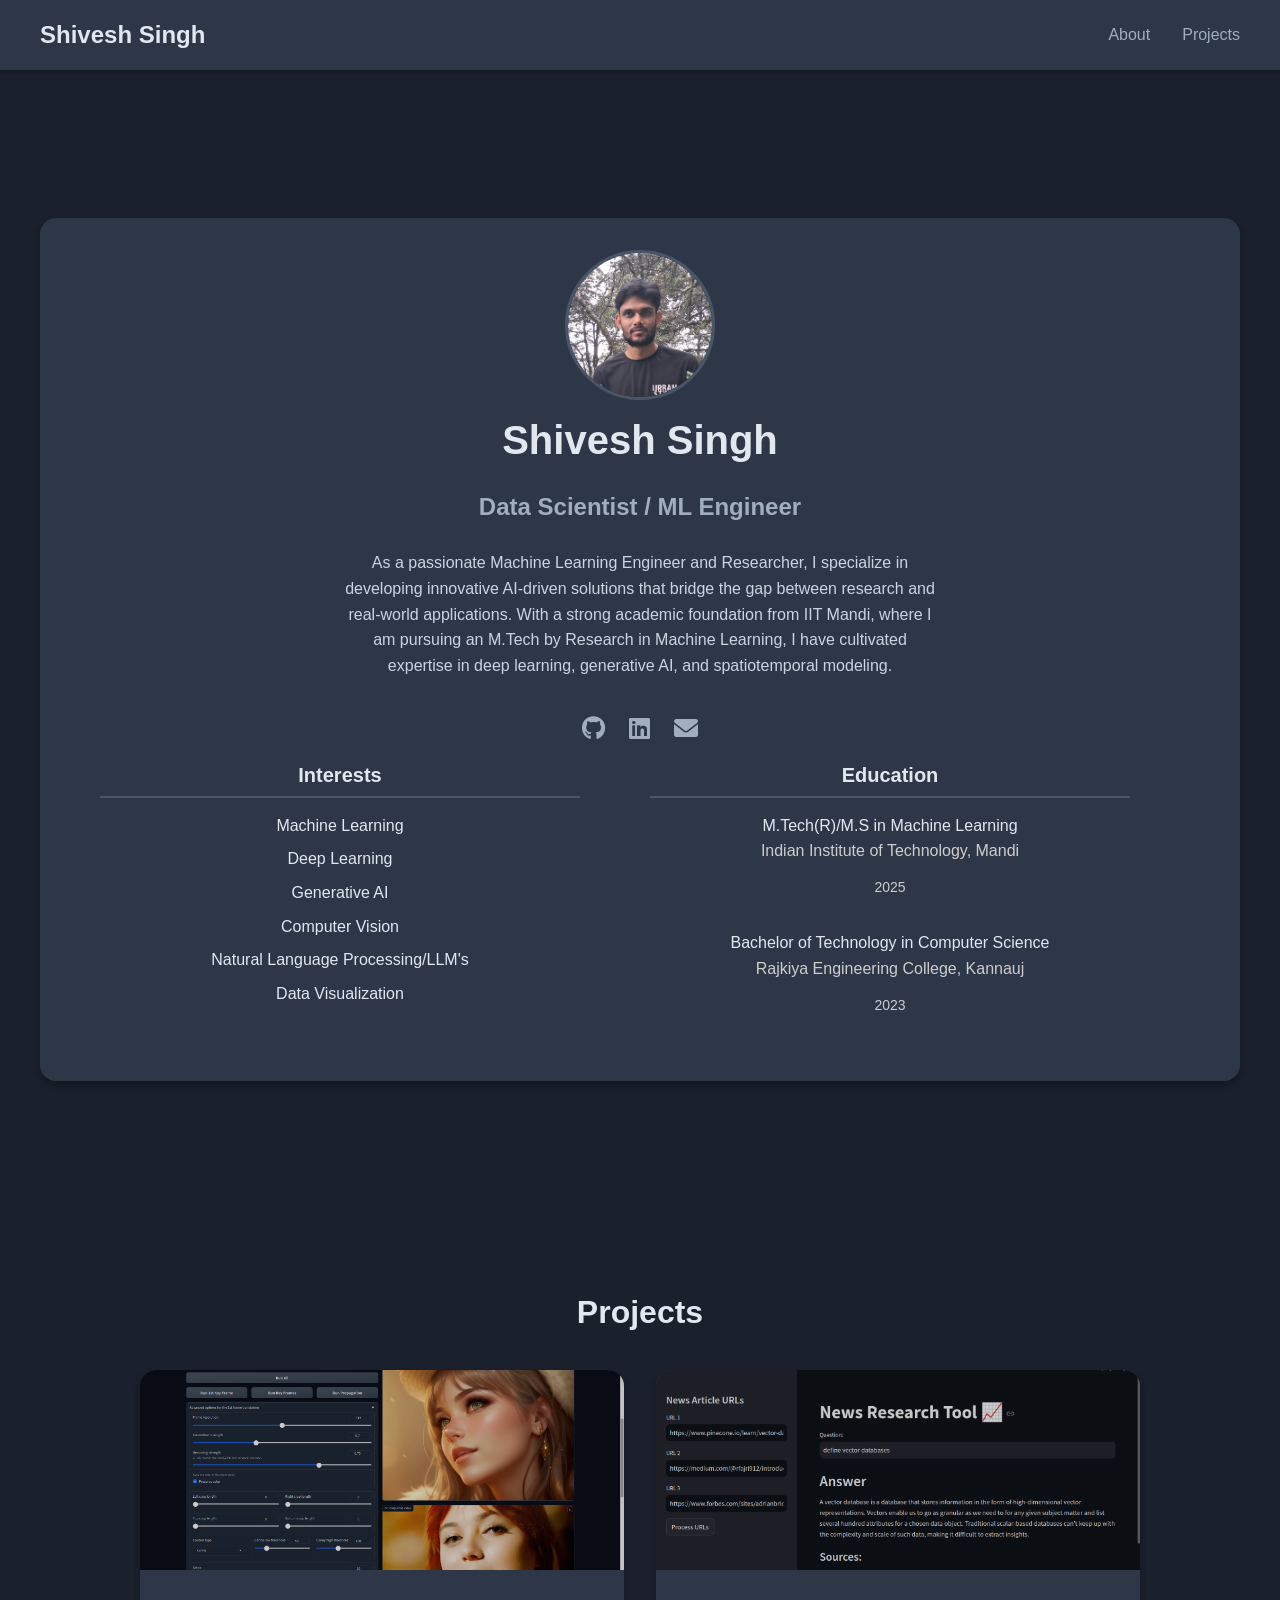
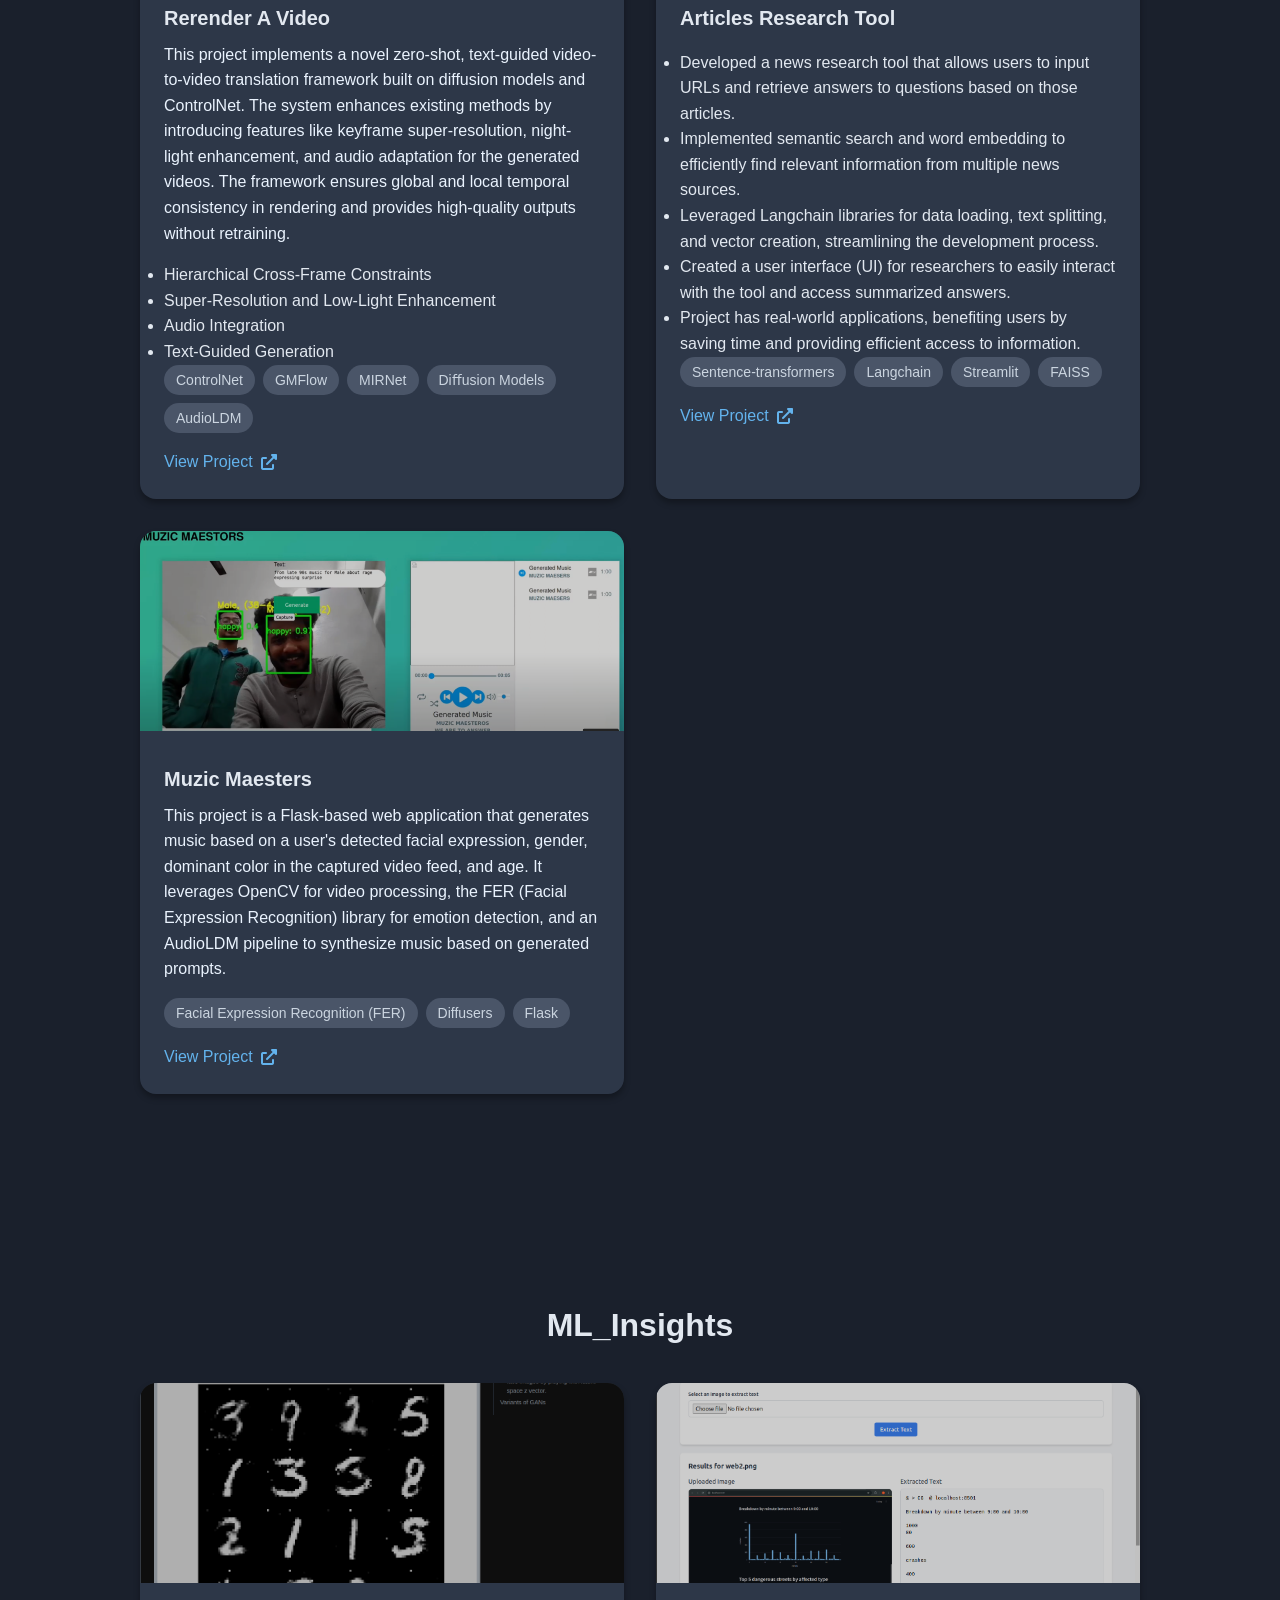
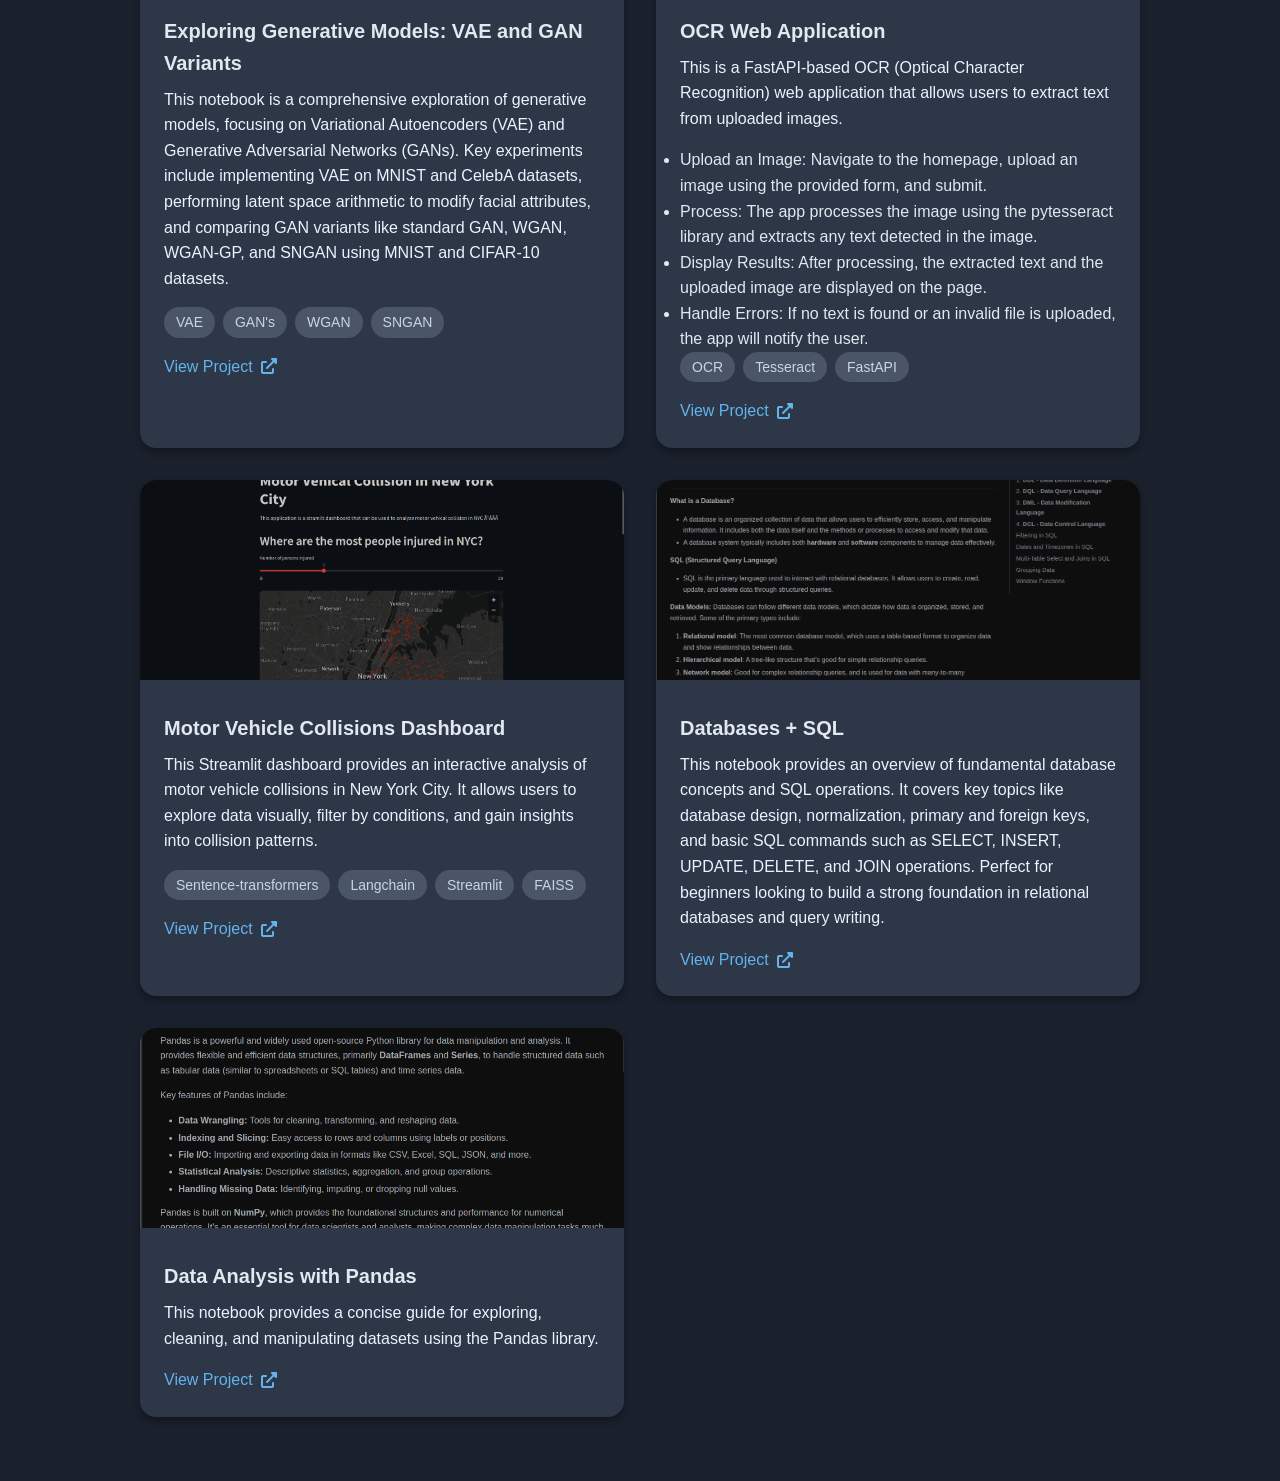
==== index.html @ 47f2ef88 "added pandas book" ====
<!DOCTYPE html>
<html lang="en">
<head>
    <meta charset="UTF-8">
    <meta name="viewport" content="width=device-width, initial-scale=1.0">
    <title>Portfolio</title>
    <link href="https://cdnjs.cloudflare.com/ajax/libs/font-awesome/6.0.0/css/all.min.css" rel="stylesheet">
    <style>
        /* Reset and base styles */
        * {
            margin: 0;
            padding: 0;
            box-sizing: border-box;
        }

        body {
            font-family: -apple-system, BlinkMacSystemFont, 'Segoe UI', Roboto, Oxygen, Ubuntu, Cantarell, sans-serif;
            line-height: 1.6;
            background-color: #1a202c; /* Dark background */
            color: #e2e8f0; /* Light text */
        }

        /* Navigation */
        nav {
            background: #2d3748; /* Slightly lighter than body */
            box-shadow: 0 2px 4px rgba(0,0,0,0.3);
            padding: 1rem 2rem;
            position: sticky;
            top: 0;
            z-index: 100;
        }

        .nav-container {
            max-width: 1200px;
            margin: 0 auto;
            display: flex;
            justify-content: space-between;
            align-items: center;
        }

        .logo {
            font-size: 1.5rem;
            font-weight: bold;
            color: #e2e8f0;
            text-decoration: none;
        }

        .nav-links {
            display: flex;
            gap: 2rem;
        }

        .nav-links a {
            text-decoration: none;
            color: #a0aec0; /* Softer text color */
            font-weight: 500;
            transition: color 0.3s ease;
        }

        .nav-links a:hover {
            color: #e2e8f0;
        }

        /* Hero Section */
        .hero {
            max-width: 1200px;
            margin: 4rem auto;
            padding: 2rem;
            background: #2d3748; /* Matches nav background */
            border-radius: 1rem;
            box-shadow: 0 4px 6px rgba(0,0,0,0.3);
            text-align: center;
        }

        .hero h1 {
            font-size: 2.5rem;
            margin-bottom: 1rem;
            color: #e2e8f0;
        }

        .hero h2 {
            font-size: 1.5rem;
            color: #a0aec0;
            margin-bottom: 1.5rem;
        }

        .hero p {
            color: #cbd5e0;
            max-width: 600px;
            margin: 0 auto 2rem;
        }

        .social-links {
            display: flex;
            justify-content: center;
            gap: 1.5rem;
        }

        .social-links a {
            color: #a0aec0;
            font-size: 1.5rem;
            transition: color 0.3s ease, transform 0.3s ease;
        }

        .social-links a:hover {
            color: #e2e8f0;
            transform: translateY(-2px);
        }

        /* Create two equal columns that floats next to each other */
        .column {
            float: left;
            width: 50%;
            padding: 10px;
            height: 300px; /* Should be removed. Only for demonstration */
        }

        /* Clear floats after the columns */
        .row:after {
            content: "";
            display: table;
            clear: both;
        }
        /* Projects Section */
        .projects {
            max-width: 1200px;
            margin: 4rem auto;
            padding: 0 2rem;
        }

        .projects-grid {
            display: grid;
            grid-template-columns: repeat(2, 1fr); /* Changed from auto-fit to fixed 2 columns */
            gap: 2rem;
            max-width: 1000px; /* Optional: potentially limit width for better centering */
            margin: 0 auto; /* Optional: center the grid if you want */
        }

        .project-card {
            background: #2d3748;
            border-radius: 1rem;
            overflow: hidden;
            box-shadow: 0 4px 6px rgba(0,0,0,0.3);
            transition: transform 0.3s ease;
        }

        .project-card:hover {
            transform: translateY(-5px);
        }

        .project-image {
            width: 100%;
            height: 200px;
            object-fit: cover;
            filter: brightness(0.8); /* Slightly darken images */
        }

        .project-content {
            padding: 1.5rem;
        }

        .project-title {
            font-size: 1.25rem;
            font-weight: bold;
            color: #e2e8f0;
            margin-bottom: 0.5rem;
        }

        .project-description {
            color: #eaf3fe;
            margin-bottom: 1rem;
        }

        .tech-stack {
            display: flex;
            flex-wrap: wrap;
            gap: 0.5rem;
            margin-bottom: 1rem;
        }

        .tech-tag {
            background: #4a5568; /* Darker tag background */
            color: #cbd5e0;
            padding: 0.25rem 0.75rem;
            border-radius: 1rem;
            font-size: 0.875rem;
        }

        .project-link {
            display: inline-flex;
            align-items: center;
            color: #63b3ed; /* Softer link color */
            text-decoration: none;
            font-weight: 500;
        }

        .project-link:hover {
            text-decoration: underline;
            color: #4299e1;
        }

        /* Mobile Responsive */
        @media (max-width: 768px) {
            .nav-links {
                display: none;
            }

            .hero h1 {
                font-size: 2rem;
            }

            .hero h2 {
                font-size: 1.25rem;
            }

            .projects-grid {
                grid-template-columns: 1fr;
            }
        }
    </style>
</head>
<body>
    <nav>
        <div class="nav-container">
            <a href="#" class="logo">Shivesh Singh</a>
            <div class="nav-links">
                <a href="#about-offset">About</a>
                <a href="#projects-offset">Projects</a>
            </div>
        </div>
    </nav>

    <div id="about-offset" style="height: 80px; margin-top: 4px;"></div>
    <section id="about" class="hero">
        <img src="profile.png" alt="Profile Picture" style="width: 150px; height: 150px; border-radius: 50%; border: 3px solid #4a5568;">
        <h1>Shivesh Singh</h1>
        <h2>Data Scientist / ML Engineer</h2>
        <p>
            As a passionate Machine Learning Engineer and Researcher, I specialize in developing innovative AI-driven solutions that bridge the gap between research and real-world applications. With a strong academic foundation from IIT Mandi, where I am pursuing an M.Tech by Research in Machine Learning, I have cultivated expertise in deep learning, generative AI, and spatiotemporal modeling.
        </p>
        <div class="social-links">
            <a href="https://github.com/shivesh235" target="_blank">
                <i class="fab fa-github"></i>
            </a>
            <a href="https://www.linkedin.com/in/shivesh235" target="_blank">
                <i class="fab fa-linkedin"></i>
            </a>
            <a href="mailto:shivesh235@gmail.com">
                <i class="fas fa-envelope"></i>
            </a>
        </div>

        <div class="row" style="display: flex; justify-content: center; gap: 50px; margin: 0 auto; width: 100%;">
            <!-- First Block -->
            <div class="column" style="width: 500px; max-height: 700px; overflow-y: auto; text-align: center;">
                <h3 style="font-size: 20px; font-weight: 600; margin-bottom: 15px; border-bottom: 2px solid #4a5568; padding-bottom: 5px;">Interests</h3>
                <ul style="list-style-type: none; padding-left: 0; text-align: center;">
                    <li style="margin-bottom: 8px; text-align: center;">Machine Learning</li>
                    <li style="margin-bottom: 8px; text-align: center;">Deep Learning</li>
                    <li style="margin-bottom: 8px; text-align: center;">Generative AI</li>
                    <li style="margin-bottom: 8px; text-align: center;">Computer Vision</li>
                    <li style="margin-bottom: 8px; text-align: center;">Natural Language Processing/LLM's</li>
                    <li style="margin-bottom: 8px; text-align: center;">Data Visualization</li>
                </ul>
            </div>
        
            <!-- Second Block -->
            <div class="column" style="width: 500px; text-align: center;">
                <h3 style="font-size: 20px; font-weight: 600; margin-bottom: 15px; border-bottom: 2px solid #4a5568; padding-bottom: 5px;">Education</h3>
                <div>
                    <h4 style="font-weight: 500; font-size: 16px;">M.Tech(R)/M.S in Machine Learning</h4>
                    <p style="color: #cdcdcd; margin-bottom: 12px;">Indian Institute of Technology, Mandi</p>
                    <p style="font-size: 14px; color: #cdcdcd;">2025</p>
                </div>
                <div>
                    <h4 style="font-weight: 500; font-size: 16px;">Bachelor of Technology in Computer Science</h4>
                    <p style="color: #cdcdcd; margin-bottom: 12px;">Rajkiya Engineering College, Kannauj</p>
                    <p style="font-size: 14px; color: #cdcdcd;">2023</p>
                </div>
            </div>
        </div>
        

    </section>
    

    <div id="projects-offset" style="height: 80px; margin-top: -2px;"></div>
    <section id="projects" class="projects">
        <h2 style="color: #e2e8f0; text-align: center; margin-bottom: 2rem; font-size: 2rem;">Projects</h2>
        <div class="projects-grid">
        
            <div class="project-card">
                <img src="./img/rerender.png" alt="Rerender A Video" class="project-image">
                <div class="project-content">
                    <h3 class="project-title">Rerender A Video</h3>
                    <p class="project-description">
                        This project implements a novel zero-shot, text-guided video-to-video translation framework built on diffusion models and ControlNet. The system enhances existing methods by introducing features like keyframe super-resolution, night-light enhancement, and audio adaptation for the generated videos. The framework ensures global and local temporal consistency in rendering and provides high-quality outputs without retraining.
                        <ul>
                            <li>Hierarchical Cross-Frame Constraints</li>
                            <li>Super-Resolution and Low-Light Enhancement</li>
                            <li>Audio Integration</li>
                            <li>Text-Guided Generation</li>
                        </ul>
                    </p>
                    <div class="tech-stack">
                        <span class="tech-tag">ControlNet</span>
                        <span class="tech-tag">GMFlow</span>
                        <span class="tech-tag">MIRNet</span>
                        <span class="tech-tag">Diﬀusion Models</span>
                        <span class="tech-tag">AudioLDM</span>
                    </div>
                    <a href="https://github.com/shivesh235/Rerender_v2v" class="project-link" target="_blank">
                        View Project <i class="fas fa-external-link-alt" style="margin-left: 0.5rem;"></i>
                    </a>
                </div>
            </div>

            
            <div class="project-card">
                <img src="./img/bot1.png" alt="Articles Research Tool" class="project-image">
                <div class="project-content">
                    <h3 class="project-title">Articles Research Tool</h3>
                    <p class="project-description">
                        <ul>
                            <li>Developed a news research tool that allows users to input URLs and retrieve answers to questions based on those articles.</li>
                            <li>Implemented semantic search and word embedding to efficiently find relevant information from multiple news sources.</li>
                            <li>Leveraged Langchain libraries for data loading, text splitting, and vector creation, streamlining the development process.</li>
                            <li>Created a user interface (UI) for researchers to easily interact with the tool and access summarized answers.</li>
                            <li>Project has real-world applications, benefiting users by saving time and providing efficient access to information.</li>
                          </ul>
                    </p>
                    <div class="tech-stack">
                        <span class="tech-tag">Sentence-transformers</span>
                        <span class="tech-tag">Langchain</span>
                        <span class="tech-tag">Streamlit</span>
                        <span class="tech-tag">FAISS</span>
                    </div>
                    <a href="https://github.com/shivesh235/articals_bot" class="project-link" target="_blank">
                        View Project <i class="fas fa-external-link-alt" style="margin-left: 0.5rem;"></i>
                    </a>
                </div>
            </div>

            <!-- #### -->

            <div class="project-card">
                <img src="./img/music_maesters.png" alt="Muzic Maesters" class="project-image">
                <div class="project-content">
                    <h3 class="project-title">Muzic Maesters</h3>
                    <p class="project-description">
                        This project is a Flask-based web application that generates music based on a user's detected facial expression, gender, dominant color in the captured video feed, and age. It leverages OpenCV for video processing, the FER (Facial Expression Recognition) library for emotion detection, and an AudioLDM pipeline to synthesize music based on generated prompts.
                    </p>
                    <div class="tech-stack">
                        <span class="tech-tag">Facial Expression Recognition (FER)</span>
                        <span class="tech-tag">Diffusers</span>
                        <span class="tech-tag">Flask</span>
                    </div>
                    <a href="https://github.com/shivesh235/sound_scene_synthesis/tree/master/Web-UI/frosthack_muzic-main" class="project-link" target="_blank">
                        View Project <i class="fas fa-external-link-alt" style="margin-left: 0.5rem;"></i>
                    </a>
                </div>
            </div>



        
        </div>
    </section>

 
    <div id="offset" style="height: 80px; margin-top: -2px;"></div>
    <section id="projects" class="projects">
        <h2 style="color: #e2e8f0; text-align: center; margin-bottom: 2rem; font-size: 2rem;">ML_Insights</h2>
        <div class="projects-grid">
        

            <div class="project-card">
                <img src="./img/gans.png" alt="Exploring Generative Models: VAE and GAN Variants" class="project-image">
                <div class="project-content">
                    <h3 class="project-title">Exploring Generative Models: VAE and GAN Variants</h3>
                    <p class="project-description">
                        This notebook is a comprehensive exploration of generative models, focusing on Variational Autoencoders (VAE) and Generative Adversarial Networks (GANs). Key experiments include implementing VAE on MNIST and CelebA datasets, performing latent space arithmetic to modify facial attributes, and comparing GAN variants like standard GAN, WGAN, WGAN-GP, and SNGAN using MNIST and CIFAR-10 datasets.
                    </p>
                    <div class="tech-stack">
                        <span class="tech-tag">VAE</span>
                        <span class="tech-tag">GAN's</span>
                        <span class="tech-tag">WGAN</span>
                        <span class="tech-tag">SNGAN</span>
                    </div>
                    <a href="https://shivesh235.github.io/jbbook/genai/Generation_using_VAE%27s_and_GAN%27s.html" class="project-link" target="_blank">
                        View Project <i class="fas fa-external-link-alt" style="margin-left: 0.5rem;"></i>
                    </a>
                </div>
            </div>

            <!-- ##### -->

            <div class="project-card">
                <img src="./img/ocr.png" alt="OCR Web Application" class="project-image">
                <div class="project-content">
                    <h3 class="project-title">OCR Web Application</h3>
                    <p class="project-description">
                        This is a FastAPI-based OCR (Optical Character Recognition) web application that allows users to extract text from uploaded images.
                        <ul>
                        <li> Upload an Image: Navigate to the homepage, upload an image using the provided form, and submit.</li>

                        <li> Process: The app processes the image using the pytesseract library and extracts any text detected in the image.</li> 

                        <li> Display Results: After processing, the extracted text and the uploaded image are displayed on the page.</li> 

                        <li> Handle Errors: If no text is found or an invalid file is uploaded, the app will notify the user.</li> 
                        </ul>
                    </p>
                    <div class="tech-stack">
                        <span class="tech-tag">OCR</span>
                        <span class="tech-tag">Tesseract</span>
                        <span class="tech-tag">FastAPI</span>
                    </div>
                    <a href="https://github.com/shivesh235/fastapi-ocr" class="project-link" target="_blank">
                        View Project <i class="fas fa-external-link-alt" style="margin-left: 0.5rem;"></i>
                    </a>
                </div>
            </div>

            <!-- #### -->

            <div class="project-card">
                <img src="./img/dashboard.png" alt="Motor Vehicle Collisions Dashboard" class="project-image">
                <div class="project-content">
                    <h3 class="project-title">Motor Vehicle Collisions Dashboard</h3>
                    <p class="project-description">
                        This Streamlit dashboard provides an interactive analysis of motor vehicle collisions in New York City. It allows users to explore data visually, filter by conditions, and gain insights into collision patterns.
                    </p>
                    <div class="tech-stack">
                        <span class="tech-tag">Sentence-transformers</span>
                        <span class="tech-tag">Langchain</span>
                        <span class="tech-tag">Streamlit</span>
                        <span class="tech-tag">FAISS</span>
                    </div>
                    <a href="https://github.com/shivesh235/web_app_vehicle_collision" class="project-link" target="_blank">
                        View Project <i class="fas fa-external-link-alt" style="margin-left: 0.5rem;"></i>
                    </a>
                </div>
            </div>

            <!-- #### -->

            <div class="project-card">
                <img src="./img/databases.png" alt="Databases + SQL" class="project-image">
                <div class="project-content">
                    <h3 class="project-title">Databases + SQL</h3>
                    <p class="project-description">
                        This notebook provides an overview of fundamental database concepts and SQL operations. It covers key topics like database design, normalization, primary and foreign keys, and basic SQL commands such as SELECT, INSERT, UPDATE, DELETE, and JOIN operations. Perfect for beginners looking to build a strong foundation in relational databases and query writing.
                    </p>
                    
                    <a href="https://shivesh235.github.io/jbbook/Databases.html" class="project-link" target="_blank">
                        View Project <i class="fas fa-external-link-alt" style="margin-left: 0.5rem;"></i>
                    </a>
                </div>
            </div>

            <!-- #### -->
            
            <div class="project-card">
                <img src="./img/pandas.png" alt="Pandas" class="project-image">
                <div class="project-content">
                    <h3 class="project-title">Data Analysis with Pandas</h3>
                    <p class="project-description">
                        This notebook provides a concise guide for exploring, cleaning, and manipulating datasets using the Pandas library.
                    </p>
                    <a href="https://shivesh235.github.io/jbbook/Data_Analysis_with_Pandas.html" class="project-link" target="_blank">
                        View Project <i class="fas fa-external-link-alt" style="margin-left: 0.5rem;"></i>
                    </a>
                </div>
            </div>



        
        </div>
    </section>
</body>
</html>
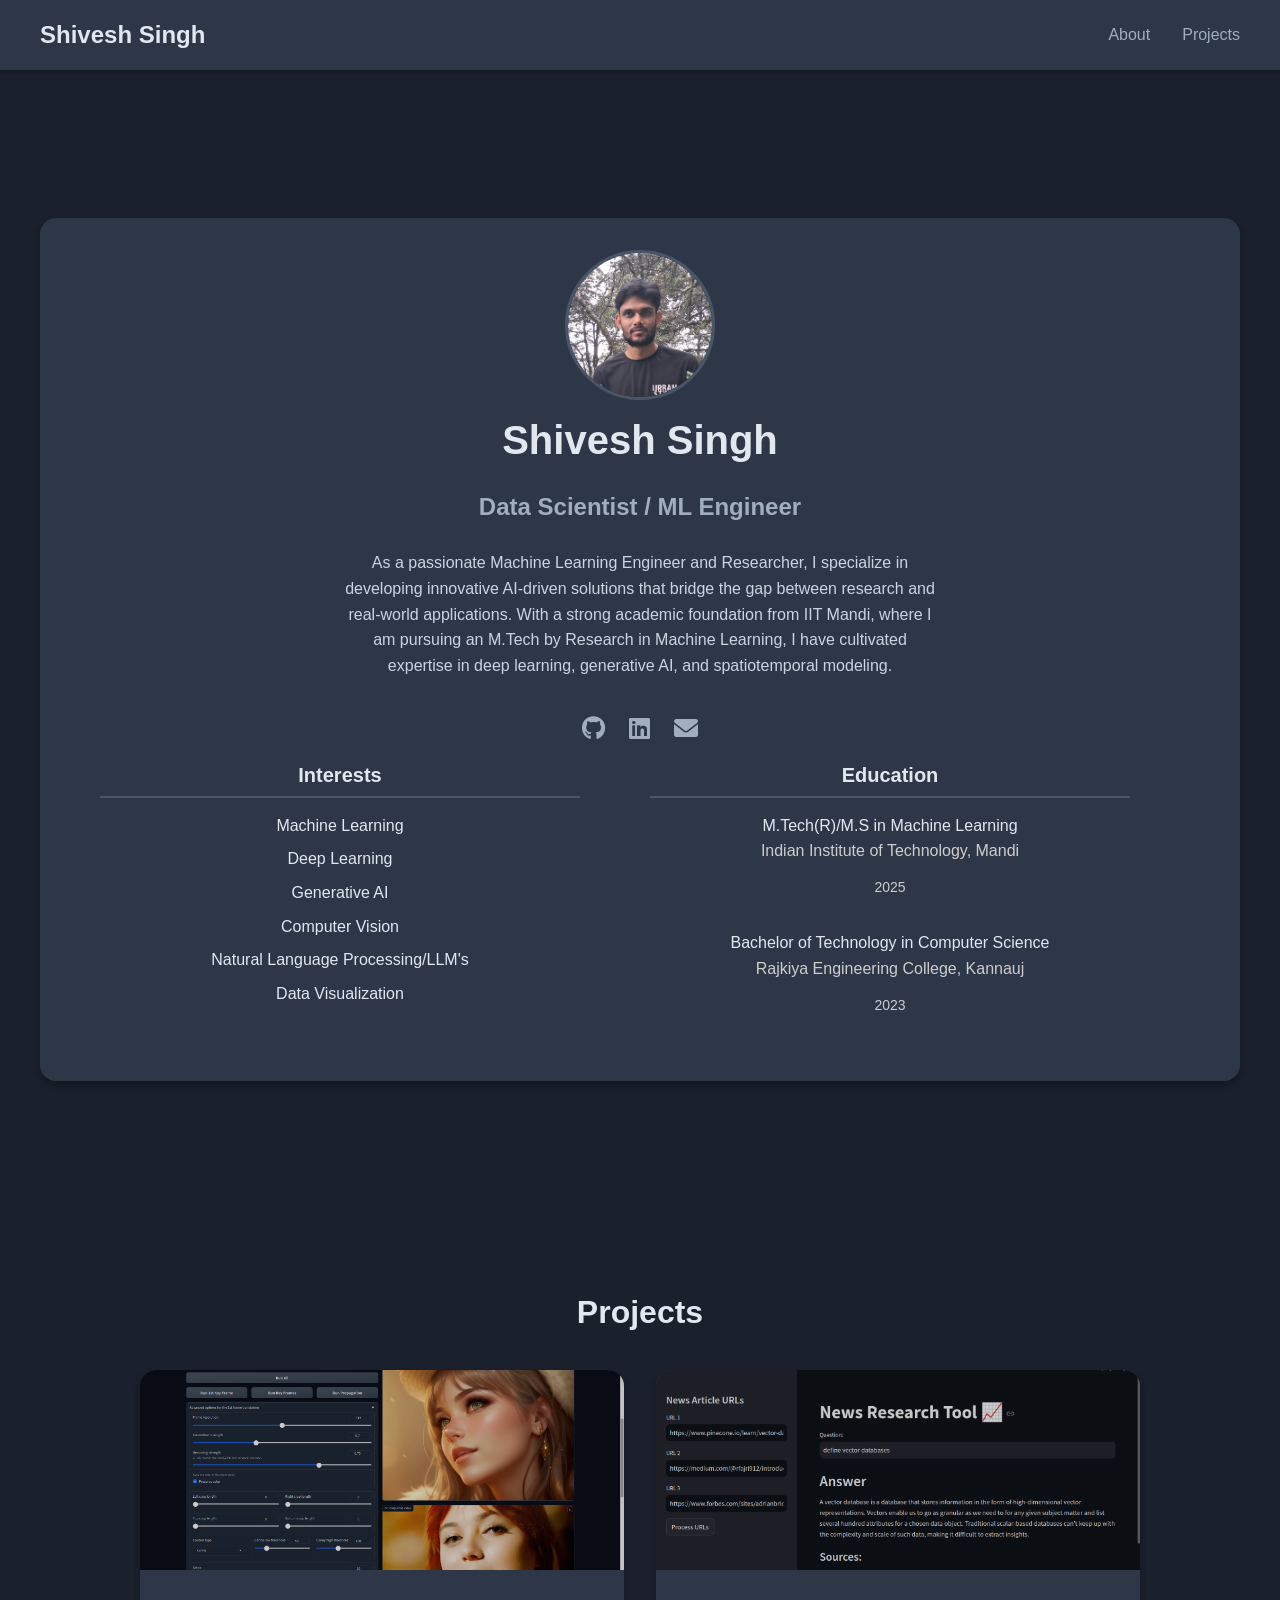
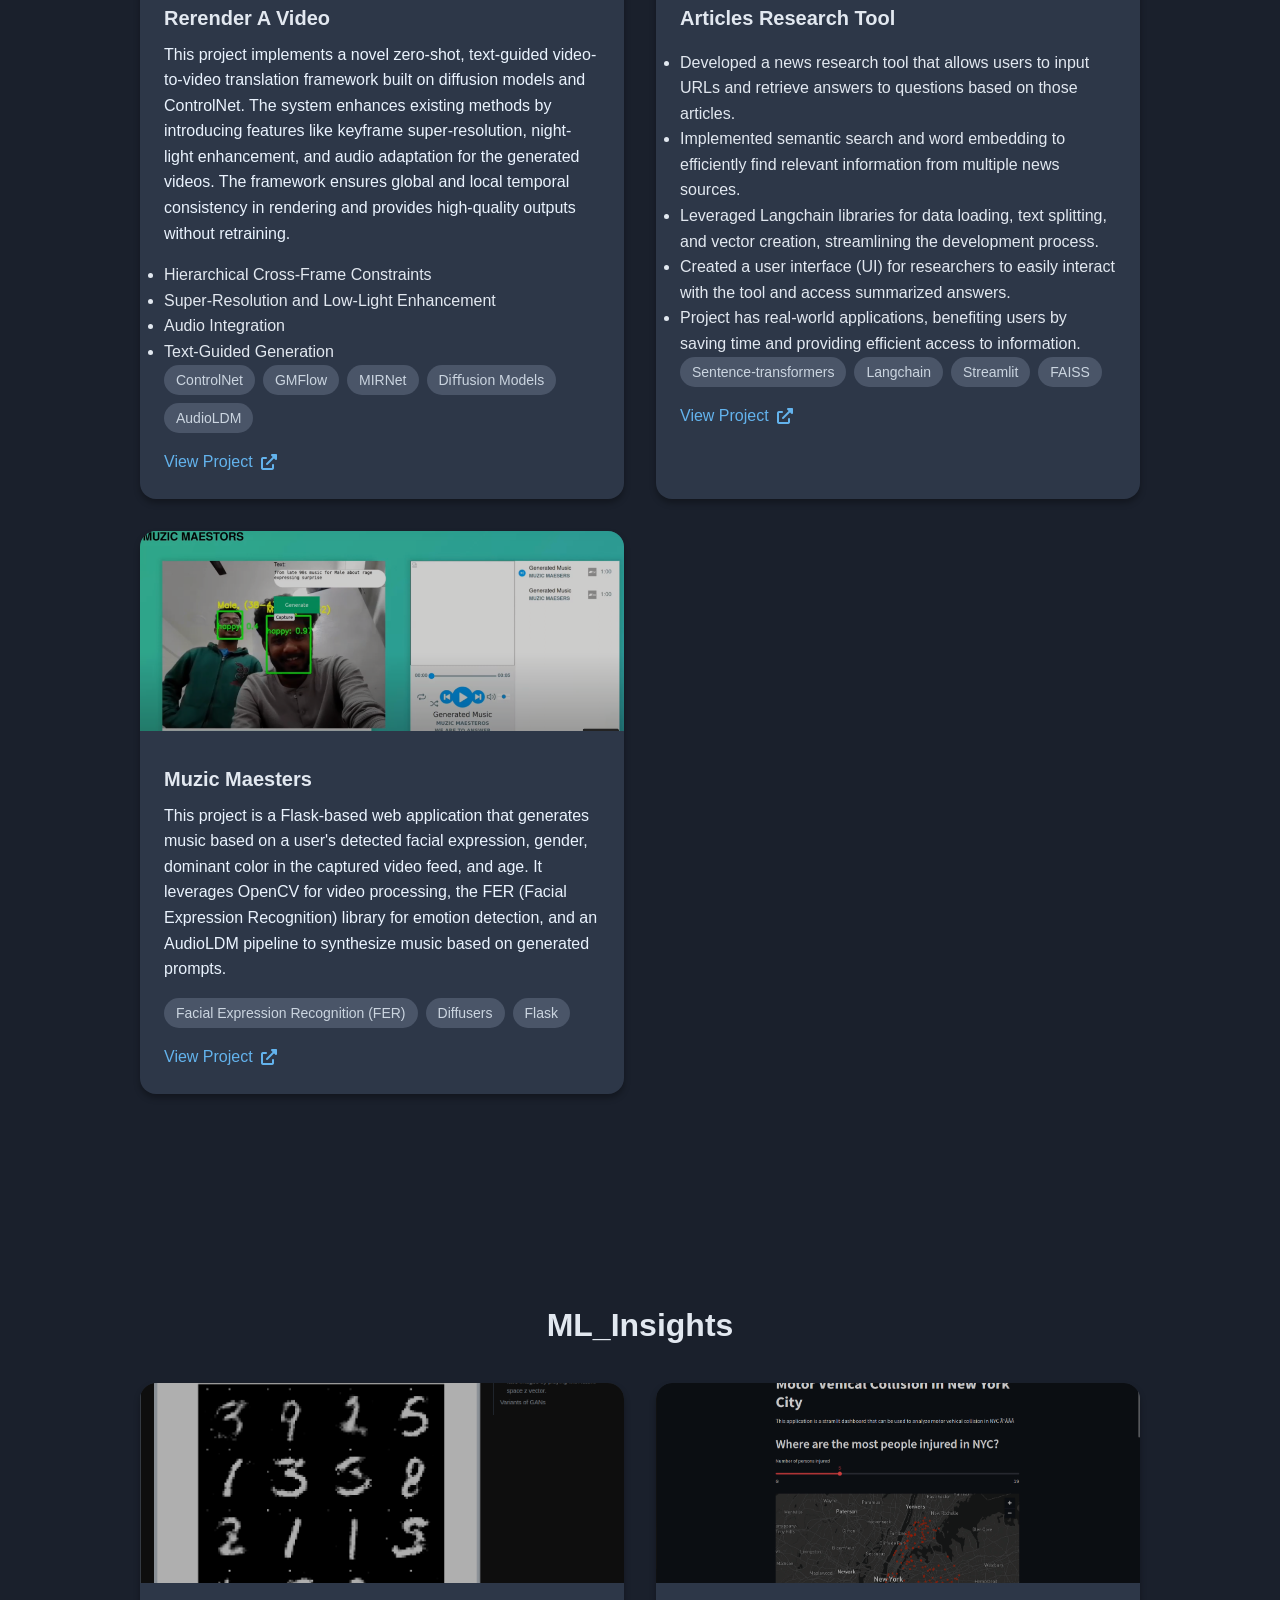
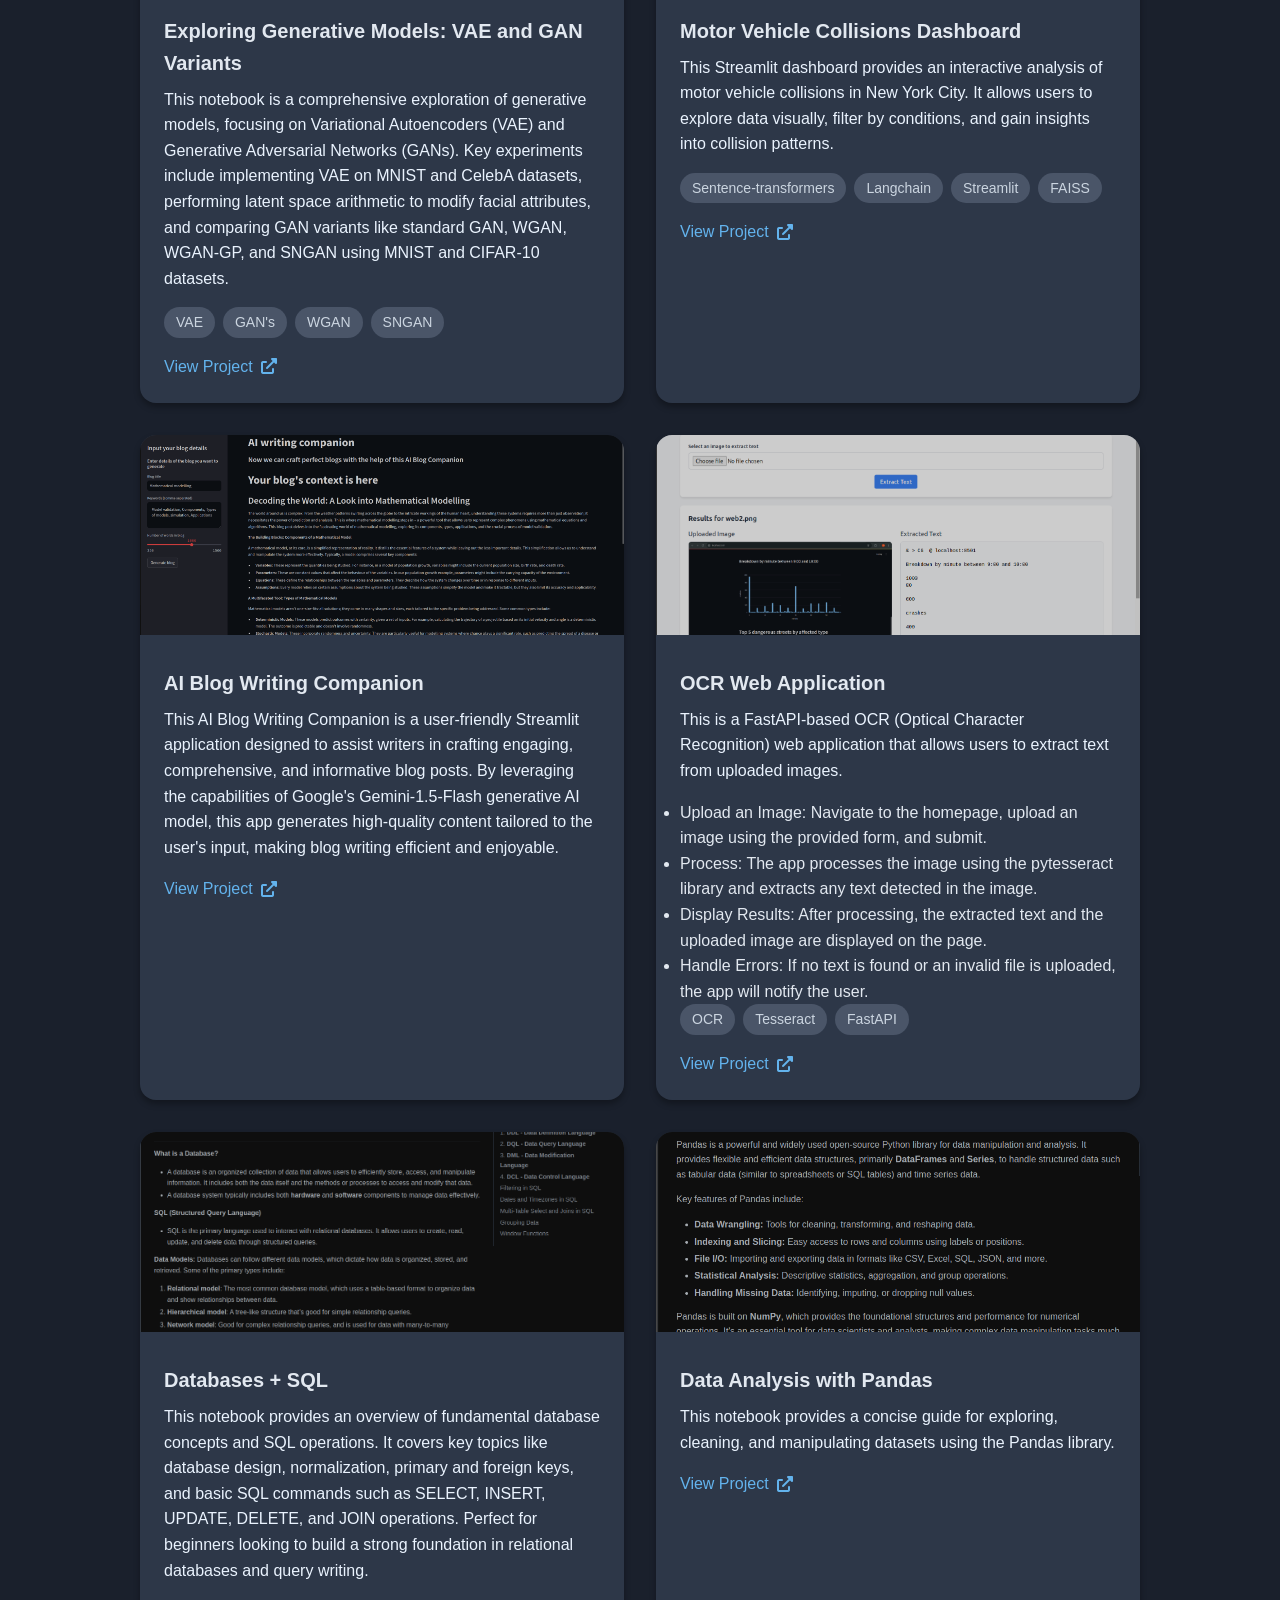
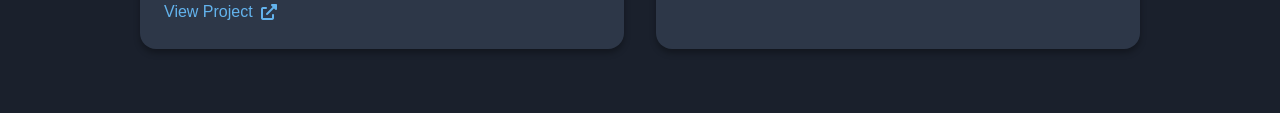
==== commit cabe3a77: "added ai blog companion prj" ====
--- a/index.html
+++ b/index.html
@@ -396,35 +396,6 @@
             <!-- ##### -->
 
             <div class="project-card">
-                <img src="./img/ocr.png" alt="OCR Web Application" class="project-image">
-                <div class="project-content">
-                    <h3 class="project-title">OCR Web Application</h3>
-                    <p class="project-description">
-                        This is a FastAPI-based OCR (Optical Character Recognition) web application that allows users to extract text from uploaded images.
-                        <ul>
-                        <li> Upload an Image: Navigate to the homepage, upload an image using the provided form, and submit.</li>
-
-                        <li> Process: The app processes the image using the pytesseract library and extracts any text detected in the image.</li> 
-
-                        <li> Display Results: After processing, the extracted text and the uploaded image are displayed on the page.</li> 
-
-                        <li> Handle Errors: If no text is found or an invalid file is uploaded, the app will notify the user.</li> 
-                        </ul>
-                    </p>
-                    <div class="tech-stack">
-                        <span class="tech-tag">OCR</span>
-                        <span class="tech-tag">Tesseract</span>
-                        <span class="tech-tag">FastAPI</span>
-                    </div>
-                    <a href="https://github.com/shivesh235/fastapi-ocr" class="project-link" target="_blank">
-                        View Project <i class="fas fa-external-link-alt" style="margin-left: 0.5rem;"></i>
-                    </a>
-                </div>
-            </div>
-
-            <!-- #### -->
-
-            <div class="project-card">
                 <img src="./img/dashboard.png" alt="Motor Vehicle Collisions Dashboard" class="project-image">
                 <div class="project-content">
                     <h3 class="project-title">Motor Vehicle Collisions Dashboard</h3>
@@ -446,6 +417,51 @@
             <!-- #### -->
 
             <div class="project-card">
+                <img src="./img/aiblog.png" alt="AI Blog Writing Companion" class="project-image">
+                <div class="project-content">
+                    <h3 class="project-title">AI Blog Writing Companion</h3>
+                    <p class="project-description">
+                        This AI Blog Writing Companion is a user-friendly Streamlit application designed to assist writers in crafting engaging, comprehensive, and informative blog posts. By leveraging the capabilities of Google's Gemini-1.5-Flash generative AI model, this app generates high-quality content tailored to the user's input, making blog writing efficient and enjoyable.
+                    </p>
+                    <a href="https://github.com/shivesh235/ai_blog_companion" class="project-link" target="_blank">
+                        View Project <i class="fas fa-external-link-alt" style="margin-left: 0.5rem;"></i>
+                    </a>
+                </div>
+            </div>
+
+            <!-- #### -->
+
+            <div class="project-card">
+                <img src="./img/ocr.png" alt="OCR Web Application" class="project-image">
+                <div class="project-content">
+                    <h3 class="project-title">OCR Web Application</h3>
+                    <p class="project-description">
+                        This is a FastAPI-based OCR (Optical Character Recognition) web application that allows users to extract text from uploaded images.
+                        <ul>
+                        <li> Upload an Image: Navigate to the homepage, upload an image using the provided form, and submit.</li>
+
+                        <li> Process: The app processes the image using the pytesseract library and extracts any text detected in the image.</li> 
+
+                        <li> Display Results: After processing, the extracted text and the uploaded image are displayed on the page.</li> 
+
+                        <li> Handle Errors: If no text is found or an invalid file is uploaded, the app will notify the user.</li> 
+                        </ul>
+                    </p>
+                    <div class="tech-stack">
+                        <span class="tech-tag">OCR</span>
+                        <span class="tech-tag">Tesseract</span>
+                        <span class="tech-tag">FastAPI</span>
+                    </div>
+                    <a href="https://github.com/shivesh235/fastapi-ocr" class="project-link" target="_blank">
+                        View Project <i class="fas fa-external-link-alt" style="margin-left: 0.5rem;"></i>
+                    </a>
+                </div>
+            </div>
+
+            <!-- #### -->
+
+
+            <div class="project-card">
                 <img src="./img/databases.png" alt="Databases + SQL" class="project-image">
                 <div class="project-content">
                     <h3 class="project-title">Databases + SQL</h3>
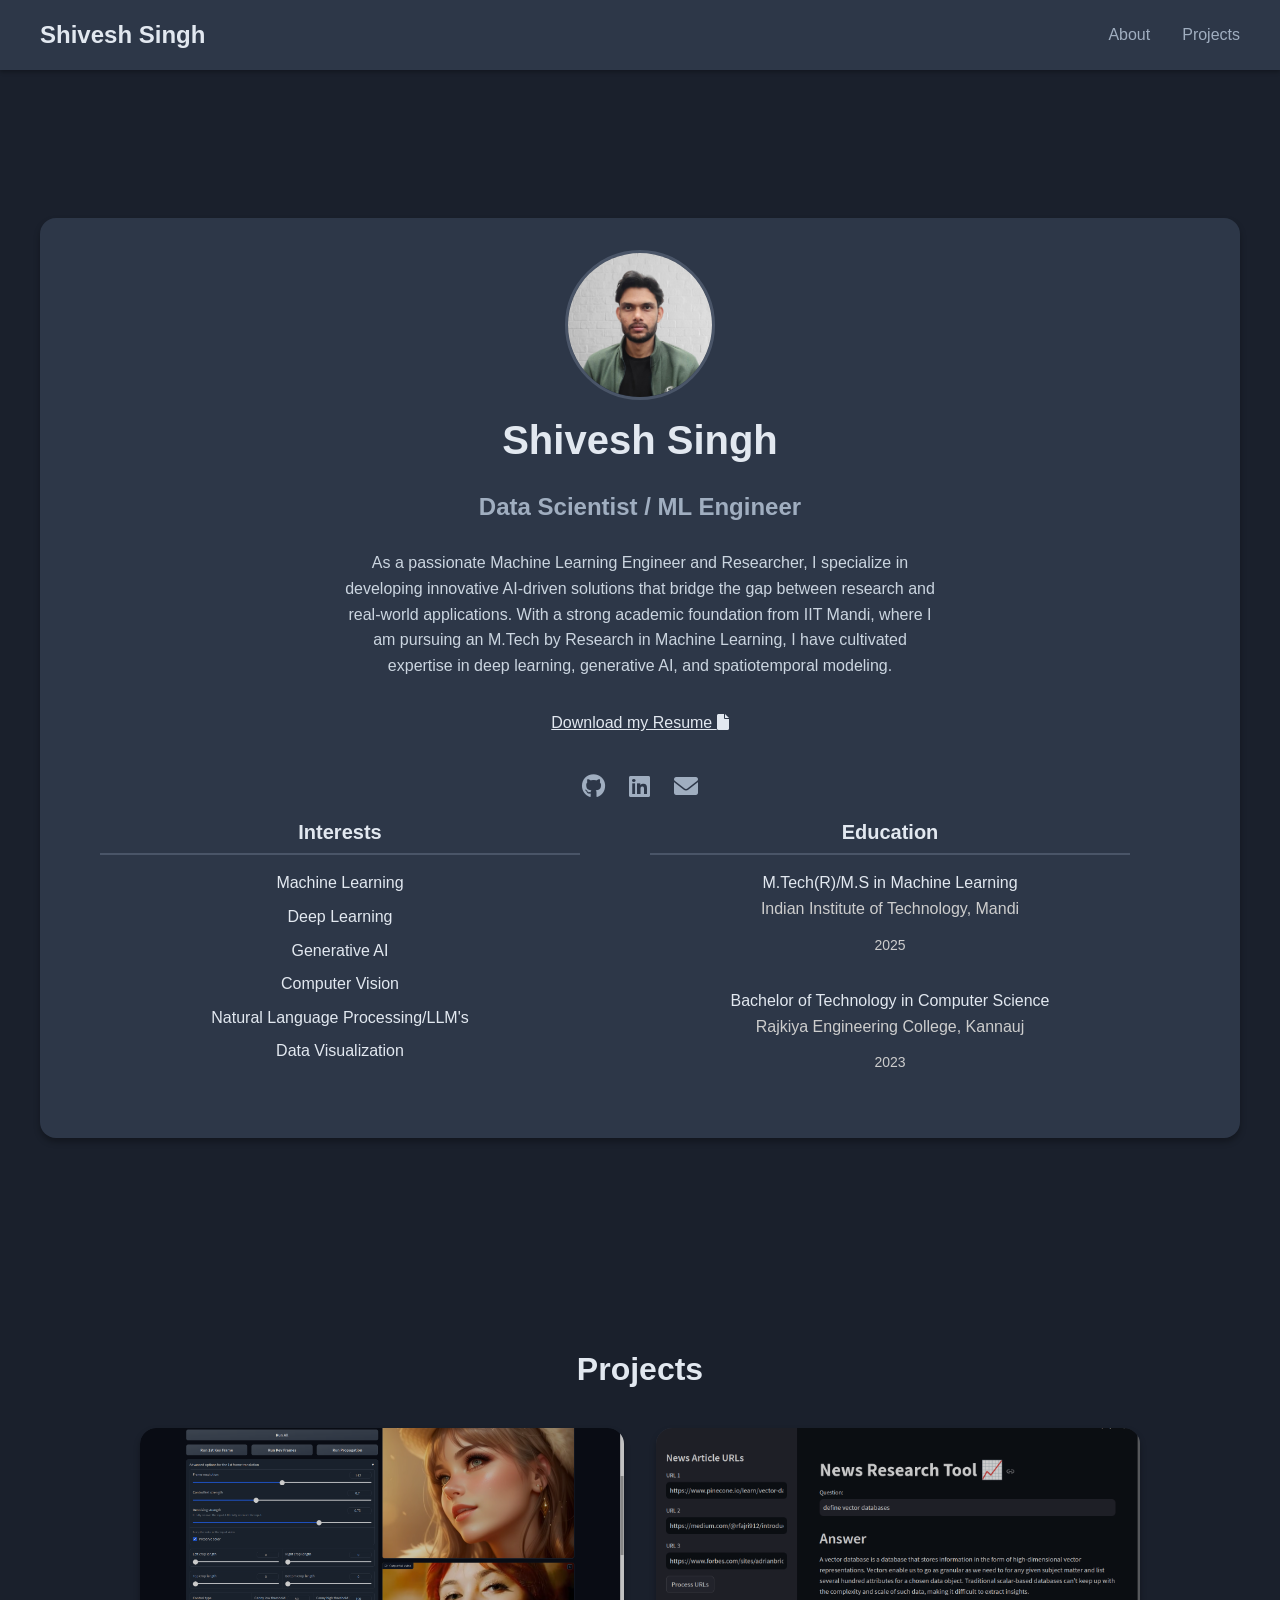
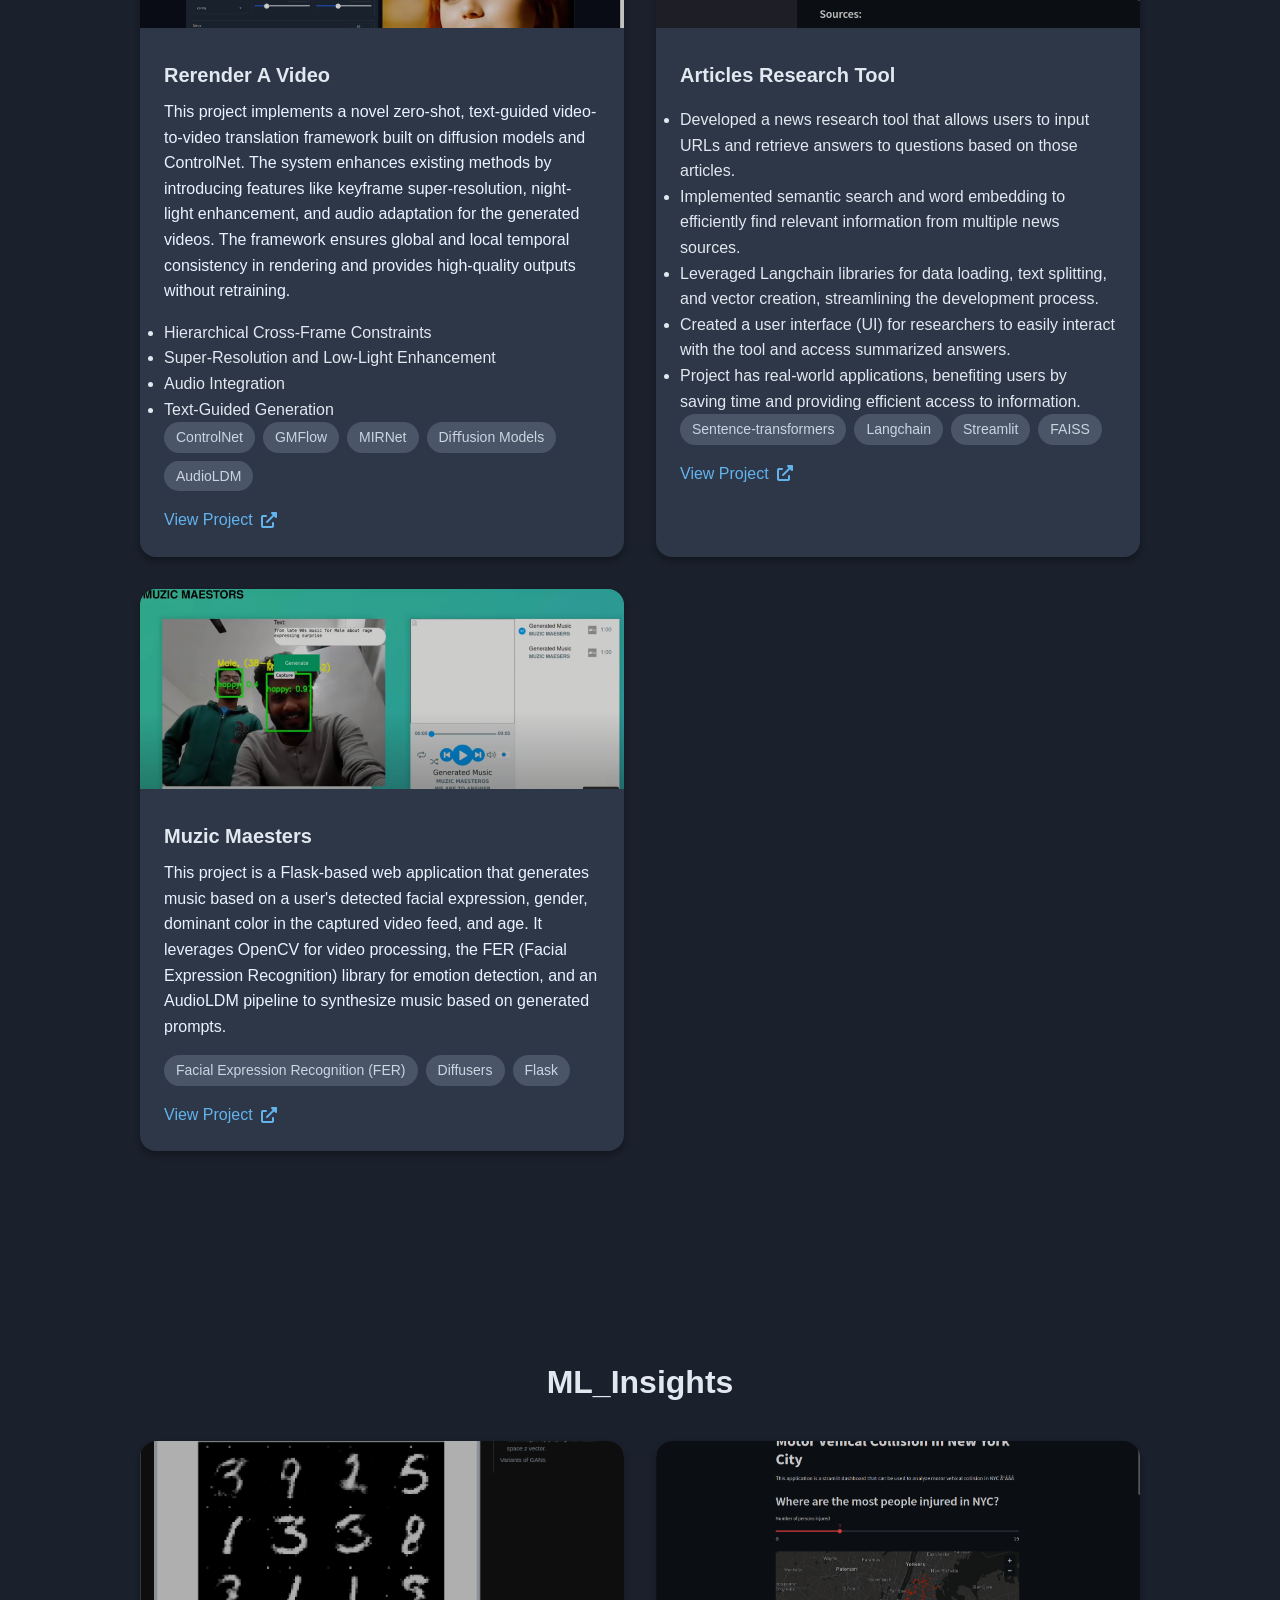
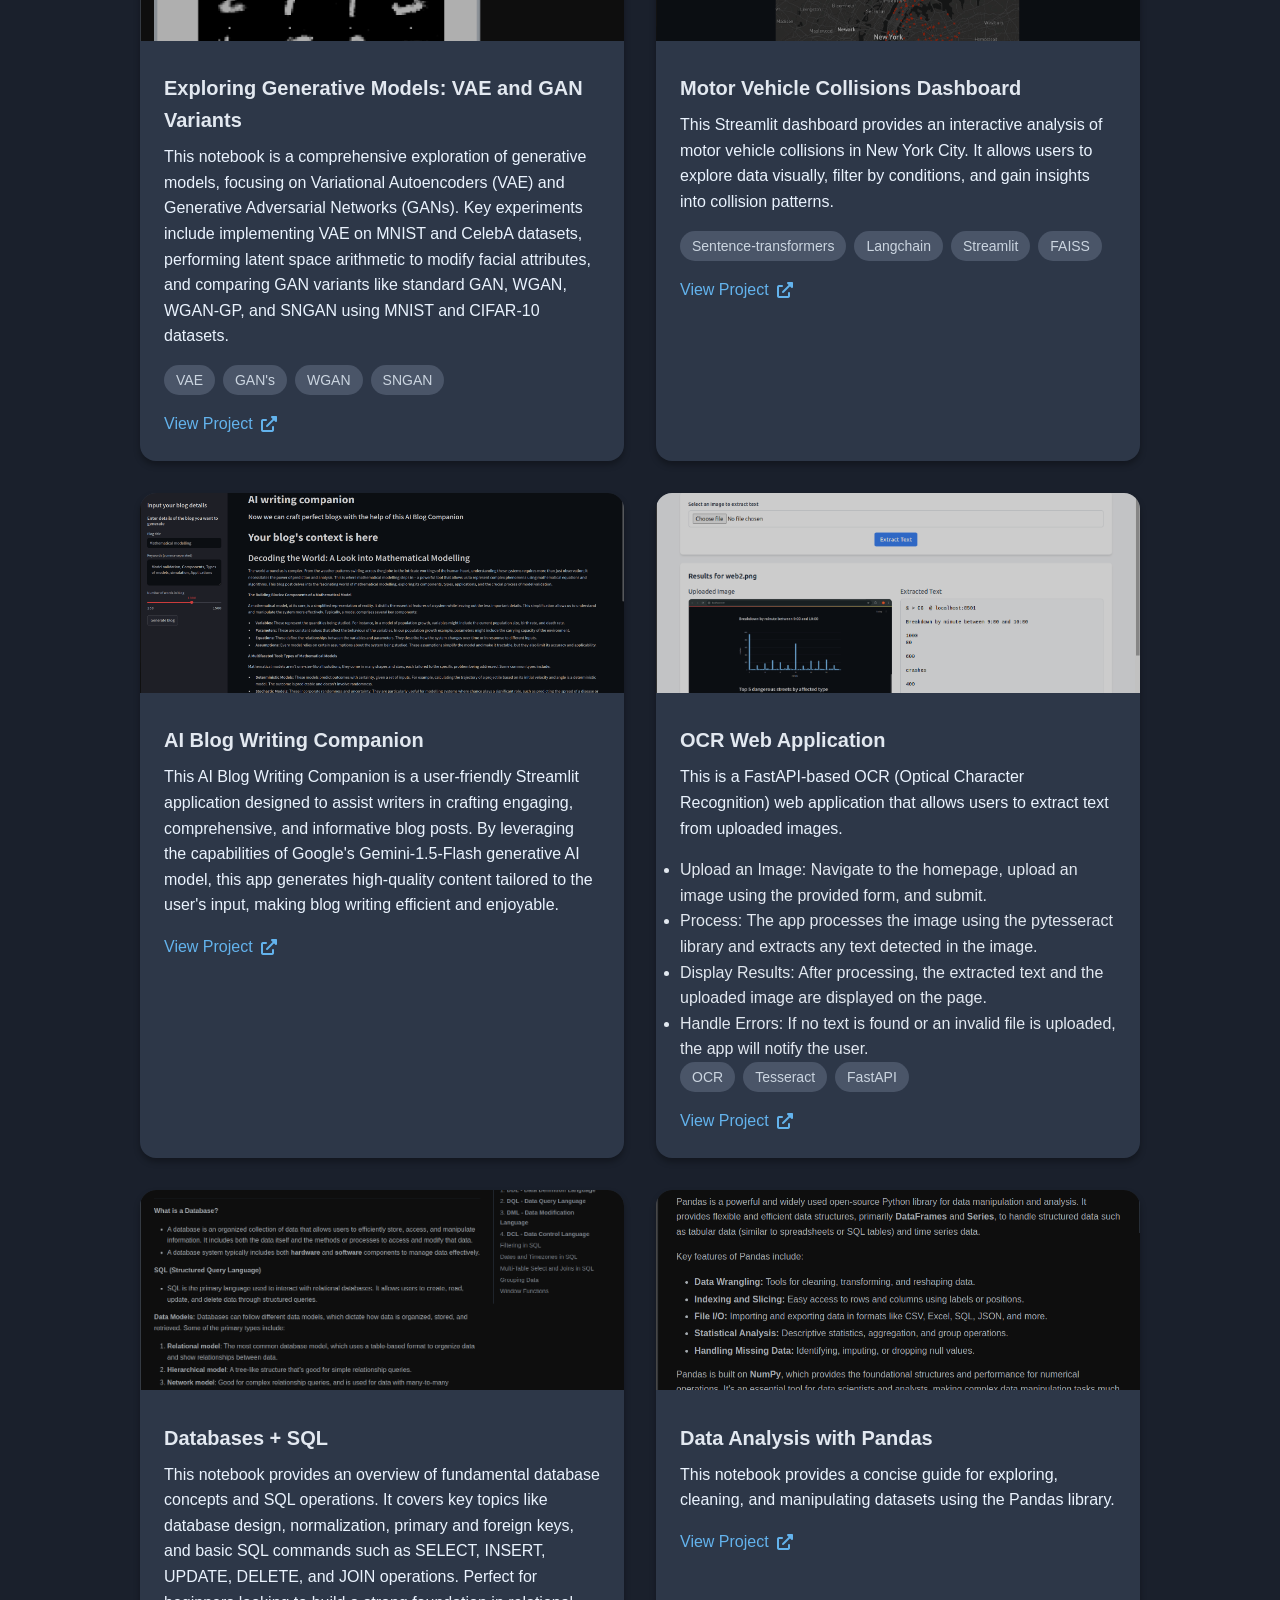
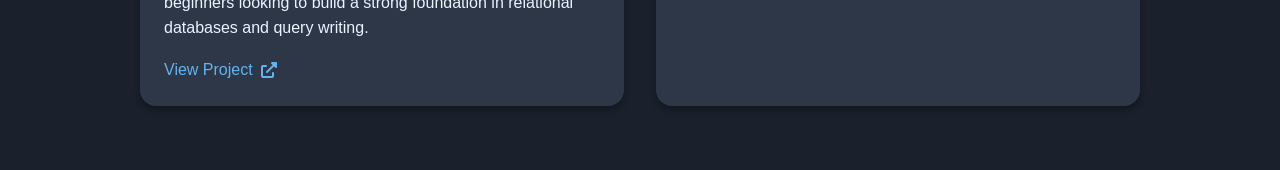
==== commit e8a50564: "updated resume" ====
--- a/index.html
+++ b/index.html
@@ -236,7 +236,8 @@
         <h1>Shivesh Singh</h1>
         <h2>Data Scientist / ML Engineer</h2>
         <p>
-            As a passionate Machine Learning Engineer and Researcher, I specialize in developing innovative AI-driven solutions that bridge the gap between research and real-world applications. With a strong academic foundation from IIT Mandi, where I am pursuing an M.Tech by Research in Machine Learning, I have cultivated expertise in deep learning, generative AI, and spatiotemporal modeling.
+            As a passionate Machine Learning Engineer and Researcher, I specialize in developing innovative AI-driven solutions that bridge the gap between research and real-world applications. With a strong academic foundation from IIT Mandi, where I am pursuing an M.Tech by Research in Machine Learning, I have cultivated expertise in deep learning, generative AI, and spatiotemporal modeling. 
+            <p> <a href="resume.pdf" download="newfilename" style="color: #e2e8f0;">Download my Resume <i class="fa-solid fa-file"></i> </a> </p>
         </p>
         <div class="social-links">
             <a href="https://github.com/shivesh235" target="_blank">
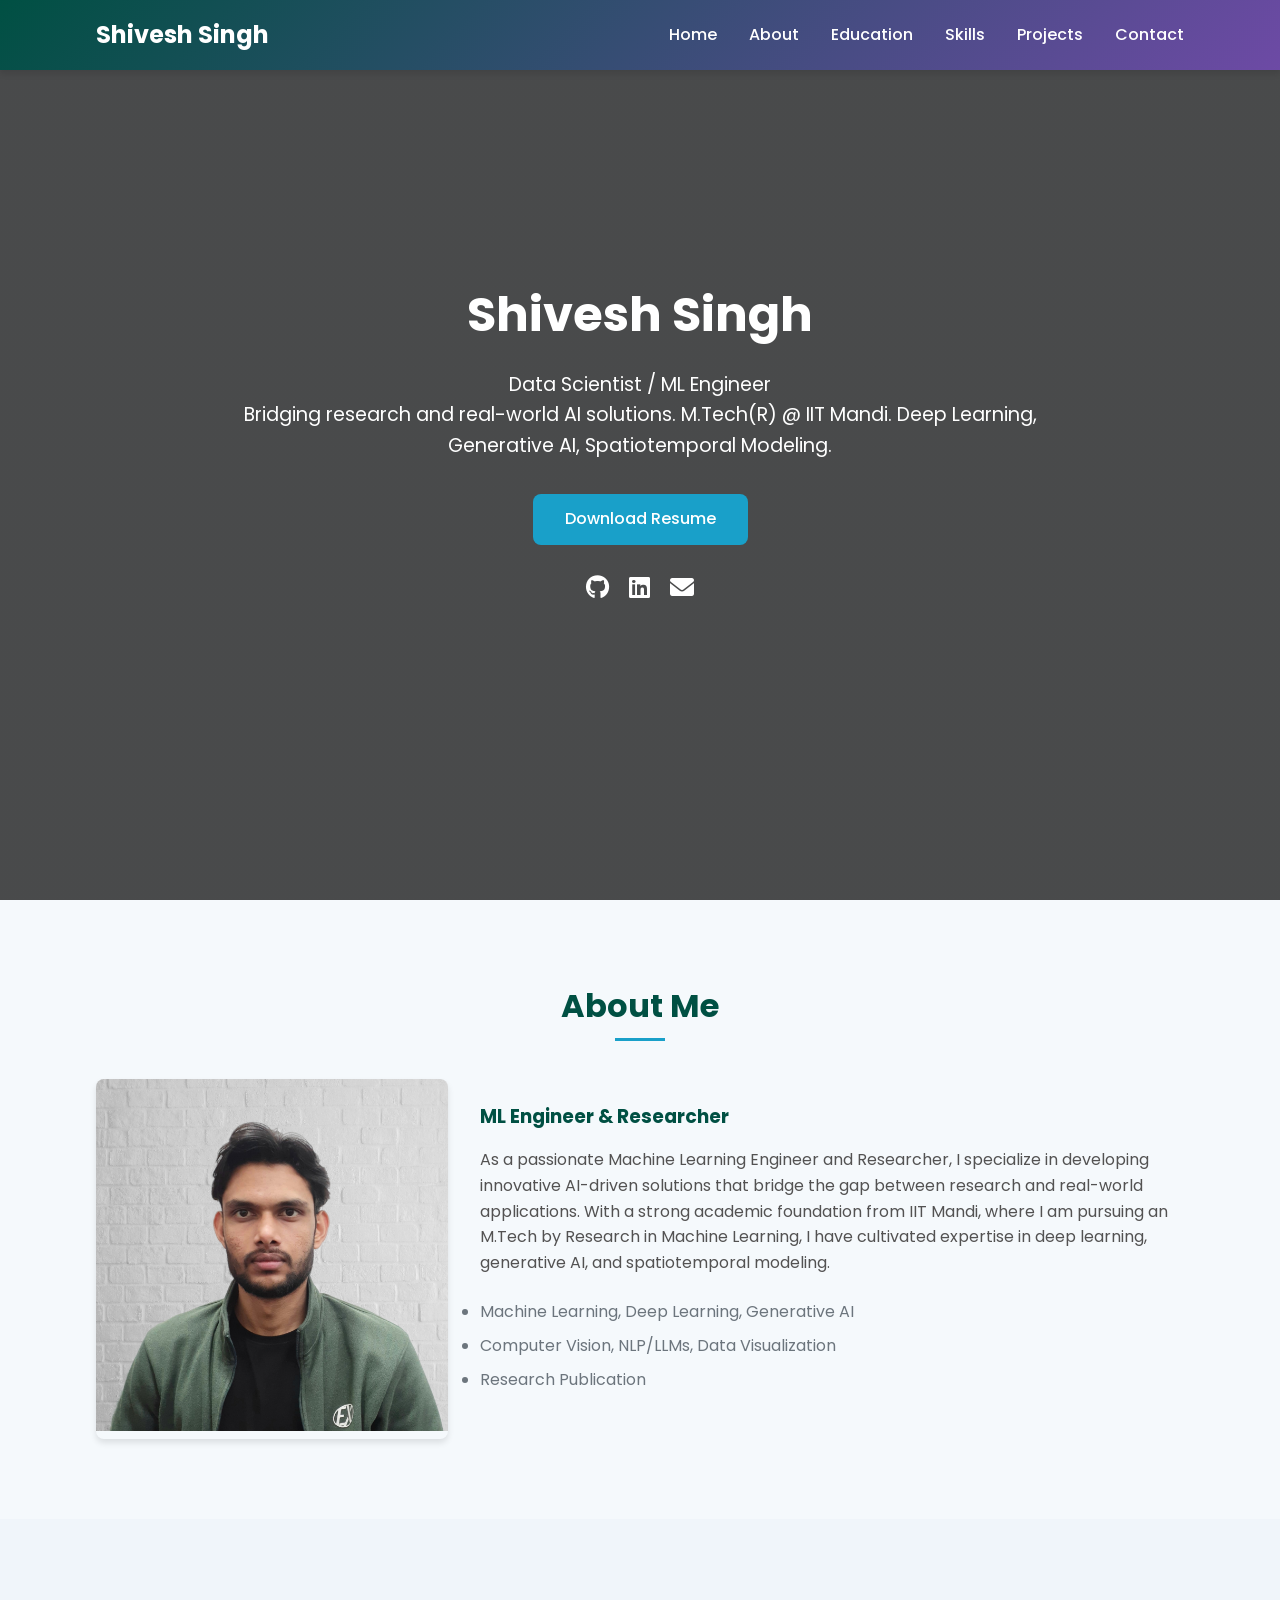
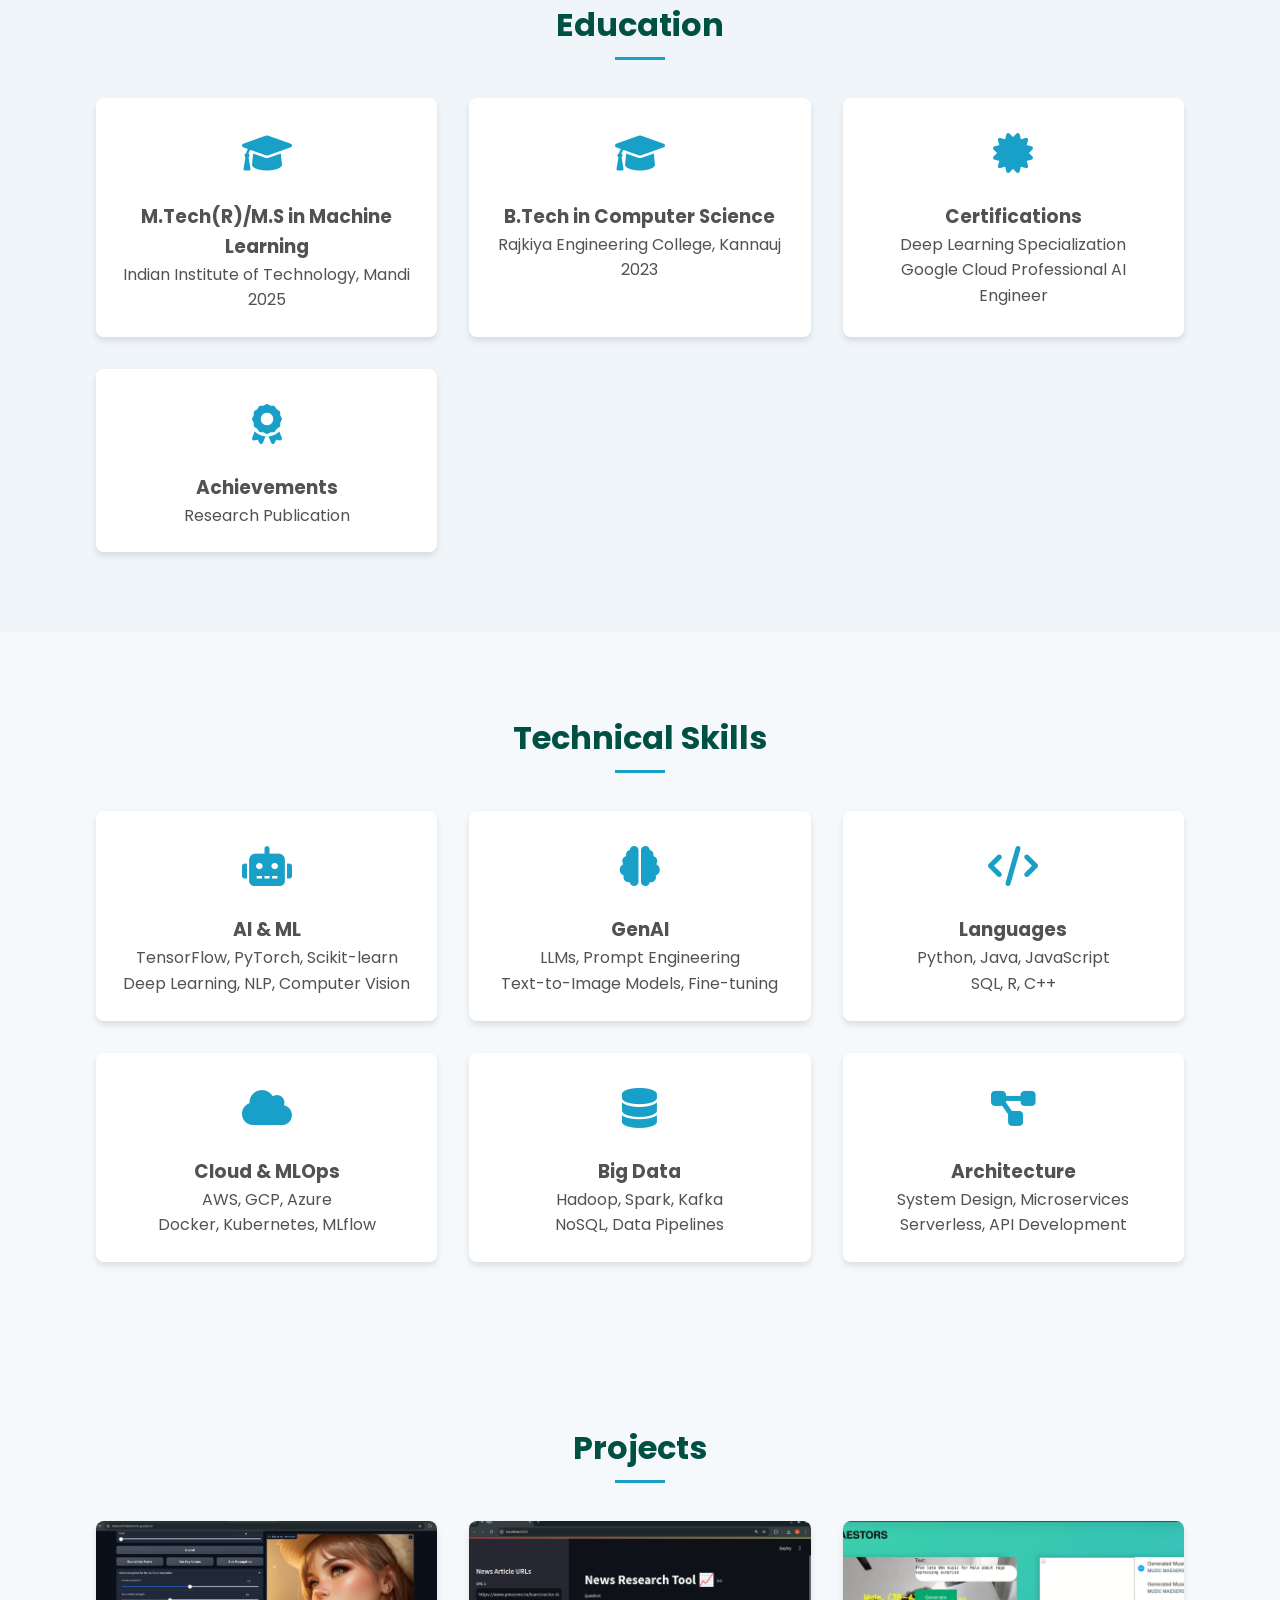
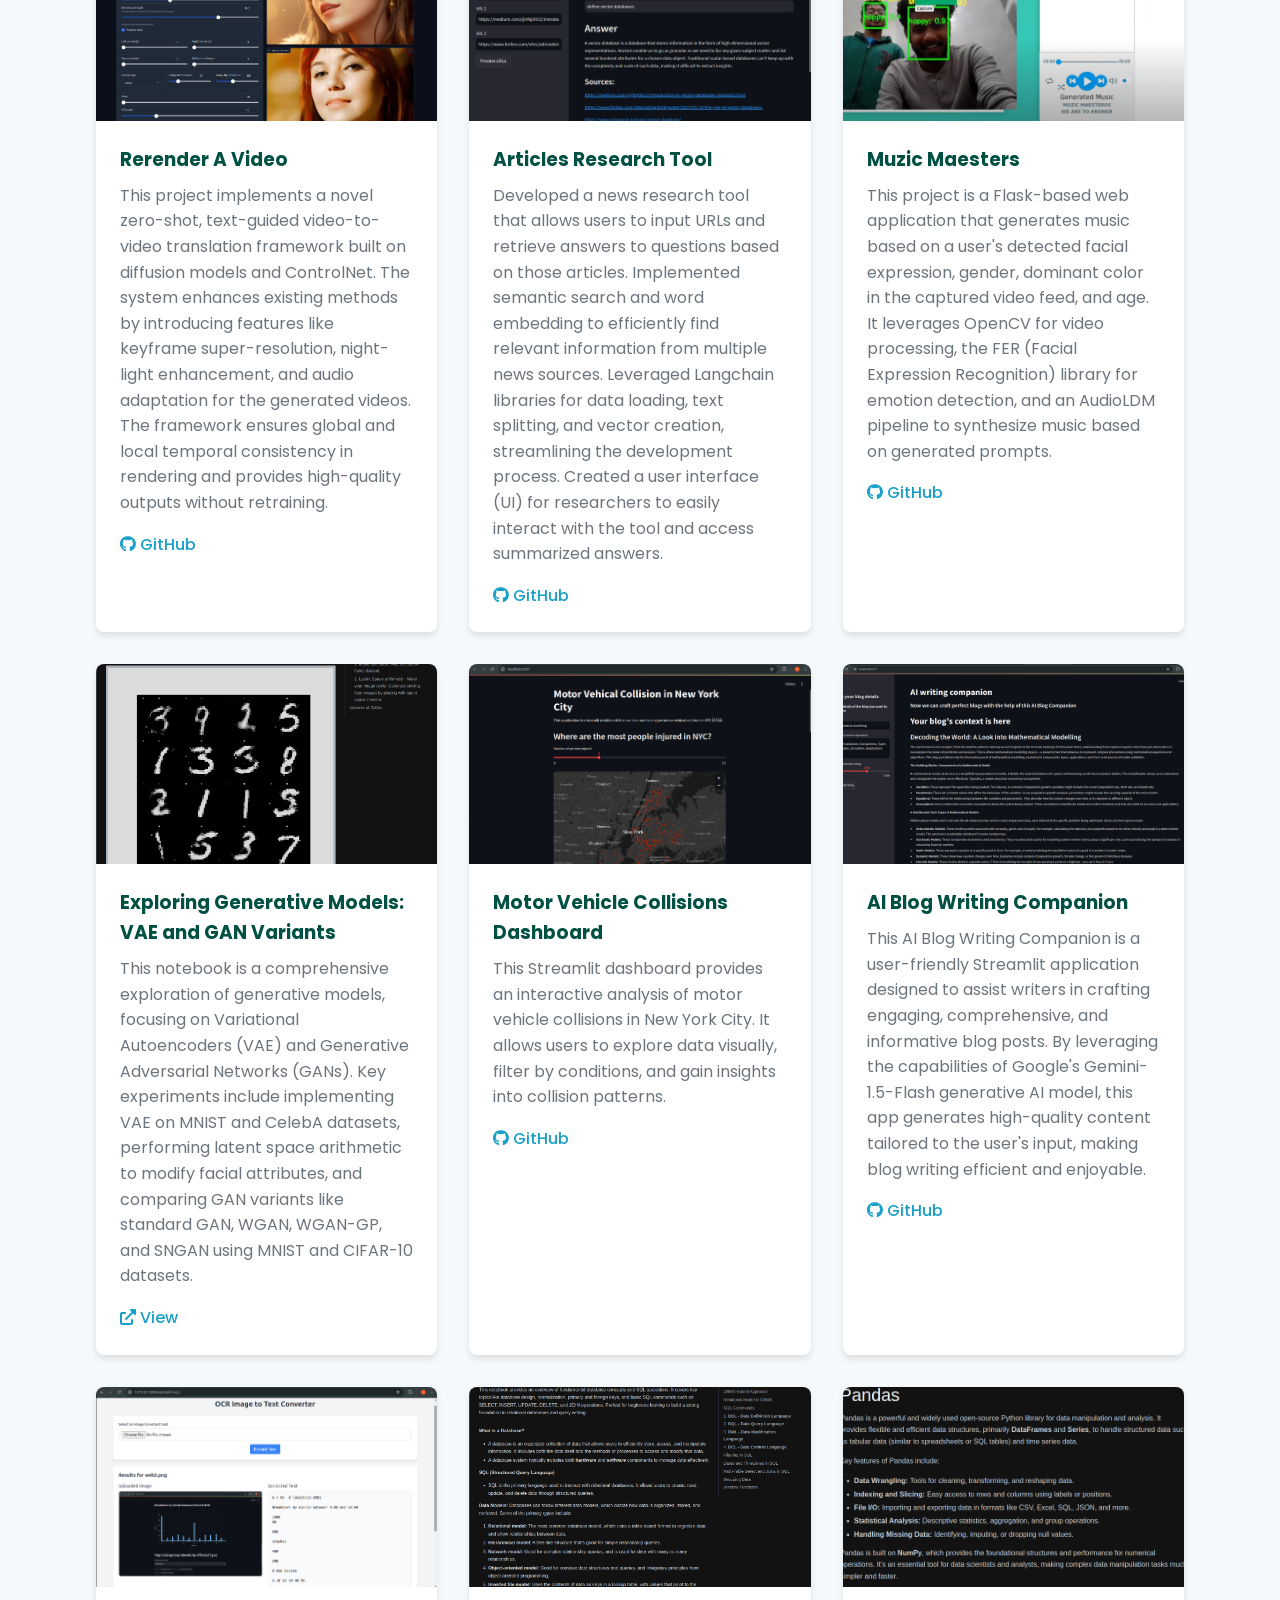
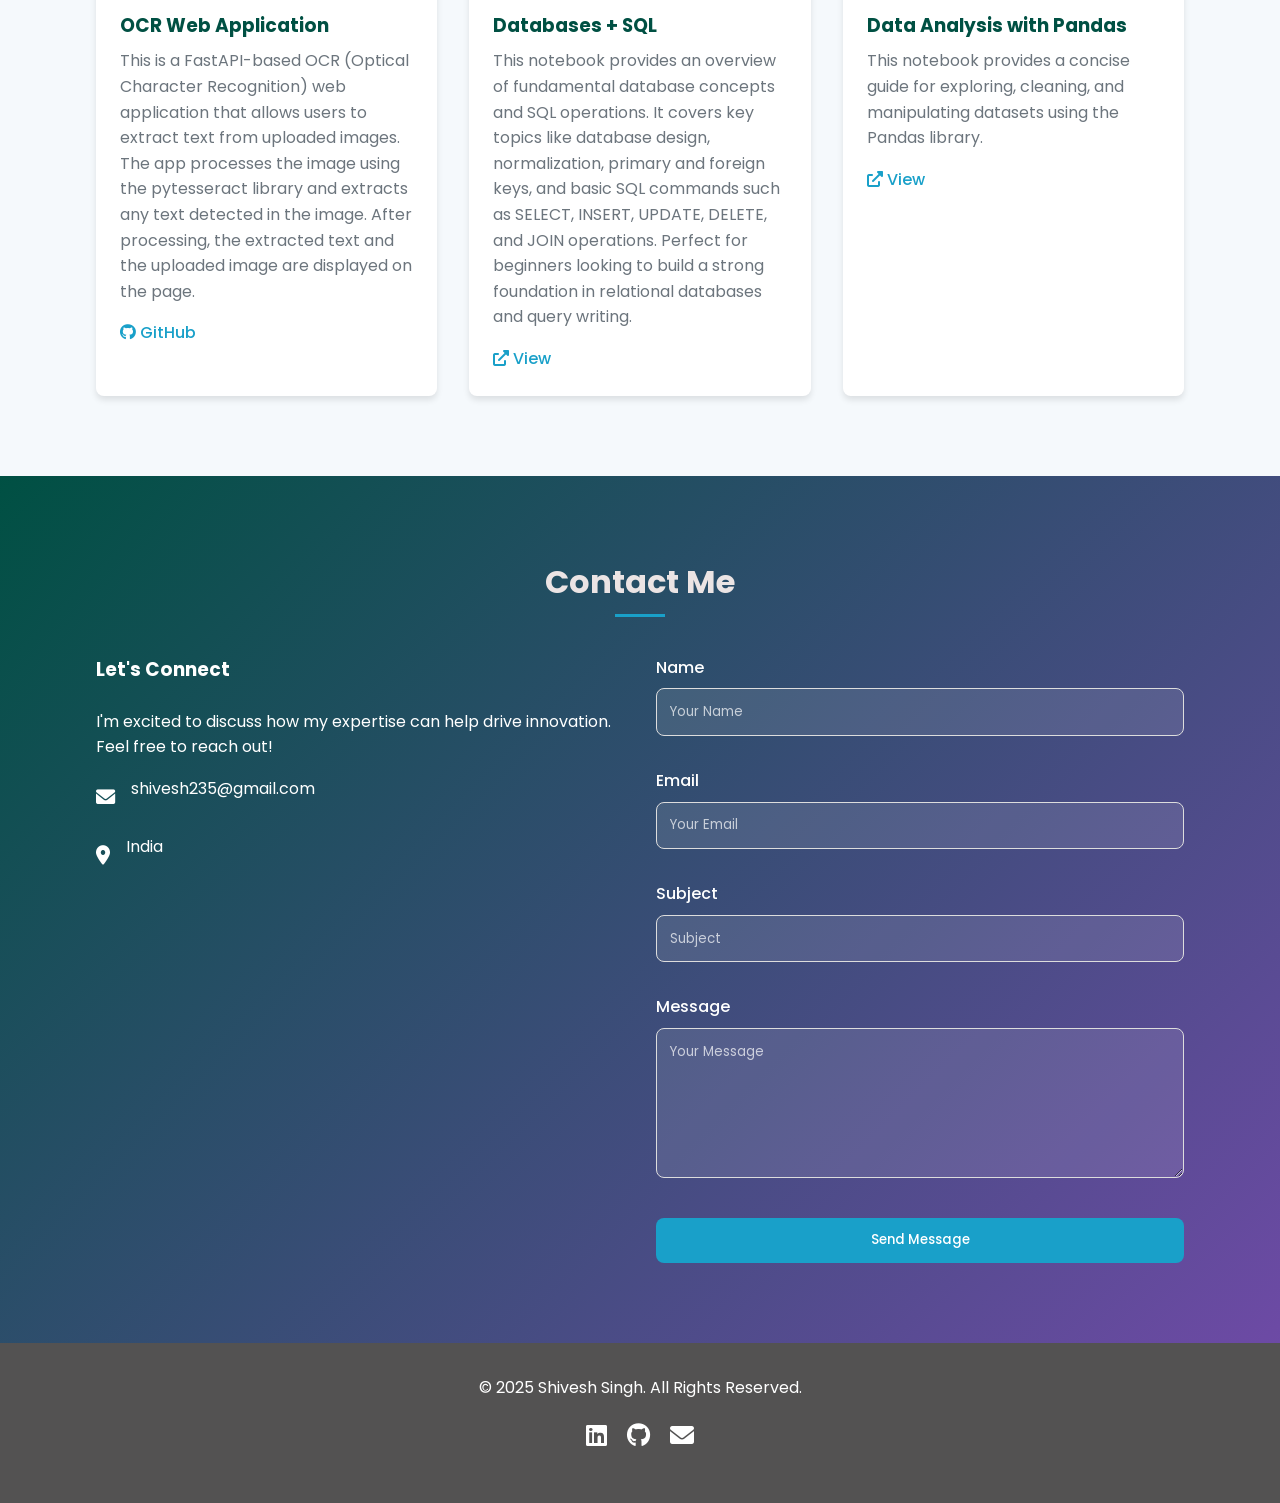
==== commit fb6371fa: "Update index.html" ====
--- a/index.html
+++ b/index.html
@@ -3,498 +3,519 @@
 <head>
     <meta charset="UTF-8">
     <meta name="viewport" content="width=device-width, initial-scale=1.0">
-    <title>Portfolio</title>
-    <link href="https://cdnjs.cloudflare.com/ajax/libs/font-awesome/6.0.0/css/all.min.css" rel="stylesheet">
+    <title>Shivesh Singh | ML Engineer & Researcher</title>
+    <!-- Styles and fonts from ai-engineer-portfolio.html -->
     <style>
-        /* Reset and base styles */
-        * {
-            margin: 0;
-            padding: 0;
-            box-sizing: border-box;
-        }
-
-        body {
-            font-family: -apple-system, BlinkMacSystemFont, 'Segoe UI', Roboto, Oxygen, Ubuntu, Cantarell, sans-serif;
-            line-height: 1.6;
-            background-color: #1a202c; /* Dark background */
-            color: #e2e8f0; /* Light text */
-        }
-
-        /* Navigation */
-        nav {
-            background: #2d3748; /* Slightly lighter than body */
-            box-shadow: 0 2px 4px rgba(0,0,0,0.3);
-            padding: 1rem 2rem;
-            position: sticky;
-            top: 0;
-            z-index: 100;
-        }
-
-        .nav-container {
-            max-width: 1200px;
-            margin: 0 auto;
-            display: flex;
-            justify-content: space-between;
-            align-items: center;
-        }
-
-        .logo {
-            font-size: 1.5rem;
-            font-weight: bold;
-            color: #e2e8f0;
-            text-decoration: none;
-        }
-
-        .nav-links {
-            display: flex;
-            gap: 2rem;
-        }
-
-        .nav-links a {
-            text-decoration: none;
-            color: #a0aec0; /* Softer text color */
-            font-weight: 500;
-            transition: color 0.3s ease;
-        }
-
-        .nav-links a:hover {
-            color: #e2e8f0;
-        }
-
-        /* Hero Section */
-        .hero {
-            max-width: 1200px;
-            margin: 4rem auto;
-            padding: 2rem;
-            background: #2d3748; /* Matches nav background */
-            border-radius: 1rem;
-            box-shadow: 0 4px 6px rgba(0,0,0,0.3);
-            text-align: center;
-        }
-
-        .hero h1 {
-            font-size: 2.5rem;
-            margin-bottom: 1rem;
-            color: #e2e8f0;
-        }
-
-        .hero h2 {
-            font-size: 1.5rem;
-            color: #a0aec0;
-            margin-bottom: 1.5rem;
-        }
-
-        .hero p {
-            color: #cbd5e0;
-            max-width: 600px;
-            margin: 0 auto 2rem;
-        }
-
-        .social-links {
-            display: flex;
-            justify-content: center;
-            gap: 1.5rem;
-        }
-
-        .social-links a {
-            color: #a0aec0;
-            font-size: 1.5rem;
-            transition: color 0.3s ease, transform 0.3s ease;
-        }
-
-        .social-links a:hover {
-            color: #e2e8f0;
-            transform: translateY(-2px);
-        }
-
-        /* Create two equal columns that floats next to each other */
-        .column {
-            float: left;
-            width: 50%;
-            padding: 10px;
-            height: 300px; /* Should be removed. Only for demonstration */
-        }
-
-        /* Clear floats after the columns */
-        .row:after {
-            content: "";
-            display: table;
-            clear: both;
-        }
-        /* Projects Section */
-        .projects {
-            max-width: 1200px;
-            margin: 4rem auto;
-            padding: 0 2rem;
-        }
-
-        .projects-grid {
-            display: grid;
-            grid-template-columns: repeat(2, 1fr); /* Changed from auto-fit to fixed 2 columns */
-            gap: 2rem;
-            max-width: 1000px; /* Optional: potentially limit width for better centering */
-            margin: 0 auto; /* Optional: center the grid if you want */
-        }
-
-        .project-card {
-            background: #2d3748;
-            border-radius: 1rem;
-            overflow: hidden;
-            box-shadow: 0 4px 6px rgba(0,0,0,0.3);
-            transition: transform 0.3s ease;
-        }
-
-        .project-card:hover {
-            transform: translateY(-5px);
-        }
-
-        .project-image {
-            width: 100%;
-            height: 200px;
-            object-fit: cover;
-            filter: brightness(0.8); /* Slightly darken images */
-        }
-
-        .project-content {
-            padding: 1.5rem;
-        }
-
-        .project-title {
-            font-size: 1.25rem;
-            font-weight: bold;
-            color: #e2e8f0;
-            margin-bottom: 0.5rem;
-        }
-
-        .project-description {
-            color: #eaf3fe;
-            margin-bottom: 1rem;
-        }
-
-        .tech-stack {
-            display: flex;
-            flex-wrap: wrap;
-            gap: 0.5rem;
-            margin-bottom: 1rem;
-        }
-
-        .tech-tag {
-            background: #4a5568; /* Darker tag background */
-            color: #cbd5e0;
-            padding: 0.25rem 0.75rem;
-            border-radius: 1rem;
-            font-size: 0.875rem;
-        }
-
-        .project-link {
-            display: inline-flex;
-            align-items: center;
-            color: #63b3ed; /* Softer link color */
-            text-decoration: none;
-            font-weight: 500;
-        }
-
-        .project-link:hover {
-            text-decoration: underline;
-            color: #4299e1;
-        }
-
-        /* Mobile Responsive */
-        @media (max-width: 768px) {
-            .nav-links {
-                display: none;
-            }
-
-            .hero h1 {
-                font-size: 2rem;
-            }
-
-            .hero h2 {
-                font-size: 1.25rem;
-            }
-
-            .projects-grid {
-                grid-template-columns: 1fr;
-            }
-        }
+        :root {
+            --primary: #6d4aa5;
+            --secondary: #005043;
+            --accent: #19a0c9;
+            --light: #f5f9fc;
+            --dark: #535252;
+            --gray: #6c757d;
+            --border-radius: 8px;
+            --box-shadow: 0 4px 6px rgba(0, 0, 0, 0.1);
+            --transition: all 0.3s ease;
+        }
+        * { margin: 0; padding: 0; box-sizing: border-box; font-family: 'Poppins', sans-serif; }
+        body { background-color: var(--light); color: var(--dark); line-height: 1.6; }
+        header { background: linear-gradient(135deg, var(--secondary), var(--primary)); color: white; padding: 1rem 0; position: fixed; width: 100%; top: 0; z-index: 1000; box-shadow: var(--box-shadow); }
+        .container { width: 85%; max-width: 1200px; margin: 0 auto; }
+        nav { display: flex; justify-content: space-between; align-items: center; }
+        .logo { font-weight: 700; font-size: 1.5rem; }
+        .nav-links { display: flex; list-style: none; }
+        .nav-links li { margin-left: 2rem; }
+        .nav-links a { color: white; text-decoration: none; transition: var(--transition); font-weight: 500; }
+        .nav-links a:hover { color: rgba(255, 255, 255, 0.8); }
+        .burger { display: none; cursor: pointer; }
+        .burger div { width: 25px; height: 3px; background-color: white; margin: 5px; transition: var(--transition); }
+        .hero { height: 100vh; background: linear-gradient(rgba(0, 0, 0, 0.7), rgba(0, 0, 0, 0.7)), url('/api/placeholder/1200/600') center/cover no-repeat; color: white; display: flex; align-items: center; text-align: center; }
+        .hero-content { max-width: 800px; margin: 0 auto; }
+        .hero h1 { font-size: 3rem; margin-bottom: 1rem; opacity: 0; transform: translateY(20px); animation: fadeInUp 1s forwards; }
+        .hero p { font-size: 1.2rem; margin-bottom: 2rem; opacity: 0; transform: translateY(20px); animation: fadeInUp 1s 0.3s forwards; }
+        .profile-img { width: 160px; height: 160px; border-radius: 50%; border: 4px solid var(--accent); margin-bottom: 1.5rem; object-fit: cover; box-shadow: var(--box-shadow); }
+        .btn { display: inline-block; background-color: var(--accent); color: white; padding: 0.8rem 2rem; border-radius: var(--border-radius); text-decoration: none; font-weight: 500; transition: var(--transition); border: none; cursor: pointer; opacity: 0; transform: translateY(20px); animation: fadeInUp 1s 0.6s forwards; }
+        .btn:hover { background-color: #1389ad; transform: translateY(-3px); box-shadow: 0 10px 20px rgba(0, 0, 0, 0.2); }
+        section { padding: 5rem 0; }
+        .section-title { text-align: center; margin-bottom: 3rem; }
+        .section-title h2 { font-size: 2rem; color: var(--secondary); position: relative; display: inline-block; }
+        .section-title h2::after { content: ''; position: absolute; bottom: -10px; left: 50%; transform: translateX(-50%); width: 50px; height: 3px; background-color: var(--accent); }
+        .about-content { display: flex; align-items: center; gap: 2rem; }
+        .about-img { flex: 1; border-radius: var(--border-radius); overflow: hidden; box-shadow: var(--box-shadow); }
+        .about-img img { width: 100%; height: auto; transition: var(--transition); }
+        .about-text { flex: 2; }
+        .about-text h3 { margin-bottom: 1rem; color: var(--secondary); }
+        .about-list { margin: 1.5rem 0; }
+        .about-list li { margin-bottom: 0.5rem; color: var(--gray); }
+        .skills { background-color: #f0f5fa; }
+        .skills-container { display: grid; grid-template-columns: repeat(auto-fill, minmax(250px, 1fr)); gap: 2rem; }
+        .skill-card { background-color: white; padding: 1.5rem; border-radius: var(--border-radius); box-shadow: var(--box-shadow); transition: var(--transition); text-align: center; }
+        .skill-card:hover { transform: translateY(-5px); box-shadow: 0 10px 20px rgba(0, 0, 0, 0.1); }
+        .skill-icon { font-size: 2.5rem; color: var(--accent); margin-bottom: 1rem; }
+        .projects-container { display: grid; grid-template-columns: repeat(auto-fill, minmax(300px, 1fr)); gap: 2rem; }
+        .project-card { background-color: white; border-radius: var(--border-radius); overflow: hidden; box-shadow: var(--box-shadow); transition: var(--transition); }
+        .project-card:hover { transform: translateY(-5px); box-shadow: 0 10px 20px rgba(0, 0, 0, 0.1); }
+        .project-img { height: 200px; overflow: hidden; }
+        .project-img img { width: 100%; height: 100%; object-fit: cover; transition: var(--transition); }
+        .project-card:hover .project-img img { transform: scale(1.1); }
+        .project-content { padding: 1.5rem; }
+        .project-content h3 { margin-bottom: 0.5rem; color: var(--secondary); }
+        .project-content p { color: var(--gray); margin-bottom: 1rem; }
+        .project-links { display: flex; gap: 1rem; }
+        .project-links a { color: var(--accent); text-decoration: none; font-weight: 500; transition: var(--transition); }
+        .project-links a:hover { color: var(--secondary); }
+        .contact { background: linear-gradient(135deg, var(--secondary), var(--primary)); color: white; }
+        .contact-container { display: grid; grid-template-columns: repeat(2, 1fr); gap: 2rem; }
+        .contact-info h3 { margin-bottom: 1.5rem; }
+        .contact-info p { margin-bottom: 1rem; }
+        .contact-info .info-item { display: flex; align-items: center; margin-bottom: 1rem; }
+        .contact-info .info-item i { margin-right: 1rem; font-size: 1.2rem; }
+        .contact-form form { display: grid; gap: 1rem; }
+        .form-group { margin-bottom: 1rem; }
+        .form-group label { display: block; margin-bottom: 0.5rem; font-weight: 500; }
+        .form-control { width: 100%; padding: 0.8rem; border: 1px solid #ddd; border-radius: var(--border-radius); background-color: rgba(255, 255, 255, 0.1); color: white; }
+        .form-control::placeholder { color: rgba(255, 255, 255, 0.7); }
+        textarea.form-control { resize: vertical; min-height: 150px; }
+        footer { background-color: var(--dark); color: white; text-align: center; padding: 2rem 0; }
+        .social-links { margin: 1rem 0; }
+        .social-links a { display: inline-block; color: white; margin: 0 0.5rem; font-size: 1.5rem; transition: var(--transition); }
+        .social-links a:hover { color: var(--accent); transform: translateY(-3px); }
+        .back-to-top { position: fixed; bottom: 2rem; right: 2rem; background-color: var(--accent); color: white; width: 50px; height: 50px; border-radius: 50%; display: flex; justify-content: center; align-items: center; text-decoration: none; transition: var(--transition); opacity: 0; visibility: hidden; z-index: 999; }
+        .back-to-top.show { opacity: 1; visibility: visible; }
+        .back-to-top:hover { background-color: var(--secondary); transform: translateY(-3px); }
+        @keyframes fadeInUp { to { opacity: 1; transform: translateY(0); } }
+        .fade-in { opacity: 0; transform: translateY(20px); transition: opacity 0.6s ease, transform 0.6s ease; }
+        .fade-in.show { opacity: 1; transform: translateY(0); }
+        @media screen and (max-width: 768px) { .nav-links { position: absolute; right: 0; height: 92vh; top: 8vh; background-color: var(--secondary); display: flex; flex-direction: column; align-items: center; width: 50%; transform: translateX(100%); transition: transform 0.5s ease-in; z-index: 1; } .nav-links li { opacity: 0; margin: 1.5rem 0; } .burger { display: block; } .nav-active { transform: translateX(0%); } .about-content { flex-direction: column; } .contact-container { grid-template-columns: 1fr; } .hero h1 { font-size: 2.5rem; } }
+        @media screen and (max-width: 500px) { .skills-container, .projects-container { grid-template-columns: 1fr; } }
+        @keyframes navLinkFade { from { opacity: 0; transform: translateX(50px); } to { opacity: 1; transform: translateX(0); } }
     </style>
+    <link rel="stylesheet" href="https://cdnjs.cloudflare.com/ajax/libs/font-awesome/6.0.0-beta3/css/all.min.css">
+    <link href="https://fonts.googleapis.com/css2?family=Poppins:wght@300;400;500;600;700&display=swap" rel="stylesheet">
 </head>
 <body>
-    <nav>
-        <div class="nav-container">
-            <a href="#" class="logo">Shivesh Singh</a>
-            <div class="nav-links">
-                <a href="#about-offset">About</a>
-                <a href="#projects-offset">Projects</a>
-            </div>
-        </div>
-    </nav>
-
-    <div id="about-offset" style="height: 80px; margin-top: 4px;"></div>
-    <section id="about" class="hero">
-        <img src="profile.png" alt="Profile Picture" style="width: 150px; height: 150px; border-radius: 50%; border: 3px solid #4a5568;">
-        <h1>Shivesh Singh</h1>
-        <h2>Data Scientist / ML Engineer</h2>
-        <p>
-            As a passionate Machine Learning Engineer and Researcher, I specialize in developing innovative AI-driven solutions that bridge the gap between research and real-world applications. With a strong academic foundation from IIT Mandi, where I am pursuing an M.Tech by Research in Machine Learning, I have cultivated expertise in deep learning, generative AI, and spatiotemporal modeling. 
-            <p> <a href="resume.pdf" download="newfilename" style="color: #e2e8f0;">Download my Resume <i class="fa-solid fa-file"></i> </a> </p>
-        </p>
-        <div class="social-links">
-            <a href="https://github.com/shivesh235" target="_blank">
-                <i class="fab fa-github"></i>
-            </a>
-            <a href="https://www.linkedin.com/in/shivesh235" target="_blank">
-                <i class="fab fa-linkedin"></i>
-            </a>
-            <a href="mailto:shivesh235@gmail.com">
-                <i class="fas fa-envelope"></i>
-            </a>
-        </div>
-
-        <div class="row" style="display: flex; justify-content: center; gap: 50px; margin: 0 auto; width: 100%;">
-            <!-- First Block -->
-            <div class="column" style="width: 500px; max-height: 700px; overflow-y: auto; text-align: center;">
-                <h3 style="font-size: 20px; font-weight: 600; margin-bottom: 15px; border-bottom: 2px solid #4a5568; padding-bottom: 5px;">Interests</h3>
-                <ul style="list-style-type: none; padding-left: 0; text-align: center;">
-                    <li style="margin-bottom: 8px; text-align: center;">Machine Learning</li>
-                    <li style="margin-bottom: 8px; text-align: center;">Deep Learning</li>
-                    <li style="margin-bottom: 8px; text-align: center;">Generative AI</li>
-                    <li style="margin-bottom: 8px; text-align: center;">Computer Vision</li>
-                    <li style="margin-bottom: 8px; text-align: center;">Natural Language Processing/LLM's</li>
-                    <li style="margin-bottom: 8px; text-align: center;">Data Visualization</li>
+    <!-- Header & Navigation -->
+    <header>
+        <div class="container">
+            <nav>
+                <div class="logo">Shivesh Singh</div>
+                <ul class="nav-links">
+                    <li><a href="#home">Home</a></li>
+                    <li><a href="#about">About</a></li>
+                    <li><a href="#education">Education</a></li>
+                    <li><a href="#skills">Skills</a></li>
+                    <li><a href="#projects">Projects</a></li>
+                    <li><a href="#contact">Contact</a></li>
                 </ul>
-            </div>
-        
-            <!-- Second Block -->
-            <div class="column" style="width: 500px; text-align: center;">
-                <h3 style="font-size: 20px; font-weight: 600; margin-bottom: 15px; border-bottom: 2px solid #4a5568; padding-bottom: 5px;">Education</h3>
-                <div>
-                    <h4 style="font-weight: 500; font-size: 16px;">M.Tech(R)/M.S in Machine Learning</h4>
-                    <p style="color: #cdcdcd; margin-bottom: 12px;">Indian Institute of Technology, Mandi</p>
-                    <p style="font-size: 14px; color: #cdcdcd;">2025</p>
-                </div>
-                <div>
-                    <h4 style="font-weight: 500; font-size: 16px;">Bachelor of Technology in Computer Science</h4>
-                    <p style="color: #cdcdcd; margin-bottom: 12px;">Rajkiya Engineering College, Kannauj</p>
-                    <p style="font-size: 14px; color: #cdcdcd;">2023</p>
-                </div>
-            </div>
-        </div>
-        
-
+                <div class="burger">
+                    <div class="line1"></div>
+                    <div class="line2"></div>
+                    <div class="line3"></div>
+                </div>
+            </nav>
+        </div>
+    </header>
+
+    <!-- Hero Section -->
+    <section id="home" class="hero">
+        <div class="container hero-content">
+            <!-- <img src="profile.png" alt="Shivesh Singh" class="profile-img"> -->
+            <h1>Shivesh Singh</h1>
+            <p>Data Scientist / ML Engineer<br>Bridging research and real-world AI solutions. M.Tech(R) @ IIT Mandi. Deep Learning, Generative AI, Spatiotemporal Modeling.</p>
+            <a href="resume.pdf" class="btn" download>Download Resume</a>
+            <div class="social-links" style="margin-top: 1.5rem;">
+                <a href="https://github.com/shivesh235" target="_blank"><i class="fab fa-github"></i></a>
+                <a href="https://www.linkedin.com/in/shivesh235" target="_blank"><i class="fab fa-linkedin"></i></a>
+                <a href="mailto:shivesh235@gmail.com"><i class="fas fa-envelope"></i></a>
+            </div>
+        </div>
     </section>
-    
-
-    <div id="projects-offset" style="height: 80px; margin-top: -2px;"></div>
-    <section id="projects" class="projects">
-        <h2 style="color: #e2e8f0; text-align: center; margin-bottom: 2rem; font-size: 2rem;">Projects</h2>
-        <div class="projects-grid">
-        
-            <div class="project-card">
-                <img src="./img/rerender.png" alt="Rerender A Video" class="project-image">
-                <div class="project-content">
-                    <h3 class="project-title">Rerender A Video</h3>
-                    <p class="project-description">
-                        This project implements a novel zero-shot, text-guided video-to-video translation framework built on diffusion models and ControlNet. The system enhances existing methods by introducing features like keyframe super-resolution, night-light enhancement, and audio adaptation for the generated videos. The framework ensures global and local temporal consistency in rendering and provides high-quality outputs without retraining.
-                        <ul>
-                            <li>Hierarchical Cross-Frame Constraints</li>
-                            <li>Super-Resolution and Low-Light Enhancement</li>
-                            <li>Audio Integration</li>
-                            <li>Text-Guided Generation</li>
-                        </ul>
-                    </p>
-                    <div class="tech-stack">
-                        <span class="tech-tag">ControlNet</span>
-                        <span class="tech-tag">GMFlow</span>
-                        <span class="tech-tag">MIRNet</span>
-                        <span class="tech-tag">Diﬀusion Models</span>
-                        <span class="tech-tag">AudioLDM</span>
-                    </div>
-                    <a href="https://github.com/shivesh235/Rerender_v2v" class="project-link" target="_blank">
-                        View Project <i class="fas fa-external-link-alt" style="margin-left: 0.5rem;"></i>
-                    </a>
-                </div>
-            </div>
-
-            
-            <div class="project-card">
-                <img src="./img/bot1.png" alt="Articles Research Tool" class="project-image">
-                <div class="project-content">
-                    <h3 class="project-title">Articles Research Tool</h3>
-                    <p class="project-description">
-                        <ul>
-                            <li>Developed a news research tool that allows users to input URLs and retrieve answers to questions based on those articles.</li>
-                            <li>Implemented semantic search and word embedding to efficiently find relevant information from multiple news sources.</li>
-                            <li>Leveraged Langchain libraries for data loading, text splitting, and vector creation, streamlining the development process.</li>
-                            <li>Created a user interface (UI) for researchers to easily interact with the tool and access summarized answers.</li>
-                            <li>Project has real-world applications, benefiting users by saving time and providing efficient access to information.</li>
-                          </ul>
-                    </p>
-                    <div class="tech-stack">
-                        <span class="tech-tag">Sentence-transformers</span>
-                        <span class="tech-tag">Langchain</span>
-                        <span class="tech-tag">Streamlit</span>
-                        <span class="tech-tag">FAISS</span>
-                    </div>
-                    <a href="https://github.com/shivesh235/articals_bot" class="project-link" target="_blank">
-                        View Project <i class="fas fa-external-link-alt" style="margin-left: 0.5rem;"></i>
-                    </a>
-                </div>
-            </div>
-
-            <!-- #### -->
-
-            <div class="project-card">
-                <img src="./img/music_maesters.png" alt="Muzic Maesters" class="project-image">
-                <div class="project-content">
-                    <h3 class="project-title">Muzic Maesters</h3>
-                    <p class="project-description">
-                        This project is a Flask-based web application that generates music based on a user's detected facial expression, gender, dominant color in the captured video feed, and age. It leverages OpenCV for video processing, the FER (Facial Expression Recognition) library for emotion detection, and an AudioLDM pipeline to synthesize music based on generated prompts.
-                    </p>
-                    <div class="tech-stack">
-                        <span class="tech-tag">Facial Expression Recognition (FER)</span>
-                        <span class="tech-tag">Diffusers</span>
-                        <span class="tech-tag">Flask</span>
-                    </div>
-                    <a href="https://github.com/shivesh235/sound_scene_synthesis/tree/master/Web-UI/frosthack_muzic-main" class="project-link" target="_blank">
-                        View Project <i class="fas fa-external-link-alt" style="margin-left: 0.5rem;"></i>
-                    </a>
-                </div>
-            </div>
-
-
-
-        
+
+    <!-- About Section -->
+    <section id="about">
+        <div class="container">
+            <div class="section-title">
+                <h2>About Me</h2>
+            </div>
+            <div class="about-content">
+                <div class="about-img">
+                    <img src="profile.png" alt="Shivesh Singh">
+                </div>
+                <div class="about-text fade-in">
+                    <h3>ML Engineer & Researcher</h3>
+                    <p>As a passionate Machine Learning Engineer and Researcher, I specialize in developing innovative AI-driven solutions that bridge the gap between research and real-world applications. With a strong academic foundation from IIT Mandi, where I am pursuing an M.Tech by Research in Machine Learning, I have cultivated expertise in deep learning, generative AI, and spatiotemporal modeling.</p>
+                    <ul class="about-list">
+                        <li>Machine Learning, Deep Learning, Generative AI</li>
+                        <li>Computer Vision, NLP/LLMs, Data Visualization</li>
+                        <li>Research Publication</li>
+                    </ul>
+                </div>
+            </div>
         </div>
     </section>
 
- 
-    <div id="offset" style="height: 80px; margin-top: -2px;"></div>
-    <section id="projects" class="projects">
-        <h2 style="color: #e2e8f0; text-align: center; margin-bottom: 2rem; font-size: 2rem;">ML_Insights</h2>
-        <div class="projects-grid">
-        
-
-            <div class="project-card">
-                <img src="./img/gans.png" alt="Exploring Generative Models: VAE and GAN Variants" class="project-image">
-                <div class="project-content">
-                    <h3 class="project-title">Exploring Generative Models: VAE and GAN Variants</h3>
-                    <p class="project-description">
-                        This notebook is a comprehensive exploration of generative models, focusing on Variational Autoencoders (VAE) and Generative Adversarial Networks (GANs). Key experiments include implementing VAE on MNIST and CelebA datasets, performing latent space arithmetic to modify facial attributes, and comparing GAN variants like standard GAN, WGAN, WGAN-GP, and SNGAN using MNIST and CIFAR-10 datasets.
-                    </p>
-                    <div class="tech-stack">
-                        <span class="tech-tag">VAE</span>
-                        <span class="tech-tag">GAN's</span>
-                        <span class="tech-tag">WGAN</span>
-                        <span class="tech-tag">SNGAN</span>
-                    </div>
-                    <a href="https://shivesh235.github.io/jbbook/genai/Generation_using_VAE%27s_and_GAN%27s.html" class="project-link" target="_blank">
-                        View Project <i class="fas fa-external-link-alt" style="margin-left: 0.5rem;"></i>
-                    </a>
-                </div>
-            </div>
-
-            <!-- ##### -->
-
-            <div class="project-card">
-                <img src="./img/dashboard.png" alt="Motor Vehicle Collisions Dashboard" class="project-image">
-                <div class="project-content">
-                    <h3 class="project-title">Motor Vehicle Collisions Dashboard</h3>
-                    <p class="project-description">
-                        This Streamlit dashboard provides an interactive analysis of motor vehicle collisions in New York City. It allows users to explore data visually, filter by conditions, and gain insights into collision patterns.
-                    </p>
-                    <div class="tech-stack">
-                        <span class="tech-tag">Sentence-transformers</span>
-                        <span class="tech-tag">Langchain</span>
-                        <span class="tech-tag">Streamlit</span>
-                        <span class="tech-tag">FAISS</span>
-                    </div>
-                    <a href="https://github.com/shivesh235/web_app_vehicle_collision" class="project-link" target="_blank">
-                        View Project <i class="fas fa-external-link-alt" style="margin-left: 0.5rem;"></i>
-                    </a>
-                </div>
-            </div>
-
-            <!-- #### -->
-
-            <div class="project-card">
-                <img src="./img/aiblog.png" alt="AI Blog Writing Companion" class="project-image">
-                <div class="project-content">
-                    <h3 class="project-title">AI Blog Writing Companion</h3>
-                    <p class="project-description">
-                        This AI Blog Writing Companion is a user-friendly Streamlit application designed to assist writers in crafting engaging, comprehensive, and informative blog posts. By leveraging the capabilities of Google's Gemini-1.5-Flash generative AI model, this app generates high-quality content tailored to the user's input, making blog writing efficient and enjoyable.
-                    </p>
-                    <a href="https://github.com/shivesh235/ai_blog_companion" class="project-link" target="_blank">
-                        View Project <i class="fas fa-external-link-alt" style="margin-left: 0.5rem;"></i>
-                    </a>
-                </div>
-            </div>
-
-            <!-- #### -->
-
-            <div class="project-card">
-                <img src="./img/ocr.png" alt="OCR Web Application" class="project-image">
-                <div class="project-content">
-                    <h3 class="project-title">OCR Web Application</h3>
-                    <p class="project-description">
-                        This is a FastAPI-based OCR (Optical Character Recognition) web application that allows users to extract text from uploaded images.
-                        <ul>
-                        <li> Upload an Image: Navigate to the homepage, upload an image using the provided form, and submit.</li>
-
-                        <li> Process: The app processes the image using the pytesseract library and extracts any text detected in the image.</li> 
-
-                        <li> Display Results: After processing, the extracted text and the uploaded image are displayed on the page.</li> 
-
-                        <li> Handle Errors: If no text is found or an invalid file is uploaded, the app will notify the user.</li> 
-                        </ul>
-                    </p>
-                    <div class="tech-stack">
-                        <span class="tech-tag">OCR</span>
-                        <span class="tech-tag">Tesseract</span>
-                        <span class="tech-tag">FastAPI</span>
-                    </div>
-                    <a href="https://github.com/shivesh235/fastapi-ocr" class="project-link" target="_blank">
-                        View Project <i class="fas fa-external-link-alt" style="margin-left: 0.5rem;"></i>
-                    </a>
-                </div>
-            </div>
-
-            <!-- #### -->
-
-
-            <div class="project-card">
-                <img src="./img/databases.png" alt="Databases + SQL" class="project-image">
-                <div class="project-content">
-                    <h3 class="project-title">Databases + SQL</h3>
-                    <p class="project-description">
-                        This notebook provides an overview of fundamental database concepts and SQL operations. It covers key topics like database design, normalization, primary and foreign keys, and basic SQL commands such as SELECT, INSERT, UPDATE, DELETE, and JOIN operations. Perfect for beginners looking to build a strong foundation in relational databases and query writing.
-                    </p>
-                    
-                    <a href="https://shivesh235.github.io/jbbook/Databases.html" class="project-link" target="_blank">
-                        View Project <i class="fas fa-external-link-alt" style="margin-left: 0.5rem;"></i>
-                    </a>
-                </div>
-            </div>
-
-            <!-- #### -->
-            
-            <div class="project-card">
-                <img src="./img/pandas.png" alt="Pandas" class="project-image">
-                <div class="project-content">
-                    <h3 class="project-title">Data Analysis with Pandas</h3>
-                    <p class="project-description">
-                        This notebook provides a concise guide for exploring, cleaning, and manipulating datasets using the Pandas library.
-                    </p>
-                    <a href="https://shivesh235.github.io/jbbook/Data_Analysis_with_Pandas.html" class="project-link" target="_blank">
-                        View Project <i class="fas fa-external-link-alt" style="margin-left: 0.5rem;"></i>
-                    </a>
-                </div>
-            </div>
-
-
-
-        
+    <!-- Education Section -->
+    <section id="education" class="skills">
+        <div class="container">
+            <div class="section-title">
+                <h2>Education</h2>
+            </div>
+            <div class="skills-container">
+                <div class="skill-card fade-in">
+                    <div class="skill-icon"><i class="fas fa-graduation-cap"></i></div>
+                    <h3>M.Tech(R)/M.S in Machine Learning</h3>
+                    <p>Indian Institute of Technology, Mandi</p>
+                    <p>2025</p>
+                </div>
+                <div class="skill-card fade-in">
+                    <div class="skill-icon"><i class="fas fa-graduation-cap"></i></div>
+                    <h3>B.Tech in Computer Science</h3>
+                    <p>Rajkiya Engineering College, Kannauj</p>
+                    <p>2023</p>
+                </div>
+                <div class="skill-card fade-in">
+                    <div class="skill-icon"><i class="fas fa-certificate"></i></div>
+                    <h3>Certifications</h3>
+                    <p>Deep Learning Specialization</p>
+                    <p>Google Cloud Professional AI Engineer</p>
+                </div>
+                <div class="skill-card fade-in">
+                    <div class="skill-icon"><i class="fas fa-award"></i></div>
+                    <h3>Achievements</h3>
+                    <p>Research Publication</p>
+                </div>
+            </div>
         </div>
     </section>
+
+    <!-- Skills Section -->
+    <section id="skills">
+        <div class="container">
+            <div class="section-title">
+                <h2>Technical Skills</h2>
+            </div>
+            <div class="skills-container">
+                <div class="skill-card fade-in">
+                    <div class="skill-icon"><i class="fas fa-robot"></i></div>
+                    <h3>AI & ML</h3>
+                    <p>TensorFlow, PyTorch, Scikit-learn</p>
+                    <p>Deep Learning, NLP, Computer Vision</p>
+                </div>
+                <div class="skill-card fade-in">
+                    <div class="skill-icon"><i class="fas fa-brain"></i></div>
+                    <h3>GenAI</h3>
+                    <p>LLMs, Prompt Engineering</p>
+                    <p>Text-to-Image Models, Fine-tuning</p>
+                </div>
+                <div class="skill-card fade-in">
+                    <div class="skill-icon"><i class="fas fa-code"></i></div>
+                    <h3>Languages</h3>
+                    <p>Python, Java, JavaScript</p>
+                    <p>SQL, R, C++</p>
+                </div>
+                <div class="skill-card fade-in">
+                    <div class="skill-icon"><i class="fas fa-cloud"></i></div>
+                    <h3>Cloud & MLOps</h3>
+                    <p>AWS, GCP, Azure</p>
+                    <p>Docker, Kubernetes, MLflow</p>
+                </div>
+                <div class="skill-card fade-in">
+                    <div class="skill-icon"><i class="fas fa-database"></i></div>
+                    <h3>Big Data</h3>
+                    <p>Hadoop, Spark, Kafka</p>
+                    <p>NoSQL, Data Pipelines</p>
+                </div>
+                <div class="skill-card fade-in">
+                    <div class="skill-icon"><i class="fas fa-project-diagram"></i></div>
+                    <h3>Architecture</h3>
+                    <p>System Design, Microservices</p>
+                    <p>Serverless, API Development</p>
+                </div>
+            </div>
+        </div>
+    </section>
+
+    <!-- Projects Section -->
+    <section id="projects">
+        <div class="container">
+            <div class="section-title">
+                <h2>Projects</h2>
+            </div>
+            <div class="projects-container">
+                <!-- Project 1 -->
+                <div class="project-card fade-in">
+                    <div class="project-img">
+                        <img src="img/rerender.png" alt="Rerender A Video">
+                    </div>
+                    <div class="project-content">
+                        <h3>Rerender A Video</h3>
+                        <p>This project implements a novel zero-shot, text-guided video-to-video translation framework built on diffusion models and ControlNet. The system enhances existing methods by introducing features like keyframe super-resolution, night-light enhancement, and audio adaptation for the generated videos. The framework ensures global and local temporal consistency in rendering and provides high-quality outputs without retraining.</p>
+                        <div class="project-links">
+                            <a href="https://github.com/shivesh235/Rerender_v2v" target="_blank"><i class="fab fa-github"></i> GitHub</a>
+                        </div>
+                    </div>
+                </div>
+                <!-- Project 2 -->
+                <div class="project-card fade-in">
+                    <div class="project-img">
+                        <img src="img/bot1.png" alt="Articles Research Tool">
+                    </div>
+                    <div class="project-content">
+                        <h3>Articles Research Tool</h3>
+                        <p>Developed a news research tool that allows users to input URLs and retrieve answers to questions based on those articles. Implemented semantic search and word embedding to efficiently find relevant information from multiple news sources. Leveraged Langchain libraries for data loading, text splitting, and vector creation, streamlining the development process. Created a user interface (UI) for researchers to easily interact with the tool and access summarized answers.</p>
+                        <div class="project-links">
+                            <a href="https://github.com/shivesh235/articals_bot" target="_blank"><i class="fab fa-github"></i> GitHub</a>
+                        </div>
+                    </div>
+                </div>
+                <!-- Project 3 -->
+                <div class="project-card fade-in">
+                    <div class="project-img">
+                        <img src="img/music_maesters.png" alt="Muzic Maesters">
+                    </div>
+                    <div class="project-content">
+                        <h3>Muzic Maesters</h3>
+                        <p>This project is a Flask-based web application that generates music based on a user's detected facial expression, gender, dominant color in the captured video feed, and age. It leverages OpenCV for video processing, the FER (Facial Expression Recognition) library for emotion detection, and an AudioLDM pipeline to synthesize music based on generated prompts.</p>
+                        <div class="project-links">
+                            <a href="https://github.com/shivesh235/sound_scene_synthesis/tree/master/Web-UI/frosthack_muzic-main" target="_blank"><i class="fab fa-github"></i> GitHub</a>
+                        </div>
+                    </div>
+                </div>
+                <!-- Project 4 -->
+                <div class="project-card fade-in">
+                    <div class="project-img">
+                        <img src="img/gans.png" alt="Exploring Generative Models: VAE and GAN Variants">
+                    </div>
+                    <div class="project-content">
+                        <h3>Exploring Generative Models: VAE and GAN Variants</h3>
+                        <p>This notebook is a comprehensive exploration of generative models, focusing on Variational Autoencoders (VAE) and Generative Adversarial Networks (GANs). Key experiments include implementing VAE on MNIST and CelebA datasets, performing latent space arithmetic to modify facial attributes, and comparing GAN variants like standard GAN, WGAN, WGAN-GP, and SNGAN using MNIST and CIFAR-10 datasets.</p>
+                        <div class="project-links">
+                            <a href="https://shivesh235.github.io/jbbook/genai/Generation_using_VAE%27s_and_GAN%27s.html" target="_blank"><i class="fas fa-external-link-alt"></i> View</a>
+                        </div>
+                    </div>
+                </div>
+                <!-- Project 5 -->
+                <div class="project-card fade-in">
+                    <div class="project-img">
+                        <img src="img/dashboard.png" alt="Motor Vehicle Collisions Dashboard">
+                    </div>
+                    <div class="project-content">
+                        <h3>Motor Vehicle Collisions Dashboard</h3>
+                        <p>This Streamlit dashboard provides an interactive analysis of motor vehicle collisions in New York City. It allows users to explore data visually, filter by conditions, and gain insights into collision patterns.</p>
+                        <div class="project-links">
+                            <a href="https://github.com/shivesh235/web_app_vehicle_collision" target="_blank"><i class="fab fa-github"></i> GitHub</a>
+                        </div>
+                    </div>
+                </div>
+                <!-- Project 6 -->
+                <div class="project-card fade-in">
+                    <div class="project-img">
+                        <img src="img/aiblog.png" alt="AI Blog Writing Companion">
+                    </div>
+                    <div class="project-content">
+                        <h3>AI Blog Writing Companion</h3>
+                        <p>This AI Blog Writing Companion is a user-friendly Streamlit application designed to assist writers in crafting engaging, comprehensive, and informative blog posts. By leveraging the capabilities of Google's Gemini-1.5-Flash generative AI model, this app generates high-quality content tailored to the user's input, making blog writing efficient and enjoyable.</p>
+                        <div class="project-links">
+                            <a href="https://github.com/shivesh235/ai_blog_companion" target="_blank"><i class="fab fa-github"></i> GitHub</a>
+                        </div>
+                    </div>
+                </div>
+                <!-- Project 7 -->
+                <div class="project-card fade-in">
+                    <div class="project-img">
+                        <img src="img/ocr.png" alt="OCR Web Application">
+                    </div>
+                    <div class="project-content">
+                        <h3>OCR Web Application</h3>
+                        <p>This is a FastAPI-based OCR (Optical Character Recognition) web application that allows users to extract text from uploaded images. The app processes the image using the pytesseract library and extracts any text detected in the image. After processing, the extracted text and the uploaded image are displayed on the page.</p>
+                        <div class="project-links">
+                            <a href="https://github.com/shivesh235/fastapi-ocr" target="_blank"><i class="fab fa-github"></i> GitHub</a>
+                        </div>
+                    </div>
+                </div>
+                <!-- Project 8 -->
+                <div class="project-card fade-in">
+                    <div class="project-img">
+                        <img src="img/databases.png" alt="Databases + SQL">
+                    </div>
+                    <div class="project-content">
+                        <h3>Databases + SQL</h3>
+                        <p>This notebook provides an overview of fundamental database concepts and SQL operations. It covers key topics like database design, normalization, primary and foreign keys, and basic SQL commands such as SELECT, INSERT, UPDATE, DELETE, and JOIN operations. Perfect for beginners looking to build a strong foundation in relational databases and query writing.</p>
+                        <div class="project-links">
+                            <a href="https://shivesh235.github.io/jbbook/Databases.html" target="_blank"><i class="fas fa-external-link-alt"></i> View</a>
+                        </div>
+                    </div>
+                </div>
+                <!-- Project 9 -->
+                <div class="project-card fade-in">
+                    <div class="project-img">
+                        <img src="img/pandas.png" alt="Data Analysis with Pandas">
+                    </div>
+                    <div class="project-content">
+                        <h3>Data Analysis with Pandas</h3>
+                        <p>This notebook provides a concise guide for exploring, cleaning, and manipulating datasets using the Pandas library.</p>
+                        <div class="project-links">
+                            <a href="https://shivesh235.github.io/jbbook/Data_Analysis_with_Pandas.html" target="_blank"><i class="fas fa-external-link-alt"></i> View</a>
+                        </div>
+                    </div>
+                </div>
+            </div>
+        </div>
+    </section>
+
+    <!-- Contact Section -->
+    <section id="contact" class="contact">
+        <div class="container">
+            <div class="section-title">
+                <h2 style="color: #ebe4e4;">Contact Me</h2>
+            </div>
+            <div class="contact-container">
+                <div class="contact-info fade-in">
+                    <h3>Let's Connect</h3>
+                    <p>I'm excited to discuss how my expertise can help drive innovation. Feel free to reach out!</p>
+                    <div class="info-item">
+                        <i class="fas fa-envelope"></i>
+                        <p>shivesh235@gmail.com</p>
+                    </div>
+                    <div class="info-item">
+                        <i class="fas fa-map-marker-alt"></i>
+                        <p>India</p>
+                    </div>
+                </div>
+                <div class="contact-form fade-in">
+                    <form id="contactForm" action="https://formspree.io/f/xwpooqnr" method="POST">
+                        <div class="form-group">
+                            <label for="name">Name</label>
+                            <input type="text" id="name" name="name" class="form-control" placeholder="Your Name" required>
+                        </div>
+                        <div class="form-group">
+                            <label for="email">Email</label>
+                            <input type="email" id="email" name="email" class="form-control" placeholder="Your Email" required>
+                        </div>
+                        <div class="form-group">
+                            <label for="subject">Subject</label>
+                            <input type="text" id="subject" name="subject" class="form-control" placeholder="Subject" required>
+                        </div>
+                        <div class="form-group">
+                            <label for="message">Message</label>
+                            <textarea id="message" name="message" class="form-control" placeholder="Your Message" required></textarea>
+                        </div>
+                        <button type="submit" class="btn">Send Message</button>
+                    </form>
+                </div>
+            </div>
+        </div>
+    </section>
+
+    <!-- Footer -->
+    <footer>
+        <div class="container">
+            <p>&copy; 2025 Shivesh Singh. All Rights Reserved.</p>
+            <div class="social-links">
+                <a href="https://www.linkedin.com/in/shivesh235" target="_blank"><i class="fab fa-linkedin"></i></a>
+                <a href="https://github.com/shivesh235" target="_blank"><i class="fab fa-github"></i></a>
+                <a href="mailto:shivesh235@gmail.com"><i class="fas fa-envelope"></i></a>
+            </div>
+        </div>
+    </footer>
+
+    <!-- Back to Top Button -->
+    <a href="#" class="back-to-top">
+        <i class="fas fa-arrow-up"></i>
+    </a>
+
+    <!-- JavaScript (from ai-engineer-portfolio.html, for nav, scroll, etc.) -->
+    <script>
+        // Mobile Navigation
+        const navSlide = () => {
+            const burger = document.querySelector('.burger');
+            const nav = document.querySelector('.nav-links');
+            const navLinks = document.querySelectorAll('.nav-links li');
+            burger.addEventListener('click', () => {
+                nav.classList.toggle('nav-active');
+                navLinks.forEach((link, index) => {
+                    if (link.style.animation) {
+                        link.style.animation = '';
+                    } else {
+                        link.style.animation = `navLinkFade 0.5s ease forwards ${index / 7 + 0.3}s`;
+                    }
+                });
+                burger.classList.toggle('toggle');
+            });
+        }
+        // Scroll Animation
+        const scrollAnimation = () => {
+            const fadeElements = document.querySelectorAll('.fade-in');
+            const observer = new IntersectionObserver((entries) => {
+                entries.forEach(entry => {
+                    if (entry.isIntersecting) {
+                        entry.target.classList.add('show');
+                    }
+                });
+            }, { threshold: 0.1 });
+            fadeElements.forEach(element => {
+                observer.observe(element);
+            });
+        }
+        // Back to Top Button
+        const backToTop = () => {
+            const backToTopButton = document.querySelector('.back-to-top');
+            window.addEventListener('scroll', () => {
+                if (window.pageYOffset > 300) {
+                    backToTopButton.classList.add('show');
+                } else {
+                    backToTopButton.classList.remove('show');
+                }
+            });
+            backToTopButton.addEventListener('click', (e) => {
+                e.preventDefault();
+                window.scrollTo({ top: 0, behavior: 'smooth' });
+            });
+        }
+        // Smooth Scrolling
+        const smoothScroll = () => {
+            const links = document.querySelectorAll('a[href^="#"]');
+            links.forEach(link => {
+                link.addEventListener('click', (e) => {
+                    e.preventDefault();
+                    const href = link.getAttribute('href');
+                    if (href === '#') return;
+                    const offsetTop = document.querySelector(href).offsetTop - 70;
+                    window.scrollTo({ top: offsetTop, behavior: 'smooth' });
+                    const nav = document.querySelector('.nav-links');
+                    if (nav.classList.contains('nav-active')) {
+                        nav.classList.remove('nav-active');
+                        document.querySelector('.burger').classList.remove('toggle');
+                    }
+                });
+            });
+        }
+        // Form Submission
+        const formSubmission = () => {
+            const form = document.getElementById('contactForm');
+            form.addEventListener('submit', function(e) {
+                const submitBtn = form.querySelector('button[type="submit"]');
+                const originalBtnText = submitBtn.textContent;
+                submitBtn.textContent = 'Sending...';
+                submitBtn.disabled = true;
+                
+                // Form will be submitted to Formspree
+                // This handler is just for UX enhancement
+                setTimeout(() => {
+                    submitBtn.textContent = originalBtnText;
+                    submitBtn.disabled = false;
+                }, 4000); // Wait for Formspree redirect
+            });
+        }
+        // Initialize All Functions
+        const app = () => {
+            navSlide();
+            scrollAnimation();
+            backToTop();
+            smoothScroll();
+            formSubmission();
+        }
+        document.addEventListener('DOMContentLoaded', app);
+    </script>
 </body>
-</html>
+</html> 
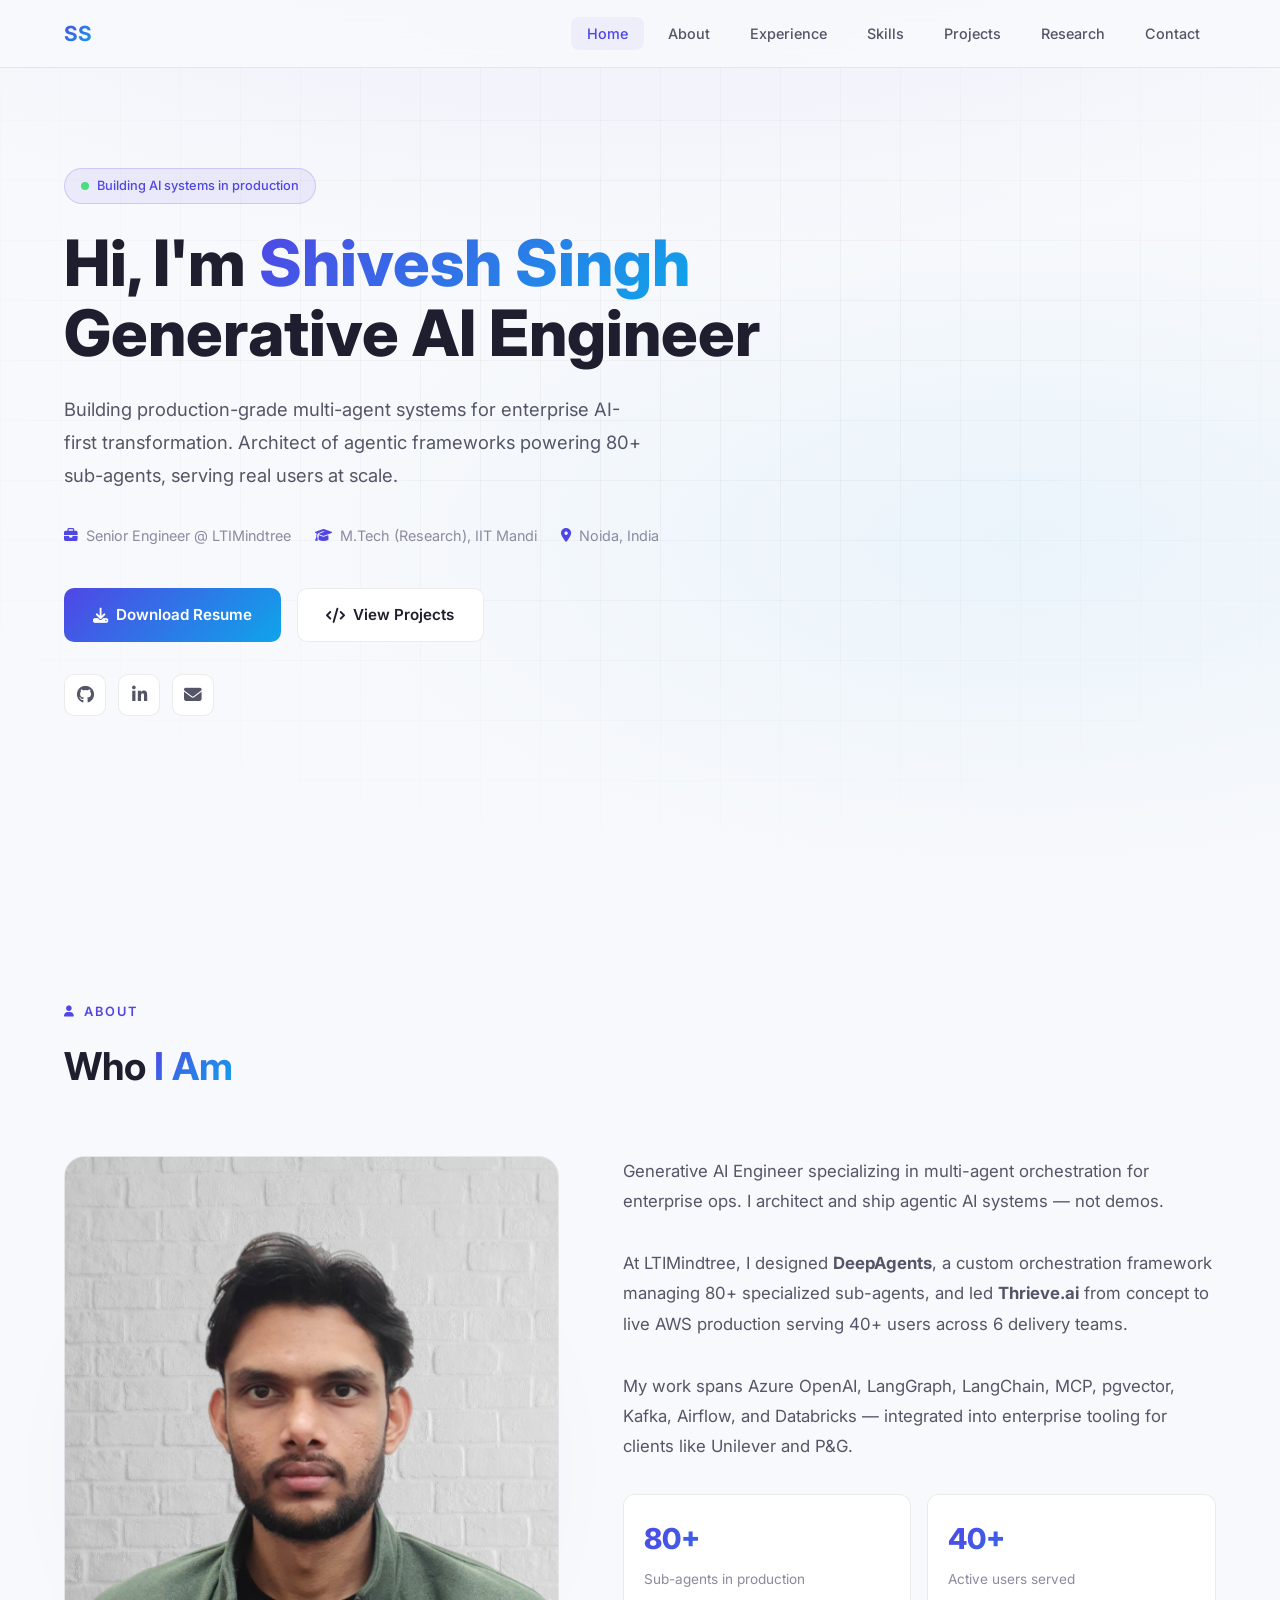
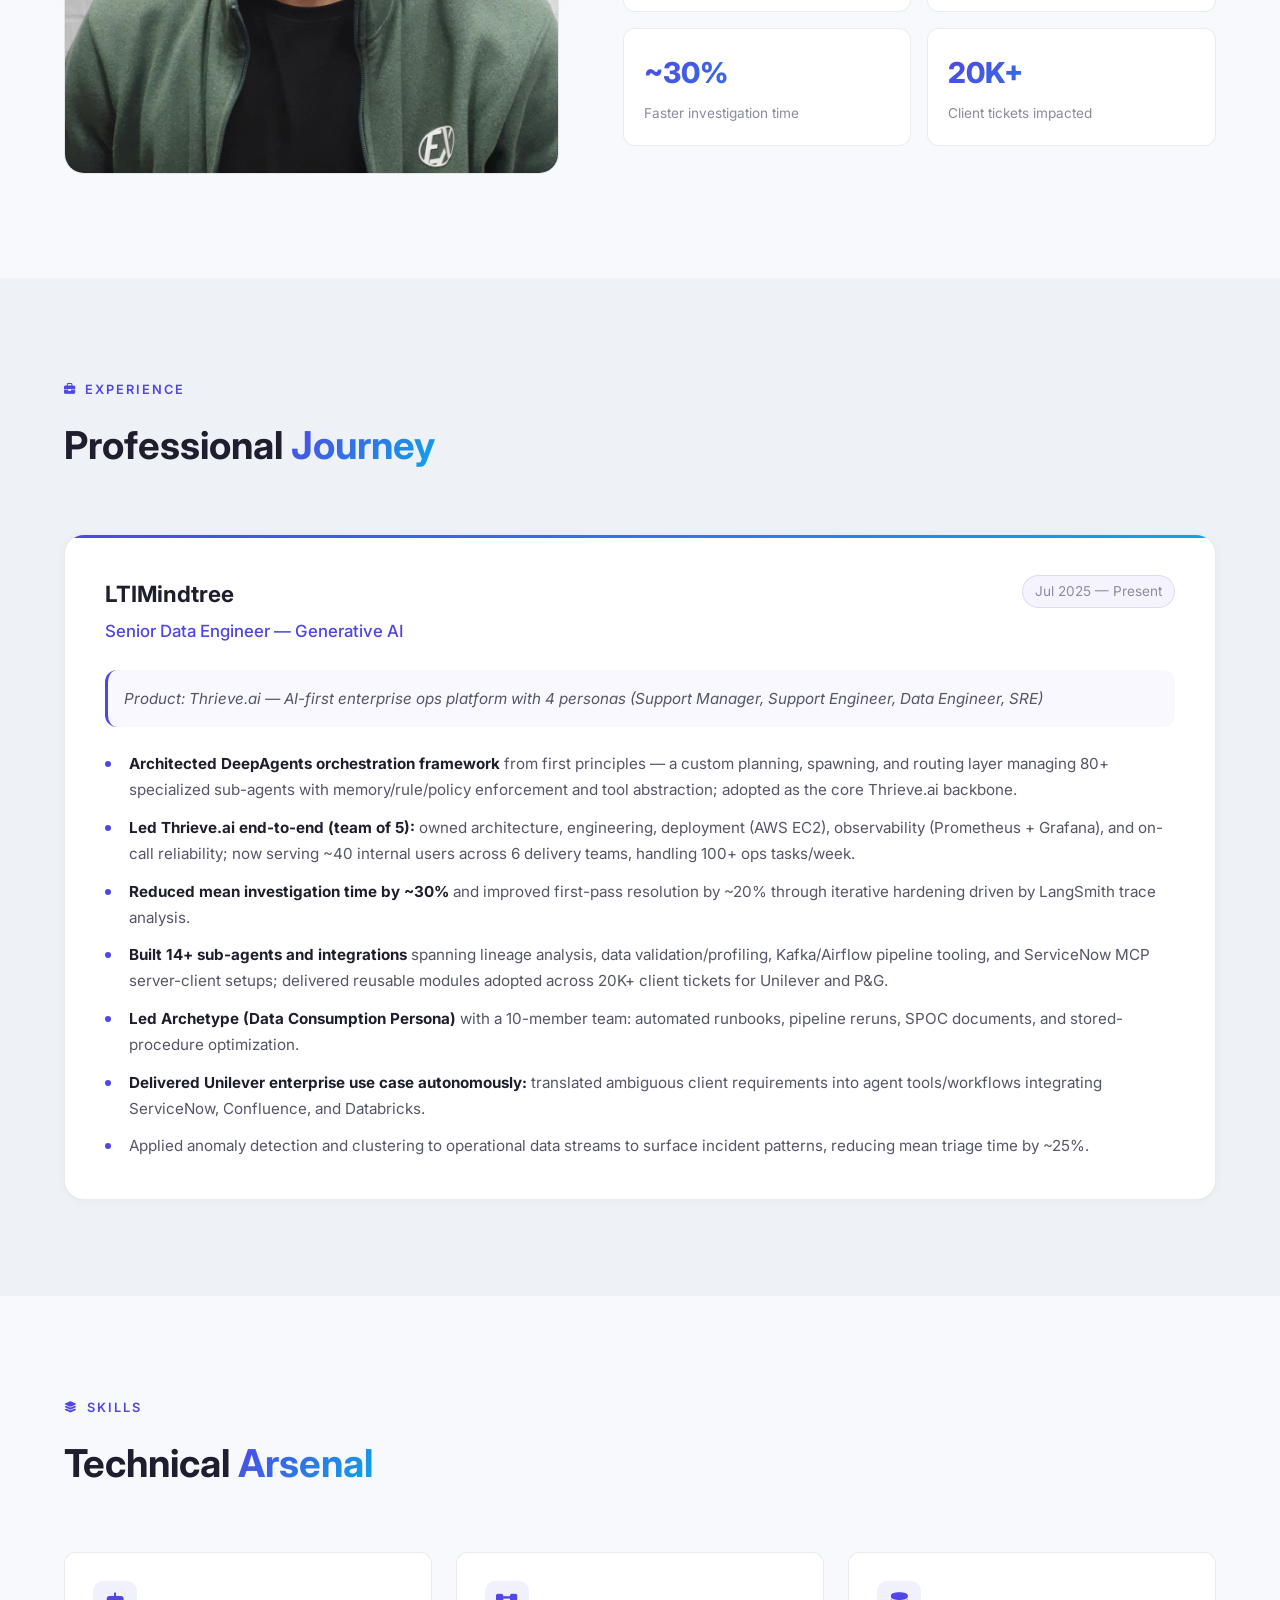
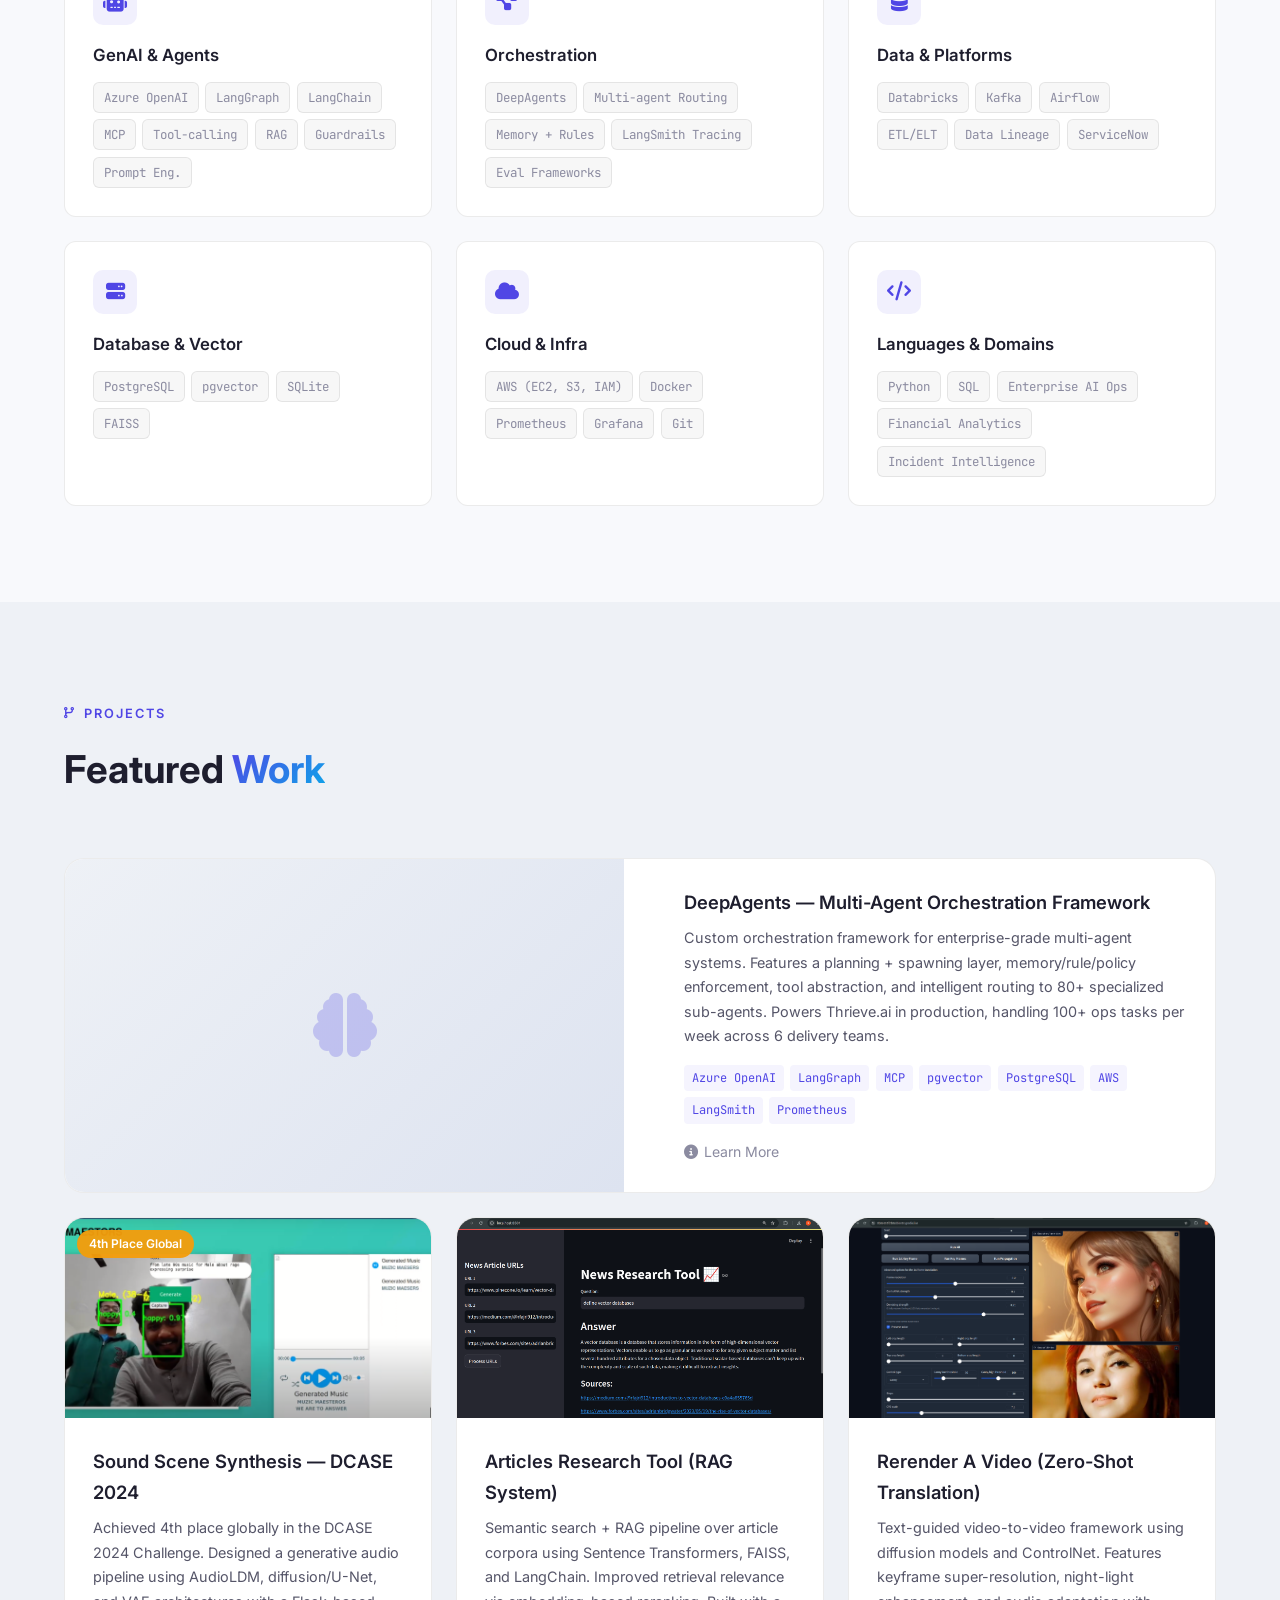
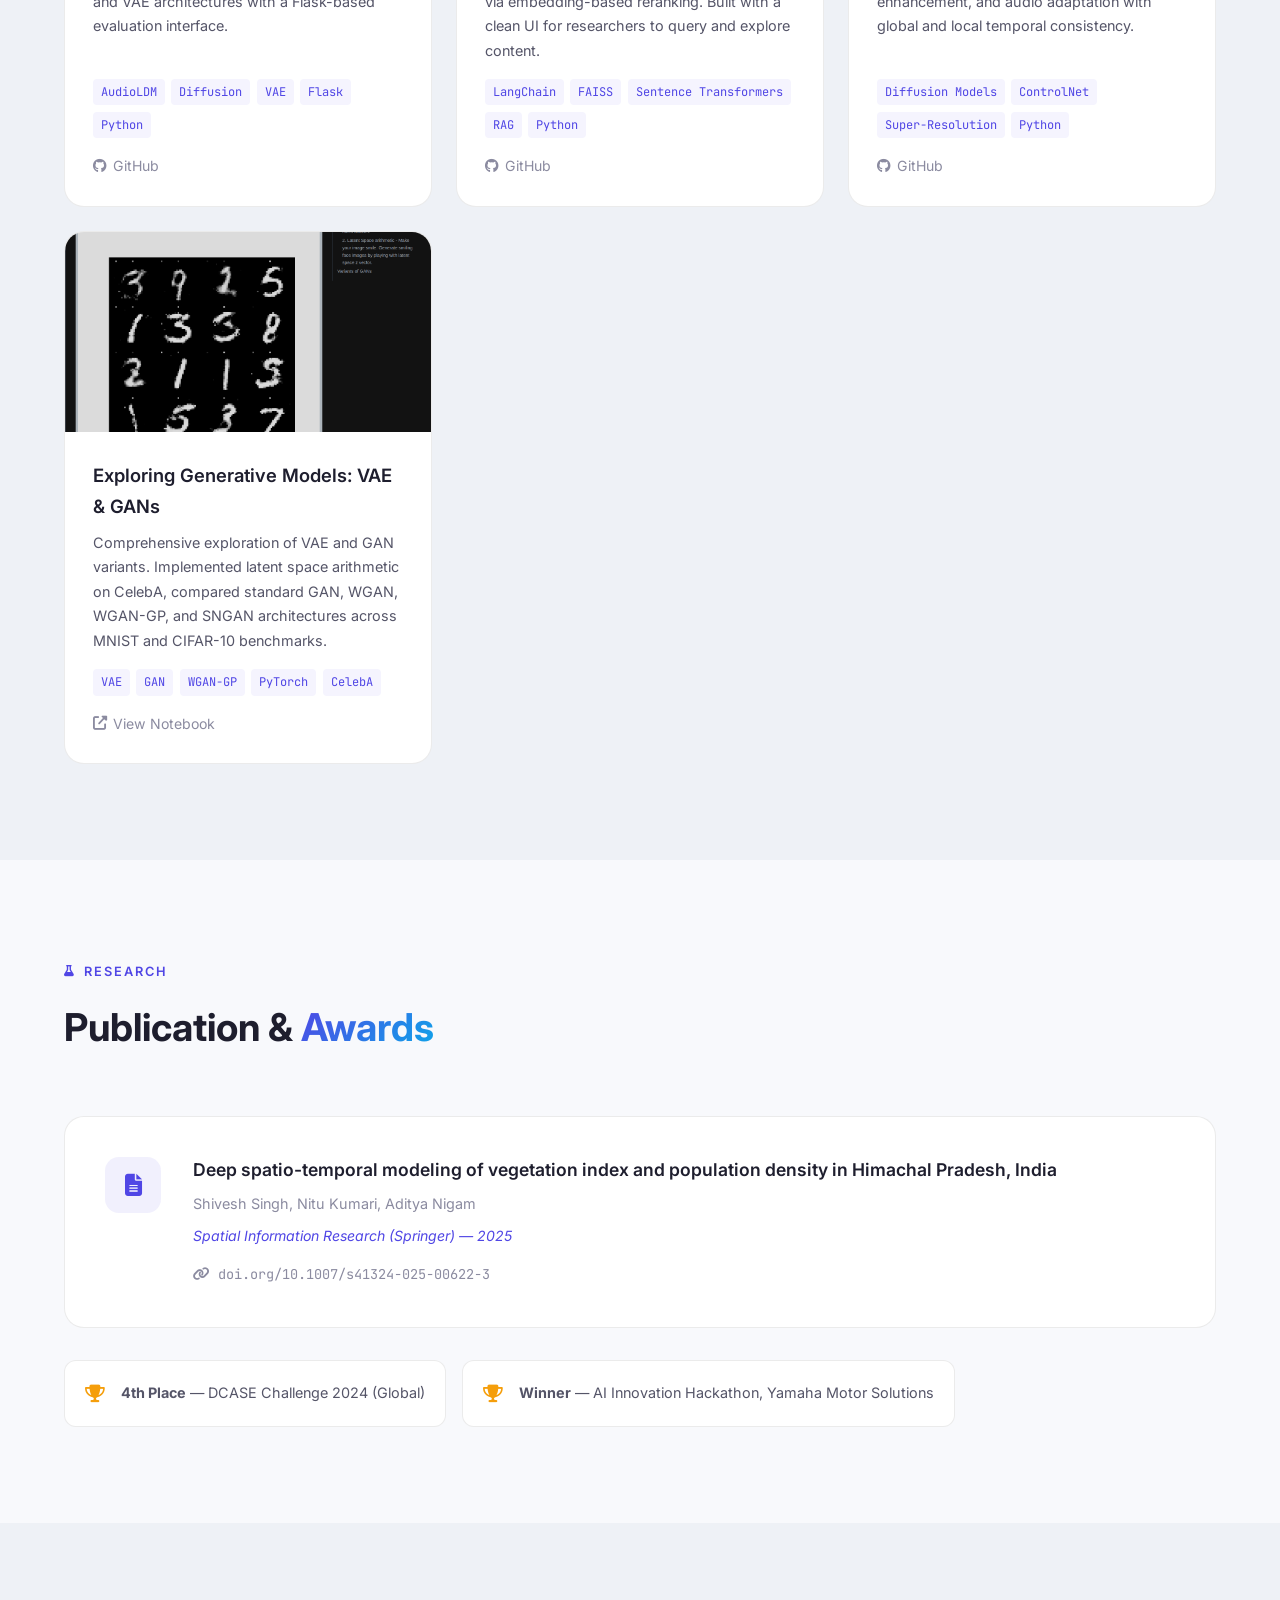
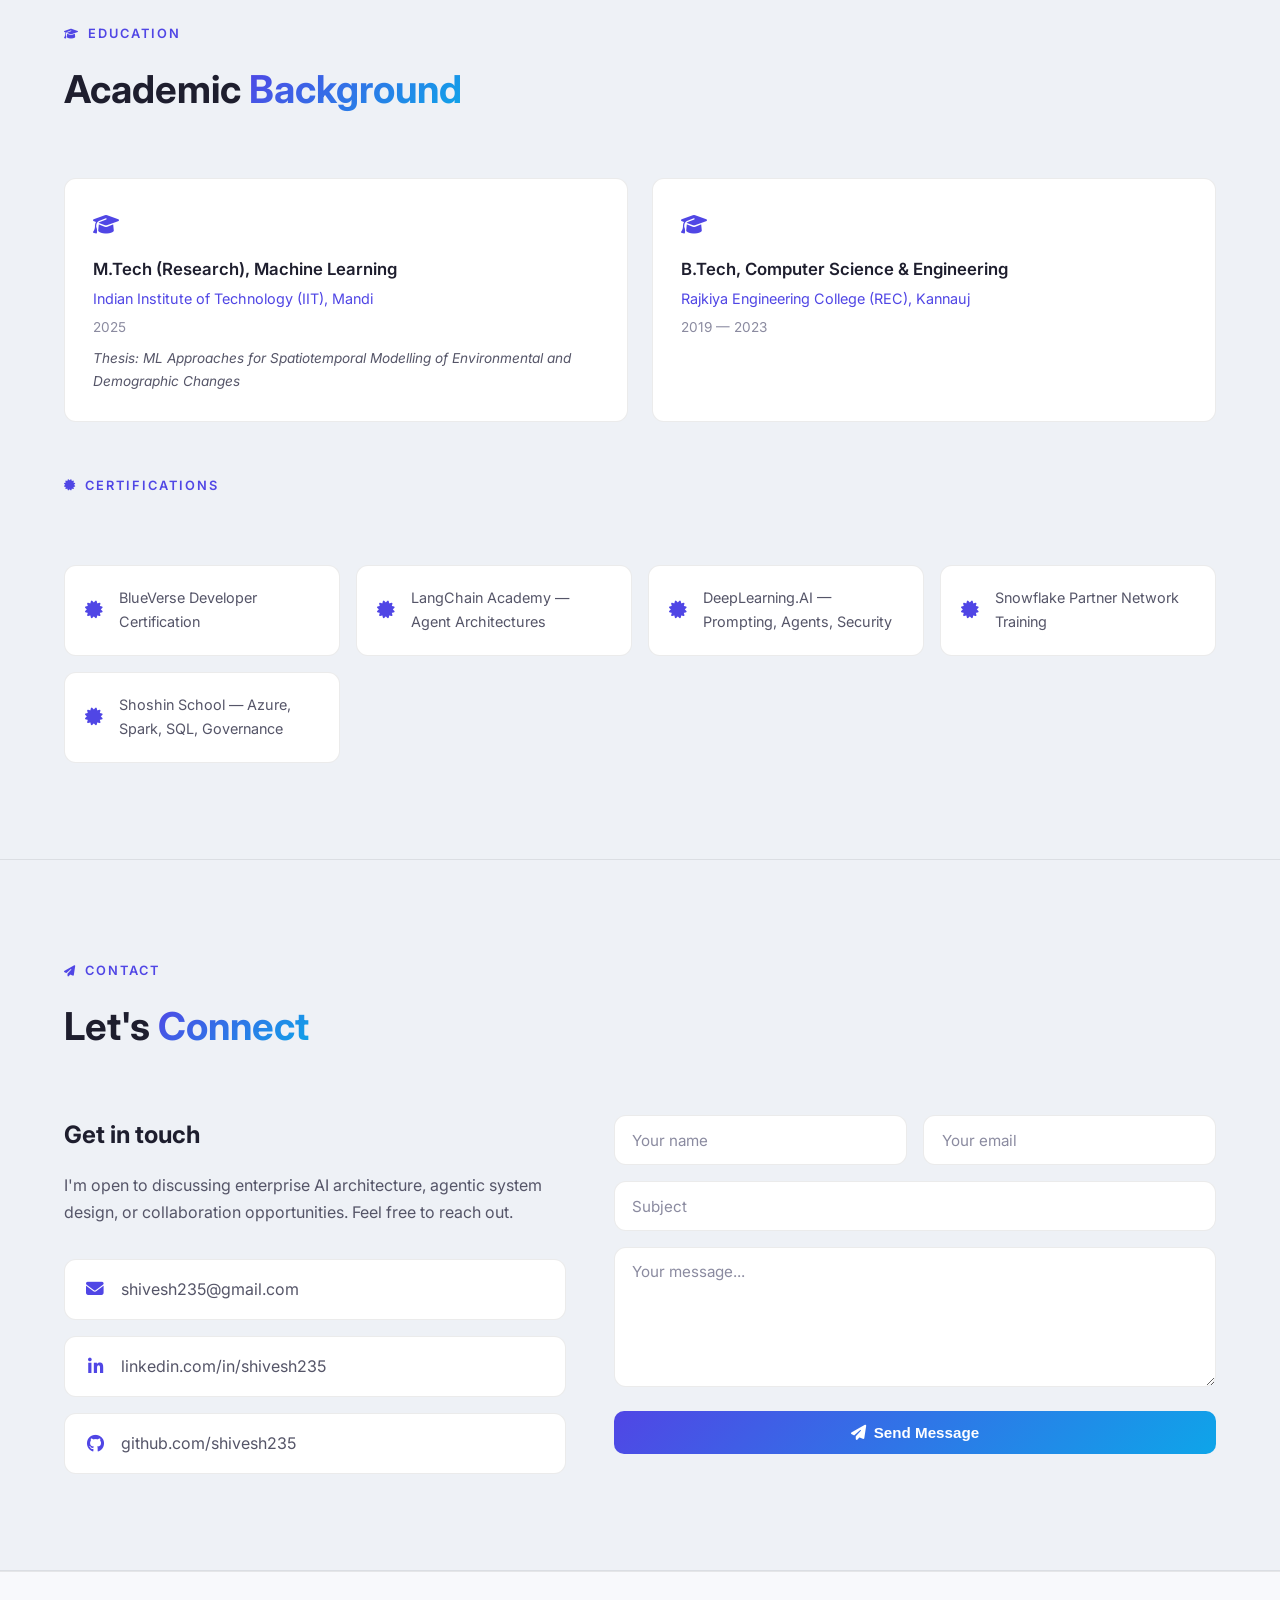
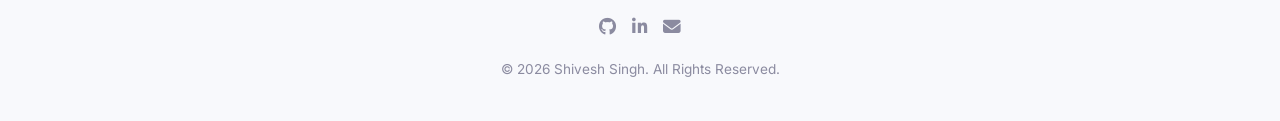
==== commit f17f3e36: "Update index.html" ====
--- a/index.html
+++ b/index.html
@@ -3,519 +3,1085 @@
 <head>
     <meta charset="UTF-8">
     <meta name="viewport" content="width=device-width, initial-scale=1.0">
-    <title>Shivesh Singh | ML Engineer & Researcher</title>
-    <!-- Styles and fonts from ai-engineer-portfolio.html -->
+    <title>Shivesh Singh | Generative AI Engineer</title>
+    <meta name="description" content="Generative AI Engineer specializing in production-grade multi-agent orchestration for enterprise AI-first transformation.">
+    <link rel="stylesheet" href="https://cdnjs.cloudflare.com/ajax/libs/font-awesome/6.5.1/css/all.min.css">
+    <link href="https://fonts.googleapis.com/css2?family=Inter:wght@300;400;500;600;700;800&family=JetBrains+Mono:wght@400;500&display=swap" rel="stylesheet">
     <style>
         :root {
-            --primary: #6d4aa5;
-            --secondary: #005043;
-            --accent: #19a0c9;
-            --light: #f5f9fc;
-            --dark: #535252;
-            --gray: #6c757d;
-            --border-radius: 8px;
-            --box-shadow: 0 4px 6px rgba(0, 0, 0, 0.1);
-            --transition: all 0.3s ease;
-        }
-        * { margin: 0; padding: 0; box-sizing: border-box; font-family: 'Poppins', sans-serif; }
-        body { background-color: var(--light); color: var(--dark); line-height: 1.6; }
-        header { background: linear-gradient(135deg, var(--secondary), var(--primary)); color: white; padding: 1rem 0; position: fixed; width: 100%; top: 0; z-index: 1000; box-shadow: var(--box-shadow); }
-        .container { width: 85%; max-width: 1200px; margin: 0 auto; }
-        nav { display: flex; justify-content: space-between; align-items: center; }
-        .logo { font-weight: 700; font-size: 1.5rem; }
-        .nav-links { display: flex; list-style: none; }
-        .nav-links li { margin-left: 2rem; }
-        .nav-links a { color: white; text-decoration: none; transition: var(--transition); font-weight: 500; }
-        .nav-links a:hover { color: rgba(255, 255, 255, 0.8); }
-        .burger { display: none; cursor: pointer; }
-        .burger div { width: 25px; height: 3px; background-color: white; margin: 5px; transition: var(--transition); }
-        .hero { height: 100vh; background: linear-gradient(rgba(0, 0, 0, 0.7), rgba(0, 0, 0, 0.7)), url('/api/placeholder/1200/600') center/cover no-repeat; color: white; display: flex; align-items: center; text-align: center; }
-        .hero-content { max-width: 800px; margin: 0 auto; }
-        .hero h1 { font-size: 3rem; margin-bottom: 1rem; opacity: 0; transform: translateY(20px); animation: fadeInUp 1s forwards; }
-        .hero p { font-size: 1.2rem; margin-bottom: 2rem; opacity: 0; transform: translateY(20px); animation: fadeInUp 1s 0.3s forwards; }
-        .profile-img { width: 160px; height: 160px; border-radius: 50%; border: 4px solid var(--accent); margin-bottom: 1.5rem; object-fit: cover; box-shadow: var(--box-shadow); }
-        .btn { display: inline-block; background-color: var(--accent); color: white; padding: 0.8rem 2rem; border-radius: var(--border-radius); text-decoration: none; font-weight: 500; transition: var(--transition); border: none; cursor: pointer; opacity: 0; transform: translateY(20px); animation: fadeInUp 1s 0.6s forwards; }
-        .btn:hover { background-color: #1389ad; transform: translateY(-3px); box-shadow: 0 10px 20px rgba(0, 0, 0, 0.2); }
-        section { padding: 5rem 0; }
-        .section-title { text-align: center; margin-bottom: 3rem; }
-        .section-title h2 { font-size: 2rem; color: var(--secondary); position: relative; display: inline-block; }
-        .section-title h2::after { content: ''; position: absolute; bottom: -10px; left: 50%; transform: translateX(-50%); width: 50px; height: 3px; background-color: var(--accent); }
-        .about-content { display: flex; align-items: center; gap: 2rem; }
-        .about-img { flex: 1; border-radius: var(--border-radius); overflow: hidden; box-shadow: var(--box-shadow); }
-        .about-img img { width: 100%; height: auto; transition: var(--transition); }
-        .about-text { flex: 2; }
-        .about-text h3 { margin-bottom: 1rem; color: var(--secondary); }
-        .about-list { margin: 1.5rem 0; }
-        .about-list li { margin-bottom: 0.5rem; color: var(--gray); }
-        .skills { background-color: #f0f5fa; }
-        .skills-container { display: grid; grid-template-columns: repeat(auto-fill, minmax(250px, 1fr)); gap: 2rem; }
-        .skill-card { background-color: white; padding: 1.5rem; border-radius: var(--border-radius); box-shadow: var(--box-shadow); transition: var(--transition); text-align: center; }
-        .skill-card:hover { transform: translateY(-5px); box-shadow: 0 10px 20px rgba(0, 0, 0, 0.1); }
-        .skill-icon { font-size: 2.5rem; color: var(--accent); margin-bottom: 1rem; }
-        .projects-container { display: grid; grid-template-columns: repeat(auto-fill, minmax(300px, 1fr)); gap: 2rem; }
-        .project-card { background-color: white; border-radius: var(--border-radius); overflow: hidden; box-shadow: var(--box-shadow); transition: var(--transition); }
-        .project-card:hover { transform: translateY(-5px); box-shadow: 0 10px 20px rgba(0, 0, 0, 0.1); }
-        .project-img { height: 200px; overflow: hidden; }
-        .project-img img { width: 100%; height: 100%; object-fit: cover; transition: var(--transition); }
-        .project-card:hover .project-img img { transform: scale(1.1); }
-        .project-content { padding: 1.5rem; }
-        .project-content h3 { margin-bottom: 0.5rem; color: var(--secondary); }
-        .project-content p { color: var(--gray); margin-bottom: 1rem; }
-        .project-links { display: flex; gap: 1rem; }
-        .project-links a { color: var(--accent); text-decoration: none; font-weight: 500; transition: var(--transition); }
-        .project-links a:hover { color: var(--secondary); }
-        .contact { background: linear-gradient(135deg, var(--secondary), var(--primary)); color: white; }
-        .contact-container { display: grid; grid-template-columns: repeat(2, 1fr); gap: 2rem; }
-        .contact-info h3 { margin-bottom: 1.5rem; }
-        .contact-info p { margin-bottom: 1rem; }
-        .contact-info .info-item { display: flex; align-items: center; margin-bottom: 1rem; }
-        .contact-info .info-item i { margin-right: 1rem; font-size: 1.2rem; }
+            --bg-primary: #f8f9fc;
+            --bg-secondary: #eef1f6;
+            --bg-card: #ffffff;
+            --bg-card-hover: #f3f4f8;
+            --accent: #5046e5;
+            --accent-glow: rgba(80, 70, 229, 0.15);
+            --accent-secondary: #0ea5e9;
+            --text-primary: #1e1e2e;
+            --text-secondary: #555568;
+            --text-muted: #8b8ba0;
+            --border: rgba(0, 0, 0, 0.08);
+            --border-hover: rgba(80, 70, 229, 0.35);
+            --gradient-1: linear-gradient(135deg, #5046e5, #0ea5e9);
+            --gradient-2: linear-gradient(135deg, #f8f9fc 0%, #eef1f6 100%);
+            --radius: 12px;
+            --radius-lg: 20px;
+            --transition: all 0.3s cubic-bezier(0.4, 0, 0.2, 1);
+        }
+
+        * { margin: 0; padding: 0; box-sizing: border-box; }
+        html { scroll-behavior: smooth; }
+        body {
+            font-family: 'Inter', -apple-system, BlinkMacSystemFont, sans-serif;
+            background-color: var(--bg-primary);
+            color: var(--text-primary);
+            line-height: 1.7;
+            overflow-x: hidden;
+        }
+
+        /* ===== SCROLLBAR ===== */
+        ::-webkit-scrollbar { width: 8px; }
+        ::-webkit-scrollbar-track { background: var(--bg-secondary); }
+        ::-webkit-scrollbar-thumb { background: #c8c8d8; border-radius: 4px; }
+        ::-webkit-scrollbar-thumb:hover { background: var(--accent); }
+
+        /* ===== NAVIGATION ===== */
+        header {
+            position: fixed; top: 0; width: 100%; z-index: 1000;
+            background: rgba(248, 249, 252, 0.85);
+            backdrop-filter: blur(20px);
+            border-bottom: 1px solid var(--border);
+            transition: var(--transition);
+        }
+        header.scrolled { background: rgba(248, 249, 252, 0.97); box-shadow: 0 1px 12px rgba(0,0,0,0.06); }
+        .container { width: 90%; max-width: 1200px; margin: 0 auto; }
+        nav { display: flex; justify-content: space-between; align-items: center; padding: 1rem 0; }
+        .logo {
+            font-weight: 700; font-size: 1.3rem;
+            background: var(--gradient-1); -webkit-background-clip: text;
+            -webkit-text-fill-color: transparent; background-clip: text;
+        }
+        .nav-links { display: flex; list-style: none; gap: 0.5rem; }
+        .nav-links a {
+            color: var(--text-secondary); text-decoration: none;
+            padding: 0.5rem 1rem; border-radius: 8px; font-size: 0.9rem;
+            font-weight: 500; transition: var(--transition);
+        }
+        .nav-links a:hover, .nav-links a.active {
+            color: var(--accent); background: rgba(80, 70, 229, 0.06);
+        }
+        .burger { display: none; cursor: pointer; flex-direction: column; gap: 5px; }
+        .burger span { display: block; width: 24px; height: 2px; background: var(--text-primary); transition: var(--transition); border-radius: 2px; }
+
+        /* ===== HERO ===== */
+        .hero {
+            min-height: 100vh; display: flex; align-items: center;
+            position: relative; overflow: hidden;
+            padding-top: 80px;
+        }
+        .hero-bg {
+            position: absolute; inset: 0; z-index: 0;
+            background:
+                radial-gradient(ellipse 80% 50% at 50% -20%, rgba(80, 70, 229, 0.08), transparent),
+                radial-gradient(ellipse 60% 40% at 80% 60%, rgba(14, 165, 233, 0.06), transparent);
+        }
+        .hero-grid {
+            position: absolute; inset: 0; z-index: 0;
+            background-image:
+                linear-gradient(rgba(0,0,0,0.03) 1px, transparent 1px),
+                linear-gradient(90deg, rgba(0,0,0,0.03) 1px, transparent 1px);
+            background-size: 60px 60px;
+            mask-image: radial-gradient(ellipse 70% 60% at 50% 40%, black 30%, transparent 100%);
+        }
+        .hero .container { position: relative; z-index: 1; }
+        .hero-content { max-width: 720px; }
+        .hero-badge {
+            display: inline-flex; align-items: center; gap: 8px;
+            padding: 6px 16px; border-radius: 50px;
+            background: rgba(80, 70, 229, 0.08); border: 1px solid rgba(80, 70, 229, 0.2);
+            font-size: 0.8rem; font-weight: 500; color: var(--accent);
+            margin-bottom: 1.5rem;
+            animation: fadeInUp 0.8s ease forwards;
+        }
+        .hero-badge .pulse {
+            width: 8px; height: 8px; border-radius: 50%;
+            background: #4ade80; animation: pulse 2s infinite;
+        }
+        .hero h1 {
+            font-size: clamp(2.5rem, 5vw, 4rem); font-weight: 800;
+            line-height: 1.1; margin-bottom: 1.5rem;
+            opacity: 0; animation: fadeInUp 0.8s 0.15s ease forwards;
+        }
+        .hero h1 .gradient-text {
+            background: var(--gradient-1); -webkit-background-clip: text;
+            -webkit-text-fill-color: transparent; background-clip: text;
+        }
+        .hero-subtitle {
+            font-size: 1.15rem; color: var(--text-secondary);
+            margin-bottom: 2rem; max-width: 580px; line-height: 1.8;
+            opacity: 0; animation: fadeInUp 0.8s 0.3s ease forwards;
+        }
+        .hero-meta {
+            display: flex; flex-wrap: wrap; gap: 1.5rem; margin-bottom: 2.5rem;
+            opacity: 0; animation: fadeInUp 0.8s 0.45s ease forwards;
+        }
+        .hero-meta-item {
+            display: flex; align-items: center; gap: 0.5rem;
+            color: var(--text-muted); font-size: 0.9rem;
+        }
+        .hero-meta-item i { color: var(--accent); font-size: 0.85rem; }
+        .hero-actions {
+            display: flex; flex-wrap: wrap; gap: 1rem;
+            opacity: 0; animation: fadeInUp 0.8s 0.6s ease forwards;
+        }
+        .btn-primary {
+            display: inline-flex; align-items: center; gap: 8px;
+            padding: 0.8rem 1.8rem; border-radius: 10px;
+            background: var(--gradient-1); color: white;
+            text-decoration: none; font-weight: 600; font-size: 0.95rem;
+            transition: var(--transition); border: none; cursor: pointer;
+        }
+        .btn-primary:hover { transform: translateY(-2px); box-shadow: 0 8px 30px rgba(80, 70, 229, 0.2); }
+        .btn-outline {
+            display: inline-flex; align-items: center; gap: 8px;
+            padding: 0.8rem 1.8rem; border-radius: 10px;
+            background: var(--bg-card); color: var(--text-primary);
+            text-decoration: none; font-weight: 600; font-size: 0.95rem;
+            border: 1px solid var(--border); transition: var(--transition); cursor: pointer;
+        }
+        .btn-outline:hover { border-color: var(--accent); background: rgba(80, 70, 229, 0.04); }
+        .hero-social {
+            display: flex; gap: 0.75rem; margin-top: 2rem;
+            opacity: 0; animation: fadeInUp 0.8s 0.75s ease forwards;
+        }
+        .hero-social a {
+            width: 42px; height: 42px; border-radius: 10px;
+            display: flex; align-items: center; justify-content: center;
+            background: var(--bg-card); border: 1px solid var(--border);
+            color: var(--text-secondary); font-size: 1.1rem;
+            transition: var(--transition); text-decoration: none;
+        }
+        .hero-social a:hover {
+            color: var(--accent); border-color: var(--border-hover);
+            transform: translateY(-2px);
+        }
+
+        /* ===== SECTIONS ===== */
+        section { padding: 6rem 0; }
+        .section-header { margin-bottom: 3.5rem; }
+        .section-label {
+            display: inline-flex; align-items: center; gap: 8px;
+            font-size: 0.8rem; font-weight: 600; text-transform: uppercase;
+            letter-spacing: 2px; color: var(--accent); margin-bottom: 0.75rem;
+        }
+        .section-label i { font-size: 0.7rem; }
+        .section-title {
+            font-size: clamp(1.8rem, 3vw, 2.5rem); font-weight: 700;
+            color: var(--text-primary);
+        }
+        .section-title span {
+            background: var(--gradient-1); -webkit-background-clip: text;
+            -webkit-text-fill-color: transparent; background-clip: text;
+        }
+
+        /* ===== ABOUT ===== */
+        .about-grid { display: grid; grid-template-columns: 1fr 1.2fr; gap: 4rem; align-items: start; }
+        .about-image-wrapper { position: relative; }
+        .about-image {
+            width: 100%; aspect-ratio: 4/5; object-fit: cover;
+            border-radius: var(--radius-lg);
+            border: 1px solid var(--border);
+        }
+        .about-image-glow {
+            position: absolute; inset: -20px; z-index: -1;
+            background: radial-gradient(circle at center, var(--accent-glow), transparent 70%);
+            filter: blur(40px); opacity: 0.4;
+        }
+        .about-text { font-size: 1.05rem; color: var(--text-secondary); margin-bottom: 2rem; line-height: 1.8; }
+        .about-highlights {
+            display: grid; grid-template-columns: 1fr 1fr; gap: 1rem;
+            margin-top: 2rem;
+        }
+        .highlight-card {
+            padding: 1.25rem; border-radius: var(--radius);
+            background: var(--bg-card); border: 1px solid var(--border);
+            transition: var(--transition);
+        }
+        .highlight-card:hover { border-color: var(--border-hover); }
+        .highlight-number {
+            font-size: 1.8rem; font-weight: 800;
+            background: var(--gradient-1); -webkit-background-clip: text;
+            -webkit-text-fill-color: transparent; background-clip: text;
+        }
+        .highlight-label { font-size: 0.85rem; color: var(--text-muted); margin-top: 0.25rem; }
+
+        /* ===== EXPERIENCE ===== */
+        .experience-card {
+            background: var(--bg-card); border: 1px solid var(--border);
+            border-radius: var(--radius-lg); padding: 2.5rem;
+            position: relative; overflow: hidden;
+        }
+        .experience-card::before {
+            content: ''; position: absolute; top: 0; left: 0;
+            width: 100%; height: 3px; background: var(--gradient-1);
+        }
+        .experience-card { box-shadow: 0 1px 8px rgba(0,0,0,0.04); }
+        .exp-header { display: flex; justify-content: space-between; align-items: flex-start; flex-wrap: wrap; gap: 1rem; margin-bottom: 1.5rem; }
+        .exp-company { font-size: 1.4rem; font-weight: 700; color: var(--text-primary); }
+        .exp-role { font-size: 1.05rem; color: var(--accent); font-weight: 500; margin-top: 0.25rem; }
+        .exp-date {
+            font-size: 0.85rem; color: var(--text-muted);
+            padding: 4px 12px; border-radius: 50px;
+            background: rgba(80, 70, 229, 0.06); border: 1px solid rgba(80, 70, 229, 0.15);
+            white-space: nowrap;
+        }
+        .exp-product {
+            font-size: 0.95rem; color: var(--text-secondary);
+            padding: 1rem; border-radius: var(--radius);
+            background: rgba(80, 70, 229, 0.04); border-left: 3px solid var(--accent);
+            margin-bottom: 1.5rem; font-style: italic;
+        }
+        .exp-achievements { list-style: none; display: grid; gap: 0.75rem; }
+        .exp-achievements li {
+            font-size: 0.95rem; color: var(--text-secondary);
+            padding-left: 1.5rem; position: relative; line-height: 1.7;
+        }
+        .exp-achievements li::before {
+            content: ''; position: absolute; left: 0; top: 10px;
+            width: 6px; height: 6px; border-radius: 50%;
+            background: var(--accent);
+        }
+        .exp-achievements strong { color: var(--text-primary); }
+
+        /* ===== SKILLS ===== */
+        .skills-section { background: var(--bg-secondary); }
+        .skills-grid {
+            display: grid; grid-template-columns: repeat(auto-fill, minmax(280px, 1fr));
+            gap: 1.5rem;
+        }
+        .skill-card {
+            background: var(--bg-card); border: 1px solid var(--border);
+            border-radius: var(--radius); padding: 1.75rem;
+            transition: var(--transition); position: relative; overflow: hidden;
+        }
+        .skill-card:hover { border-color: var(--border-hover); transform: translateY(-3px); box-shadow: 0 8px 24px rgba(80,70,229,0.08); }
+        .skill-card-icon {
+            width: 44px; height: 44px; border-radius: 10px;
+            display: flex; align-items: center; justify-content: center;
+            background: rgba(80, 70, 229, 0.08); color: var(--accent);
+            font-size: 1.2rem; margin-bottom: 1rem;
+        }
+        .skill-card h3 { font-size: 1.05rem; font-weight: 600; margin-bottom: 0.75rem; }
+        .skill-tags { display: flex; flex-wrap: wrap; gap: 0.4rem; }
+        .skill-tag {
+            font-size: 0.78rem; padding: 4px 10px; border-radius: 6px;
+            background: rgba(0, 0, 0, 0.03); border: 1px solid var(--border);
+            color: var(--text-muted); font-family: 'JetBrains Mono', monospace;
+            transition: var(--transition);
+        }
+        .skill-card:hover .skill-tag { border-color: rgba(80, 70, 229, 0.15); color: var(--text-secondary); }
+
+        /* ===== PROJECTS ===== */
+        .projects-grid {
+            display: grid; grid-template-columns: repeat(auto-fill, minmax(350px, 1fr));
+            gap: 1.5rem;
+        }
+        .project-card {
+            background: var(--bg-card); border: 1px solid var(--border);
+            border-radius: var(--radius-lg); overflow: hidden;
+            transition: var(--transition); display: flex; flex-direction: column;
+        }
+        .project-card:hover { border-color: var(--border-hover); transform: translateY(-4px); box-shadow: 0 12px 32px rgba(0,0,0,0.06); }
+        .project-card.featured { grid-column: 1 / -1; }
+        .project-card.featured .project-body { display: grid; grid-template-columns: 1fr 1fr; gap: 2rem; }
+        .project-img-wrap {
+            height: 200px; overflow: hidden; position: relative;
+            background: var(--bg-secondary);
+        }
+        .project-card.featured .project-img-wrap { height: 100%; min-height: 250px; }
+        .project-img-wrap img { width: 100%; height: 100%; object-fit: cover; transition: transform 0.5s ease; }
+        .project-card:hover .project-img-wrap img { transform: scale(1.05); }
+        .project-badge {
+            position: absolute; top: 12px; left: 12px;
+            padding: 4px 12px; border-radius: 50px; font-size: 0.75rem;
+            font-weight: 600; background: rgba(80, 70, 229, 0.9); color: white;
+        }
+        .project-badge.production { background: rgba(16, 185, 129, 0.95); color: #fff; }
+        .project-badge.award { background: rgba(245, 158, 11, 0.95); color: #fff; }
+        .project-content { padding: 1.75rem; flex: 1; display: flex; flex-direction: column; }
+        .project-content h3 { font-size: 1.15rem; font-weight: 600; margin-bottom: 0.5rem; }
+        .project-content p { font-size: 0.9rem; color: var(--text-secondary); line-height: 1.7; margin-bottom: 1rem; flex: 1; }
+        .project-stack { display: flex; flex-wrap: wrap; gap: 0.4rem; margin-bottom: 1rem; }
+        .project-stack span {
+            font-size: 0.75rem; padding: 3px 8px; border-radius: 4px;
+            background: rgba(80, 70, 229, 0.06); color: var(--accent);
+            font-family: 'JetBrains Mono', monospace;
+        }
+        .project-links { display: flex; gap: 1rem; margin-top: auto; }
+        .project-links a {
+            font-size: 0.88rem; color: var(--text-muted); text-decoration: none;
+            display: flex; align-items: center; gap: 6px; transition: var(--transition);
+        }
+        .project-links a:hover { color: var(--accent); }
+
+        /* ===== PUBLICATION ===== */
+        .publication-card {
+            background: var(--bg-card); border: 1px solid var(--border);
+            border-radius: var(--radius-lg); padding: 2.5rem;
+            display: flex; gap: 2rem; align-items: flex-start;
+        }
+        .pub-icon {
+            width: 56px; height: 56px; border-radius: 14px; flex-shrink: 0;
+            display: flex; align-items: center; justify-content: center;
+            background: rgba(80, 70, 229, 0.08); color: var(--accent); font-size: 1.4rem;
+        }
+        .pub-content h3 { font-size: 1.1rem; font-weight: 600; margin-bottom: 0.5rem; line-height: 1.5; }
+        .pub-content .pub-authors { font-size: 0.9rem; color: var(--text-muted); margin-bottom: 0.5rem; }
+        .pub-content .pub-journal {
+            font-size: 0.88rem; color: var(--accent); font-style: italic;
+            margin-bottom: 0.75rem;
+        }
+        .pub-content .pub-doi a {
+            font-size: 0.85rem; color: var(--text-muted); text-decoration: none;
+            font-family: 'JetBrains Mono', monospace; transition: var(--transition);
+        }
+        .pub-content .pub-doi a:hover { color: var(--accent); }
+
+        /* ===== EDUCATION ===== */
+        .education-grid { display: grid; grid-template-columns: 1fr 1fr; gap: 1.5rem; }
+        .edu-card {
+            background: var(--bg-card); border: 1px solid var(--border);
+            border-radius: var(--radius); padding: 1.75rem; transition: var(--transition);
+        }
+        .edu-card:hover { border-color: var(--border-hover); }
+        .edu-icon { color: var(--accent); font-size: 1.3rem; margin-bottom: 0.75rem; }
+        .edu-card h3 { font-size: 1.05rem; font-weight: 600; margin-bottom: 0.25rem; }
+        .edu-card .edu-school { font-size: 0.9rem; color: var(--accent); margin-bottom: 0.25rem; }
+        .edu-card .edu-year { font-size: 0.85rem; color: var(--text-muted); }
+        .edu-card .edu-detail { font-size: 0.85rem; color: var(--text-secondary); margin-top: 0.5rem; font-style: italic; }
+
+        /* ===== CERTIFICATIONS ===== */
+        .certs-grid { display: grid; grid-template-columns: repeat(auto-fill, minmax(260px, 1fr)); gap: 1rem; }
+        .cert-item {
+            display: flex; align-items: center; gap: 1rem;
+            padding: 1.25rem; border-radius: var(--radius);
+            background: var(--bg-card); border: 1px solid var(--border);
+            transition: var(--transition);
+        }
+        .cert-item:hover { border-color: var(--border-hover); }
+        .cert-item i { color: var(--accent); font-size: 1.1rem; flex-shrink: 0; }
+        .cert-item span { font-size: 0.9rem; color: var(--text-secondary); }
+
+        /* ===== CONTACT ===== */
+        .contact-section {
+            background: var(--bg-secondary);
+            border-top: 1px solid var(--border);
+            border-bottom: 1px solid var(--border);
+        }
+        .contact-grid { display: grid; grid-template-columns: 1fr 1.2fr; gap: 3rem; }
+        .contact-info h3 { font-size: 1.5rem; font-weight: 700; margin-bottom: 1rem; }
+        .contact-info p { color: var(--text-secondary); margin-bottom: 2rem; }
+        .contact-links { display: grid; gap: 1rem; }
+        .contact-link {
+            display: flex; align-items: center; gap: 1rem;
+            padding: 1rem 1.25rem; border-radius: var(--radius);
+            background: var(--bg-card); border: 1px solid var(--border);
+            text-decoration: none; color: var(--text-secondary);
+            transition: var(--transition);
+        }
+        .contact-link:hover { border-color: var(--border-hover); color: var(--text-primary); }
+        .contact-link i { color: var(--accent); font-size: 1.1rem; width: 20px; text-align: center; }
         .contact-form form { display: grid; gap: 1rem; }
-        .form-group { margin-bottom: 1rem; }
-        .form-group label { display: block; margin-bottom: 0.5rem; font-weight: 500; }
-        .form-control { width: 100%; padding: 0.8rem; border: 1px solid #ddd; border-radius: var(--border-radius); background-color: rgba(255, 255, 255, 0.1); color: white; }
-        .form-control::placeholder { color: rgba(255, 255, 255, 0.7); }
-        textarea.form-control { resize: vertical; min-height: 150px; }
-        footer { background-color: var(--dark); color: white; text-align: center; padding: 2rem 0; }
-        .social-links { margin: 1rem 0; }
-        .social-links a { display: inline-block; color: white; margin: 0 0.5rem; font-size: 1.5rem; transition: var(--transition); }
-        .social-links a:hover { color: var(--accent); transform: translateY(-3px); }
-        .back-to-top { position: fixed; bottom: 2rem; right: 2rem; background-color: var(--accent); color: white; width: 50px; height: 50px; border-radius: 50%; display: flex; justify-content: center; align-items: center; text-decoration: none; transition: var(--transition); opacity: 0; visibility: hidden; z-index: 999; }
+        .form-row { display: grid; grid-template-columns: 1fr 1fr; gap: 1rem; }
+        .form-group input, .form-group textarea {
+            width: 100%; padding: 0.9rem 1.1rem; border-radius: var(--radius);
+            background: var(--bg-card); border: 1px solid var(--border);
+            color: var(--text-primary); font-family: inherit; font-size: 0.95rem;
+            transition: var(--transition); outline: none;
+        }
+        .form-group input:focus, .form-group textarea:focus { border-color: var(--accent); }
+        .form-group input::placeholder, .form-group textarea::placeholder { color: var(--text-muted); }
+        .form-group textarea { resize: vertical; min-height: 140px; }
+
+        /* ===== FOOTER ===== */
+        footer {
+            padding: 2.5rem 0; text-align: center;
+            border-top: 1px solid var(--border);
+            background: var(--bg-primary);
+        }
+        footer p { color: var(--text-muted); font-size: 0.85rem; }
+        .footer-social { display: flex; justify-content: center; gap: 1rem; margin-bottom: 1rem; }
+        .footer-social a {
+            color: var(--text-muted); font-size: 1.1rem;
+            transition: var(--transition); text-decoration: none;
+        }
+        .footer-social a:hover { color: var(--accent); }
+
+        /* ===== BACK TO TOP ===== */
+        .back-to-top {
+            position: fixed; bottom: 2rem; right: 2rem; z-index: 999;
+            width: 44px; height: 44px; border-radius: 10px;
+            background: var(--bg-card); border: 1px solid var(--border);
+            color: var(--text-secondary); display: flex;
+            align-items: center; justify-content: center;
+            text-decoration: none; transition: var(--transition);
+            opacity: 0; visibility: hidden;
+        }
         .back-to-top.show { opacity: 1; visibility: visible; }
-        .back-to-top:hover { background-color: var(--secondary); transform: translateY(-3px); }
-        @keyframes fadeInUp { to { opacity: 1; transform: translateY(0); } }
-        .fade-in { opacity: 0; transform: translateY(20px); transition: opacity 0.6s ease, transform 0.6s ease; }
-        .fade-in.show { opacity: 1; transform: translateY(0); }
-        @media screen and (max-width: 768px) { .nav-links { position: absolute; right: 0; height: 92vh; top: 8vh; background-color: var(--secondary); display: flex; flex-direction: column; align-items: center; width: 50%; transform: translateX(100%); transition: transform 0.5s ease-in; z-index: 1; } .nav-links li { opacity: 0; margin: 1.5rem 0; } .burger { display: block; } .nav-active { transform: translateX(0%); } .about-content { flex-direction: column; } .contact-container { grid-template-columns: 1fr; } .hero h1 { font-size: 2.5rem; } }
-        @media screen and (max-width: 500px) { .skills-container, .projects-container { grid-template-columns: 1fr; } }
-        @keyframes navLinkFade { from { opacity: 0; transform: translateX(50px); } to { opacity: 1; transform: translateX(0); } }
+        .back-to-top:hover { color: var(--accent); border-color: var(--border-hover); transform: translateY(-2px); }
+
+        /* ===== ANIMATIONS ===== */
+        @keyframes fadeInUp {
+            from { opacity: 0; transform: translateY(24px); }
+            to { opacity: 1; transform: translateY(0); }
+        }
+        @keyframes pulse {
+            0%, 100% { opacity: 1; transform: scale(1); }
+            50% { opacity: 0.5; transform: scale(1.5); }
+        }
+        .reveal {
+            opacity: 0; transform: translateY(30px);
+            transition: opacity 0.7s ease, transform 0.7s ease;
+        }
+        .reveal.visible { opacity: 1; transform: translateY(0); }
+        noscript ~ * .reveal, .no-js .reveal { opacity: 1; transform: none; }
+
+        /* ===== RESPONSIVE ===== */
+        @media (max-width: 900px) {
+            .about-grid { grid-template-columns: 1fr; gap: 2rem; }
+            .education-grid { grid-template-columns: 1fr; }
+            .contact-grid { grid-template-columns: 1fr; }
+            .project-card.featured .project-body { grid-template-columns: 1fr; }
+            .projects-grid { grid-template-columns: 1fr; }
+        }
+        @media (max-width: 768px) {
+            .nav-links {
+                position: fixed; top: 0; right: -100%; width: 70%; height: 100vh;
+                background: var(--bg-primary); flex-direction: column;
+                justify-content: center; align-items: center; gap: 0.5rem;
+                transition: right 0.4s ease; border-left: 1px solid var(--border);
+                box-shadow: -4px 0 24px rgba(0,0,0,0.08);
+            }
+            .nav-links.active { right: 0; }
+            .burger { display: flex; z-index: 1001; }
+            .burger.active span:nth-child(1) { transform: rotate(45deg) translate(5px, 5px); }
+            .burger.active span:nth-child(2) { opacity: 0; }
+            .burger.active span:nth-child(3) { transform: rotate(-45deg) translate(5px, -5px); }
+            .hero-meta { gap: 1rem; }
+            .about-highlights { grid-template-columns: 1fr 1fr; }
+            .form-row { grid-template-columns: 1fr; }
+            .publication-card { flex-direction: column; }
+            .skills-grid { grid-template-columns: 1fr 1fr; }
+        }
+        @media (max-width: 480px) {
+            .about-highlights { grid-template-columns: 1fr; }
+            .skills-grid { grid-template-columns: 1fr; }
+            .certs-grid { grid-template-columns: 1fr; }
+        }
     </style>
-    <link rel="stylesheet" href="https://cdnjs.cloudflare.com/ajax/libs/font-awesome/6.0.0-beta3/css/all.min.css">
-    <link href="https://fonts.googleapis.com/css2?family=Poppins:wght@300;400;500;600;700&display=swap" rel="stylesheet">
 </head>
 <body>
-    <!-- Header & Navigation -->
+
+    <!-- ===== HEADER ===== -->
     <header>
         <div class="container">
             <nav>
-                <div class="logo">Shivesh Singh</div>
+                <div class="logo">SS</div>
                 <ul class="nav-links">
                     <li><a href="#home">Home</a></li>
                     <li><a href="#about">About</a></li>
-                    <li><a href="#education">Education</a></li>
+                    <li><a href="#experience">Experience</a></li>
                     <li><a href="#skills">Skills</a></li>
                     <li><a href="#projects">Projects</a></li>
+                    <li><a href="#publications">Research</a></li>
                     <li><a href="#contact">Contact</a></li>
                 </ul>
-                <div class="burger">
-                    <div class="line1"></div>
-                    <div class="line2"></div>
-                    <div class="line3"></div>
+                <div class="burger" aria-label="Toggle navigation" role="button" tabindex="0">
+                    <span></span><span></span><span></span>
                 </div>
             </nav>
         </div>
     </header>
 
-    <!-- Hero Section -->
+    <!-- ===== HERO ===== -->
     <section id="home" class="hero">
-        <div class="container hero-content">
-            <!-- <img src="profile.png" alt="Shivesh Singh" class="profile-img"> -->
-            <h1>Shivesh Singh</h1>
-            <p>Data Scientist / ML Engineer<br>Bridging research and real-world AI solutions. M.Tech(R) @ IIT Mandi. Deep Learning, Generative AI, Spatiotemporal Modeling.</p>
-            <a href="resume.pdf" class="btn" download>Download Resume</a>
-            <div class="social-links" style="margin-top: 1.5rem;">
-                <a href="https://github.com/shivesh235" target="_blank"><i class="fab fa-github"></i></a>
-                <a href="https://www.linkedin.com/in/shivesh235" target="_blank"><i class="fab fa-linkedin"></i></a>
-                <a href="mailto:shivesh235@gmail.com"><i class="fas fa-envelope"></i></a>
+        <div class="hero-bg"></div>
+        <div class="hero-grid"></div>
+        <div class="container">
+            <div class="hero-content">
+                <div class="hero-badge">
+                    <span class="pulse"></span>
+                    Building AI systems in production
+                </div>
+                <h1>
+                    Hi, I'm <span class="gradient-text">Shivesh Singh</span><br>
+                    Generative AI Engineer
+                </h1>
+                <p class="hero-subtitle">
+                    Building production-grade multi-agent systems for enterprise AI-first transformation.
+                    Architect of agentic frameworks powering 80+ sub-agents, serving real users at scale.
+                </p>
+                <div class="hero-meta">
+                    <div class="hero-meta-item">
+                        <i class="fas fa-briefcase"></i>
+                        <span>Senior Engineer @ LTIMindtree</span>
+                    </div>
+                    <div class="hero-meta-item">
+                        <i class="fas fa-graduation-cap"></i>
+                        <span>M.Tech (Research), IIT Mandi</span>
+                    </div>
+                    <div class="hero-meta-item">
+                        <i class="fas fa-map-marker-alt"></i>
+                        <span>Noida, India</span>
+                    </div>
+                </div>
+                <div class="hero-actions">
+                    <a href="resume.pdf" class="btn-primary" download>
+                        <i class="fas fa-download"></i> Download Resume
+                    </a>
+                    <a href="#projects" class="btn-outline">
+                        <i class="fas fa-code"></i> View Projects
+                    </a>
+                </div>
+                <div class="hero-social">
+                    <a href="https://github.com/shivesh235" target="_blank" rel="noopener noreferrer" title="GitHub"><i class="fab fa-github"></i></a>
+                    <a href="https://www.linkedin.com/in/shivesh235" target="_blank" rel="noopener noreferrer" title="LinkedIn"><i class="fab fa-linkedin-in"></i></a>
+                    <a href="mailto:shivesh235@gmail.com" title="Email"><i class="fas fa-envelope"></i></a>
+                </div>
             </div>
         </div>
     </section>
 
-    <!-- About Section -->
+    <!-- ===== ABOUT ===== -->
     <section id="about">
         <div class="container">
-            <div class="section-title">
-                <h2>About Me</h2>
-            </div>
-            <div class="about-content">
-                <div class="about-img">
-                    <img src="profile.png" alt="Shivesh Singh">
-                </div>
-                <div class="about-text fade-in">
-                    <h3>ML Engineer & Researcher</h3>
-                    <p>As a passionate Machine Learning Engineer and Researcher, I specialize in developing innovative AI-driven solutions that bridge the gap between research and real-world applications. With a strong academic foundation from IIT Mandi, where I am pursuing an M.Tech by Research in Machine Learning, I have cultivated expertise in deep learning, generative AI, and spatiotemporal modeling.</p>
-                    <ul class="about-list">
-                        <li>Machine Learning, Deep Learning, Generative AI</li>
-                        <li>Computer Vision, NLP/LLMs, Data Visualization</li>
-                        <li>Research Publication</li>
-                    </ul>
+            <div class="section-header reveal">
+                <div class="section-label"><i class="fas fa-user"></i> About</div>
+                <h2 class="section-title">Who <span>I Am</span></h2>
+            </div>
+            <div class="about-grid">
+                <div class="about-image-wrapper reveal">
+                    <div class="about-image-glow"></div>
+                    <img src="profile.png" alt="Shivesh Singh" class="about-image">
+                </div>
+                <div class="reveal">
+                    <p class="about-text">
+                        Generative AI Engineer specializing in multi-agent orchestration for enterprise ops.
+                        I architect and ship agentic AI systems &mdash; not demos.
+                    </p>
+                    <p class="about-text">
+                        At LTIMindtree, I designed <strong>DeepAgents</strong>, a custom orchestration framework
+                        managing 80+ specialized sub-agents, and led <strong>Thrieve.ai</strong> from concept to
+                        live AWS production serving 40+ users across 6 delivery teams.
+                    </p>
+                    <p class="about-text">
+                        My work spans Azure OpenAI, LangGraph, LangChain, MCP, pgvector, Kafka, Airflow,
+                        and Databricks &mdash; integrated into enterprise tooling for clients like Unilever and P&amp;G.
+                    </p>
+                    <div class="about-highlights">
+                        <div class="highlight-card">
+                            <div class="highlight-number">80+</div>
+                            <div class="highlight-label">Sub-agents in production</div>
+                        </div>
+                        <div class="highlight-card">
+                            <div class="highlight-number">40+</div>
+                            <div class="highlight-label">Active users served</div>
+                        </div>
+                        <div class="highlight-card">
+                            <div class="highlight-number">~30%</div>
+                            <div class="highlight-label">Faster investigation time</div>
+                        </div>
+                        <div class="highlight-card">
+                            <div class="highlight-number">20K+</div>
+                            <div class="highlight-label">Client tickets impacted</div>
+                        </div>
+                    </div>
                 </div>
             </div>
         </div>
     </section>
 
-    <!-- Education Section -->
-    <section id="education" class="skills">
+    <!-- ===== EXPERIENCE ===== -->
+    <section id="experience" class="skills-section">
         <div class="container">
-            <div class="section-title">
-                <h2>Education</h2>
-            </div>
-            <div class="skills-container">
-                <div class="skill-card fade-in">
-                    <div class="skill-icon"><i class="fas fa-graduation-cap"></i></div>
-                    <h3>M.Tech(R)/M.S in Machine Learning</h3>
-                    <p>Indian Institute of Technology, Mandi</p>
-                    <p>2025</p>
-                </div>
-                <div class="skill-card fade-in">
-                    <div class="skill-icon"><i class="fas fa-graduation-cap"></i></div>
-                    <h3>B.Tech in Computer Science</h3>
-                    <p>Rajkiya Engineering College, Kannauj</p>
-                    <p>2023</p>
-                </div>
-                <div class="skill-card fade-in">
-                    <div class="skill-icon"><i class="fas fa-certificate"></i></div>
-                    <h3>Certifications</h3>
-                    <p>Deep Learning Specialization</p>
-                    <p>Google Cloud Professional AI Engineer</p>
-                </div>
-                <div class="skill-card fade-in">
-                    <div class="skill-icon"><i class="fas fa-award"></i></div>
-                    <h3>Achievements</h3>
-                    <p>Research Publication</p>
-                </div>
+            <div class="section-header reveal">
+                <div class="section-label"><i class="fas fa-briefcase"></i> Experience</div>
+                <h2 class="section-title">Professional <span>Journey</span></h2>
+            </div>
+            <div class="experience-card reveal">
+                <div class="exp-header">
+                    <div>
+                        <div class="exp-company">LTIMindtree</div>
+                        <div class="exp-role">Senior Data Engineer &mdash; Generative AI</div>
+                    </div>
+                    <div class="exp-date">Jul 2025 &mdash; Present</div>
+                </div>
+                <div class="exp-product">
+                    Product: Thrieve.ai &mdash; AI-first enterprise ops platform with 4 personas
+                    (Support Manager, Support Engineer, Data Engineer, SRE)
+                </div>
+                <ul class="exp-achievements">
+                    <li><strong>Architected DeepAgents orchestration framework</strong> from first principles &mdash; a custom planning, spawning, and routing layer managing 80+ specialized sub-agents with memory/rule/policy enforcement and tool abstraction; adopted as the core Thrieve.ai backbone.</li>
+                    <li><strong>Led Thrieve.ai end-to-end (team of 5):</strong> owned architecture, engineering, deployment (AWS EC2), observability (Prometheus + Grafana), and on-call reliability; now serving ~40 internal users across 6 delivery teams, handling 100+ ops tasks/week.</li>
+                    <li><strong>Reduced mean investigation time by ~30%</strong> and improved first-pass resolution by ~20% through iterative hardening driven by LangSmith trace analysis.</li>
+                    <li><strong>Built 14+ sub-agents and integrations</strong> spanning lineage analysis, data validation/profiling, Kafka/Airflow pipeline tooling, and ServiceNow MCP server-client setups; delivered reusable modules adopted across 20K+ client tickets for Unilever and P&amp;G.</li>
+                    <li><strong>Led Archetype (Data Consumption Persona)</strong> with a 10-member team: automated runbooks, pipeline reruns, SPOC documents, and stored-procedure optimization.</li>
+                    <li><strong>Delivered Unilever enterprise use case autonomously:</strong> translated ambiguous client requirements into agent tools/workflows integrating ServiceNow, Confluence, and Databricks.</li>
+                    <li>Applied anomaly detection and clustering to operational data streams to surface incident patterns, reducing mean triage time by ~25%.</li>
+                </ul>
             </div>
         </div>
     </section>
 
-    <!-- Skills Section -->
+    <!-- ===== SKILLS ===== -->
     <section id="skills">
         <div class="container">
-            <div class="section-title">
-                <h2>Technical Skills</h2>
-            </div>
-            <div class="skills-container">
-                <div class="skill-card fade-in">
-                    <div class="skill-icon"><i class="fas fa-robot"></i></div>
-                    <h3>AI & ML</h3>
-                    <p>TensorFlow, PyTorch, Scikit-learn</p>
-                    <p>Deep Learning, NLP, Computer Vision</p>
-                </div>
-                <div class="skill-card fade-in">
-                    <div class="skill-icon"><i class="fas fa-brain"></i></div>
-                    <h3>GenAI</h3>
-                    <p>LLMs, Prompt Engineering</p>
-                    <p>Text-to-Image Models, Fine-tuning</p>
-                </div>
-                <div class="skill-card fade-in">
-                    <div class="skill-icon"><i class="fas fa-code"></i></div>
-                    <h3>Languages</h3>
-                    <p>Python, Java, JavaScript</p>
-                    <p>SQL, R, C++</p>
-                </div>
-                <div class="skill-card fade-in">
-                    <div class="skill-icon"><i class="fas fa-cloud"></i></div>
-                    <h3>Cloud & MLOps</h3>
-                    <p>AWS, GCP, Azure</p>
-                    <p>Docker, Kubernetes, MLflow</p>
-                </div>
-                <div class="skill-card fade-in">
-                    <div class="skill-icon"><i class="fas fa-database"></i></div>
-                    <h3>Big Data</h3>
-                    <p>Hadoop, Spark, Kafka</p>
-                    <p>NoSQL, Data Pipelines</p>
-                </div>
-                <div class="skill-card fade-in">
-                    <div class="skill-icon"><i class="fas fa-project-diagram"></i></div>
-                    <h3>Architecture</h3>
-                    <p>System Design, Microservices</p>
-                    <p>Serverless, API Development</p>
+            <div class="section-header reveal">
+                <div class="section-label"><i class="fas fa-layer-group"></i> Skills</div>
+                <h2 class="section-title">Technical <span>Arsenal</span></h2>
+            </div>
+            <div class="skills-grid">
+                <div class="skill-card reveal">
+                    <div class="skill-card-icon"><i class="fas fa-robot"></i></div>
+                    <h3>GenAI & Agents</h3>
+                    <div class="skill-tags">
+                        <span class="skill-tag">Azure OpenAI</span>
+                        <span class="skill-tag">LangGraph</span>
+                        <span class="skill-tag">LangChain</span>
+                        <span class="skill-tag">MCP</span>
+                        <span class="skill-tag">Tool-calling</span>
+                        <span class="skill-tag">RAG</span>
+                        <span class="skill-tag">Guardrails</span>
+                        <span class="skill-tag">Prompt Eng.</span>
+                    </div>
+                </div>
+                <div class="skill-card reveal">
+                    <div class="skill-card-icon"><i class="fas fa-project-diagram"></i></div>
+                    <h3>Orchestration</h3>
+                    <div class="skill-tags">
+                        <span class="skill-tag">DeepAgents</span>
+                        <span class="skill-tag">Multi-agent Routing</span>
+                        <span class="skill-tag">Memory + Rules</span>
+                        <span class="skill-tag">LangSmith Tracing</span>
+                        <span class="skill-tag">Eval Frameworks</span>
+                    </div>
+                </div>
+                <div class="skill-card reveal">
+                    <div class="skill-card-icon"><i class="fas fa-database"></i></div>
+                    <h3>Data & Platforms</h3>
+                    <div class="skill-tags">
+                        <span class="skill-tag">Databricks</span>
+                        <span class="skill-tag">Kafka</span>
+                        <span class="skill-tag">Airflow</span>
+                        <span class="skill-tag">ETL/ELT</span>
+                        <span class="skill-tag">Data Lineage</span>
+                        <span class="skill-tag">ServiceNow</span>
+                    </div>
+                </div>
+                <div class="skill-card reveal">
+                    <div class="skill-card-icon"><i class="fas fa-server"></i></div>
+                    <h3>Database & Vector</h3>
+                    <div class="skill-tags">
+                        <span class="skill-tag">PostgreSQL</span>
+                        <span class="skill-tag">pgvector</span>
+                        <span class="skill-tag">SQLite</span>
+                        <span class="skill-tag">FAISS</span>
+                    </div>
+                </div>
+                <div class="skill-card reveal">
+                    <div class="skill-card-icon"><i class="fas fa-cloud"></i></div>
+                    <h3>Cloud & Infra</h3>
+                    <div class="skill-tags">
+                        <span class="skill-tag">AWS (EC2, S3, IAM)</span>
+                        <span class="skill-tag">Docker</span>
+                        <span class="skill-tag">Prometheus</span>
+                        <span class="skill-tag">Grafana</span>
+                        <span class="skill-tag">Git</span>
+                    </div>
+                </div>
+                <div class="skill-card reveal">
+                    <div class="skill-card-icon"><i class="fas fa-code"></i></div>
+                    <h3>Languages & Domains</h3>
+                    <div class="skill-tags">
+                        <span class="skill-tag">Python</span>
+                        <span class="skill-tag">SQL</span>
+                        <span class="skill-tag">Enterprise AI Ops</span>
+                        <span class="skill-tag">Financial Analytics</span>
+                        <span class="skill-tag">Incident Intelligence</span>
+                    </div>
                 </div>
             </div>
         </div>
     </section>
 
-    <!-- Projects Section -->
-    <section id="projects">
+    <!-- ===== PROJECTS ===== -->
+    <section id="projects" class="skills-section">
         <div class="container">
-            <div class="section-title">
-                <h2>Projects</h2>
-            </div>
-            <div class="projects-container">
-                <!-- Project 1 -->
-                <div class="project-card fade-in">
-                    <div class="project-img">
+            <div class="section-header reveal">
+                <div class="section-label"><i class="fas fa-code-branch"></i> Projects</div>
+                <h2 class="section-title">Featured <span>Work</span></h2>
+            </div>
+            <div class="projects-grid">
+
+                <!-- FEATURED: DeepAgents -->
+                <div class="project-card featured reveal">
+                    <div class="project-body">
+                        <div class="project-img-wrap">
+                            <img src="img/deepagents-arch.svg" alt="DeepAgents Architecture"
+                                 onerror="this.style.display='none';this.parentElement.innerHTML='<div style=&quot;display:flex;align-items:center;justify-content:center;height:100%;background:linear-gradient(135deg,#eef1f6,#dde3f0);&quot;><i class=&quot;fas fa-brain&quot; style=&quot;font-size:4rem;color:rgba(80,70,229,0.25);&quot;></i></div>'">
+                            <span class="project-badge production">Production</span>
+                        </div>
+                        <div class="project-content">
+                            <h3>DeepAgents &mdash; Multi-Agent Orchestration Framework</h3>
+                            <p>
+                                Custom orchestration framework for enterprise-grade multi-agent systems.
+                                Features a planning + spawning layer, memory/rule/policy enforcement, tool abstraction,
+                                and intelligent routing to 80+ specialized sub-agents. Powers Thrieve.ai in production,
+                                handling 100+ ops tasks per week across 6 delivery teams.
+                            </p>
+                            <div class="project-stack">
+                                <span>Azure OpenAI</span><span>LangGraph</span><span>MCP</span>
+                                <span>pgvector</span><span>PostgreSQL</span><span>AWS</span>
+                                <span>LangSmith</span><span>Prometheus</span>
+                            </div>
+                            <div class="project-links">
+                                <a href="#experience"><i class="fas fa-info-circle"></i> Learn More</a>
+                            </div>
+                        </div>
+                    </div>
+                </div>
+
+                <!-- Sound Scene Synthesis -->
+                <div class="project-card reveal">
+                    <div class="project-img-wrap">
+                        <img src="img/music_maesters.png" alt="Sound Scene Synthesis">
+                        <span class="project-badge award">4th Place Global</span>
+                    </div>
+                    <div class="project-content">
+                        <h3>Sound Scene Synthesis &mdash; DCASE 2024</h3>
+                        <p>
+                            Achieved 4th place globally in the DCASE 2024 Challenge. Designed a generative audio
+                            pipeline using AudioLDM, diffusion/U-Net, and VAE architectures with a Flask-based
+                            evaluation interface.
+                        </p>
+                        <div class="project-stack">
+                            <span>AudioLDM</span><span>Diffusion</span><span>VAE</span>
+                            <span>Flask</span><span>Python</span>
+                        </div>
+                        <div class="project-links">
+                            <a href="https://github.com/shivesh235/sound_scene_synthesis" target="_blank" rel="noopener noreferrer">
+                                <i class="fab fa-github"></i> GitHub
+                            </a>
+                        </div>
+                    </div>
+                </div>
+
+                <!-- Articles Research Tool -->
+                <div class="project-card reveal">
+                    <div class="project-img-wrap">
+                        <img src="img/bot1.png" alt="Articles Research Tool">
+                    </div>
+                    <div class="project-content">
+                        <h3>Articles Research Tool (RAG System)</h3>
+                        <p>
+                            Semantic search + RAG pipeline over article corpora using Sentence Transformers,
+                            FAISS, and LangChain. Improved retrieval relevance via embedding-based reranking.
+                            Built with a clean UI for researchers to query and explore content.
+                        </p>
+                        <div class="project-stack">
+                            <span>LangChain</span><span>FAISS</span><span>Sentence Transformers</span>
+                            <span>RAG</span><span>Python</span>
+                        </div>
+                        <div class="project-links">
+                            <a href="https://github.com/shivesh235/articals_bot" target="_blank" rel="noopener noreferrer">
+                                <i class="fab fa-github"></i> GitHub
+                            </a>
+                        </div>
+                    </div>
+                </div>
+
+                <!-- Rerender A Video -->
+                <div class="project-card reveal">
+                    <div class="project-img-wrap">
                         <img src="img/rerender.png" alt="Rerender A Video">
                     </div>
                     <div class="project-content">
-                        <h3>Rerender A Video</h3>
-                        <p>This project implements a novel zero-shot, text-guided video-to-video translation framework built on diffusion models and ControlNet. The system enhances existing methods by introducing features like keyframe super-resolution, night-light enhancement, and audio adaptation for the generated videos. The framework ensures global and local temporal consistency in rendering and provides high-quality outputs without retraining.</p>
+                        <h3>Rerender A Video (Zero-Shot Translation)</h3>
+                        <p>
+                            Text-guided video-to-video framework using diffusion models and ControlNet.
+                            Features keyframe super-resolution, night-light enhancement, and audio adaptation
+                            with global and local temporal consistency.
+                        </p>
+                        <div class="project-stack">
+                            <span>Diffusion Models</span><span>ControlNet</span>
+                            <span>Super-Resolution</span><span>Python</span>
+                        </div>
                         <div class="project-links">
-                            <a href="https://github.com/shivesh235/Rerender_v2v" target="_blank"><i class="fab fa-github"></i> GitHub</a>
-                        </div>
-                    </div>
-                </div>
-                <!-- Project 2 -->
-                <div class="project-card fade-in">
-                    <div class="project-img">
-                        <img src="img/bot1.png" alt="Articles Research Tool">
+                            <a href="https://github.com/shivesh235/Rerender_v2v" target="_blank" rel="noopener noreferrer">
+                                <i class="fab fa-github"></i> GitHub
+                            </a>
+                        </div>
+                    </div>
+                </div>
+
+                <!-- Exploring Generative Models -->
+                <div class="project-card reveal">
+                    <div class="project-img-wrap">
+                        <img src="img/gans.png" alt="Exploring Generative Models">
                     </div>
                     <div class="project-content">
-                        <h3>Articles Research Tool</h3>
-                        <p>Developed a news research tool that allows users to input URLs and retrieve answers to questions based on those articles. Implemented semantic search and word embedding to efficiently find relevant information from multiple news sources. Leveraged Langchain libraries for data loading, text splitting, and vector creation, streamlining the development process. Created a user interface (UI) for researchers to easily interact with the tool and access summarized answers.</p>
+                        <h3>Exploring Generative Models: VAE & GANs</h3>
+                        <p>
+                            Comprehensive exploration of VAE and GAN variants. Implemented latent space arithmetic
+                            on CelebA, compared standard GAN, WGAN, WGAN-GP, and SNGAN architectures across
+                            MNIST and CIFAR-10 benchmarks.
+                        </p>
+                        <div class="project-stack">
+                            <span>VAE</span><span>GAN</span><span>WGAN-GP</span>
+                            <span>PyTorch</span><span>CelebA</span>
+                        </div>
                         <div class="project-links">
-                            <a href="https://github.com/shivesh235/articals_bot" target="_blank"><i class="fab fa-github"></i> GitHub</a>
-                        </div>
-                    </div>
-                </div>
-                <!-- Project 3 -->
-                <div class="project-card fade-in">
-                    <div class="project-img">
-                        <img src="img/music_maesters.png" alt="Muzic Maesters">
-                    </div>
-                    <div class="project-content">
-                        <h3>Muzic Maesters</h3>
-                        <p>This project is a Flask-based web application that generates music based on a user's detected facial expression, gender, dominant color in the captured video feed, and age. It leverages OpenCV for video processing, the FER (Facial Expression Recognition) library for emotion detection, and an AudioLDM pipeline to synthesize music based on generated prompts.</p>
-                        <div class="project-links">
-                            <a href="https://github.com/shivesh235/sound_scene_synthesis/tree/master/Web-UI/frosthack_muzic-main" target="_blank"><i class="fab fa-github"></i> GitHub</a>
-                        </div>
-                    </div>
-                </div>
-                <!-- Project 4 -->
-                <div class="project-card fade-in">
-                    <div class="project-img">
-                        <img src="img/gans.png" alt="Exploring Generative Models: VAE and GAN Variants">
-                    </div>
-                    <div class="project-content">
-                        <h3>Exploring Generative Models: VAE and GAN Variants</h3>
-                        <p>This notebook is a comprehensive exploration of generative models, focusing on Variational Autoencoders (VAE) and Generative Adversarial Networks (GANs). Key experiments include implementing VAE on MNIST and CelebA datasets, performing latent space arithmetic to modify facial attributes, and comparing GAN variants like standard GAN, WGAN, WGAN-GP, and SNGAN using MNIST and CIFAR-10 datasets.</p>
-                        <div class="project-links">
-                            <a href="https://shivesh235.github.io/jbbook/genai/Generation_using_VAE%27s_and_GAN%27s.html" target="_blank"><i class="fas fa-external-link-alt"></i> View</a>
-                        </div>
-                    </div>
-                </div>
-                <!-- Project 5 -->
-                <div class="project-card fade-in">
-                    <div class="project-img">
-                        <img src="img/dashboard.png" alt="Motor Vehicle Collisions Dashboard">
-                    </div>
-                    <div class="project-content">
-                        <h3>Motor Vehicle Collisions Dashboard</h3>
-                        <p>This Streamlit dashboard provides an interactive analysis of motor vehicle collisions in New York City. It allows users to explore data visually, filter by conditions, and gain insights into collision patterns.</p>
-                        <div class="project-links">
-                            <a href="https://github.com/shivesh235/web_app_vehicle_collision" target="_blank"><i class="fab fa-github"></i> GitHub</a>
-                        </div>
-                    </div>
-                </div>
-                <!-- Project 6 -->
-                <div class="project-card fade-in">
-                    <div class="project-img">
-                        <img src="img/aiblog.png" alt="AI Blog Writing Companion">
-                    </div>
-                    <div class="project-content">
-                        <h3>AI Blog Writing Companion</h3>
-                        <p>This AI Blog Writing Companion is a user-friendly Streamlit application designed to assist writers in crafting engaging, comprehensive, and informative blog posts. By leveraging the capabilities of Google's Gemini-1.5-Flash generative AI model, this app generates high-quality content tailored to the user's input, making blog writing efficient and enjoyable.</p>
-                        <div class="project-links">
-                            <a href="https://github.com/shivesh235/ai_blog_companion" target="_blank"><i class="fab fa-github"></i> GitHub</a>
-                        </div>
-                    </div>
-                </div>
-                <!-- Project 7 -->
-                <div class="project-card fade-in">
-                    <div class="project-img">
-                        <img src="img/ocr.png" alt="OCR Web Application">
-                    </div>
-                    <div class="project-content">
-                        <h3>OCR Web Application</h3>
-                        <p>This is a FastAPI-based OCR (Optical Character Recognition) web application that allows users to extract text from uploaded images. The app processes the image using the pytesseract library and extracts any text detected in the image. After processing, the extracted text and the uploaded image are displayed on the page.</p>
-                        <div class="project-links">
-                            <a href="https://github.com/shivesh235/fastapi-ocr" target="_blank"><i class="fab fa-github"></i> GitHub</a>
-                        </div>
-                    </div>
-                </div>
-                <!-- Project 8 -->
-                <div class="project-card fade-in">
-                    <div class="project-img">
-                        <img src="img/databases.png" alt="Databases + SQL">
-                    </div>
-                    <div class="project-content">
-                        <h3>Databases + SQL</h3>
-                        <p>This notebook provides an overview of fundamental database concepts and SQL operations. It covers key topics like database design, normalization, primary and foreign keys, and basic SQL commands such as SELECT, INSERT, UPDATE, DELETE, and JOIN operations. Perfect for beginners looking to build a strong foundation in relational databases and query writing.</p>
-                        <div class="project-links">
-                            <a href="https://shivesh235.github.io/jbbook/Databases.html" target="_blank"><i class="fas fa-external-link-alt"></i> View</a>
-                        </div>
-                    </div>
-                </div>
-                <!-- Project 9 -->
-                <div class="project-card fade-in">
-                    <div class="project-img">
-                        <img src="img/pandas.png" alt="Data Analysis with Pandas">
-                    </div>
-                    <div class="project-content">
-                        <h3>Data Analysis with Pandas</h3>
-                        <p>This notebook provides a concise guide for exploring, cleaning, and manipulating datasets using the Pandas library.</p>
-                        <div class="project-links">
-                            <a href="https://shivesh235.github.io/jbbook/Data_Analysis_with_Pandas.html" target="_blank"><i class="fas fa-external-link-alt"></i> View</a>
-                        </div>
-                    </div>
-                </div>
+                            <a href="https://shivesh235.github.io/jbbook/genai/Generation_using_VAE%27s_and_GAN%27s.html" target="_blank" rel="noopener noreferrer">
+                                <i class="fas fa-external-link-alt"></i> View Notebook
+                            </a>
+                        </div>
+                    </div>
+                </div>
+
             </div>
         </div>
     </section>
 
-    <!-- Contact Section -->
-    <section id="contact" class="contact">
+    <!-- ===== PUBLICATIONS ===== -->
+    <section id="publications">
         <div class="container">
-            <div class="section-title">
-                <h2 style="color: #ebe4e4;">Contact Me</h2>
-            </div>
-            <div class="contact-container">
-                <div class="contact-info fade-in">
-                    <h3>Let's Connect</h3>
-                    <p>I'm excited to discuss how my expertise can help drive innovation. Feel free to reach out!</p>
-                    <div class="info-item">
-                        <i class="fas fa-envelope"></i>
-                        <p>shivesh235@gmail.com</p>
-                    </div>
-                    <div class="info-item">
-                        <i class="fas fa-map-marker-alt"></i>
-                        <p>India</p>
-                    </div>
-                </div>
-                <div class="contact-form fade-in">
-                    <form id="contactForm" action="https://formspree.io/f/xwpooqnr" method="POST">
-                        <div class="form-group">
-                            <label for="name">Name</label>
-                            <input type="text" id="name" name="name" class="form-control" placeholder="Your Name" required>
-                        </div>
-                        <div class="form-group">
-                            <label for="email">Email</label>
-                            <input type="email" id="email" name="email" class="form-control" placeholder="Your Email" required>
-                        </div>
-                        <div class="form-group">
-                            <label for="subject">Subject</label>
-                            <input type="text" id="subject" name="subject" class="form-control" placeholder="Subject" required>
-                        </div>
-                        <div class="form-group">
-                            <label for="message">Message</label>
-                            <textarea id="message" name="message" class="form-control" placeholder="Your Message" required></textarea>
-                        </div>
-                        <button type="submit" class="btn">Send Message</button>
-                    </form>
+            <div class="section-header reveal">
+                <div class="section-label"><i class="fas fa-flask"></i> Research</div>
+                <h2 class="section-title">Publication & <span>Awards</span></h2>
+            </div>
+            <div class="publication-card reveal">
+                <div class="pub-icon"><i class="fas fa-file-alt"></i></div>
+                <div class="pub-content">
+                    <h3>Deep spatio-temporal modeling of vegetation index and population density in Himachal Pradesh, India</h3>
+                    <div class="pub-authors">Shivesh Singh, Nitu Kumari, Aditya Nigam</div>
+                    <div class="pub-journal">Spatial Information Research (Springer) &mdash; 2025</div>
+                    <div class="pub-doi">
+                        <a href="https://doi.org/10.1007/s41324-025-00622-3" target="_blank" rel="noopener noreferrer">
+                            <i class="fas fa-link"></i> doi.org/10.1007/s41324-025-00622-3
+                        </a>
+                    </div>
+                </div>
+            </div>
+            <div style="display: flex; flex-wrap: wrap; gap: 1rem; margin-top: 2rem;">
+                <div class="cert-item reveal">
+                    <i class="fas fa-trophy" style="color: #f59e0b;"></i>
+                    <span><strong>4th Place</strong> &mdash; DCASE Challenge 2024 (Global)</span>
+                </div>
+                <div class="cert-item reveal">
+                    <i class="fas fa-trophy" style="color: #f59e0b;"></i>
+                    <span><strong>Winner</strong> &mdash; AI Innovation Hackathon, Yamaha Motor Solutions</span>
                 </div>
             </div>
         </div>
     </section>
 
-    <!-- Footer -->
+    <!-- ===== EDUCATION ===== -->
+    <section id="education" class="skills-section">
+        <div class="container">
+            <div class="section-header reveal">
+                <div class="section-label"><i class="fas fa-graduation-cap"></i> Education</div>
+                <h2 class="section-title">Academic <span>Background</span></h2>
+            </div>
+            <div class="education-grid">
+                <div class="edu-card reveal">
+                    <div class="edu-icon"><i class="fas fa-graduation-cap"></i></div>
+                    <h3>M.Tech (Research), Machine Learning</h3>
+                    <div class="edu-school">Indian Institute of Technology (IIT), Mandi</div>
+                    <div class="edu-year">2025</div>
+                    <div class="edu-detail">Thesis: ML Approaches for Spatiotemporal Modelling of Environmental and Demographic Changes</div>
+                </div>
+                <div class="edu-card reveal">
+                    <div class="edu-icon"><i class="fas fa-graduation-cap"></i></div>
+                    <h3>B.Tech, Computer Science & Engineering</h3>
+                    <div class="edu-school">Rajkiya Engineering College (REC), Kannauj</div>
+                    <div class="edu-year">2019 &mdash; 2023</div>
+                </div>
+            </div>
+            <!-- Certifications -->
+            <div style="margin-top: 3rem;">
+                <div class="section-header reveal">
+                    <div class="section-label"><i class="fas fa-certificate"></i> Certifications</div>
+                </div>
+                <div class="certs-grid">
+                    <div class="cert-item reveal">
+                        <i class="fas fa-certificate"></i>
+                        <span>BlueVerse Developer Certification</span>
+                    </div>
+                    <div class="cert-item reveal">
+                        <i class="fas fa-certificate"></i>
+                        <span>LangChain Academy &mdash; Agent Architectures</span>
+                    </div>
+                    <div class="cert-item reveal">
+                        <i class="fas fa-certificate"></i>
+                        <span>DeepLearning.AI &mdash; Prompting, Agents, Security</span>
+                    </div>
+                    <div class="cert-item reveal">
+                        <i class="fas fa-certificate"></i>
+                        <span>Snowflake Partner Network Training</span>
+                    </div>
+                    <div class="cert-item reveal">
+                        <i class="fas fa-certificate"></i>
+                        <span>Shoshin School &mdash; Azure, Spark, SQL, Governance</span>
+                    </div>
+                </div>
+            </div>
+        </div>
+    </section>
+
+    <!-- ===== CONTACT ===== -->
+    <section id="contact" class="contact-section">
+        <div class="container">
+            <div class="section-header reveal">
+                <div class="section-label"><i class="fas fa-paper-plane"></i> Contact</div>
+                <h2 class="section-title">Let's <span>Connect</span></h2>
+            </div>
+            <div class="contact-grid">
+                <div class="contact-info reveal">
+                    <h3>Get in touch</h3>
+                    <p>
+                        I'm open to discussing enterprise AI architecture, agentic system design,
+                        or collaboration opportunities. Feel free to reach out.
+                    </p>
+                    <div class="contact-links">
+                        <a href="mailto:shivesh235@gmail.com" class="contact-link">
+                            <i class="fas fa-envelope"></i>
+                            <span>shivesh235@gmail.com</span>
+                        </a>
+                        <a href="https://www.linkedin.com/in/shivesh235" target="_blank" rel="noopener noreferrer" class="contact-link">
+                            <i class="fab fa-linkedin-in"></i>
+                            <span>linkedin.com/in/shivesh235</span>
+                        </a>
+                        <a href="https://github.com/shivesh235" target="_blank" rel="noopener noreferrer" class="contact-link">
+                            <i class="fab fa-github"></i>
+                            <span>github.com/shivesh235</span>
+                        </a>
+                    </div>
+                </div>
+                <div class="contact-form reveal">
+                    <form id="contactForm" action="https://formspree.io/f/xwpooqnr" method="POST">
+                        <div class="form-row">
+                            <div class="form-group">
+                                <input type="text" name="name" placeholder="Your name" required>
+                            </div>
+                            <div class="form-group">
+                                <input type="email" name="email" placeholder="Your email" required>
+                            </div>
+                        </div>
+                        <div class="form-group">
+                            <input type="text" name="subject" placeholder="Subject" required>
+                        </div>
+                        <div class="form-group">
+                            <textarea name="message" placeholder="Your message..." required></textarea>
+                        </div>
+                        <button type="submit" class="btn-primary" style="width:100%;justify-content:center;">
+                            <i class="fas fa-paper-plane"></i> Send Message
+                        </button>
+                    </form>
+                </div>
+            </div>
+        </div>
+    </section>
+
+    <!-- ===== FOOTER ===== -->
     <footer>
         <div class="container">
-            <p>&copy; 2025 Shivesh Singh. All Rights Reserved.</p>
-            <div class="social-links">
-                <a href="https://www.linkedin.com/in/shivesh235" target="_blank"><i class="fab fa-linkedin"></i></a>
-                <a href="https://github.com/shivesh235" target="_blank"><i class="fab fa-github"></i></a>
+            <div class="footer-social">
+                <a href="https://github.com/shivesh235" target="_blank" rel="noopener noreferrer"><i class="fab fa-github"></i></a>
+                <a href="https://www.linkedin.com/in/shivesh235" target="_blank" rel="noopener noreferrer"><i class="fab fa-linkedin-in"></i></a>
                 <a href="mailto:shivesh235@gmail.com"><i class="fas fa-envelope"></i></a>
             </div>
+            <p>&copy; 2026 Shivesh Singh. All Rights Reserved.</p>
         </div>
     </footer>
 
-    <!-- Back to Top Button -->
-    <a href="#" class="back-to-top">
-        <i class="fas fa-arrow-up"></i>
-    </a>
-
-    <!-- JavaScript (from ai-engineer-portfolio.html, for nav, scroll, etc.) -->
+    <!-- Back to Top -->
+    <a href="#" class="back-to-top" aria-label="Back to top"><i class="fas fa-arrow-up"></i></a>
+
     <script>
-        // Mobile Navigation
-        const navSlide = () => {
-            const burger = document.querySelector('.burger');
-            const nav = document.querySelector('.nav-links');
-            const navLinks = document.querySelectorAll('.nav-links li');
-            burger.addEventListener('click', () => {
-                nav.classList.toggle('nav-active');
-                navLinks.forEach((link, index) => {
-                    if (link.style.animation) {
-                        link.style.animation = '';
-                    } else {
-                        link.style.animation = `navLinkFade 0.5s ease forwards ${index / 7 + 0.3}s`;
+        // Mobile nav
+        const burger = document.querySelector('.burger');
+        const navLinks = document.querySelector('.nav-links');
+        burger.addEventListener('click', () => {
+            burger.classList.toggle('active');
+            navLinks.classList.toggle('active');
+        });
+        // Close nav on link click
+        document.querySelectorAll('.nav-links a').forEach(link => {
+            link.addEventListener('click', () => {
+                burger.classList.remove('active');
+                navLinks.classList.remove('active');
+            });
+        });
+
+        // Header scroll effect
+        window.addEventListener('scroll', () => {
+            document.querySelector('header').classList.toggle('scrolled', window.scrollY > 50);
+        });
+
+        // Active nav link on scroll
+        const sections = document.querySelectorAll('section[id]');
+        window.addEventListener('scroll', () => {
+            const scrollY = window.pageYOffset + 100;
+            sections.forEach(section => {
+                const top = section.offsetTop;
+                const height = section.offsetHeight;
+                const id = section.getAttribute('id');
+                const link = document.querySelector(`.nav-links a[href="#${id}"]`);
+                if (link) {
+                    link.classList.toggle('active', scrollY >= top && scrollY < top + height);
+                }
+            });
+        });
+
+        // Scroll reveal
+        const revealElements = document.querySelectorAll('.reveal');
+        if ('IntersectionObserver' in window) {
+            const revealObserver = new IntersectionObserver((entries) => {
+                entries.forEach(entry => {
+                    if (entry.isIntersecting) {
+                        entry.target.classList.add('visible');
+                        revealObserver.unobserve(entry.target);
                     }
                 });
-                burger.classList.toggle('toggle');
-            });
-        }
-        // Scroll Animation
-        const scrollAnimation = () => {
-            const fadeElements = document.querySelectorAll('.fade-in');
-            const observer = new IntersectionObserver((entries) => {
-                entries.forEach(entry => {
-                    if (entry.isIntersecting) {
-                        entry.target.classList.add('show');
-                    }
-                });
-            }, { threshold: 0.1 });
-            fadeElements.forEach(element => {
-                observer.observe(element);
-            });
-        }
-        // Back to Top Button
-        const backToTop = () => {
-            const backToTopButton = document.querySelector('.back-to-top');
-            window.addEventListener('scroll', () => {
-                if (window.pageYOffset > 300) {
-                    backToTopButton.classList.add('show');
-                } else {
-                    backToTopButton.classList.remove('show');
-                }
-            });
-            backToTopButton.addEventListener('click', (e) => {
-                e.preventDefault();
-                window.scrollTo({ top: 0, behavior: 'smooth' });
-            });
-        }
-        // Smooth Scrolling
-        const smoothScroll = () => {
-            const links = document.querySelectorAll('a[href^="#"]');
-            links.forEach(link => {
-                link.addEventListener('click', (e) => {
-                    e.preventDefault();
-                    const href = link.getAttribute('href');
-                    if (href === '#') return;
-                    const offsetTop = document.querySelector(href).offsetTop - 70;
-                    window.scrollTo({ top: offsetTop, behavior: 'smooth' });
-                    const nav = document.querySelector('.nav-links');
-                    if (nav.classList.contains('nav-active')) {
-                        nav.classList.remove('nav-active');
-                        document.querySelector('.burger').classList.remove('toggle');
-                    }
-                });
-            });
-        }
-        // Form Submission
-        const formSubmission = () => {
-            const form = document.getElementById('contactForm');
-            form.addEventListener('submit', function(e) {
-                const submitBtn = form.querySelector('button[type="submit"]');
-                const originalBtnText = submitBtn.textContent;
-                submitBtn.textContent = 'Sending...';
-                submitBtn.disabled = true;
-                
-                // Form will be submitted to Formspree
-                // This handler is just for UX enhancement
+            }, { threshold: 0.05, rootMargin: '0px 0px 0px 0px' });
+            revealElements.forEach(el => revealObserver.observe(el));
+        } else {
+            revealElements.forEach(el => el.classList.add('visible'));
+        }
+
+        // Back to top
+        const backToTopBtn = document.querySelector('.back-to-top');
+        window.addEventListener('scroll', () => {
+            backToTopBtn.classList.toggle('show', window.pageYOffset > 400);
+        });
+        backToTopBtn.addEventListener('click', (e) => {
+            e.preventDefault();
+            window.scrollTo({ top: 0, behavior: 'smooth' });
+        });
+
+        // Form submission feedback
+        const form = document.getElementById('contactForm');
+        form.addEventListener('submit', function() {
+            const btn = form.querySelector('button[type="submit"]');
+            btn.innerHTML = '<i class="fas fa-spinner fa-spin"></i> Sending...';
+            btn.disabled = true;
+            setTimeout(() => {
+                btn.innerHTML = '<i class="fas fa-check"></i> Sent!';
                 setTimeout(() => {
-                    submitBtn.textContent = originalBtnText;
-                    submitBtn.disabled = false;
-                }, 4000); // Wait for Formspree redirect
-            });
-        }
-        // Initialize All Functions
-        const app = () => {
-            navSlide();
-            scrollAnimation();
-            backToTop();
-            smoothScroll();
-            formSubmission();
-        }
-        document.addEventListener('DOMContentLoaded', app);
+                    btn.innerHTML = '<i class="fas fa-paper-plane"></i> Send Message';
+                    btn.disabled = false;
+                }, 2000);
+            }, 3000);
+        });
     </script>
 </body>
-</html> 
+</html>
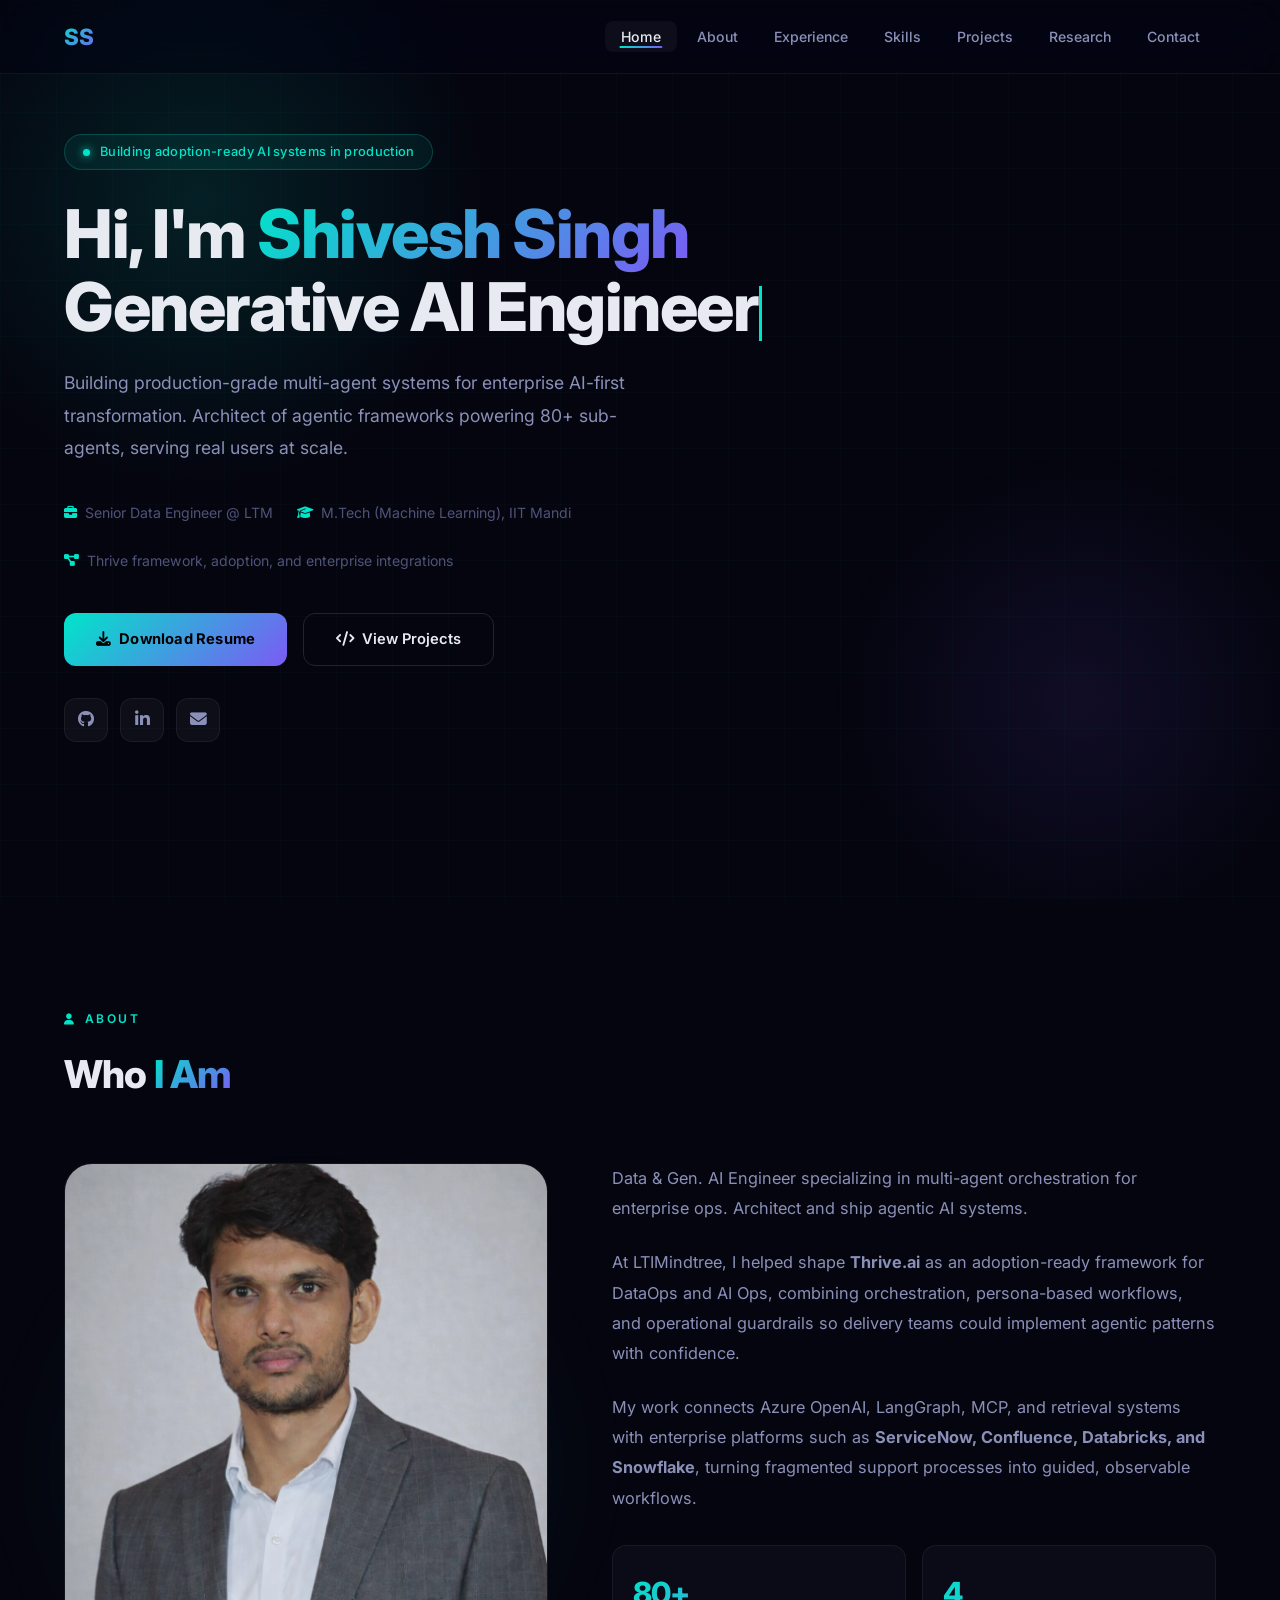
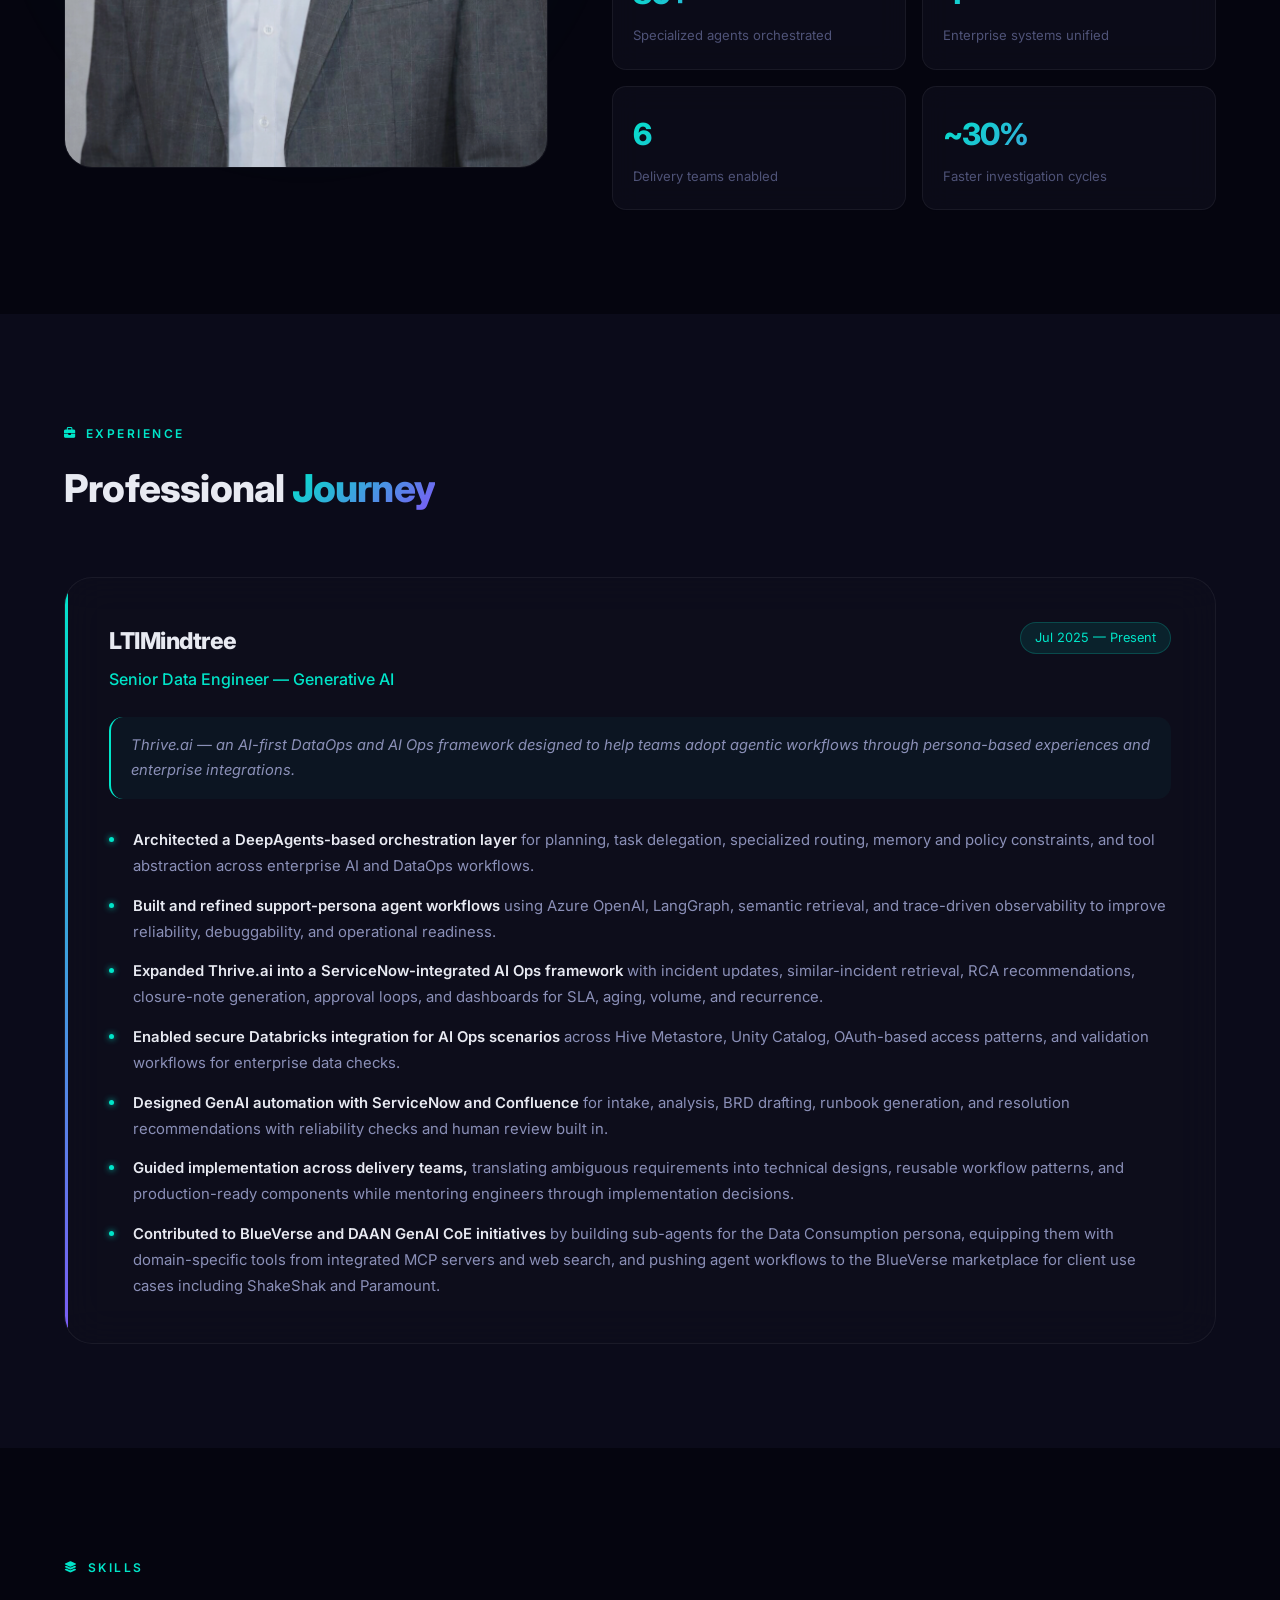
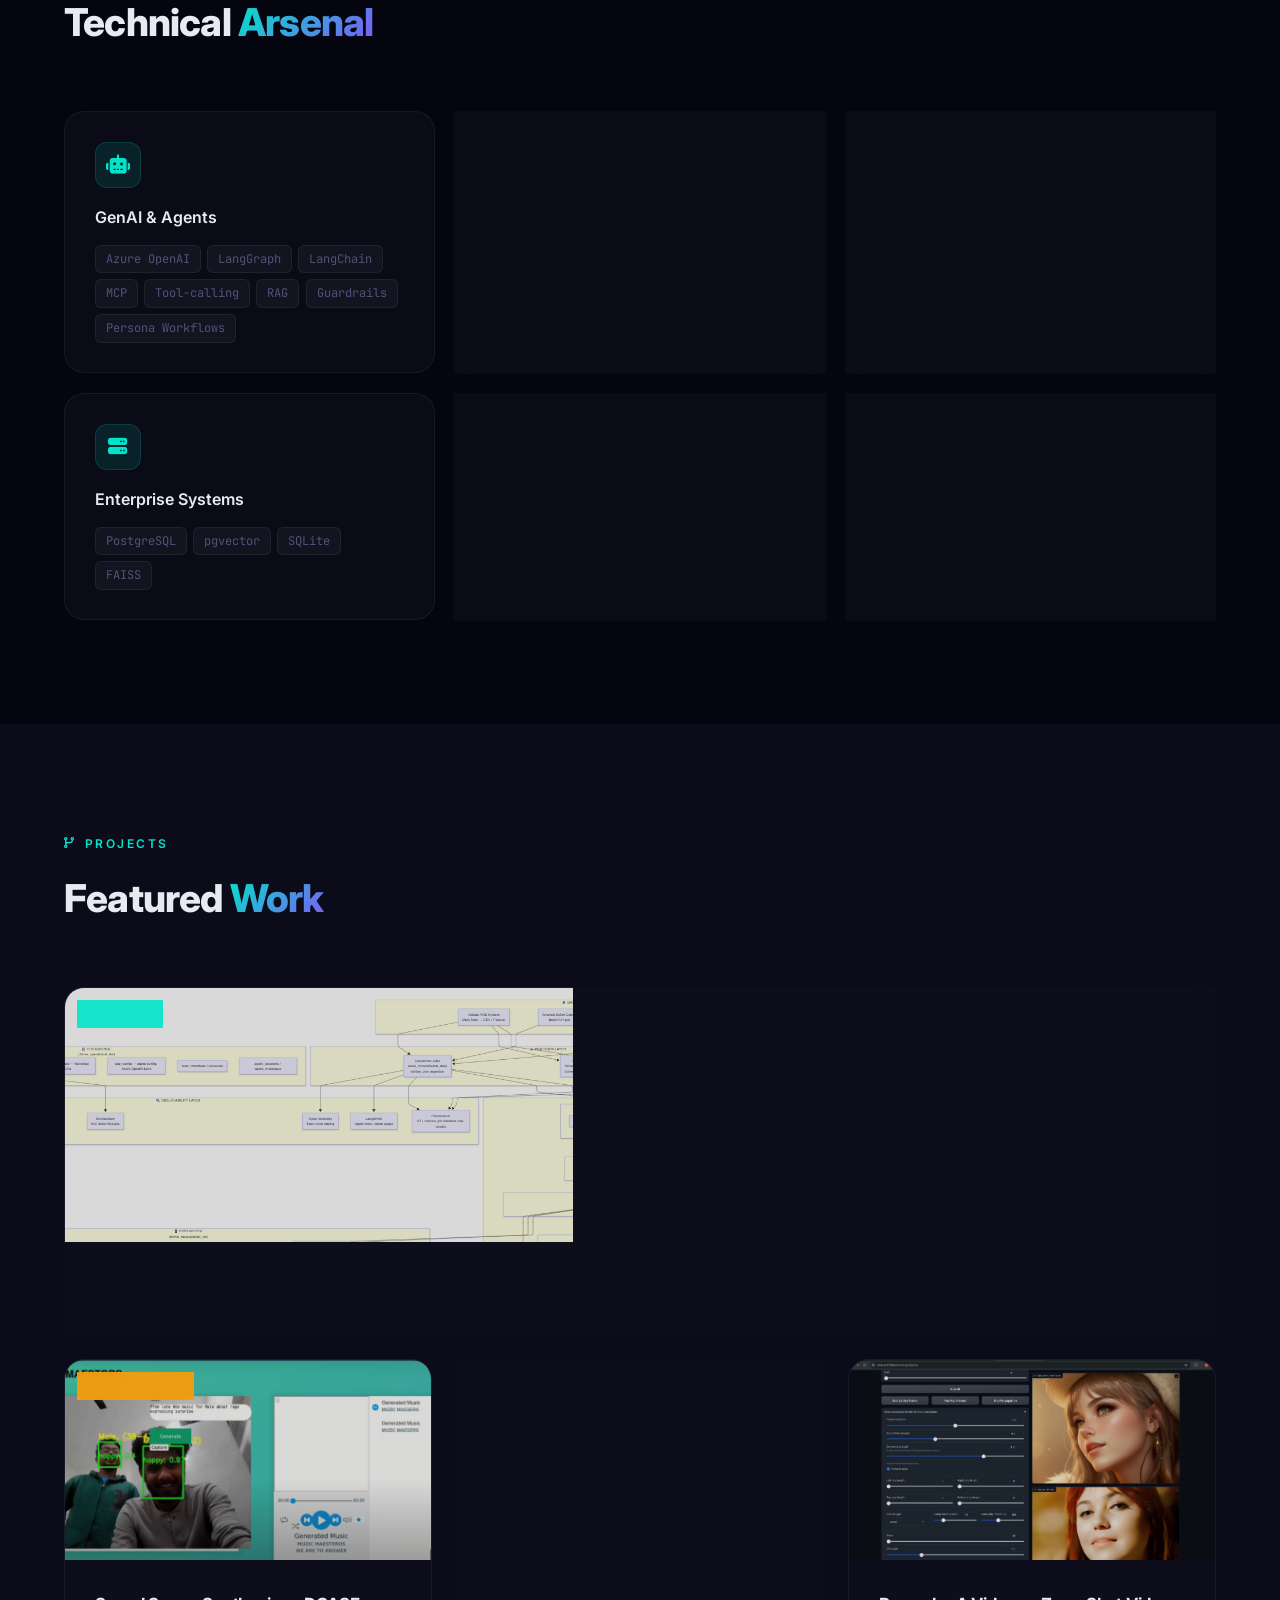
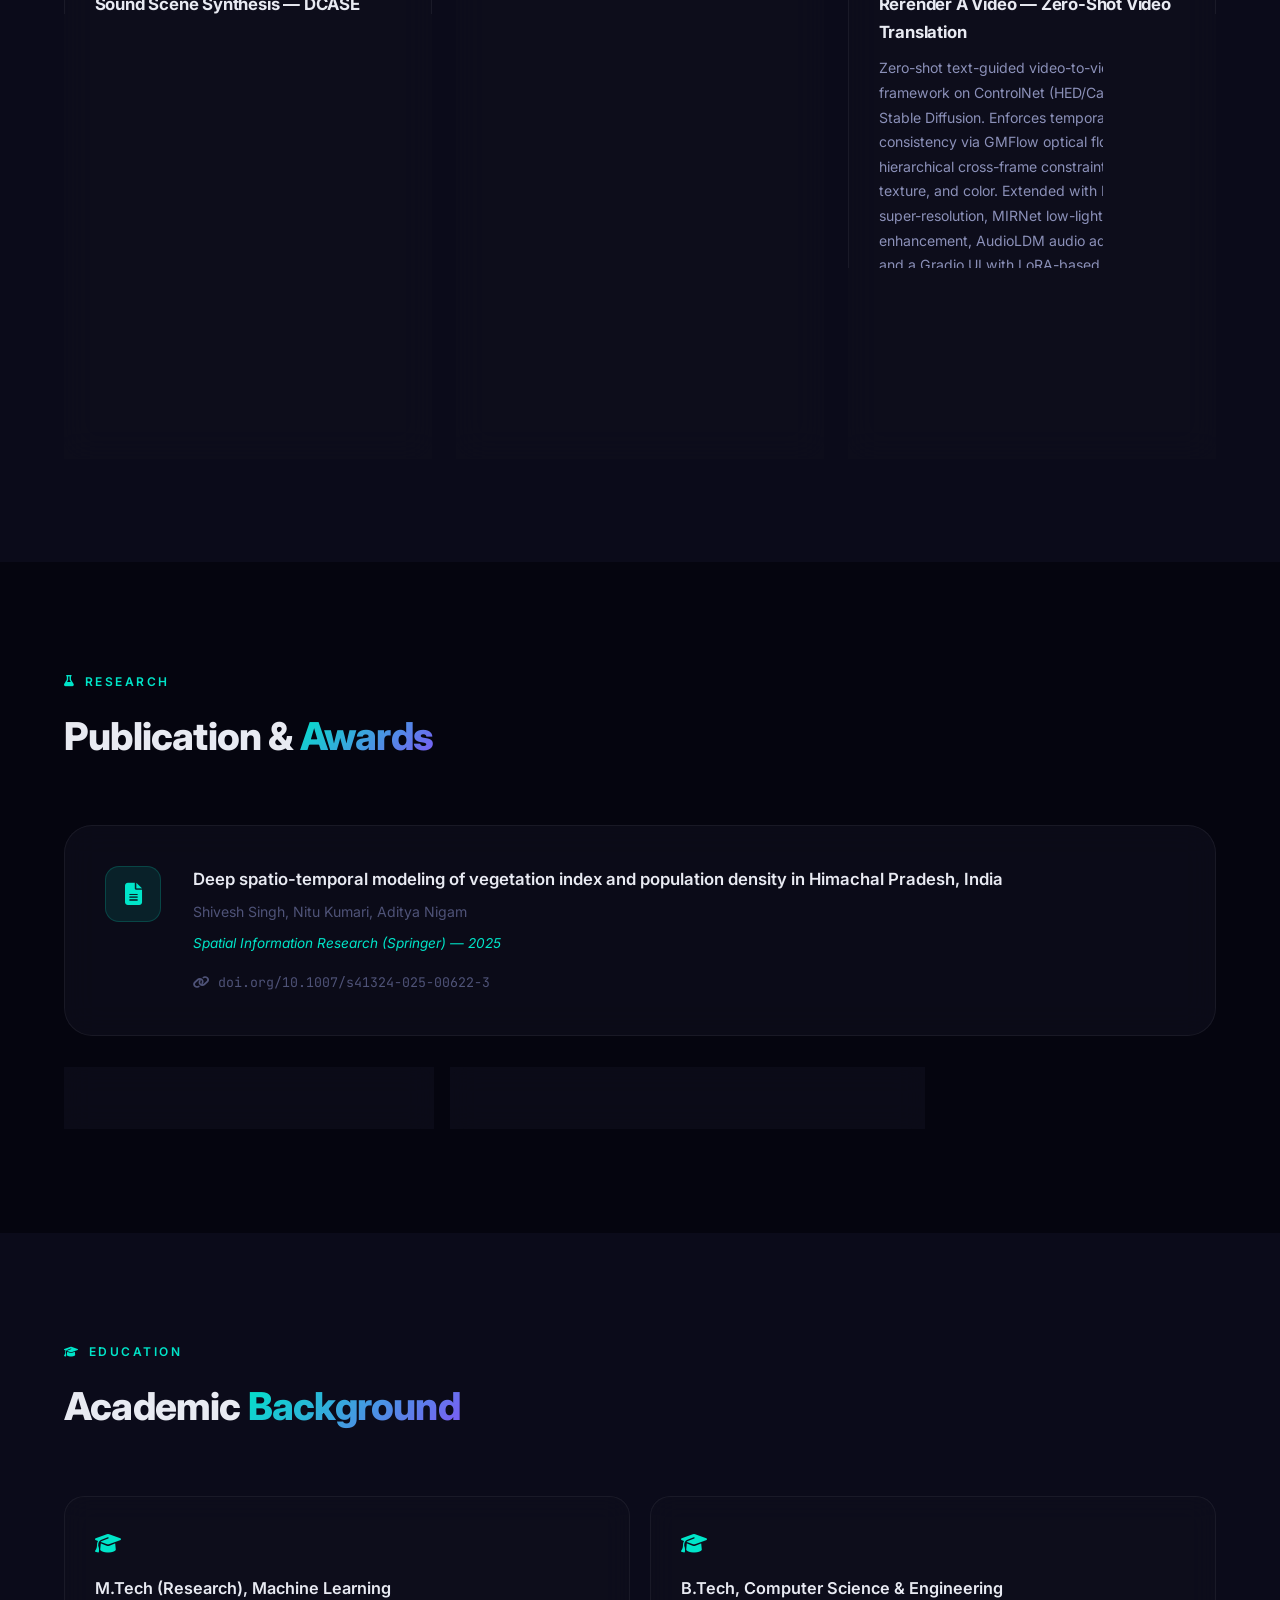
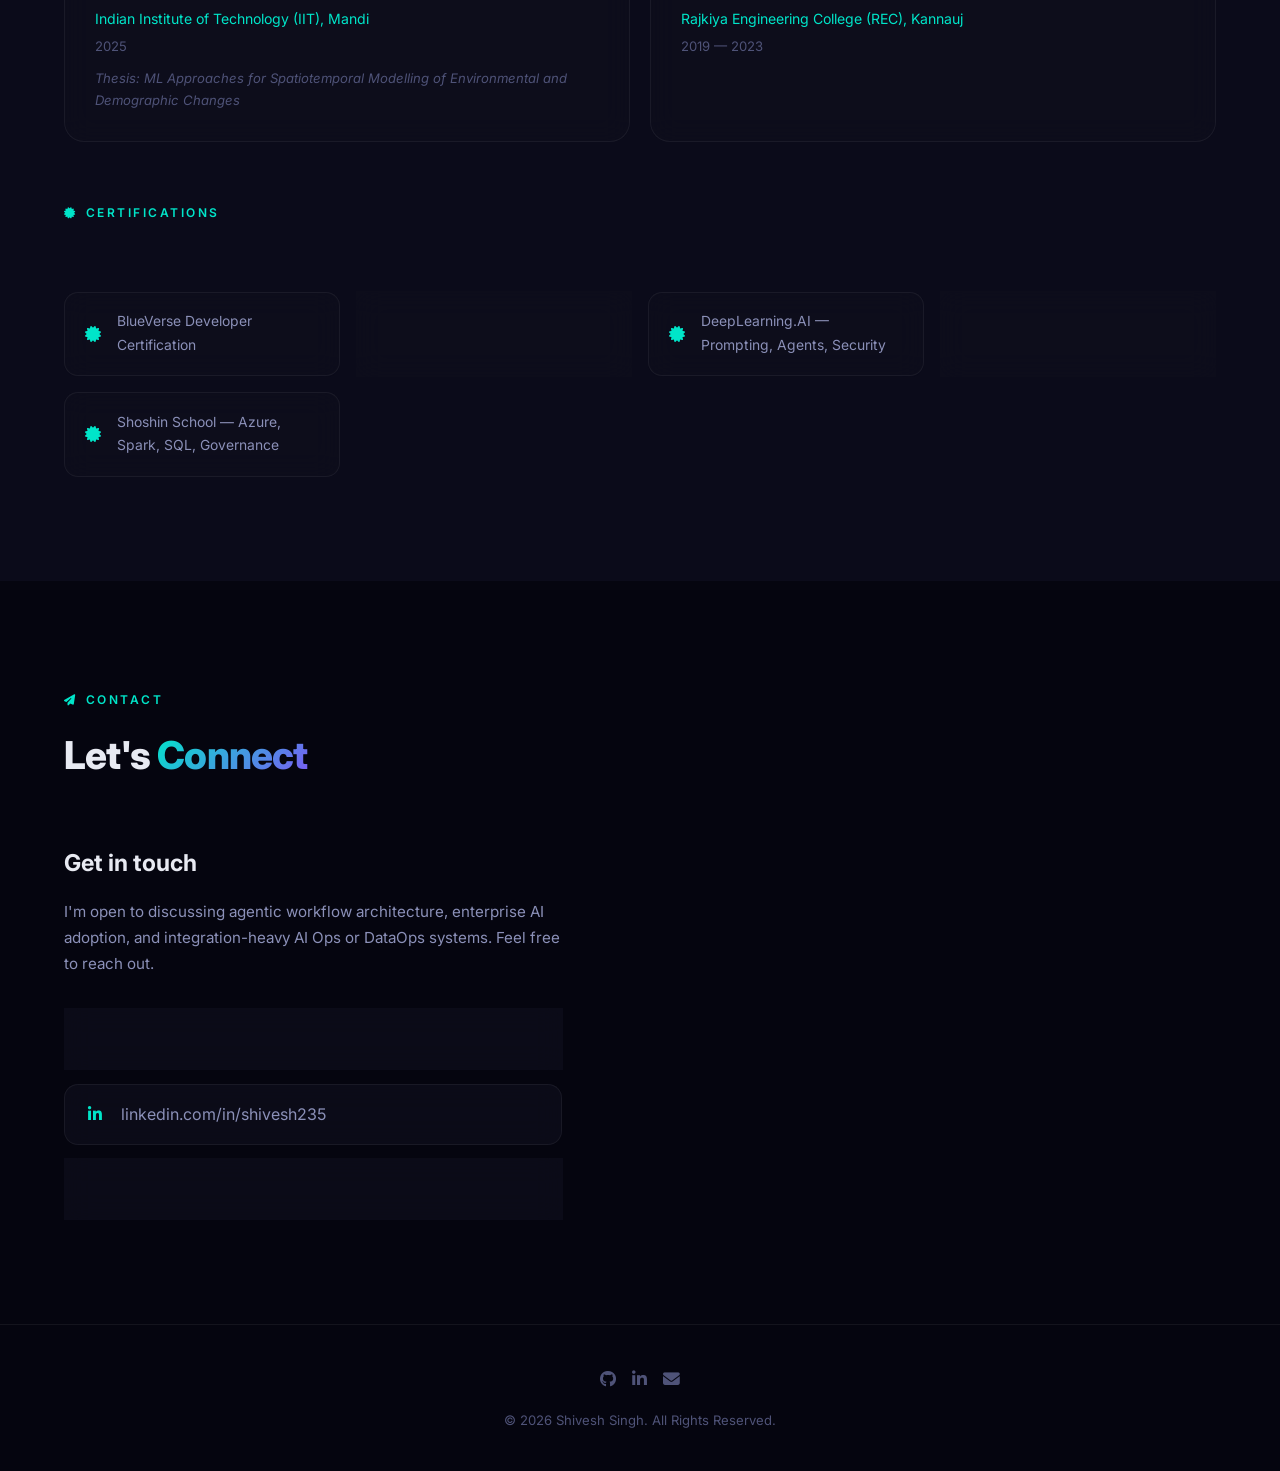
==== commit 34237819: "Update index.html" ====
--- a/index.html
+++ b/index.html
@@ -6,482 +6,496 @@
     <title>Shivesh Singh | Generative AI Engineer</title>
     <meta name="description" content="Generative AI Engineer specializing in production-grade multi-agent orchestration for enterprise AI-first transformation.">
     <link rel="stylesheet" href="https://cdnjs.cloudflare.com/ajax/libs/font-awesome/6.5.1/css/all.min.css">
-    <link href="https://fonts.googleapis.com/css2?family=Inter:wght@300;400;500;600;700;800&family=JetBrains+Mono:wght@400;500&display=swap" rel="stylesheet">
+    <link href="https://fonts.googleapis.com/css2?family=Inter:wght@300;400;500;600;700;800&family=JetBrains+Mono:wght@400;500;600&display=swap" rel="stylesheet">
     <style>
         :root {
-            --bg-primary: #f8f9fc;
-            --bg-secondary: #eef1f6;
-            --bg-card: #ffffff;
-            --bg-card-hover: #f3f4f8;
-            --accent: #5046e5;
-            --accent-glow: rgba(80, 70, 229, 0.15);
-            --accent-secondary: #0ea5e9;
-            --text-primary: #1e1e2e;
-            --text-secondary: #555568;
-            --text-muted: #8b8ba0;
-            --border: rgba(0, 0, 0, 0.08);
-            --border-hover: rgba(80, 70, 229, 0.35);
-            --gradient-1: linear-gradient(135deg, #5046e5, #0ea5e9);
-            --gradient-2: linear-gradient(135deg, #f8f9fc 0%, #eef1f6 100%);
-            --radius: 12px;
+            --bg-0: #05050f;
+            --bg-1: #0b0b1a;
+            --bg-2: #10101f;
+            --bg-card: rgba(14,14,28,0.72);
+            --cyan: #00e5c9;
+            --cyan-dim: rgba(0,229,201,0.1);
+            --cyan-glow: rgba(0,229,201,0.35);
+            --purple: #7c5af5;
+            --purple-dim: rgba(124,90,245,0.1);
+            --gradient-brand: linear-gradient(135deg, #00e5c9, #7c5af5);
+            --gradient-card: linear-gradient(135deg, rgba(0,229,201,0.05), rgba(124,90,245,0.05));
+            --text-1: #e8eaf2;
+            --text-2: #8b90b8;
+            --text-3: #4f5378;
+            --border: rgba(255,255,255,0.06);
+            --border-glow: rgba(0,229,201,0.3);
+            --radius: 14px;
             --radius-lg: 20px;
-            --transition: all 0.3s cubic-bezier(0.4, 0, 0.2, 1);
-        }
-
-        * { margin: 0; padding: 0; box-sizing: border-box; }
-        html { scroll-behavior: smooth; }
-        body {
-            font-family: 'Inter', -apple-system, BlinkMacSystemFont, sans-serif;
-            background-color: var(--bg-primary);
-            color: var(--text-primary);
-            line-height: 1.7;
-            overflow-x: hidden;
-        }
-
-        /* ===== SCROLLBAR ===== */
-        ::-webkit-scrollbar { width: 8px; }
-        ::-webkit-scrollbar-track { background: var(--bg-secondary); }
-        ::-webkit-scrollbar-thumb { background: #c8c8d8; border-radius: 4px; }
-        ::-webkit-scrollbar-thumb:hover { background: var(--accent); }
-
-        /* ===== NAVIGATION ===== */
-        header {
-            position: fixed; top: 0; width: 100%; z-index: 1000;
-            background: rgba(248, 249, 252, 0.85);
-            backdrop-filter: blur(20px);
-            border-bottom: 1px solid var(--border);
-            transition: var(--transition);
-        }
-        header.scrolled { background: rgba(248, 249, 252, 0.97); box-shadow: 0 1px 12px rgba(0,0,0,0.06); }
-        .container { width: 90%; max-width: 1200px; margin: 0 auto; }
-        nav { display: flex; justify-content: space-between; align-items: center; padding: 1rem 0; }
-        .logo {
-            font-weight: 700; font-size: 1.3rem;
-            background: var(--gradient-1); -webkit-background-clip: text;
-            -webkit-text-fill-color: transparent; background-clip: text;
-        }
-        .nav-links { display: flex; list-style: none; gap: 0.5rem; }
-        .nav-links a {
-            color: var(--text-secondary); text-decoration: none;
-            padding: 0.5rem 1rem; border-radius: 8px; font-size: 0.9rem;
-            font-weight: 500; transition: var(--transition);
-        }
-        .nav-links a:hover, .nav-links a.active {
-            color: var(--accent); background: rgba(80, 70, 229, 0.06);
-        }
-        .burger { display: none; cursor: pointer; flex-direction: column; gap: 5px; }
-        .burger span { display: block; width: 24px; height: 2px; background: var(--text-primary); transition: var(--transition); border-radius: 2px; }
-
-        /* ===== HERO ===== */
-        .hero {
-            min-height: 100vh; display: flex; align-items: center;
-            position: relative; overflow: hidden;
-            padding-top: 80px;
-        }
-        .hero-bg {
-            position: absolute; inset: 0; z-index: 0;
-            background:
-                radial-gradient(ellipse 80% 50% at 50% -20%, rgba(80, 70, 229, 0.08), transparent),
-                radial-gradient(ellipse 60% 40% at 80% 60%, rgba(14, 165, 233, 0.06), transparent);
-        }
-        .hero-grid {
-            position: absolute; inset: 0; z-index: 0;
+            --radius-xl: 28px;
+            --ease-out: cubic-bezier(0.22,1,0.36,1);
+            --transition: all 0.35s cubic-bezier(0.22,1,0.36,1);
+        }
+
+        *,*::before,*::after{margin:0;padding:0;box-sizing:border-box}
+        html{scroll-behavior:smooth}
+        body{
+            font-family:'Inter',-apple-system,BlinkMacSystemFont,sans-serif;
+            background:var(--bg-0);color:var(--text-1);line-height:1.7;
+            overflow-x:hidden;-webkit-font-smoothing:antialiased;
+        }
+        ::-webkit-scrollbar{width:5px}
+        ::-webkit-scrollbar-track{background:var(--bg-1)}
+        ::-webkit-scrollbar-thumb{background:var(--gradient-brand);border-radius:3px}
+
+        /* Animated grid overlay */
+        body::before{
+            content:'';position:fixed;inset:0;z-index:0;pointer-events:none;
             background-image:
-                linear-gradient(rgba(0,0,0,0.03) 1px, transparent 1px),
-                linear-gradient(90deg, rgba(0,0,0,0.03) 1px, transparent 1px);
-            background-size: 60px 60px;
-            mask-image: radial-gradient(ellipse 70% 60% at 50% 40%, black 30%, transparent 100%);
-        }
-        .hero .container { position: relative; z-index: 1; }
-        .hero-content { max-width: 720px; }
-        .hero-badge {
-            display: inline-flex; align-items: center; gap: 8px;
-            padding: 6px 16px; border-radius: 50px;
-            background: rgba(80, 70, 229, 0.08); border: 1px solid rgba(80, 70, 229, 0.2);
-            font-size: 0.8rem; font-weight: 500; color: var(--accent);
-            margin-bottom: 1.5rem;
-            animation: fadeInUp 0.8s ease forwards;
-        }
-        .hero-badge .pulse {
-            width: 8px; height: 8px; border-radius: 50%;
-            background: #4ade80; animation: pulse 2s infinite;
-        }
-        .hero h1 {
-            font-size: clamp(2.5rem, 5vw, 4rem); font-weight: 800;
-            line-height: 1.1; margin-bottom: 1.5rem;
-            opacity: 0; animation: fadeInUp 0.8s 0.15s ease forwards;
-        }
-        .hero h1 .gradient-text {
-            background: var(--gradient-1); -webkit-background-clip: text;
-            -webkit-text-fill-color: transparent; background-clip: text;
-        }
-        .hero-subtitle {
-            font-size: 1.15rem; color: var(--text-secondary);
-            margin-bottom: 2rem; max-width: 580px; line-height: 1.8;
-            opacity: 0; animation: fadeInUp 0.8s 0.3s ease forwards;
-        }
-        .hero-meta {
-            display: flex; flex-wrap: wrap; gap: 1.5rem; margin-bottom: 2.5rem;
-            opacity: 0; animation: fadeInUp 0.8s 0.45s ease forwards;
-        }
-        .hero-meta-item {
-            display: flex; align-items: center; gap: 0.5rem;
-            color: var(--text-muted); font-size: 0.9rem;
-        }
-        .hero-meta-item i { color: var(--accent); font-size: 0.85rem; }
-        .hero-actions {
-            display: flex; flex-wrap: wrap; gap: 1rem;
-            opacity: 0; animation: fadeInUp 0.8s 0.6s ease forwards;
-        }
-        .btn-primary {
-            display: inline-flex; align-items: center; gap: 8px;
-            padding: 0.8rem 1.8rem; border-radius: 10px;
-            background: var(--gradient-1); color: white;
-            text-decoration: none; font-weight: 600; font-size: 0.95rem;
-            transition: var(--transition); border: none; cursor: pointer;
-        }
-        .btn-primary:hover { transform: translateY(-2px); box-shadow: 0 8px 30px rgba(80, 70, 229, 0.2); }
-        .btn-outline {
-            display: inline-flex; align-items: center; gap: 8px;
-            padding: 0.8rem 1.8rem; border-radius: 10px;
-            background: var(--bg-card); color: var(--text-primary);
-            text-decoration: none; font-weight: 600; font-size: 0.95rem;
-            border: 1px solid var(--border); transition: var(--transition); cursor: pointer;
-        }
-        .btn-outline:hover { border-color: var(--accent); background: rgba(80, 70, 229, 0.04); }
-        .hero-social {
-            display: flex; gap: 0.75rem; margin-top: 2rem;
-            opacity: 0; animation: fadeInUp 0.8s 0.75s ease forwards;
-        }
-        .hero-social a {
-            width: 42px; height: 42px; border-radius: 10px;
-            display: flex; align-items: center; justify-content: center;
-            background: var(--bg-card); border: 1px solid var(--border);
-            color: var(--text-secondary); font-size: 1.1rem;
-            transition: var(--transition); text-decoration: none;
-        }
-        .hero-social a:hover {
-            color: var(--accent); border-color: var(--border-hover);
-            transform: translateY(-2px);
-        }
-
-        /* ===== SECTIONS ===== */
-        section { padding: 6rem 0; }
-        .section-header { margin-bottom: 3.5rem; }
-        .section-label {
-            display: inline-flex; align-items: center; gap: 8px;
-            font-size: 0.8rem; font-weight: 600; text-transform: uppercase;
-            letter-spacing: 2px; color: var(--accent); margin-bottom: 0.75rem;
-        }
-        .section-label i { font-size: 0.7rem; }
-        .section-title {
-            font-size: clamp(1.8rem, 3vw, 2.5rem); font-weight: 700;
-            color: var(--text-primary);
-        }
-        .section-title span {
-            background: var(--gradient-1); -webkit-background-clip: text;
-            -webkit-text-fill-color: transparent; background-clip: text;
-        }
-
-        /* ===== ABOUT ===== */
-        .about-grid { display: grid; grid-template-columns: 1fr 1.2fr; gap: 4rem; align-items: start; }
-        .about-image-wrapper { position: relative; }
-        .about-image {
-            width: 100%; aspect-ratio: 4/5; object-fit: cover;
-            border-radius: var(--radius-lg);
-            border: 1px solid var(--border);
-        }
-        .about-image-glow {
-            position: absolute; inset: -20px; z-index: -1;
-            background: radial-gradient(circle at center, var(--accent-glow), transparent 70%);
-            filter: blur(40px); opacity: 0.4;
-        }
-        .about-text { font-size: 1.05rem; color: var(--text-secondary); margin-bottom: 2rem; line-height: 1.8; }
-        .about-highlights {
-            display: grid; grid-template-columns: 1fr 1fr; gap: 1rem;
-            margin-top: 2rem;
-        }
-        .highlight-card {
-            padding: 1.25rem; border-radius: var(--radius);
-            background: var(--bg-card); border: 1px solid var(--border);
-            transition: var(--transition);
-        }
-        .highlight-card:hover { border-color: var(--border-hover); }
-        .highlight-number {
-            font-size: 1.8rem; font-weight: 800;
-            background: var(--gradient-1); -webkit-background-clip: text;
-            -webkit-text-fill-color: transparent; background-clip: text;
-        }
-        .highlight-label { font-size: 0.85rem; color: var(--text-muted); margin-top: 0.25rem; }
-
-        /* ===== EXPERIENCE ===== */
-        .experience-card {
-            background: var(--bg-card); border: 1px solid var(--border);
-            border-radius: var(--radius-lg); padding: 2.5rem;
-            position: relative; overflow: hidden;
-        }
-        .experience-card::before {
-            content: ''; position: absolute; top: 0; left: 0;
-            width: 100%; height: 3px; background: var(--gradient-1);
-        }
-        .experience-card { box-shadow: 0 1px 8px rgba(0,0,0,0.04); }
-        .exp-header { display: flex; justify-content: space-between; align-items: flex-start; flex-wrap: wrap; gap: 1rem; margin-bottom: 1.5rem; }
-        .exp-company { font-size: 1.4rem; font-weight: 700; color: var(--text-primary); }
-        .exp-role { font-size: 1.05rem; color: var(--accent); font-weight: 500; margin-top: 0.25rem; }
-        .exp-date {
-            font-size: 0.85rem; color: var(--text-muted);
-            padding: 4px 12px; border-radius: 50px;
-            background: rgba(80, 70, 229, 0.06); border: 1px solid rgba(80, 70, 229, 0.15);
-            white-space: nowrap;
-        }
-        .exp-product {
-            font-size: 0.95rem; color: var(--text-secondary);
-            padding: 1rem; border-radius: var(--radius);
-            background: rgba(80, 70, 229, 0.04); border-left: 3px solid var(--accent);
-            margin-bottom: 1.5rem; font-style: italic;
-        }
-        .exp-achievements { list-style: none; display: grid; gap: 0.75rem; }
-        .exp-achievements li {
-            font-size: 0.95rem; color: var(--text-secondary);
-            padding-left: 1.5rem; position: relative; line-height: 1.7;
-        }
-        .exp-achievements li::before {
-            content: ''; position: absolute; left: 0; top: 10px;
-            width: 6px; height: 6px; border-radius: 50%;
-            background: var(--accent);
-        }
-        .exp-achievements strong { color: var(--text-primary); }
-
-        /* ===== SKILLS ===== */
-        .skills-section { background: var(--bg-secondary); }
-        .skills-grid {
-            display: grid; grid-template-columns: repeat(auto-fill, minmax(280px, 1fr));
-            gap: 1.5rem;
-        }
-        .skill-card {
-            background: var(--bg-card); border: 1px solid var(--border);
-            border-radius: var(--radius); padding: 1.75rem;
-            transition: var(--transition); position: relative; overflow: hidden;
-        }
-        .skill-card:hover { border-color: var(--border-hover); transform: translateY(-3px); box-shadow: 0 8px 24px rgba(80,70,229,0.08); }
-        .skill-card-icon {
-            width: 44px; height: 44px; border-radius: 10px;
-            display: flex; align-items: center; justify-content: center;
-            background: rgba(80, 70, 229, 0.08); color: var(--accent);
-            font-size: 1.2rem; margin-bottom: 1rem;
-        }
-        .skill-card h3 { font-size: 1.05rem; font-weight: 600; margin-bottom: 0.75rem; }
-        .skill-tags { display: flex; flex-wrap: wrap; gap: 0.4rem; }
-        .skill-tag {
-            font-size: 0.78rem; padding: 4px 10px; border-radius: 6px;
-            background: rgba(0, 0, 0, 0.03); border: 1px solid var(--border);
-            color: var(--text-muted); font-family: 'JetBrains Mono', monospace;
-            transition: var(--transition);
-        }
-        .skill-card:hover .skill-tag { border-color: rgba(80, 70, 229, 0.15); color: var(--text-secondary); }
-
-        /* ===== PROJECTS ===== */
-        .projects-grid {
-            display: grid; grid-template-columns: repeat(auto-fill, minmax(350px, 1fr));
-            gap: 1.5rem;
-        }
-        .project-card {
-            background: var(--bg-card); border: 1px solid var(--border);
-            border-radius: var(--radius-lg); overflow: hidden;
-            transition: var(--transition); display: flex; flex-direction: column;
-        }
-        .project-card:hover { border-color: var(--border-hover); transform: translateY(-4px); box-shadow: 0 12px 32px rgba(0,0,0,0.06); }
-        .project-card.featured { grid-column: 1 / -1; }
-        .project-card.featured .project-body { display: grid; grid-template-columns: 1fr 1fr; gap: 2rem; }
-        .project-img-wrap {
-            height: 200px; overflow: hidden; position: relative;
-            background: var(--bg-secondary);
-        }
-        .project-card.featured .project-img-wrap { height: 100%; min-height: 250px; }
-        .project-img-wrap img { width: 100%; height: 100%; object-fit: cover; transition: transform 0.5s ease; }
-        .project-card:hover .project-img-wrap img { transform: scale(1.05); }
-        .project-badge {
-            position: absolute; top: 12px; left: 12px;
-            padding: 4px 12px; border-radius: 50px; font-size: 0.75rem;
-            font-weight: 600; background: rgba(80, 70, 229, 0.9); color: white;
-        }
-        .project-badge.production { background: rgba(16, 185, 129, 0.95); color: #fff; }
-        .project-badge.award { background: rgba(245, 158, 11, 0.95); color: #fff; }
-        .project-content { padding: 1.75rem; flex: 1; display: flex; flex-direction: column; }
-        .project-content h3 { font-size: 1.15rem; font-weight: 600; margin-bottom: 0.5rem; }
-        .project-content p { font-size: 0.9rem; color: var(--text-secondary); line-height: 1.7; margin-bottom: 1rem; flex: 1; }
-        .project-stack { display: flex; flex-wrap: wrap; gap: 0.4rem; margin-bottom: 1rem; }
-        .project-stack span {
-            font-size: 0.75rem; padding: 3px 8px; border-radius: 4px;
-            background: rgba(80, 70, 229, 0.06); color: var(--accent);
-            font-family: 'JetBrains Mono', monospace;
-        }
-        .project-links { display: flex; gap: 1rem; margin-top: auto; }
-        .project-links a {
-            font-size: 0.88rem; color: var(--text-muted); text-decoration: none;
-            display: flex; align-items: center; gap: 6px; transition: var(--transition);
-        }
-        .project-links a:hover { color: var(--accent); }
-
-        /* ===== PUBLICATION ===== */
-        .publication-card {
-            background: var(--bg-card); border: 1px solid var(--border);
-            border-radius: var(--radius-lg); padding: 2.5rem;
-            display: flex; gap: 2rem; align-items: flex-start;
-        }
-        .pub-icon {
-            width: 56px; height: 56px; border-radius: 14px; flex-shrink: 0;
-            display: flex; align-items: center; justify-content: center;
-            background: rgba(80, 70, 229, 0.08); color: var(--accent); font-size: 1.4rem;
-        }
-        .pub-content h3 { font-size: 1.1rem; font-weight: 600; margin-bottom: 0.5rem; line-height: 1.5; }
-        .pub-content .pub-authors { font-size: 0.9rem; color: var(--text-muted); margin-bottom: 0.5rem; }
-        .pub-content .pub-journal {
-            font-size: 0.88rem; color: var(--accent); font-style: italic;
-            margin-bottom: 0.75rem;
-        }
-        .pub-content .pub-doi a {
-            font-size: 0.85rem; color: var(--text-muted); text-decoration: none;
-            font-family: 'JetBrains Mono', monospace; transition: var(--transition);
-        }
-        .pub-content .pub-doi a:hover { color: var(--accent); }
-
-        /* ===== EDUCATION ===== */
-        .education-grid { display: grid; grid-template-columns: 1fr 1fr; gap: 1.5rem; }
-        .edu-card {
-            background: var(--bg-card); border: 1px solid var(--border);
-            border-radius: var(--radius); padding: 1.75rem; transition: var(--transition);
-        }
-        .edu-card:hover { border-color: var(--border-hover); }
-        .edu-icon { color: var(--accent); font-size: 1.3rem; margin-bottom: 0.75rem; }
-        .edu-card h3 { font-size: 1.05rem; font-weight: 600; margin-bottom: 0.25rem; }
-        .edu-card .edu-school { font-size: 0.9rem; color: var(--accent); margin-bottom: 0.25rem; }
-        .edu-card .edu-year { font-size: 0.85rem; color: var(--text-muted); }
-        .edu-card .edu-detail { font-size: 0.85rem; color: var(--text-secondary); margin-top: 0.5rem; font-style: italic; }
-
-        /* ===== CERTIFICATIONS ===== */
-        .certs-grid { display: grid; grid-template-columns: repeat(auto-fill, minmax(260px, 1fr)); gap: 1rem; }
-        .cert-item {
-            display: flex; align-items: center; gap: 1rem;
-            padding: 1.25rem; border-radius: var(--radius);
-            background: var(--bg-card); border: 1px solid var(--border);
-            transition: var(--transition);
-        }
-        .cert-item:hover { border-color: var(--border-hover); }
-        .cert-item i { color: var(--accent); font-size: 1.1rem; flex-shrink: 0; }
-        .cert-item span { font-size: 0.9rem; color: var(--text-secondary); }
-
-        /* ===== CONTACT ===== */
-        .contact-section {
-            background: var(--bg-secondary);
-            border-top: 1px solid var(--border);
-            border-bottom: 1px solid var(--border);
-        }
-        .contact-grid { display: grid; grid-template-columns: 1fr 1.2fr; gap: 3rem; }
-        .contact-info h3 { font-size: 1.5rem; font-weight: 700; margin-bottom: 1rem; }
-        .contact-info p { color: var(--text-secondary); margin-bottom: 2rem; }
-        .contact-links { display: grid; gap: 1rem; }
-        .contact-link {
-            display: flex; align-items: center; gap: 1rem;
-            padding: 1rem 1.25rem; border-radius: var(--radius);
-            background: var(--bg-card); border: 1px solid var(--border);
-            text-decoration: none; color: var(--text-secondary);
-            transition: var(--transition);
-        }
-        .contact-link:hover { border-color: var(--border-hover); color: var(--text-primary); }
-        .contact-link i { color: var(--accent); font-size: 1.1rem; width: 20px; text-align: center; }
-        .contact-form form { display: grid; gap: 1rem; }
-        .form-row { display: grid; grid-template-columns: 1fr 1fr; gap: 1rem; }
-        .form-group input, .form-group textarea {
-            width: 100%; padding: 0.9rem 1.1rem; border-radius: var(--radius);
-            background: var(--bg-card); border: 1px solid var(--border);
-            color: var(--text-primary); font-family: inherit; font-size: 0.95rem;
-            transition: var(--transition); outline: none;
-        }
-        .form-group input:focus, .form-group textarea:focus { border-color: var(--accent); }
-        .form-group input::placeholder, .form-group textarea::placeholder { color: var(--text-muted); }
-        .form-group textarea { resize: vertical; min-height: 140px; }
-
-        /* ===== FOOTER ===== */
-        footer {
-            padding: 2.5rem 0; text-align: center;
-            border-top: 1px solid var(--border);
-            background: var(--bg-primary);
-        }
-        footer p { color: var(--text-muted); font-size: 0.85rem; }
-        .footer-social { display: flex; justify-content: center; gap: 1rem; margin-bottom: 1rem; }
-        .footer-social a {
-            color: var(--text-muted); font-size: 1.1rem;
-            transition: var(--transition); text-decoration: none;
-        }
-        .footer-social a:hover { color: var(--accent); }
-
-        /* ===== BACK TO TOP ===== */
-        .back-to-top {
-            position: fixed; bottom: 2rem; right: 2rem; z-index: 999;
-            width: 44px; height: 44px; border-radius: 10px;
-            background: var(--bg-card); border: 1px solid var(--border);
-            color: var(--text-secondary); display: flex;
-            align-items: center; justify-content: center;
-            text-decoration: none; transition: var(--transition);
-            opacity: 0; visibility: hidden;
-        }
-        .back-to-top.show { opacity: 1; visibility: visible; }
-        .back-to-top:hover { color: var(--accent); border-color: var(--border-hover); transform: translateY(-2px); }
-
-        /* ===== ANIMATIONS ===== */
-        @keyframes fadeInUp {
-            from { opacity: 0; transform: translateY(24px); }
-            to { opacity: 1; transform: translateY(0); }
-        }
-        @keyframes pulse {
-            0%, 100% { opacity: 1; transform: scale(1); }
-            50% { opacity: 0.5; transform: scale(1.5); }
-        }
-        .reveal {
-            opacity: 0; transform: translateY(30px);
-            transition: opacity 0.7s ease, transform 0.7s ease;
-        }
-        .reveal.visible { opacity: 1; transform: translateY(0); }
-        noscript ~ * .reveal, .no-js .reveal { opacity: 1; transform: none; }
-
-        /* ===== RESPONSIVE ===== */
-        @media (max-width: 900px) {
-            .about-grid { grid-template-columns: 1fr; gap: 2rem; }
-            .education-grid { grid-template-columns: 1fr; }
-            .contact-grid { grid-template-columns: 1fr; }
-            .project-card.featured .project-body { grid-template-columns: 1fr; }
-            .projects-grid { grid-template-columns: 1fr; }
-        }
-        @media (max-width: 768px) {
-            .nav-links {
-                position: fixed; top: 0; right: -100%; width: 70%; height: 100vh;
-                background: var(--bg-primary); flex-direction: column;
-                justify-content: center; align-items: center; gap: 0.5rem;
-                transition: right 0.4s ease; border-left: 1px solid var(--border);
-                box-shadow: -4px 0 24px rgba(0,0,0,0.08);
+                linear-gradient(rgba(0,229,201,0.022) 1px,transparent 1px),
+                linear-gradient(90deg,rgba(0,229,201,0.022) 1px,transparent 1px);
+            background-size:56px 56px;
+            animation:gridShift 80s linear infinite;
+        }
+        @keyframes gridShift{from{background-position:0 0}to{background-position:56px 56px}}
+
+        /* NAV */
+        header{
+            position:fixed;top:0;width:100%;z-index:1000;
+            background:rgba(5,5,15,0.55);
+            backdrop-filter:blur(24px) saturate(180%);
+            border-bottom:1px solid var(--border);
+            transition:var(--transition);
+        }
+        header.scrolled{
+            background:rgba(5,5,15,0.95);
+            border-bottom-color:rgba(0,229,201,0.1);
+            box-shadow:0 4px 40px rgba(0,0,0,0.7);
+        }
+        .container{width:90%;max-width:1200px;margin:0 auto}
+        nav{display:flex;justify-content:space-between;align-items:center;padding:1.1rem 0}
+        .logo{
+            font-weight:800;font-size:1.4rem;letter-spacing:-0.5px;
+            background:var(--gradient-brand);
+            -webkit-background-clip:text;-webkit-text-fill-color:transparent;background-clip:text;
+        }
+        .nav-links{display:flex;list-style:none;gap:0.25rem}
+        .nav-links a{
+            color:var(--text-2);text-decoration:none;
+            padding:0.45rem 1rem;border-radius:8px;
+            font-size:0.88rem;font-weight:500;transition:var(--transition);
+            position:relative;
+        }
+        .nav-links a::after{
+            content:'';position:absolute;bottom:4px;left:50%;transform:translateX(-50%);
+            width:0;height:2px;border-radius:2px;
+            background:var(--gradient-brand);transition:width 0.3s var(--ease-out);
+        }
+        .nav-links a:hover,.nav-links a.active{color:var(--text-1);background:rgba(255,255,255,0.04)}
+        .nav-links a:hover::after,.nav-links a.active::after{width:60%}
+        .burger{display:none;cursor:pointer;flex-direction:column;gap:5px}
+        .burger span{display:block;width:24px;height:2px;background:var(--text-2);border-radius:2px;transition:var(--transition)}
+
+        /* HERO */
+        .hero{min-height:100vh;display:flex;align-items:center;position:relative;overflow:hidden;padding-top:80px}
+        #particles{position:absolute;inset:0;z-index:0}
+        .hero-glow-1{
+            position:absolute;width:600px;height:600px;
+            background:radial-gradient(circle,rgba(0,229,201,0.12) 0%,transparent 70%);
+            top:-100px;left:-100px;z-index:0;pointer-events:none;
+            animation:floatA 14s ease-in-out infinite alternate;
+        }
+        .hero-glow-2{
+            position:absolute;width:500px;height:500px;
+            background:radial-gradient(circle,rgba(124,90,245,0.1) 0%,transparent 70%);
+            bottom:-50px;right:-50px;z-index:0;pointer-events:none;
+            animation:floatB 18s ease-in-out infinite alternate;
+        }
+        @keyframes floatA{from{transform:translate(0,0)}to{transform:translate(40px,60px)}}
+        @keyframes floatB{from{transform:translate(0,0)}to{transform:translate(-40px,-50px)}}
+        .hero .container{position:relative;z-index:1}
+        .hero-content{max-width:740px}
+
+        .hero-badge{
+            display:inline-flex;align-items:center;gap:10px;
+            padding:6px 18px;border-radius:50px;
+            background:rgba(0,229,201,0.07);border:1px solid rgba(0,229,201,0.22);
+            font-size:0.8rem;font-weight:500;color:var(--cyan);
+            margin-bottom:1.75rem;letter-spacing:0.3px;
+            animation:fadeInUp 0.8s var(--ease-out) forwards;
+        }
+        .hero-badge .dot{
+            width:7px;height:7px;border-radius:50%;background:var(--cyan);
+            box-shadow:0 0 8px var(--cyan);animation:blink 2s ease-in-out infinite;
+        }
+        @keyframes blink{0%,100%{opacity:1;box-shadow:0 0 8px var(--cyan)}50%{opacity:0.4;box-shadow:0 0 3px var(--cyan)}}
+        .hero h1{
+            font-size:clamp(2.6rem,5.5vw,4.2rem);font-weight:800;
+            line-height:1.08;letter-spacing:-1.5px;margin-bottom:1.5rem;
+            opacity:0;animation:fadeInUp 0.8s 0.15s var(--ease-out) forwards;
+        }
+        .gradient-text{background:var(--gradient-brand);-webkit-background-clip:text;-webkit-text-fill-color:transparent;background-clip:text}
+        .cursor{
+            display:inline-block;width:3px;height:0.82em;background:var(--cyan);
+            margin-left:2px;vertical-align:middle;
+            animation:cursorBlink 1.1s step-end infinite;
+        }
+        @keyframes cursorBlink{0%,100%{opacity:1}50%{opacity:0}}
+        .hero-subtitle{
+            font-size:1.1rem;color:var(--text-2);max-width:600px;
+            margin-bottom:2.25rem;line-height:1.85;
+            opacity:0;animation:fadeInUp 0.8s 0.3s var(--ease-out) forwards;
+        }
+        .hero-meta{
+            display:flex;flex-wrap:wrap;gap:1.5rem;margin-bottom:2.5rem;
+            opacity:0;animation:fadeInUp 0.8s 0.45s var(--ease-out) forwards;
+        }
+        .hero-meta-item{display:flex;align-items:center;gap:0.5rem;color:var(--text-3);font-size:0.88rem}
+        .hero-meta-item i{color:var(--cyan);font-size:0.82rem}
+        .hero-actions{
+            display:flex;flex-wrap:wrap;gap:1rem;
+            opacity:0;animation:fadeInUp 0.8s 0.6s var(--ease-out) forwards;
+        }
+
+        .btn-primary{
+            display:inline-flex;align-items:center;gap:8px;
+            padding:0.82rem 2rem;border-radius:12px;
+            background:var(--gradient-brand);
+            color:#000;font-weight:700;font-size:0.92rem;
+            text-decoration:none;border:none;cursor:pointer;
+            transition:var(--transition);position:relative;overflow:hidden;letter-spacing:0.2px;
+        }
+        .btn-primary::before{
+            content:'';position:absolute;inset:0;
+            background:linear-gradient(135deg,rgba(255,255,255,0.22),transparent);
+            opacity:0;transition:opacity 0.3s;
+        }
+        .btn-primary:hover{transform:translateY(-2px);box-shadow:0 8px 32px var(--cyan-glow)}
+        .btn-primary:hover::before{opacity:1}
+        .btn-outline{
+            display:inline-flex;align-items:center;gap:8px;
+            padding:0.82rem 2rem;border-radius:12px;
+            background:transparent;color:var(--text-1);font-weight:600;font-size:0.92rem;
+            text-decoration:none;cursor:pointer;
+            border:1px solid rgba(255,255,255,0.12);transition:var(--transition);
+        }
+        .btn-outline:hover{border-color:var(--border-glow);background:var(--cyan-dim);box-shadow:0 0 20px var(--cyan-glow);color:var(--cyan)}
+
+        .hero-social{
+            display:flex;gap:0.75rem;margin-top:2rem;
+            opacity:0;animation:fadeInUp 0.8s 0.75s var(--ease-out) forwards;
+        }
+        .hero-social a{
+            width:44px;height:44px;border-radius:12px;
+            display:flex;align-items:center;justify-content:center;
+            background:rgba(255,255,255,0.04);border:1px solid var(--border);
+            color:var(--text-2);font-size:1.05rem;text-decoration:none;transition:var(--transition);
+        }
+        .hero-social a:hover{color:var(--cyan);border-color:var(--border-glow);background:var(--cyan-dim);transform:translateY(-3px);box-shadow:0 6px 20px var(--cyan-glow)}
+
+        /* SECTIONS */
+        section{padding:6.5rem 0;position:relative}
+        .section-alt{background:var(--bg-1)}
+        .section-header{margin-bottom:3.5rem}
+        .section-label{
+            display:inline-flex;align-items:center;gap:8px;
+            font-size:0.75rem;font-weight:600;text-transform:uppercase;
+            letter-spacing:2.5px;color:var(--cyan);margin-bottom:0.75rem;
+        }
+        .section-label i{font-size:0.7rem}
+        .section-title{font-size:clamp(1.9rem,3vw,2.6rem);font-weight:800;letter-spacing:-0.8px}
+        .section-title span{background:var(--gradient-brand);-webkit-background-clip:text;-webkit-text-fill-color:transparent;background-clip:text}
+
+        /* GLASS CARD */
+        .glass{
+            background:var(--bg-card);backdrop-filter:blur(20px) saturate(160%);
+            border:1px solid var(--border);border-radius:var(--radius-lg);
+            transition:var(--transition);position:relative;overflow:hidden;
+        }
+        .glass::before{
+            content:'';position:absolute;top:0;left:0;right:0;height:1px;
+            background:var(--gradient-brand);opacity:0;transition:opacity 0.35s;
+        }
+        .glass::after{
+            content:'';position:absolute;inset:0;
+            background:linear-gradient(110deg,transparent 40%,rgba(255,255,255,0.04) 50%,transparent 60%);
+            transform:translateX(-100%);transition:transform 0.65s var(--ease-out);
+        }
+        .glass:hover::before{opacity:1}
+        .glass:hover::after{transform:translateX(100%)}
+        .glass:hover{border-color:rgba(0,229,201,0.2);box-shadow:0 12px 48px rgba(0,0,0,0.5),0 0 0 1px rgba(0,229,201,0.05);transform:translateY(-4px)}
+
+        /* ABOUT */
+        .about-grid{display:grid;grid-template-columns:1fr 1.25fr;gap:4rem;align-items:start}
+        .about-image-wrapper{position:relative}
+        .about-image{
+            width:100%;aspect-ratio:4/5;object-fit:cover;
+            border-radius:var(--radius-xl);border:1px solid var(--border);
+            filter:brightness(0.92) saturate(1.05);transition:filter 0.4s;
+        }
+        .about-image-wrapper:hover .about-image{filter:brightness(1) saturate(1.15)}
+        .about-image-glow{
+            position:absolute;inset:-30px;z-index:-1;
+            background:radial-gradient(circle at center,rgba(0,229,201,0.15),transparent 65%);
+            filter:blur(40px);animation:glowPulse 4s ease-in-out infinite alternate;
+        }
+        @keyframes glowPulse{from{opacity:0.5}to{opacity:1}}
+        .about-text{font-size:1.02rem;color:var(--text-2);margin-bottom:1.5rem;line-height:1.85}
+        .about-highlights{display:grid;grid-template-columns:1fr 1fr;gap:1rem;margin-top:2rem}
+        .highlight-card{
+            padding:1.4rem 1.25rem;
+            background:var(--bg-card);border:1px solid var(--border);
+            border-radius:var(--radius);backdrop-filter:blur(14px);
+            transition:var(--transition);cursor:default;
+        }
+        .highlight-card:hover{border-color:rgba(0,229,201,0.22);box-shadow:0 0 24px rgba(0,229,201,0.08);transform:translateY(-3px)}
+        .highlight-number{
+            font-size:1.9rem;font-weight:800;letter-spacing:-1px;
+            background:var(--gradient-brand);-webkit-background-clip:text;-webkit-text-fill-color:transparent;background-clip:text;
+        }
+        .highlight-label{font-size:0.82rem;color:var(--text-3);margin-top:0.25rem}
+
+        /* EXPERIENCE */
+        .experience-card{
+            padding:2.75rem;border-radius:var(--radius-xl);
+            background:var(--bg-card);backdrop-filter:blur(20px);
+            border:1px solid var(--border);position:relative;overflow:hidden;transition:var(--transition);
+        }
+        .experience-card::before{
+            content:'';position:absolute;top:0;left:0;width:3px;height:100%;
+            background:var(--gradient-brand);border-radius:0 3px 3px 0;
+        }
+        .experience-card::after{
+            content:'';position:absolute;inset:0;
+            background:var(--gradient-card);opacity:0;transition:opacity 0.35s;
+        }
+        .experience-card:hover{border-color:rgba(0,229,201,0.18);box-shadow:0 16px 64px rgba(0,0,0,0.5),0 0 40px rgba(0,229,201,0.05)}
+        .experience-card:hover::after{opacity:1}
+        .experience-card > *{position:relative;z-index:1}
+        .exp-header{display:flex;justify-content:space-between;align-items:flex-start;flex-wrap:wrap;gap:1rem;margin-bottom:1.5rem}
+        .exp-company{font-size:1.45rem;font-weight:800;letter-spacing:-0.5px}
+        .exp-role{font-size:1rem;color:var(--cyan);font-weight:500;margin-top:0.25rem}
+        .exp-date{
+            font-size:0.8rem;color:var(--cyan);padding:4px 14px;border-radius:50px;
+            background:var(--cyan-dim);border:1px solid rgba(0,229,201,0.2);white-space:nowrap;
+        }
+        .exp-product{
+            font-size:0.92rem;color:var(--text-2);padding:1rem 1.25rem;border-radius:var(--radius);
+            background:rgba(0,229,201,0.04);border-left:2px solid var(--cyan);
+            margin-bottom:1.75rem;font-style:italic;
+        }
+        .exp-achievements{list-style:none;display:grid;gap:0.85rem}
+        .exp-achievements li{font-size:0.93rem;color:var(--text-2);padding-left:1.5rem;position:relative;line-height:1.75}
+        .exp-achievements li::before{
+            content:'';position:absolute;left:0;top:10px;
+            width:5px;height:5px;border-radius:50%;background:var(--cyan);box-shadow:0 0 6px var(--cyan);
+        }
+        .exp-achievements strong{color:var(--text-1);font-weight:600}
+
+        /* SKILLS */
+        .skills-grid{display:grid;grid-template-columns:repeat(auto-fill,minmax(280px,1fr));gap:1.25rem}
+        .skill-card{
+            padding:1.85rem;background:var(--bg-card);backdrop-filter:blur(16px);
+            border:1px solid var(--border);border-radius:var(--radius-lg);
+            transition:var(--transition);position:relative;overflow:hidden;cursor:default;
+        }
+        .skill-card::before{
+            content:'';position:absolute;top:0;left:0;right:0;height:1px;
+            background:var(--gradient-brand);opacity:0;transition:opacity 0.35s;
+        }
+        .skill-card::after{
+            content:'';position:absolute;inset:0;
+            background:linear-gradient(110deg,transparent 38%,rgba(0,229,201,0.03) 50%,transparent 62%);
+            transform:translateX(-100%);transition:transform 0.7s var(--ease-out);
+        }
+        .skill-card:hover{border-color:rgba(0,229,201,0.2);box-shadow:0 8px 32px rgba(0,0,0,0.4),0 0 24px rgba(0,229,201,0.05);transform:translateY(-5px)}
+        .skill-card:hover::before{opacity:1}
+        .skill-card:hover::after{transform:translateX(100%)}
+        .skill-card-icon{
+            width:46px;height:46px;border-radius:12px;
+            display:flex;align-items:center;justify-content:center;
+            background:var(--cyan-dim);border:1px solid rgba(0,229,201,0.15);
+            color:var(--cyan);font-size:1.2rem;margin-bottom:1rem;transition:var(--transition);
+        }
+        .skill-card:hover .skill-card-icon{background:rgba(0,229,201,0.18);box-shadow:0 0 16px var(--cyan-glow)}
+        .skill-card h3{font-size:1rem;font-weight:600;margin-bottom:0.85rem;color:var(--text-1)}
+        .skill-tags{display:flex;flex-wrap:wrap;gap:0.4rem}
+        .skill-tag{
+            font-size:0.75rem;padding:3px 10px;border-radius:6px;
+            background:rgba(255,255,255,0.04);border:1px solid var(--border);
+            color:var(--text-3);font-family:'JetBrains Mono',monospace;transition:var(--transition);
+        }
+        .skill-card:hover .skill-tag{border-color:rgba(0,229,201,0.15);color:var(--text-2)}
+
+        /* PROJECTS */
+        .projects-grid{display:grid;grid-template-columns:repeat(auto-fill,minmax(340px,1fr));gap:1.5rem}
+        .project-card{
+            background:var(--bg-card);backdrop-filter:blur(16px);
+            border:1px solid var(--border);border-radius:var(--radius-lg);
+            overflow:hidden;display:flex;flex-direction:column;
+            transition:var(--transition);position:relative;
+        }
+        .project-card::before{
+            content:'';position:absolute;top:0;left:0;right:0;height:2px;
+            background:var(--gradient-brand);opacity:0;transition:opacity 0.35s;z-index:1;
+        }
+        .project-card:hover{border-color:rgba(0,229,201,0.22);box-shadow:0 16px 56px rgba(0,0,0,0.5),0 0 32px rgba(0,229,201,0.06);transform:translateY(-6px)}
+        .project-card:hover::before{opacity:1}
+        .project-card.featured{grid-column:1/-1}
+        .project-card.featured .project-body{display:grid;grid-template-columns:1fr 1fr;gap:0}
+        .project-img-wrap{height:200px;overflow:hidden;position:relative;background:var(--bg-2)}
+        .project-card.featured .project-img-wrap{height:100%;min-height:260px}
+        .project-img-wrap img{width:100%;height:100%;object-fit:cover;transition:transform 0.6s var(--ease-out),filter 0.4s;filter:brightness(0.85) saturate(0.9)}
+        .project-card:hover .project-img-wrap img{transform:scale(1.07);filter:brightness(1) saturate(1.1)}
+        .img-placeholder{display:flex;align-items:center;justify-content:center;height:100%;font-size:3.5rem;color:rgba(0,229,201,0.18)}
+        .project-badge{
+            position:absolute;top:12px;left:12px;z-index:2;
+            padding:4px 12px;border-radius:50px;font-size:0.73rem;font-weight:700;
+            background:rgba(0,229,201,0.9);color:#000;backdrop-filter:blur(8px);
+        }
+        .project-badge.award{background:rgba(245,158,11,0.95);color:#000}
+        .project-content{padding:1.85rem;flex:1;display:flex;flex-direction:column}
+        .project-content h3{font-size:1.05rem;font-weight:700;margin-bottom:0.6rem;color:var(--text-1);letter-spacing:-0.2px}
+        .project-content p{font-size:0.88rem;color:var(--text-2);line-height:1.75;margin-bottom:1.25rem;flex:1}
+        .project-stack{display:flex;flex-wrap:wrap;gap:0.4rem;margin-bottom:1.25rem}
+        .project-stack span{
+            font-size:0.73rem;padding:3px 9px;border-radius:5px;
+            background:var(--cyan-dim);color:var(--cyan);
+            font-family:'JetBrains Mono',monospace;border:1px solid rgba(0,229,201,0.15);
+        }
+        .project-links{display:flex;gap:1rem;margin-top:auto}
+        .project-links a{font-size:0.85rem;color:var(--text-3);text-decoration:none;display:flex;align-items:center;gap:6px;transition:var(--transition)}
+        .project-links a:hover{color:var(--cyan)}
+
+        /* PUBLICATION */
+        .publication-card{
+            padding:2.5rem;display:flex;gap:2rem;align-items:flex-start;
+            background:var(--bg-card);backdrop-filter:blur(16px);
+            border:1px solid var(--border);border-radius:var(--radius-xl);
+            transition:var(--transition);position:relative;overflow:hidden;
+        }
+        .publication-card::before{content:'';position:absolute;top:0;left:0;right:0;height:1px;background:var(--gradient-brand);opacity:0;transition:opacity 0.35s}
+        .publication-card:hover{border-color:rgba(0,229,201,0.2);box-shadow:0 12px 48px rgba(0,0,0,0.45);transform:translateY(-3px)}
+        .publication-card:hover::before{opacity:1}
+        .pub-icon{width:56px;height:56px;border-radius:14px;flex-shrink:0;display:flex;align-items:center;justify-content:center;background:var(--cyan-dim);border:1px solid rgba(0,229,201,0.18);color:var(--cyan);font-size:1.4rem}
+        .pub-content h3{font-size:1.05rem;font-weight:600;margin-bottom:0.5rem;line-height:1.55;color:var(--text-1)}
+        .pub-content .pub-authors{font-size:0.88rem;color:var(--text-3);margin-bottom:0.5rem}
+        .pub-content .pub-journal{font-size:0.85rem;color:var(--cyan);font-style:italic;margin-bottom:0.75rem}
+        .pub-content .pub-doi a{font-size:0.83rem;color:var(--text-3);text-decoration:none;font-family:'JetBrains Mono',monospace;transition:var(--transition)}
+        .pub-content .pub-doi a:hover{color:var(--cyan)}
+
+        /* EDUCATION */
+        .education-grid{display:grid;grid-template-columns:1fr 1fr;gap:1.25rem}
+        .edu-card{
+            padding:1.85rem;background:var(--bg-card);backdrop-filter:blur(14px);
+            border:1px solid var(--border);border-radius:var(--radius-lg);
+            transition:var(--transition);position:relative;overflow:hidden;
+        }
+        .edu-card::before{content:'';position:absolute;top:0;left:0;right:0;height:1px;background:var(--gradient-brand);opacity:0;transition:opacity 0.35s}
+        .edu-card:hover{border-color:rgba(0,229,201,0.2);box-shadow:0 8px 32px rgba(0,0,0,0.4);transform:translateY(-3px)}
+        .edu-card:hover::before{opacity:1}
+        .edu-icon{color:var(--cyan);font-size:1.3rem;margin-bottom:0.85rem}
+        .edu-card h3{font-size:1.02rem;font-weight:600;margin-bottom:0.25rem}
+        .edu-card .edu-school{font-size:0.88rem;color:var(--cyan);margin-bottom:0.25rem}
+        .edu-card .edu-year{font-size:0.82rem;color:var(--text-3)}
+        .edu-card .edu-detail{font-size:0.82rem;color:var(--text-3);margin-top:0.6rem;font-style:italic}
+
+        /* CERTIFICATIONS */
+        .certs-grid{display:grid;grid-template-columns:repeat(auto-fill,minmax(260px,1fr));gap:1rem}
+        .cert-item{
+            display:flex;align-items:center;gap:1rem;padding:1.1rem 1.25rem;
+            background:var(--bg-card);backdrop-filter:blur(14px);
+            border:1px solid var(--border);border-radius:var(--radius);transition:var(--transition);
+        }
+        .cert-item:hover{border-color:rgba(0,229,201,0.2);background:rgba(0,229,201,0.04);transform:translateX(4px)}
+        .cert-item i{color:var(--cyan);font-size:1rem;flex-shrink:0}
+        .cert-item span{font-size:0.87rem;color:var(--text-2)}
+
+        /* CONTACT */
+        .contact-grid{display:grid;grid-template-columns:1fr 1.2fr;gap:3.5rem}
+        .contact-info h3{font-size:1.45rem;font-weight:700;margin-bottom:1rem}
+        .contact-info p{color:var(--text-2);margin-bottom:2rem;font-size:0.95rem}
+        .contact-links{display:grid;gap:0.85rem}
+        .contact-link{
+            display:flex;align-items:center;gap:1rem;padding:1rem 1.25rem;
+            background:var(--bg-card);backdrop-filter:blur(14px);
+            border:1px solid var(--border);border-radius:var(--radius);
+            text-decoration:none;color:var(--text-2);transition:var(--transition);
+        }
+        .contact-link:hover{border-color:rgba(0,229,201,0.25);background:var(--cyan-dim);color:var(--cyan);transform:translateX(4px);box-shadow:0 4px 20px rgba(0,229,201,0.1)}
+        .contact-link i{color:var(--cyan);font-size:1rem;width:20px;text-align:center}
+        .form-row{display:grid;grid-template-columns:1fr 1fr;gap:1rem}
+        .contact-form form{display:grid;gap:1rem}
+        .form-group input,.form-group textarea{
+            width:100%;padding:0.9rem 1.15rem;
+            background:rgba(255,255,255,0.03);border:1px solid var(--border);
+            border-radius:var(--radius);color:var(--text-1);
+            font-family:inherit;font-size:0.92rem;outline:none;transition:var(--transition);
+        }
+        .form-group input:focus,.form-group textarea:focus{border-color:rgba(0,229,201,0.4);background:rgba(0,229,201,0.03);box-shadow:0 0 0 3px rgba(0,229,201,0.08)}
+        .form-group input::placeholder,.form-group textarea::placeholder{color:var(--text-3)}
+        .form-group textarea{resize:vertical;min-height:140px}
+
+        /* FOOTER */
+        footer{padding:2.5rem 0;text-align:center;border-top:1px solid var(--border)}
+        footer p{color:var(--text-3);font-size:0.82rem}
+        .footer-social{display:flex;justify-content:center;gap:1rem;margin-bottom:1rem}
+        .footer-social a{color:var(--text-3);font-size:1.05rem;transition:var(--transition);text-decoration:none}
+        .footer-social a:hover{color:var(--cyan);text-shadow:0 0 10px var(--cyan)}
+
+        /* BACK TO TOP */
+        .back-to-top{
+            position:fixed;bottom:2rem;right:2rem;z-index:999;
+            width:46px;height:46px;border-radius:12px;
+            background:var(--bg-card);backdrop-filter:blur(16px);border:1px solid var(--border);
+            color:var(--text-2);display:flex;align-items:center;justify-content:center;
+            text-decoration:none;transition:var(--transition);opacity:0;visibility:hidden;
+        }
+        .back-to-top.show{opacity:1;visibility:visible}
+        .back-to-top:hover{color:var(--cyan);border-color:var(--border-glow);box-shadow:0 0 20px var(--cyan-glow);transform:translateY(-3px)}
+
+        /* ANIMATIONS */
+        @keyframes fadeInUp{from{opacity:0;transform:translateY(28px)}to{opacity:1;transform:translateY(0)}}
+
+        .reveal{opacity:0;transform:translateY(32px);transition:opacity 0.7s var(--ease-out),transform 0.7s var(--ease-out)}
+        .reveal.visible{opacity:1;transform:translateY(0)}
+
+        .stagger > *{opacity:0;transform:translateY(20px);transition:opacity 0.55s var(--ease-out),transform 0.55s var(--ease-out)}
+        .stagger.visible > *:nth-child(1){opacity:1;transform:none;transition-delay:0.00s}
+        .stagger.visible > *:nth-child(2){opacity:1;transform:none;transition-delay:0.09s}
+        .stagger.visible > *:nth-child(3){opacity:1;transform:none;transition-delay:0.18s}
+        .stagger.visible > *:nth-child(4){opacity:1;transform:none;transition-delay:0.27s}
+        .stagger.visible > *:nth-child(5){opacity:1;transform:none;transition-delay:0.36s}
+        .stagger.visible > *:nth-child(6){opacity:1;transform:none;transition-delay:0.45s}
+
+        /* RESPONSIVE */
+        @media(max-width:960px){
+            .about-grid{grid-template-columns:1fr;gap:2.5rem}
+            .education-grid{grid-template-columns:1fr}
+            .contact-grid{grid-template-columns:1fr}
+            .project-card.featured .project-body{grid-template-columns:1fr}
+            .projects-grid{grid-template-columns:1fr}
+        }
+        @media(max-width:768px){
+            .nav-links{
+                position:fixed;top:0;right:-100%;width:72%;height:100vh;
+                background:rgba(5,5,15,0.98);backdrop-filter:blur(24px);
+                flex-direction:column;justify-content:center;align-items:center;gap:0.5rem;
+                transition:right 0.4s var(--ease-out);border-left:1px solid var(--border);
             }
-            .nav-links.active { right: 0; }
-            .burger { display: flex; z-index: 1001; }
-            .burger.active span:nth-child(1) { transform: rotate(45deg) translate(5px, 5px); }
-            .burger.active span:nth-child(2) { opacity: 0; }
-            .burger.active span:nth-child(3) { transform: rotate(-45deg) translate(5px, -5px); }
-            .hero-meta { gap: 1rem; }
-            .about-highlights { grid-template-columns: 1fr 1fr; }
-            .form-row { grid-template-columns: 1fr; }
-            .publication-card { flex-direction: column; }
-            .skills-grid { grid-template-columns: 1fr 1fr; }
-        }
-        @media (max-width: 480px) {
-            .about-highlights { grid-template-columns: 1fr; }
-            .skills-grid { grid-template-columns: 1fr; }
-            .certs-grid { grid-template-columns: 1fr; }
+            .nav-links.active{right:0}
+            .burger{display:flex;z-index:1001}
+            .burger.active span:nth-child(1){transform:rotate(45deg) translate(5px,5px)}
+            .burger.active span:nth-child(2){opacity:0}
+            .burger.active span:nth-child(3){transform:rotate(-45deg) translate(5px,-5px)}
+            .hero-meta{gap:1rem}
+            .about-highlights{grid-template-columns:1fr 1fr}
+            .form-row{grid-template-columns:1fr}
+            .publication-card{flex-direction:column}
+            .skills-grid{grid-template-columns:1fr 1fr}
+        }
+        @media(max-width:480px){
+            .about-highlights,.skills-grid,.certs-grid{grid-template-columns:1fr}
         }
     </style>
 </head>
 <body>
 
-    <!-- ===== HEADER ===== -->
     <header>
         <div class="container">
             <nav>
@@ -502,45 +516,32 @@
         </div>
     </header>
 
-    <!-- ===== HERO ===== -->
     <section id="home" class="hero">
-        <div class="hero-bg"></div>
-        <div class="hero-grid"></div>
+        <canvas id="particles"></canvas>
+        <div class="hero-glow-1"></div>
+        <div class="hero-glow-2"></div>
         <div class="container">
             <div class="hero-content">
                 <div class="hero-badge">
-                    <span class="pulse"></span>
-                    Building AI systems in production
+                    <span class="dot"></span>
+                    Building adoption-ready AI systems in production
                 </div>
                 <h1>
                     Hi, I'm <span class="gradient-text">Shivesh Singh</span><br>
-                    Generative AI Engineer
+                    Generative AI Engineer<span class="cursor"></span>
                 </h1>
                 <p class="hero-subtitle">
                     Building production-grade multi-agent systems for enterprise AI-first transformation.
                     Architect of agentic frameworks powering 80+ sub-agents, serving real users at scale.
                 </p>
                 <div class="hero-meta">
-                    <div class="hero-meta-item">
-                        <i class="fas fa-briefcase"></i>
-                        <span>Senior Engineer @ LTIMindtree</span>
-                    </div>
-                    <div class="hero-meta-item">
-                        <i class="fas fa-graduation-cap"></i>
-                        <span>M.Tech (Research), IIT Mandi</span>
-                    </div>
-                    <div class="hero-meta-item">
-                        <i class="fas fa-map-marker-alt"></i>
-                        <span>Noida, India</span>
-                    </div>
+                    <div class="hero-meta-item"><i class="fas fa-briefcase"></i><span>Senior Data Engineer @ LTM </span></div>
+                    <div class="hero-meta-item"><i class="fas fa-graduation-cap"></i><span>M.Tech (Machine Learning), IIT Mandi</span></div>
+                    <div class="hero-meta-item"><i class="fas fa-diagram-project"></i><span>Thrive framework, adoption, and enterprise integrations</span></div>
                 </div>
                 <div class="hero-actions">
-                    <a href="resume.pdf" class="btn-primary" download>
-                        <i class="fas fa-download"></i> Download Resume
-                    </a>
-                    <a href="#projects" class="btn-outline">
-                        <i class="fas fa-code"></i> View Projects
-                    </a>
+                    <a href="resume.pdf" class="btn-primary" download><i class="fas fa-download"></i> Download Resume</a>
+                    <a href="#projects" class="btn-outline"><i class="fas fa-code"></i> View Projects</a>
                 </div>
                 <div class="hero-social">
                     <a href="https://github.com/shivesh235" target="_blank" rel="noopener noreferrer" title="GitHub"><i class="fab fa-github"></i></a>
@@ -551,7 +552,6 @@
         </div>
     </section>
 
-    <!-- ===== ABOUT ===== -->
     <section id="about">
         <div class="container">
             <div class="section-header reveal">
@@ -564,44 +564,21 @@
                     <img src="profile.png" alt="Shivesh Singh" class="about-image">
                 </div>
                 <div class="reveal">
-                    <p class="about-text">
-                        Generative AI Engineer specializing in multi-agent orchestration for enterprise ops.
-                        I architect and ship agentic AI systems &mdash; not demos.
-                    </p>
-                    <p class="about-text">
-                        At LTIMindtree, I designed <strong>DeepAgents</strong>, a custom orchestration framework
-                        managing 80+ specialized sub-agents, and led <strong>Thrieve.ai</strong> from concept to
-                        live AWS production serving 40+ users across 6 delivery teams.
-                    </p>
-                    <p class="about-text">
-                        My work spans Azure OpenAI, LangGraph, LangChain, MCP, pgvector, Kafka, Airflow,
-                        and Databricks &mdash; integrated into enterprise tooling for clients like Unilever and P&amp;G.
-                    </p>
-                    <div class="about-highlights">
-                        <div class="highlight-card">
-                            <div class="highlight-number">80+</div>
-                            <div class="highlight-label">Sub-agents in production</div>
-                        </div>
-                        <div class="highlight-card">
-                            <div class="highlight-number">40+</div>
-                            <div class="highlight-label">Active users served</div>
-                        </div>
-                        <div class="highlight-card">
-                            <div class="highlight-number">~30%</div>
-                            <div class="highlight-label">Faster investigation time</div>
-                        </div>
-                        <div class="highlight-card">
-                            <div class="highlight-number">20K+</div>
-                            <div class="highlight-label">Client tickets impacted</div>
-                        </div>
+                    <p class="about-text">Data & Gen. AI Engineer specializing in multi-agent orchestration for enterprise ops. Architect and ship agentic AI systems. </p>
+                    <p class="about-text">At LTIMindtree, I helped shape <strong>Thrive.ai</strong> as an adoption-ready framework for DataOps and AI Ops, combining orchestration, persona-based workflows, and operational guardrails so delivery teams could implement agentic patterns with confidence.</p>
+                    <p class="about-text">My work connects Azure OpenAI, LangGraph, MCP, and retrieval systems with enterprise platforms such as <strong>ServiceNow, Confluence, Databricks, and Snowflake</strong>, turning fragmented support processes into guided, observable workflows.</p>
+                    <div class="about-highlights stagger reveal">
+                        <div class="highlight-card"><div class="highlight-number">80+</div><div class="highlight-label">Specialized agents orchestrated</div></div>
+                        <div class="highlight-card"><div class="highlight-number">4</div><div class="highlight-label">Enterprise systems unified</div></div>
+                        <div class="highlight-card"><div class="highlight-number">6</div><div class="highlight-label">Delivery teams enabled</div></div>
+                        <div class="highlight-card"><div class="highlight-number">~30%</div><div class="highlight-label">Faster investigation cycles</div></div>
                     </div>
                 </div>
             </div>
         </div>
     </section>
 
-    <!-- ===== EXPERIENCE ===== -->
-    <section id="experience" class="skills-section">
+    <section id="experience" class="section-alt">
         <div class="container">
             <div class="section-header reveal">
                 <div class="section-label"><i class="fas fa-briefcase"></i> Experience</div>
@@ -615,97 +592,75 @@
                     </div>
                     <div class="exp-date">Jul 2025 &mdash; Present</div>
                 </div>
-                <div class="exp-product">
-                    Product: Thrieve.ai &mdash; AI-first enterprise ops platform with 4 personas
-                    (Support Manager, Support Engineer, Data Engineer, SRE)
-                </div>
+                <div class="exp-product">Thrive.ai &mdash; an AI-first DataOps and AI Ops framework designed to help teams adopt agentic workflows through persona-based experiences and enterprise integrations.</div>
                 <ul class="exp-achievements">
-                    <li><strong>Architected DeepAgents orchestration framework</strong> from first principles &mdash; a custom planning, spawning, and routing layer managing 80+ specialized sub-agents with memory/rule/policy enforcement and tool abstraction; adopted as the core Thrieve.ai backbone.</li>
-                    <li><strong>Led Thrieve.ai end-to-end (team of 5):</strong> owned architecture, engineering, deployment (AWS EC2), observability (Prometheus + Grafana), and on-call reliability; now serving ~40 internal users across 6 delivery teams, handling 100+ ops tasks/week.</li>
-                    <li><strong>Reduced mean investigation time by ~30%</strong> and improved first-pass resolution by ~20% through iterative hardening driven by LangSmith trace analysis.</li>
-                    <li><strong>Built 14+ sub-agents and integrations</strong> spanning lineage analysis, data validation/profiling, Kafka/Airflow pipeline tooling, and ServiceNow MCP server-client setups; delivered reusable modules adopted across 20K+ client tickets for Unilever and P&amp;G.</li>
-                    <li><strong>Led Archetype (Data Consumption Persona)</strong> with a 10-member team: automated runbooks, pipeline reruns, SPOC documents, and stored-procedure optimization.</li>
-                    <li><strong>Delivered Unilever enterprise use case autonomously:</strong> translated ambiguous client requirements into agent tools/workflows integrating ServiceNow, Confluence, and Databricks.</li>
-                    <li>Applied anomaly detection and clustering to operational data streams to surface incident patterns, reducing mean triage time by ~25%.</li>
+                    <li><strong>Architected a DeepAgents-based orchestration layer</strong> for planning, task delegation, specialized routing, memory and policy constraints, and tool abstraction across enterprise AI and DataOps workflows.</li>
+                    <li><strong>Built and refined support-persona agent workflows</strong> using Azure OpenAI, LangGraph, semantic retrieval, and trace-driven observability to improve reliability, debuggability, and operational readiness.</li>
+                    <li><strong>Expanded Thrive.ai into a ServiceNow-integrated AI Ops framework</strong> with incident updates, similar-incident retrieval, RCA recommendations, closure-note generation, approval loops, and dashboards for SLA, aging, volume, and recurrence.</li>
+                    <li><strong>Enabled secure Databricks integration for AI Ops scenarios</strong> across Hive Metastore, Unity Catalog, OAuth-based access patterns, and validation workflows for enterprise data checks.</li>
+                    <li><strong>Designed GenAI automation with ServiceNow and Confluence</strong> for intake, analysis, BRD drafting, runbook generation, and resolution recommendations with reliability checks and human review built in.</li>
+                    <li><strong>Guided implementation across delivery teams,</strong> translating ambiguous requirements into technical designs, reusable workflow patterns, and production-ready components while mentoring engineers through implementation decisions.</li>
+                    <li><strong>Contributed to BlueVerse and DAAN GenAI CoE initiatives</strong> by building sub-agents for the Data Consumption persona, equipping them with domain-specific tools from integrated MCP servers and web search, and pushing agent workflows to the BlueVerse marketplace for client use cases including ShakeShak and Paramount.</li>
                 </ul>
             </div>
         </div>
     </section>
 
-    <!-- ===== SKILLS ===== -->
     <section id="skills">
         <div class="container">
             <div class="section-header reveal">
                 <div class="section-label"><i class="fas fa-layer-group"></i> Skills</div>
                 <h2 class="section-title">Technical <span>Arsenal</span></h2>
             </div>
-            <div class="skills-grid">
-                <div class="skill-card reveal">
+            <div class="skills-grid stagger reveal">
+                <div class="skill-card">
                     <div class="skill-card-icon"><i class="fas fa-robot"></i></div>
                     <h3>GenAI & Agents</h3>
                     <div class="skill-tags">
-                        <span class="skill-tag">Azure OpenAI</span>
-                        <span class="skill-tag">LangGraph</span>
-                        <span class="skill-tag">LangChain</span>
-                        <span class="skill-tag">MCP</span>
-                        <span class="skill-tag">Tool-calling</span>
-                        <span class="skill-tag">RAG</span>
-                        <span class="skill-tag">Guardrails</span>
-                        <span class="skill-tag">Prompt Eng.</span>
-                    </div>
-                </div>
-                <div class="skill-card reveal">
+                        <span class="skill-tag">Azure OpenAI</span><span class="skill-tag">LangGraph</span><span class="skill-tag">LangChain</span>
+                        <span class="skill-tag">MCP</span><span class="skill-tag">Tool-calling</span><span class="skill-tag">RAG</span>
+                        <span class="skill-tag">Guardrails</span><span class="skill-tag">Persona Workflows</span>
+                    </div>
+                </div>
+                <div class="skill-card">
                     <div class="skill-card-icon"><i class="fas fa-project-diagram"></i></div>
                     <h3>Orchestration</h3>
                     <div class="skill-tags">
-                        <span class="skill-tag">DeepAgents</span>
-                        <span class="skill-tag">Multi-agent Routing</span>
-                        <span class="skill-tag">Memory + Rules</span>
-                        <span class="skill-tag">LangSmith Tracing</span>
-                        <span class="skill-tag">Eval Frameworks</span>
-                    </div>
-                </div>
-                <div class="skill-card reveal">
+                        <span class="skill-tag">DeepAgents</span><span class="skill-tag">Multi-agent Routing</span>
+                        <span class="skill-tag">Memory + Rules</span><span class="skill-tag">LangSmith Tracing</span>
+                        <span class="skill-tag">Adoption Patterns</span>
+                    </div>
+                </div>
+                <div class="skill-card">
                     <div class="skill-card-icon"><i class="fas fa-database"></i></div>
                     <h3>Data & Platforms</h3>
                     <div class="skill-tags">
-                        <span class="skill-tag">Databricks</span>
-                        <span class="skill-tag">Kafka</span>
-                        <span class="skill-tag">Airflow</span>
-                        <span class="skill-tag">ETL/ELT</span>
-                        <span class="skill-tag">Data Lineage</span>
-                        <span class="skill-tag">ServiceNow</span>
-                    </div>
-                </div>
-                <div class="skill-card reveal">
+                        <span class="skill-tag">Databricks</span><span class="skill-tag">Kafka</span><span class="skill-tag">Airflow</span>
+                        <span class="skill-tag">ETL/ELT</span><span class="skill-tag">Data Lineage</span><span class="skill-tag">Snowflake</span>
+                    </div>
+                </div>
+                <div class="skill-card">
                     <div class="skill-card-icon"><i class="fas fa-server"></i></div>
-                    <h3>Database & Vector</h3>
+                    <h3>Enterprise Systems</h3>
                     <div class="skill-tags">
-                        <span class="skill-tag">PostgreSQL</span>
-                        <span class="skill-tag">pgvector</span>
-                        <span class="skill-tag">SQLite</span>
-                        <span class="skill-tag">FAISS</span>
-                    </div>
-                </div>
-                <div class="skill-card reveal">
+                        <span class="skill-tag">PostgreSQL</span><span class="skill-tag">pgvector</span>
+                        <span class="skill-tag">SQLite</span><span class="skill-tag">FAISS</span>
+                    </div>
+                </div>
+                <div class="skill-card">
                     <div class="skill-card-icon"><i class="fas fa-cloud"></i></div>
-                    <h3>Cloud & Infra</h3>
+                    <h3>Cloud, Data, & Infra</h3>
                     <div class="skill-tags">
-                        <span class="skill-tag">AWS (EC2, S3, IAM)</span>
-                        <span class="skill-tag">Docker</span>
-                        <span class="skill-tag">Prometheus</span>
-                        <span class="skill-tag">Grafana</span>
-                        <span class="skill-tag">Git</span>
-                    </div>
-                </div>
-                <div class="skill-card reveal">
+                        <span class="skill-tag">AWS (EC2, S3, IAM)</span><span class="skill-tag">Docker</span>
+                        <span class="skill-tag">Prometheus</span><span class="skill-tag">Grafana</span><span class="skill-tag">pgvector</span>
+                    </div>
+                </div>
+                <div class="skill-card">
                     <div class="skill-card-icon"><i class="fas fa-code"></i></div>
-                    <h3>Languages & Domains</h3>
+                    <h3>Languages & Focus Areas</h3>
                     <div class="skill-tags">
-                        <span class="skill-tag">Python</span>
-                        <span class="skill-tag">SQL</span>
-                        <span class="skill-tag">Enterprise AI Ops</span>
-                        <span class="skill-tag">Financial Analytics</span>
+                        <span class="skill-tag">Python</span><span class="skill-tag">SQL</span>
+                        <span class="skill-tag">Enterprise AI Ops</span><span class="skill-tag">DataOps</span>
                         <span class="skill-tag">Incident Intelligence</span>
                     </div>
                 </div>
@@ -713,145 +668,74 @@
         </div>
     </section>
 
-    <!-- ===== PROJECTS ===== -->
-    <section id="projects" class="skills-section">
+    <section id="projects" class="section-alt">
         <div class="container">
             <div class="section-header reveal">
                 <div class="section-label"><i class="fas fa-code-branch"></i> Projects</div>
                 <h2 class="section-title">Featured <span>Work</span></h2>
             </div>
             <div class="projects-grid">
-
-                <!-- FEATURED: DeepAgents -->
                 <div class="project-card featured reveal">
                     <div class="project-body">
                         <div class="project-img-wrap">
-                            <img src="img/deepagents-arch.svg" alt="DeepAgents Architecture"
-                                 onerror="this.style.display='none';this.parentElement.innerHTML='<div style=&quot;display:flex;align-items:center;justify-content:center;height:100%;background:linear-gradient(135deg,#eef1f6,#dde3f0);&quot;><i class=&quot;fas fa-brain&quot; style=&quot;font-size:4rem;color:rgba(80,70,229,0.25);&quot;></i></div>'">
+                            <img src="img/thrive.png" alt="DeepAgents Architecture" onerror="this.style.display='none';this.parentElement.innerHTML='<div class=\'img-placeholder\'><i class=\'fas fa-brain\'></i></div>'">
                             <span class="project-badge production">Production</span>
                         </div>
                         <div class="project-content">
-                            <h3>DeepAgents &mdash; Multi-Agent Orchestration Framework</h3>
-                            <p>
-                                Custom orchestration framework for enterprise-grade multi-agent systems.
-                                Features a planning + spawning layer, memory/rule/policy enforcement, tool abstraction,
-                                and intelligent routing to 80+ specialized sub-agents. Powers Thrieve.ai in production,
-                                handling 100+ ops tasks per week across 6 delivery teams.
-                            </p>
+                            <h3>Thrive Framework &mdash; Adoption-Ready Agentic Operations</h3>
+                            <p>Research-led framework for enterprise AI Ops and DataOps adoption. Combines DeepAgents orchestration, persona-based workflows, and seamless integrations across ServiceNow, Confluence, Databricks, and Snowflake so teams can move from fragmented support processes to guided, observable operations.</p>
                             <div class="project-stack">
-                                <span>Azure OpenAI</span><span>LangGraph</span><span>MCP</span>
-                                <span>pgvector</span><span>PostgreSQL</span><span>AWS</span>
-                                <span>LangSmith</span><span>Prometheus</span>
+                                <span>Azure</span><span>LangGraph</span><span>MCP</span>
+                                <span>ServiceNow</span><span>Confluence</span><span>Databricks</span>
+                                <span>Snowflake</span><span>LangSmith</span>
                             </div>
-                            <div class="project-links">
-                                <a href="#experience"><i class="fas fa-info-circle"></i> Learn More</a>
-                            </div>
+                            <div class="project-links"><a href="#experience"><i class="fas fa-info-circle"></i> Learn More</a></div>
                         </div>
                     </div>
                 </div>
 
-                <!-- Sound Scene Synthesis -->
                 <div class="project-card reveal">
                     <div class="project-img-wrap">
-                        <img src="img/music_maesters.png" alt="Sound Scene Synthesis">
+                        <img src="img/music_maesters.png" alt="Sound Scene Synthesis" onerror="this.style.display='none';this.parentElement.innerHTML='<div class=\'img-placeholder\'><i class=\'fas fa-music\'></i></div>'">
                         <span class="project-badge award">4th Place Global</span>
                     </div>
                     <div class="project-content">
                         <h3>Sound Scene Synthesis &mdash; DCASE 2024</h3>
-                        <p>
-                            Achieved 4th place globally in the DCASE 2024 Challenge. Designed a generative audio
-                            pipeline using AudioLDM, diffusion/U-Net, and VAE architectures with a Flask-based
-                            evaluation interface.
-                        </p>
-                        <div class="project-stack">
-                            <span>AudioLDM</span><span>Diffusion</span><span>VAE</span>
-                            <span>Flask</span><span>Python</span>
-                        </div>
-                        <div class="project-links">
-                            <a href="https://github.com/shivesh235/sound_scene_synthesis" target="_blank" rel="noopener noreferrer">
-                                <i class="fab fa-github"></i> GitHub
-                            </a>
-                        </div>
-                    </div>
-                </div>
-
-                <!-- Articles Research Tool -->
+                        <p>Achieved 4th place globally at DCASE 2024 Task 7. Fine-tuned AudioLDM on a custom 3-source corpus (ESC50 + AudioCaps + DCASE Acoustic Scene) using a foreground/background amplitude mixing pipeline (2&times; fg, 0.5&times; bg). Trained a separate VQ-VAE for foley generation. Built a Flask UI for multimodal music synthesis driven by facial expression, age, and dominant image colors.</p>
+                        <div class="project-stack"><span>AudioLDM</span><span>VQ-VAE</span><span>Diffusion U-Net</span><span>Flask</span><span>ESC50</span><span>Python</span></div>
+                        <div class="project-links"><a href="https://github.com/shivesh235/sound_scene_synthesis" target="_blank" rel="noopener noreferrer"><i class="fab fa-github"></i> GitHub</a></div>
+                    </div>
+                </div>
+
                 <div class="project-card reveal">
                     <div class="project-img-wrap">
-                        <img src="img/bot1.png" alt="Articles Research Tool">
+                        <img src="img/phi4-vqa.jpg" alt="Phi-4 Medical VQA Fine-tuning" onerror="this.style.display='none';this.parentElement.innerHTML='<div class=\'img-placeholder\'><i class=\'fas fa-stethoscope\'></i></div>'">
                     </div>
                     <div class="project-content">
-                        <h3>Articles Research Tool (RAG System)</h3>
-                        <p>
-                            Semantic search + RAG pipeline over article corpora using Sentence Transformers,
-                            FAISS, and LangChain. Improved retrieval relevance via embedding-based reranking.
-                            Built with a clean UI for researchers to query and explore content.
-                        </p>
-                        <div class="project-stack">
-                            <span>LangChain</span><span>FAISS</span><span>Sentence Transformers</span>
-                            <span>RAG</span><span>Python</span>
-                        </div>
-                        <div class="project-links">
-                            <a href="https://github.com/shivesh235/articals_bot" target="_blank" rel="noopener noreferrer">
-                                <i class="fab fa-github"></i> GitHub
-                            </a>
-                        </div>
-                    </div>
-                </div>
-
-                <!-- Rerender A Video -->
+                        <h3>Phi-4 Medical VQA Fine-tuning</h3>
+                        <p>Fine-tuned Microsoft Phi-4 Vision (32K-context multimodal LLM) on VQA-RAD medical imaging data using LoRA (r=16, &alpha;=32) on all attention layers (q/k/v/o). Multi-GPU DDP training with BF16 precision, 4-step gradient accumulation, and early stopping. Evaluation covers exact-match, BLEU/ROUGE, and clinical yes/no binary accuracy with WandB tracking.</p>
+                        <div class="project-stack"><span>Phi-4 Vision</span><span>LoRA (PEFT)</span><span>PyTorch Lightning</span><span>VQA-RAD</span><span>WandB</span><span>Multi-GPU DDP</span></div>
+                        <div class="project-links"><a href="https://github.com/shivesh235/phi-4-finetuning" target="_blank" rel="noopener noreferrer"><i class="fab fa-github"></i> GitHub</a></div>
+                    </div>
+                </div>
+
                 <div class="project-card reveal">
                     <div class="project-img-wrap">
-                        <img src="img/rerender.png" alt="Rerender A Video">
+                        <img src="img/rerender.png" alt="Rerender A Video" onerror="this.style.display='none';this.parentElement.innerHTML='<div class=\'img-placeholder\'><i class=\'fas fa-video\'></i></div>'">
                     </div>
                     <div class="project-content">
-                        <h3>Rerender A Video (Zero-Shot Translation)</h3>
-                        <p>
-                            Text-guided video-to-video framework using diffusion models and ControlNet.
-                            Features keyframe super-resolution, night-light enhancement, and audio adaptation
-                            with global and local temporal consistency.
-                        </p>
-                        <div class="project-stack">
-                            <span>Diffusion Models</span><span>ControlNet</span>
-                            <span>Super-Resolution</span><span>Python</span>
-                        </div>
-                        <div class="project-links">
-                            <a href="https://github.com/shivesh235/Rerender_v2v" target="_blank" rel="noopener noreferrer">
-                                <i class="fab fa-github"></i> GitHub
-                            </a>
-                        </div>
-                    </div>
-                </div>
-
-                <!-- Exploring Generative Models -->
-                <div class="project-card reveal">
-                    <div class="project-img-wrap">
-                        <img src="img/gans.png" alt="Exploring Generative Models">
-                    </div>
-                    <div class="project-content">
-                        <h3>Exploring Generative Models: VAE & GANs</h3>
-                        <p>
-                            Comprehensive exploration of VAE and GAN variants. Implemented latent space arithmetic
-                            on CelebA, compared standard GAN, WGAN, WGAN-GP, and SNGAN architectures across
-                            MNIST and CIFAR-10 benchmarks.
-                        </p>
-                        <div class="project-stack">
-                            <span>VAE</span><span>GAN</span><span>WGAN-GP</span>
-                            <span>PyTorch</span><span>CelebA</span>
-                        </div>
-                        <div class="project-links">
-                            <a href="https://shivesh235.github.io/jbbook/genai/Generation_using_VAE%27s_and_GAN%27s.html" target="_blank" rel="noopener noreferrer">
-                                <i class="fas fa-external-link-alt"></i> View Notebook
-                            </a>
-                        </div>
-                    </div>
-                </div>
+                        <h3>Rerender A Video &mdash; Zero-Shot Video Translation</h3>
+                        <p>Zero-shot text-guided video-to-video framework on ControlNet (HED/Canny) and Stable Diffusion. Enforces temporal consistency via GMFlow optical flow with hierarchical cross-frame constraints on shape, texture, and color. Extended with NinaSR super-resolution, MIRNet low-light enhancement, AudioLDM audio adaptation, and a Gradio UI with LoRA-based style customization.</p>
+                        <div class="project-stack"><span>ControlNet</span><span>Stable Diffusion</span><span>GMFlow</span><span>NinaSR</span><span>MIRNet</span><span>AudioLDM</span><span>Gradio</span></div>
+                        <div class="project-links"><a href="https://github.com/shivesh235/Rerender_v2v" target="_blank" rel="noopener noreferrer"><i class="fab fa-github"></i> GitHub</a></div>
+                    </div>
+                </div>
+
 
             </div>
         </div>
     </section>
 
-    <!-- ===== PUBLICATIONS ===== -->
     <section id="publications">
         <div class="container">
             <div class="section-header reveal">
@@ -864,81 +748,53 @@
                     <h3>Deep spatio-temporal modeling of vegetation index and population density in Himachal Pradesh, India</h3>
                     <div class="pub-authors">Shivesh Singh, Nitu Kumari, Aditya Nigam</div>
                     <div class="pub-journal">Spatial Information Research (Springer) &mdash; 2025</div>
-                    <div class="pub-doi">
-                        <a href="https://doi.org/10.1007/s41324-025-00622-3" target="_blank" rel="noopener noreferrer">
-                            <i class="fas fa-link"></i> doi.org/10.1007/s41324-025-00622-3
-                        </a>
-                    </div>
-                </div>
-            </div>
-            <div style="display: flex; flex-wrap: wrap; gap: 1rem; margin-top: 2rem;">
-                <div class="cert-item reveal">
-                    <i class="fas fa-trophy" style="color: #f59e0b;"></i>
-                    <span><strong>4th Place</strong> &mdash; DCASE Challenge 2024 (Global)</span>
-                </div>
-                <div class="cert-item reveal">
-                    <i class="fas fa-trophy" style="color: #f59e0b;"></i>
-                    <span><strong>Winner</strong> &mdash; AI Innovation Hackathon, Yamaha Motor Solutions</span>
-                </div>
+                    <div class="pub-doi"><a href="https://doi.org/10.1007/s41324-025-00622-3" target="_blank" rel="noopener noreferrer"><i class="fas fa-link"></i> doi.org/10.1007/s41324-025-00622-3</a></div>
+                </div>
+            </div>
+            <div style="display:flex;flex-wrap:wrap;gap:1rem;margin-top:2rem;" class="stagger reveal">
+                <div class="cert-item"><i class="fas fa-trophy" style="color:#f59e0b;"></i><span><strong>4th Place</strong> &mdash; DCASE Challenge 2024 (Global)</span></div>
+                <div class="cert-item"><i class="fas fa-trophy" style="color:#f59e0b;"></i><span><strong>Winner</strong> &mdash; AI Innovation Hackathon, Yamaha Motor Solutions</span></div>
             </div>
         </div>
     </section>
 
-    <!-- ===== EDUCATION ===== -->
-    <section id="education" class="skills-section">
+    <section id="education" class="section-alt">
         <div class="container">
             <div class="section-header reveal">
                 <div class="section-label"><i class="fas fa-graduation-cap"></i> Education</div>
                 <h2 class="section-title">Academic <span>Background</span></h2>
             </div>
-            <div class="education-grid">
-                <div class="edu-card reveal">
+            <div class="education-grid stagger reveal">
+                <div class="edu-card">
                     <div class="edu-icon"><i class="fas fa-graduation-cap"></i></div>
                     <h3>M.Tech (Research), Machine Learning</h3>
                     <div class="edu-school">Indian Institute of Technology (IIT), Mandi</div>
                     <div class="edu-year">2025</div>
                     <div class="edu-detail">Thesis: ML Approaches for Spatiotemporal Modelling of Environmental and Demographic Changes</div>
                 </div>
-                <div class="edu-card reveal">
+                <div class="edu-card">
                     <div class="edu-icon"><i class="fas fa-graduation-cap"></i></div>
                     <h3>B.Tech, Computer Science & Engineering</h3>
                     <div class="edu-school">Rajkiya Engineering College (REC), Kannauj</div>
                     <div class="edu-year">2019 &mdash; 2023</div>
                 </div>
             </div>
-            <!-- Certifications -->
-            <div style="margin-top: 3rem;">
+            <div style="margin-top:3.5rem;">
                 <div class="section-header reveal">
                     <div class="section-label"><i class="fas fa-certificate"></i> Certifications</div>
                 </div>
-                <div class="certs-grid">
-                    <div class="cert-item reveal">
-                        <i class="fas fa-certificate"></i>
-                        <span>BlueVerse Developer Certification</span>
-                    </div>
-                    <div class="cert-item reveal">
-                        <i class="fas fa-certificate"></i>
-                        <span>LangChain Academy &mdash; Agent Architectures</span>
-                    </div>
-                    <div class="cert-item reveal">
-                        <i class="fas fa-certificate"></i>
-                        <span>DeepLearning.AI &mdash; Prompting, Agents, Security</span>
-                    </div>
-                    <div class="cert-item reveal">
-                        <i class="fas fa-certificate"></i>
-                        <span>Snowflake Partner Network Training</span>
-                    </div>
-                    <div class="cert-item reveal">
-                        <i class="fas fa-certificate"></i>
-                        <span>Shoshin School &mdash; Azure, Spark, SQL, Governance</span>
-                    </div>
+                <div class="certs-grid stagger reveal">
+                    <div class="cert-item"><i class="fas fa-certificate"></i><span>BlueVerse Developer Certification</span></div>
+                    <div class="cert-item"><i class="fas fa-certificate"></i><span>LangChain Academy &mdash; Agent Architectures</span></div>
+                    <div class="cert-item"><i class="fas fa-certificate"></i><span>DeepLearning.AI &mdash; Prompting, Agents, Security</span></div>
+                    <div class="cert-item"><i class="fas fa-certificate"></i><span>Snowflake Partner Network Training</span></div>
+                    <div class="cert-item"><i class="fas fa-certificate"></i><span>Shoshin School &mdash; Azure, Spark, SQL, Governance</span></div>
                 </div>
             </div>
         </div>
     </section>
 
-    <!-- ===== CONTACT ===== -->
-    <section id="contact" class="contact-section">
+    <section id="contact">
         <div class="container">
             <div class="section-header reveal">
                 <div class="section-label"><i class="fas fa-paper-plane"></i> Contact</div>
@@ -947,51 +803,28 @@
             <div class="contact-grid">
                 <div class="contact-info reveal">
                     <h3>Get in touch</h3>
-                    <p>
-                        I'm open to discussing enterprise AI architecture, agentic system design,
-                        or collaboration opportunities. Feel free to reach out.
-                    </p>
+                    <p>I'm open to discussing agentic workflow architecture, enterprise AI adoption, and integration-heavy AI Ops or DataOps systems. Feel free to reach out.</p>
                     <div class="contact-links">
-                        <a href="mailto:shivesh235@gmail.com" class="contact-link">
-                            <i class="fas fa-envelope"></i>
-                            <span>shivesh235@gmail.com</span>
-                        </a>
-                        <a href="https://www.linkedin.com/in/shivesh235" target="_blank" rel="noopener noreferrer" class="contact-link">
-                            <i class="fab fa-linkedin-in"></i>
-                            <span>linkedin.com/in/shivesh235</span>
-                        </a>
-                        <a href="https://github.com/shivesh235" target="_blank" rel="noopener noreferrer" class="contact-link">
-                            <i class="fab fa-github"></i>
-                            <span>github.com/shivesh235</span>
-                        </a>
-                    </div>
-                </div>
-                <div class="contact-form reveal">
+                        <a href="mailto:shivesh235@gmail.com" class="contact-link"><i class="fas fa-envelope"></i><span>shivesh235@gmail.com</span></a>
+                        <a href="https://www.linkedin.com/in/shivesh235" target="_blank" rel="noopener noreferrer" class="contact-link"><i class="fab fa-linkedin-in"></i><span>linkedin.com/in/shivesh235</span></a>
+                        <a href="https://github.com/shivesh235" target="_blank" rel="noopener noreferrer" class="contact-link"><i class="fab fa-github"></i><span>github.com/shivesh235</span></a>
+                    </div>
+                </div>
+                <!-- <div class="contact-form reveal">
                     <form id="contactForm" action="https://formspree.io/f/xwpooqnr" method="POST">
                         <div class="form-row">
-                            <div class="form-group">
-                                <input type="text" name="name" placeholder="Your name" required>
-                            </div>
-                            <div class="form-group">
-                                <input type="email" name="email" placeholder="Your email" required>
-                            </div>
+                            <div class="form-group"><input type="text" name="name" placeholder="Your name" required></div>
+                            <div class="form-group"><input type="email" name="email" placeholder="Your email" required></div>
                         </div>
-                        <div class="form-group">
-                            <input type="text" name="subject" placeholder="Subject" required>
-                        </div>
-                        <div class="form-group">
-                            <textarea name="message" placeholder="Your message..." required></textarea>
-                        </div>
-                        <button type="submit" class="btn-primary" style="width:100%;justify-content:center;">
-                            <i class="fas fa-paper-plane"></i> Send Message
-                        </button>
+                        <div class="form-group"><input type="text" name="subject" placeholder="Subject" required></div>
+                        <div class="form-group"><textarea name="message" placeholder="Your message..." required></textarea></div>
+                        <button type="submit" class="btn-primary" style="width:100%;justify-content:center;"><i class="fas fa-paper-plane"></i> Send Message</button>
                     </form>
-                </div>
+                </div> -->
             </div>
         </div>
     </section>
 
-    <!-- ===== FOOTER ===== -->
     <footer>
         <div class="container">
             <div class="footer-social">
@@ -1003,85 +836,107 @@
         </div>
     </footer>
 
-    <!-- Back to Top -->
     <a href="#" class="back-to-top" aria-label="Back to top"><i class="fas fa-arrow-up"></i></a>
 
     <script>
-        // Mobile nav
+        /* Mobile nav */
         const burger = document.querySelector('.burger');
         const navLinks = document.querySelector('.nav-links');
-        burger.addEventListener('click', () => {
-            burger.classList.toggle('active');
-            navLinks.classList.toggle('active');
-        });
-        // Close nav on link click
-        document.querySelectorAll('.nav-links a').forEach(link => {
-            link.addEventListener('click', () => {
-                burger.classList.remove('active');
-                navLinks.classList.remove('active');
-            });
-        });
-
-        // Header scroll effect
-        window.addEventListener('scroll', () => {
-            document.querySelector('header').classList.toggle('scrolled', window.scrollY > 50);
-        });
-
-        // Active nav link on scroll
+        burger.addEventListener('click', () => { burger.classList.toggle('active'); navLinks.classList.toggle('active'); });
+        document.querySelectorAll('.nav-links a').forEach(l => l.addEventListener('click', () => { burger.classList.remove('active'); navLinks.classList.remove('active'); }));
+
+        /* Header scroll */
+        window.addEventListener('scroll', () => document.querySelector('header').classList.toggle('scrolled', window.scrollY > 50), { passive: true });
+
+        /* Active nav */
         const sections = document.querySelectorAll('section[id]');
         window.addEventListener('scroll', () => {
-            const scrollY = window.pageYOffset + 100;
-            sections.forEach(section => {
-                const top = section.offsetTop;
-                const height = section.offsetHeight;
-                const id = section.getAttribute('id');
-                const link = document.querySelector(`.nav-links a[href="#${id}"]`);
-                if (link) {
-                    link.classList.toggle('active', scrollY >= top && scrollY < top + height);
-                }
+            const y = window.pageYOffset + 120;
+            sections.forEach(s => {
+                const link = document.querySelector(`.nav-links a[href="#${s.id}"]`);
+                if (link) link.classList.toggle('active', y >= s.offsetTop && y < s.offsetTop + s.offsetHeight);
             });
-        });
-
-        // Scroll reveal
-        const revealElements = document.querySelectorAll('.reveal');
+        }, { passive: true });
+
+        /* Scroll reveal */
         if ('IntersectionObserver' in window) {
-            const revealObserver = new IntersectionObserver((entries) => {
-                entries.forEach(entry => {
-                    if (entry.isIntersecting) {
-                        entry.target.classList.add('visible');
-                        revealObserver.unobserve(entry.target);
-                    }
-                });
-            }, { threshold: 0.05, rootMargin: '0px 0px 0px 0px' });
-            revealElements.forEach(el => revealObserver.observe(el));
+            const obs = new IntersectionObserver(entries => {
+                entries.forEach(e => { if (e.isIntersecting) { e.target.classList.add('visible'); obs.unobserve(e.target); } });
+            }, { threshold: 0.06 });
+            document.querySelectorAll('.reveal').forEach(el => obs.observe(el));
         } else {
-            revealElements.forEach(el => el.classList.add('visible'));
-        }
-
-        // Back to top
-        const backToTopBtn = document.querySelector('.back-to-top');
-        window.addEventListener('scroll', () => {
-            backToTopBtn.classList.toggle('show', window.pageYOffset > 400);
-        });
-        backToTopBtn.addEventListener('click', (e) => {
-            e.preventDefault();
-            window.scrollTo({ top: 0, behavior: 'smooth' });
-        });
-
-        // Form submission feedback
+            document.querySelectorAll('.reveal').forEach(el => el.classList.add('visible'));
+        }
+
+        /* Back to top */
+        const btt = document.querySelector('.back-to-top');
+        window.addEventListener('scroll', () => btt.classList.toggle('show', window.pageYOffset > 400), { passive: true });
+        btt.addEventListener('click', e => { e.preventDefault(); window.scrollTo({ top: 0, behavior: 'smooth' }); });
+
+        /* Contact form */
         const form = document.getElementById('contactForm');
-        form.addEventListener('submit', function() {
+        form.addEventListener('submit', function () {
             const btn = form.querySelector('button[type="submit"]');
-            btn.innerHTML = '<i class="fas fa-spinner fa-spin"></i> Sending...';
-            btn.disabled = true;
+            btn.innerHTML = '<i class="fas fa-spinner fa-spin"></i> Sending...'; btn.disabled = true;
             setTimeout(() => {
                 btn.innerHTML = '<i class="fas fa-check"></i> Sent!';
-                setTimeout(() => {
-                    btn.innerHTML = '<i class="fas fa-paper-plane"></i> Send Message';
-                    btn.disabled = false;
-                }, 2000);
+                setTimeout(() => { btn.innerHTML = '<i class="fas fa-paper-plane"></i> Send Message'; btn.disabled = false; }, 2000);
             }, 3000);
         });
+
+        /* Particle canvas */
+        (function () {
+            const canvas = document.getElementById('particles');
+            const ctx = canvas.getContext('2d');
+            let W, H, pts;
+            const COUNT = 55;
+            const COLORS = ['rgba(0,229,201,', 'rgba(124,90,245,', 'rgba(200,210,255,'];
+
+            function resize() { W = canvas.width = window.innerWidth; H = canvas.height = window.innerHeight; }
+
+            function mkPt() {
+                return {
+                    x: Math.random() * W, y: Math.random() * H,
+                    r: Math.random() * 1.4 + 0.3,
+                    vx: (Math.random() - 0.5) * 0.22, vy: (Math.random() - 0.5) * 0.22,
+                    a: Math.random() * 0.45 + 0.06,
+                    c: COLORS[Math.floor(Math.random() * COLORS.length)]
+                };
+            }
+
+            function init() { pts = Array.from({ length: COUNT }, mkPt); }
+
+            function draw() {
+                ctx.clearRect(0, 0, W, H);
+                for (let i = 0; i < pts.length; i++) {
+                    for (let j = i + 1; j < pts.length; j++) {
+                        const dx = pts[i].x - pts[j].x, dy = pts[i].y - pts[j].y;
+                        const d = Math.sqrt(dx * dx + dy * dy);
+                        if (d < 115) {
+                            ctx.beginPath();
+                            ctx.moveTo(pts[i].x, pts[i].y);
+                            ctx.lineTo(pts[j].x, pts[j].y);
+                            ctx.strokeStyle = `rgba(0,229,201,${(1 - d / 115) * 0.11})`;
+                            ctx.lineWidth = 0.5;
+                            ctx.stroke();
+                        }
+                    }
+                }
+                pts.forEach(p => {
+                    ctx.beginPath();
+                    ctx.arc(p.x, p.y, p.r, 0, Math.PI * 2);
+                    ctx.fillStyle = `${p.c}${p.a})`;
+                    ctx.fill();
+                    p.x += p.vx; p.y += p.vy;
+                    if (p.x < -10) p.x = W + 10; if (p.x > W + 10) p.x = -10;
+                    if (p.y < -10) p.y = H + 10; if (p.y > H + 10) p.y = -10;
+                });
+                requestAnimationFrame(draw);
+            }
+
+            resize(); init(); draw();
+            window.addEventListener('resize', () => { resize(); init(); }, { passive: true });
+        })();
     </script>
 </body>
 </html>
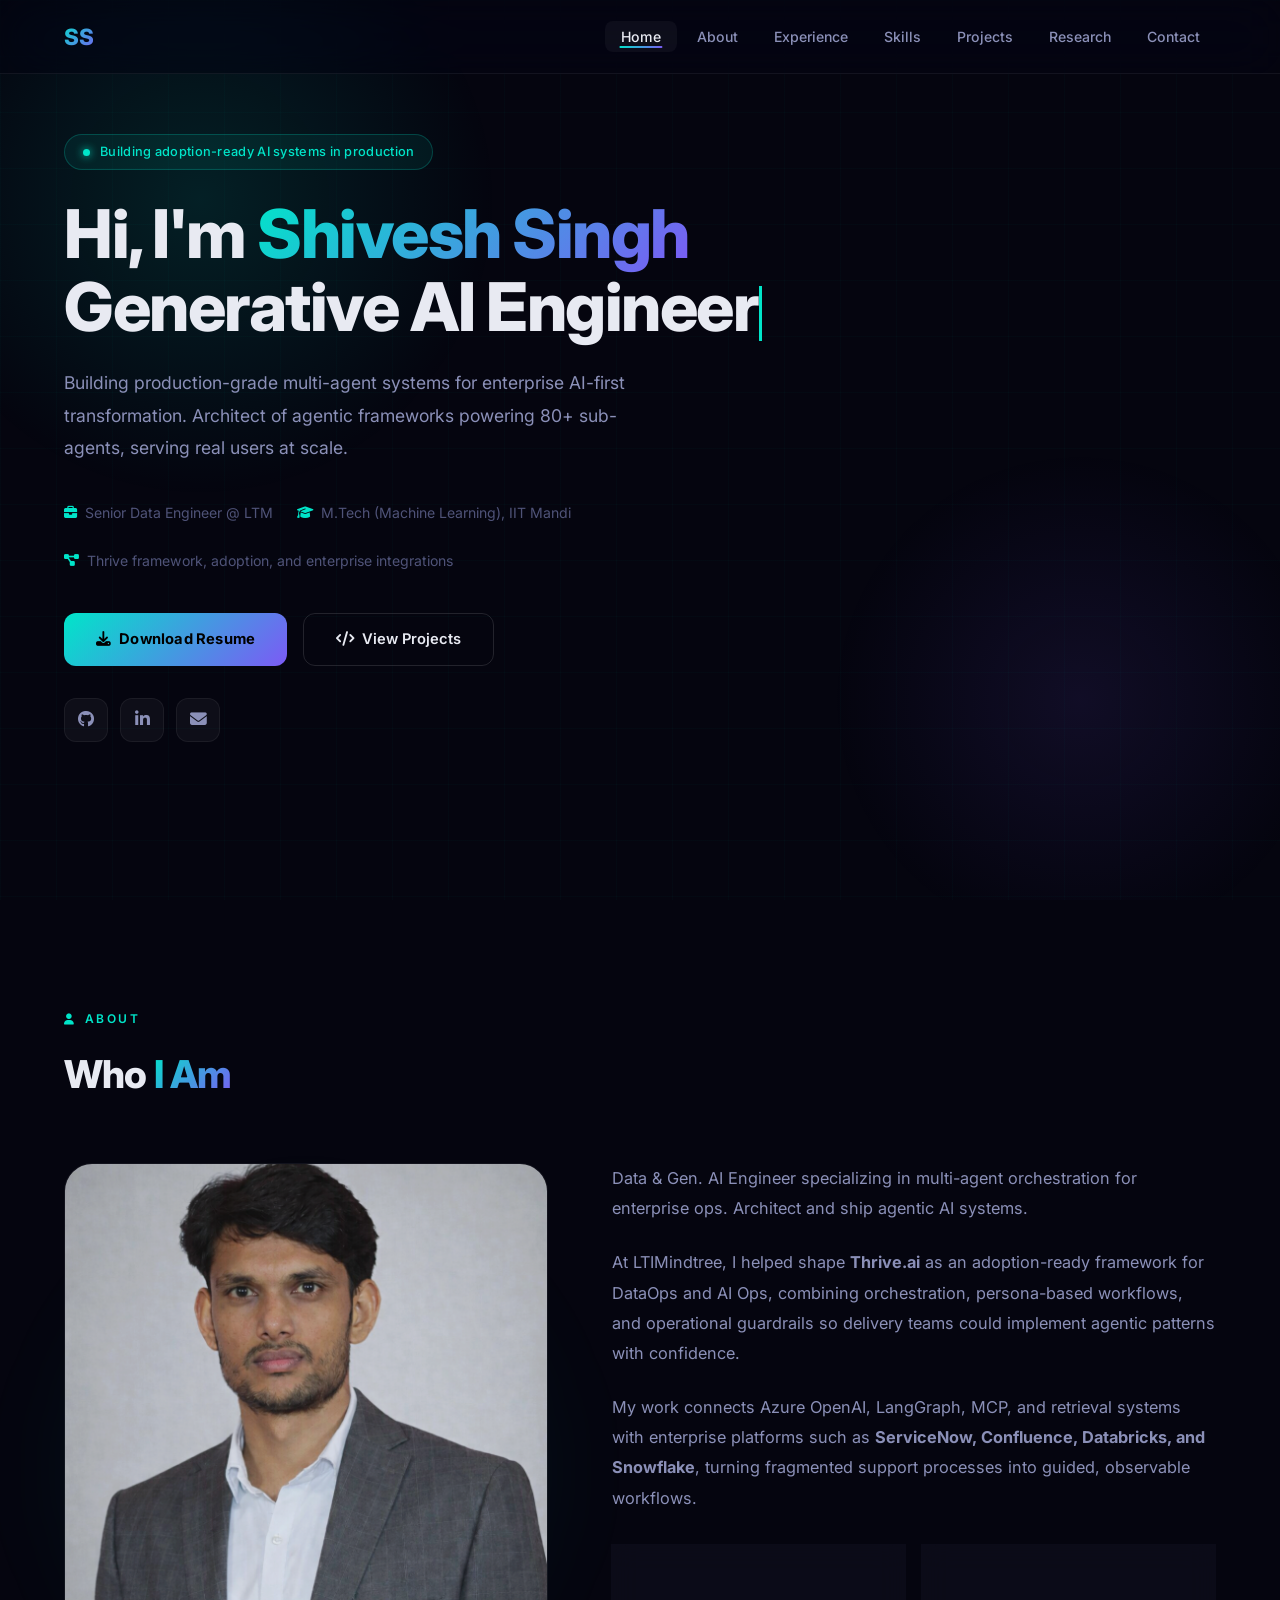
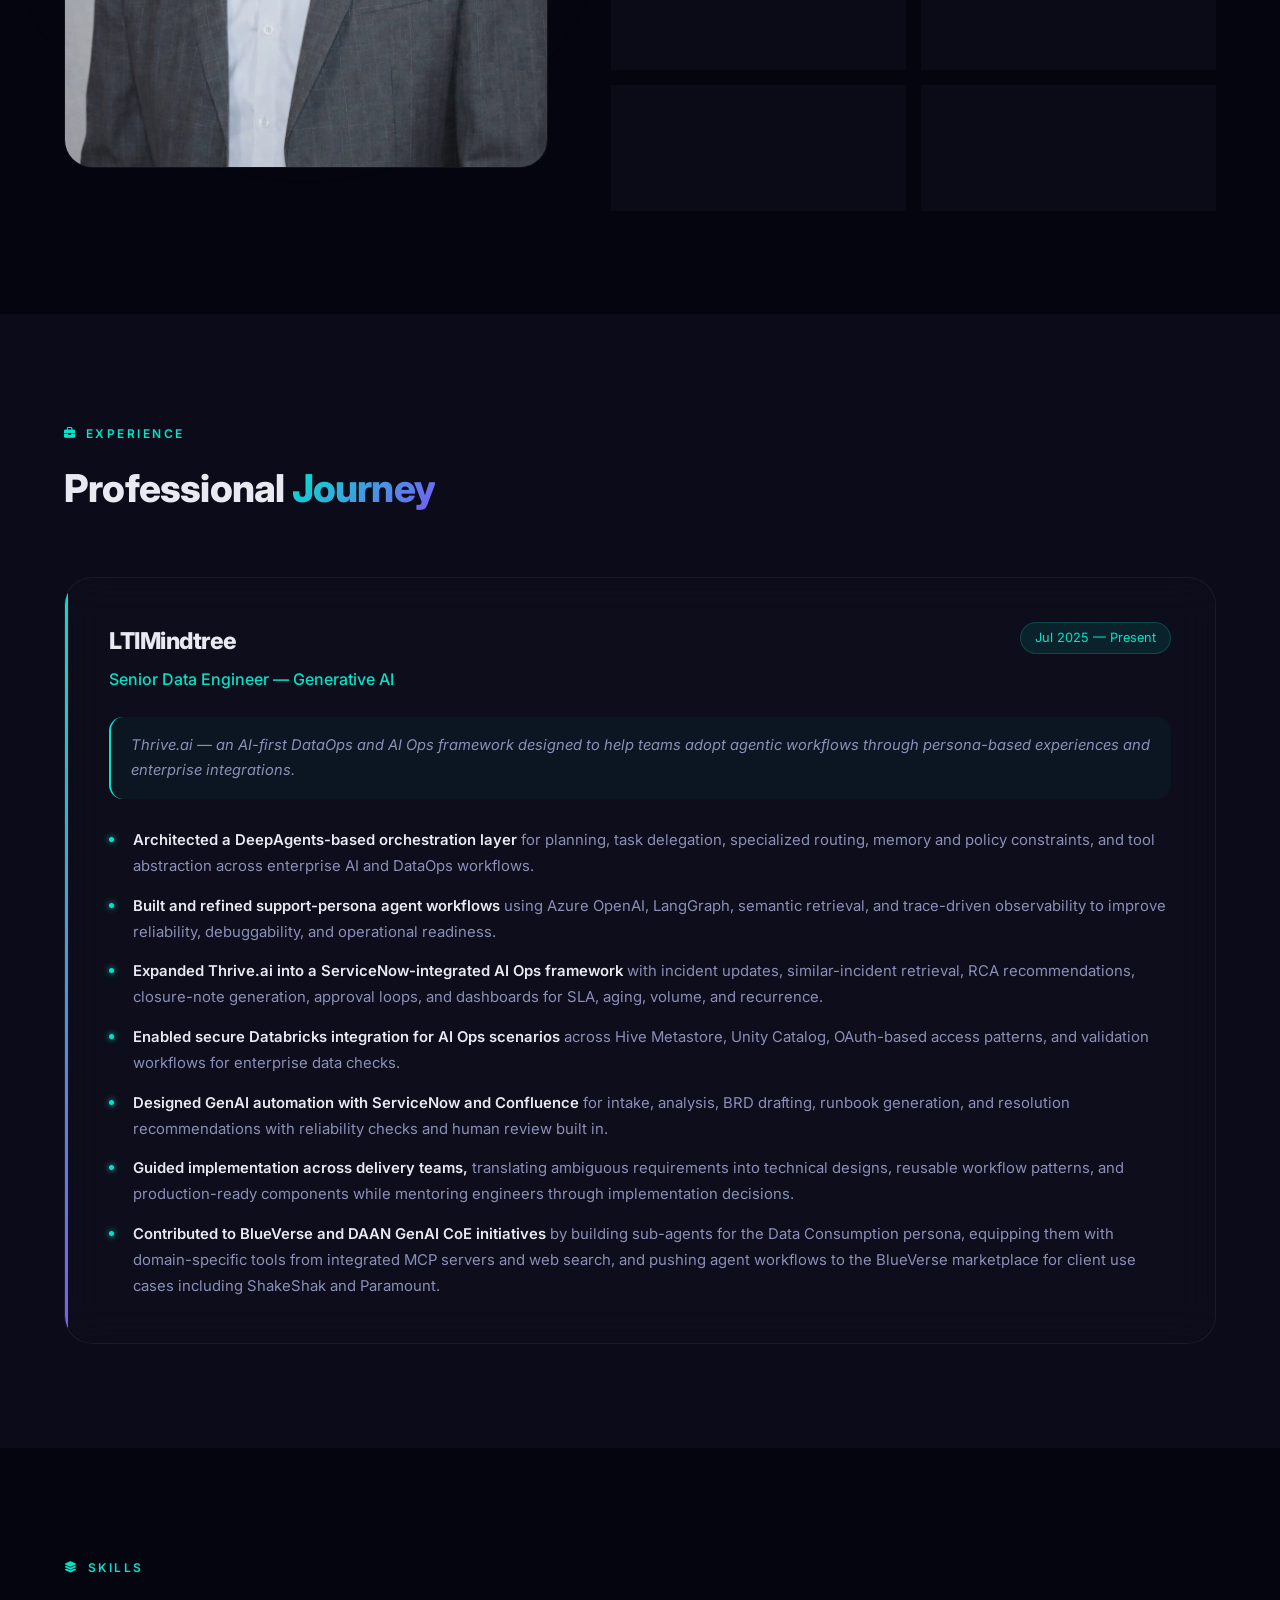
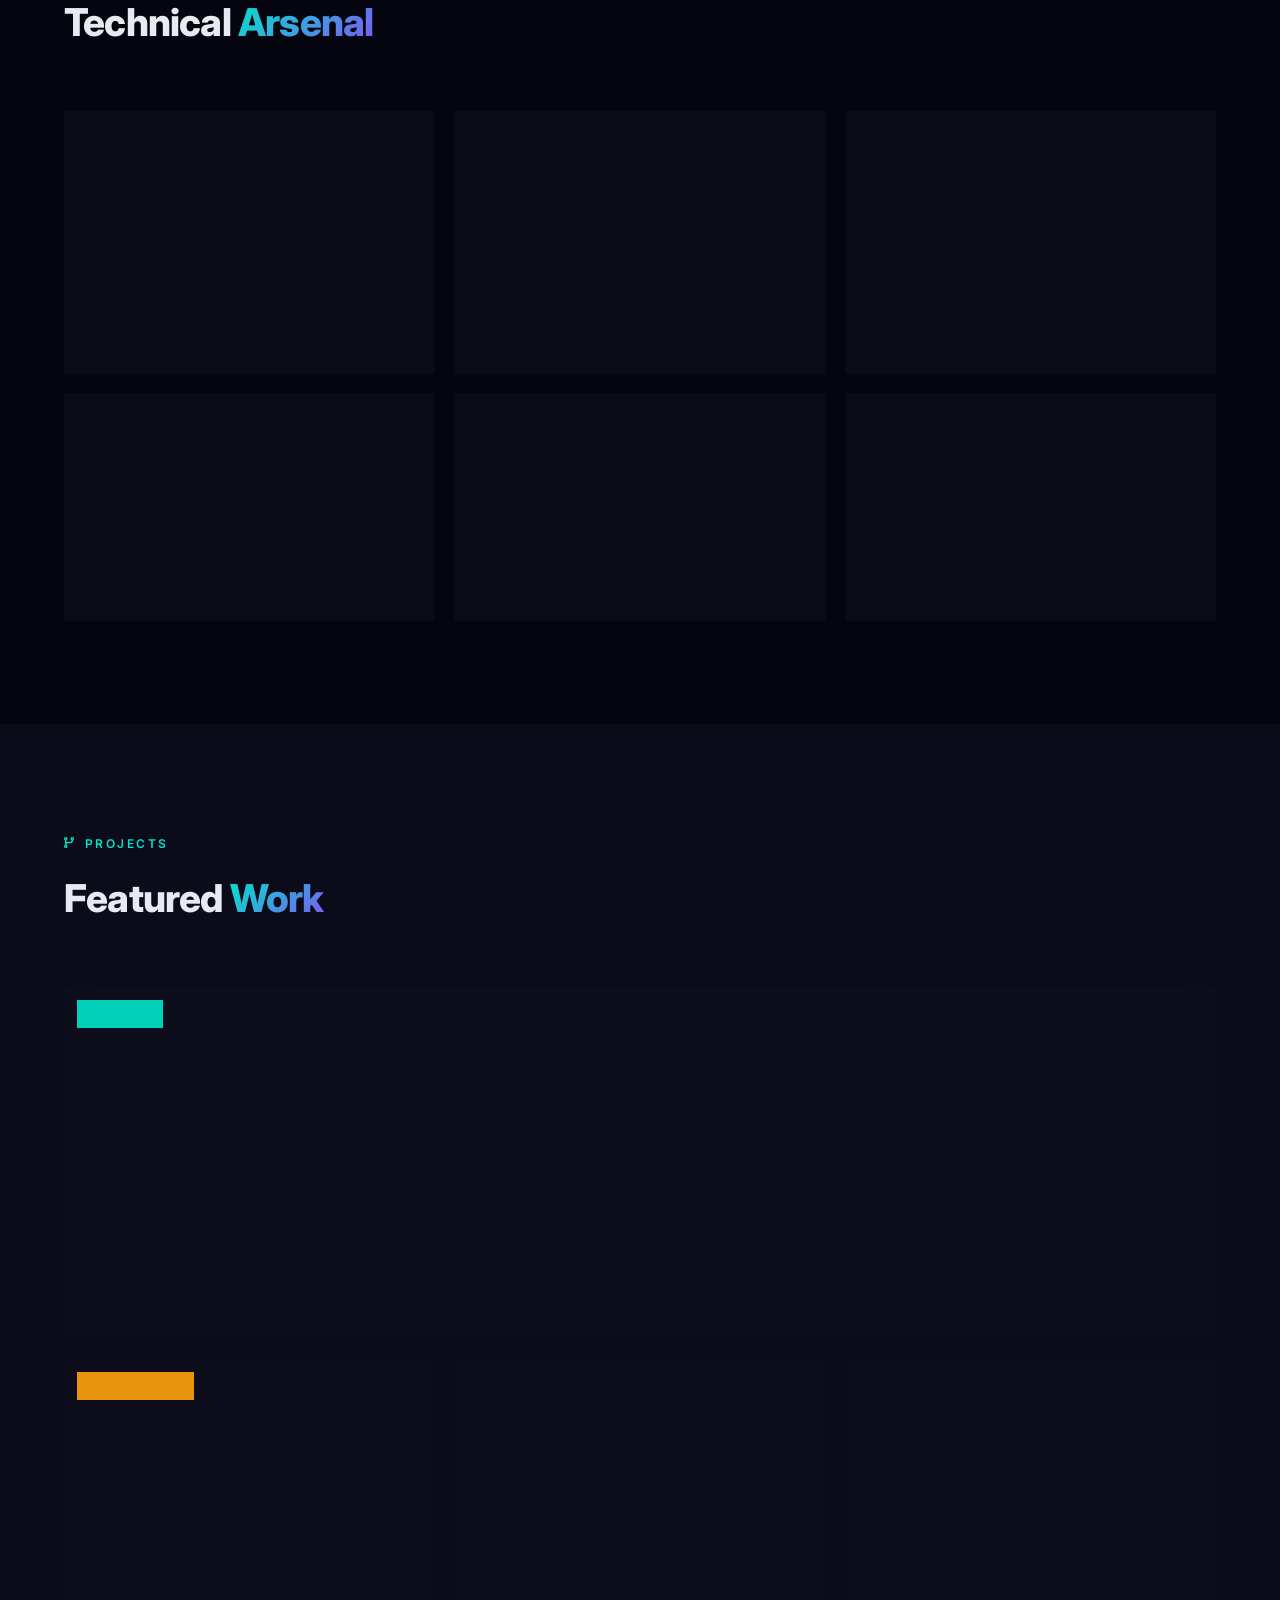
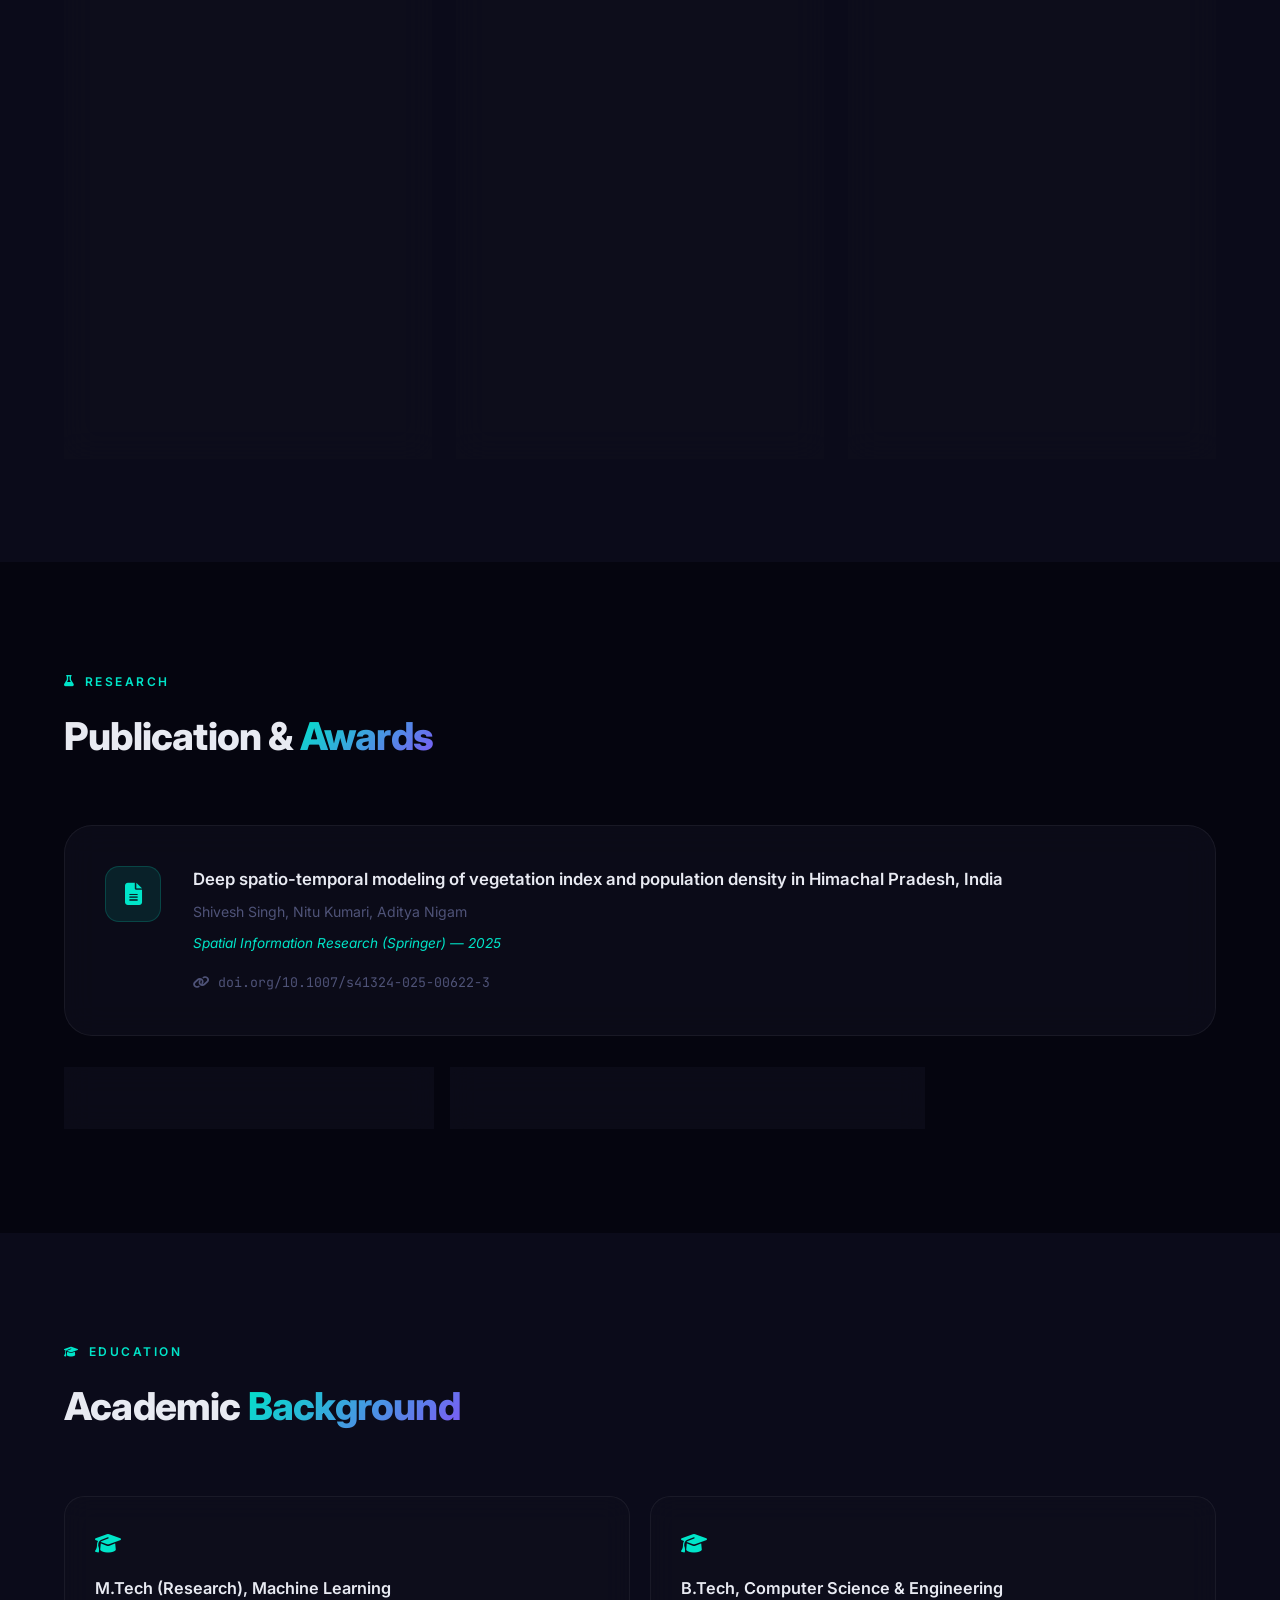
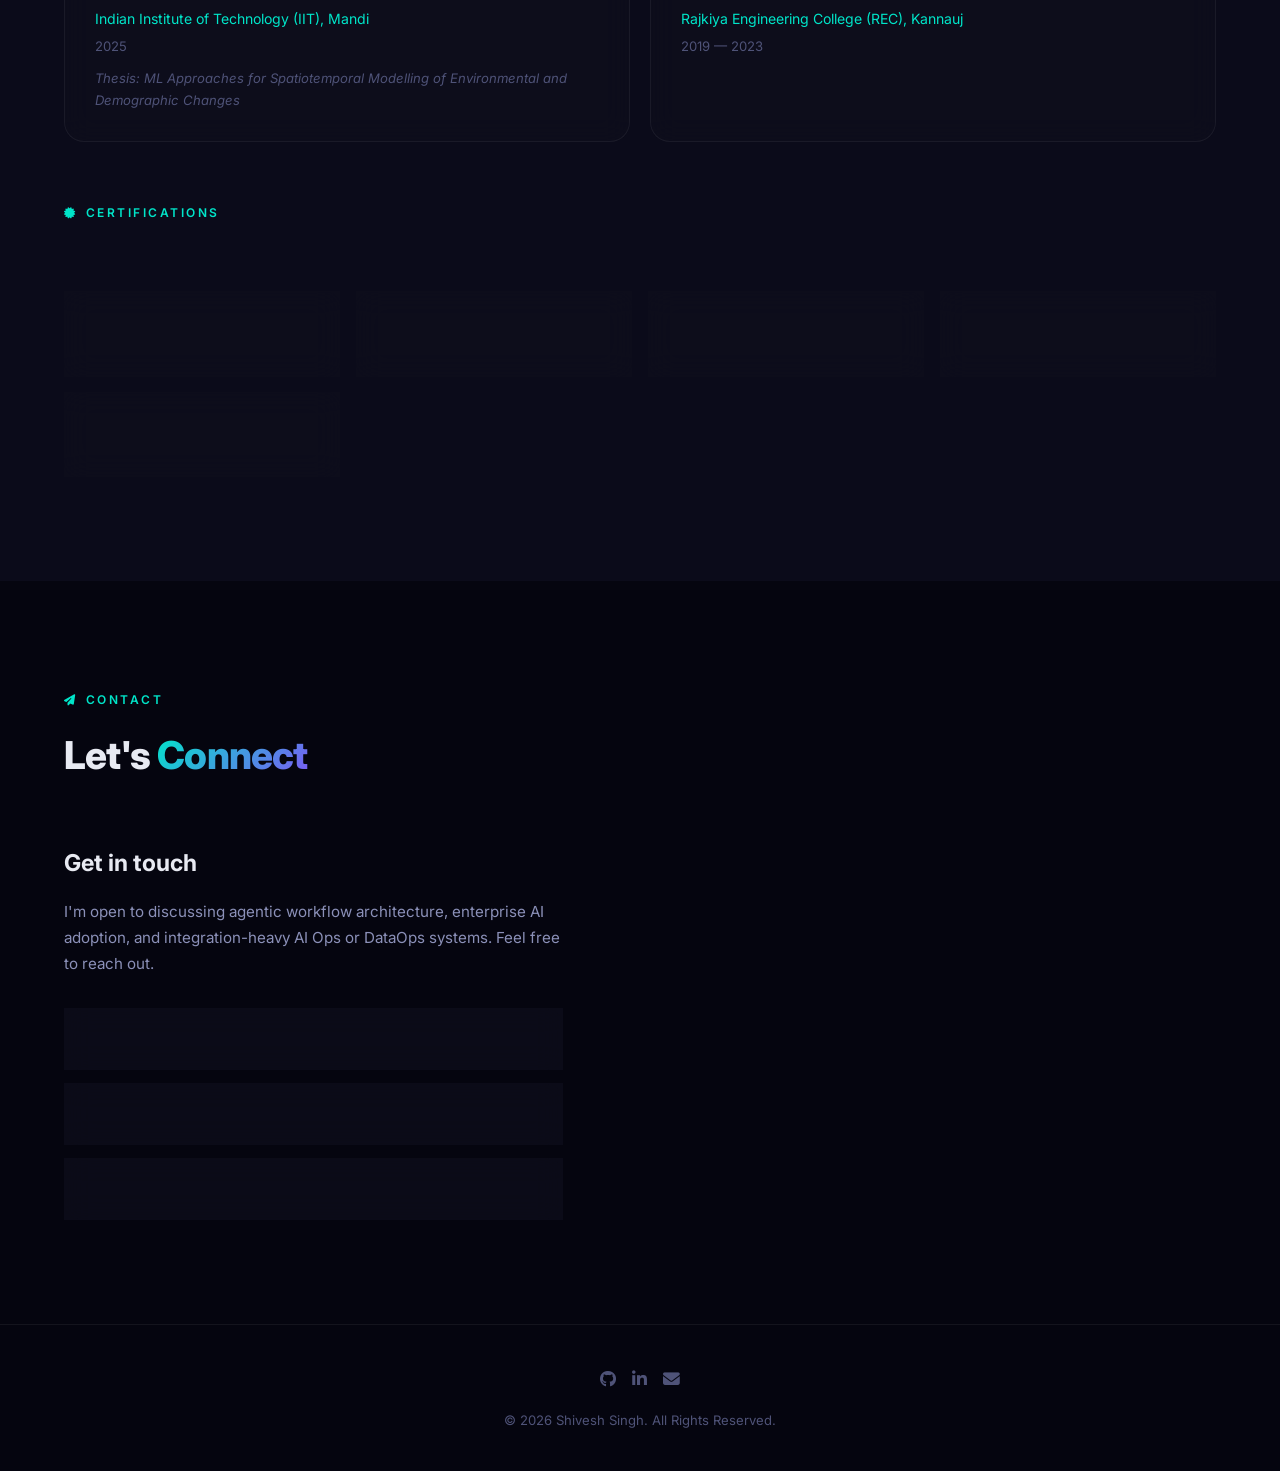
==== commit b9a8d285: "Update index.html" ====
--- a/index.html
+++ b/index.html
@@ -540,7 +540,7 @@
                     <div class="hero-meta-item"><i class="fas fa-diagram-project"></i><span>Thrive framework, adoption, and enterprise integrations</span></div>
                 </div>
                 <div class="hero-actions">
-                    <a href="resume.pdf" class="btn-primary" download><i class="fas fa-download"></i> Download Resume</a>
+                    <a href="Resume.pdf" class="btn-primary" download><i class="fas fa-download"></i> Download Resume</a>
                     <a href="#projects" class="btn-outline"><i class="fas fa-code"></i> View Projects</a>
                 </div>
                 <div class="hero-social">
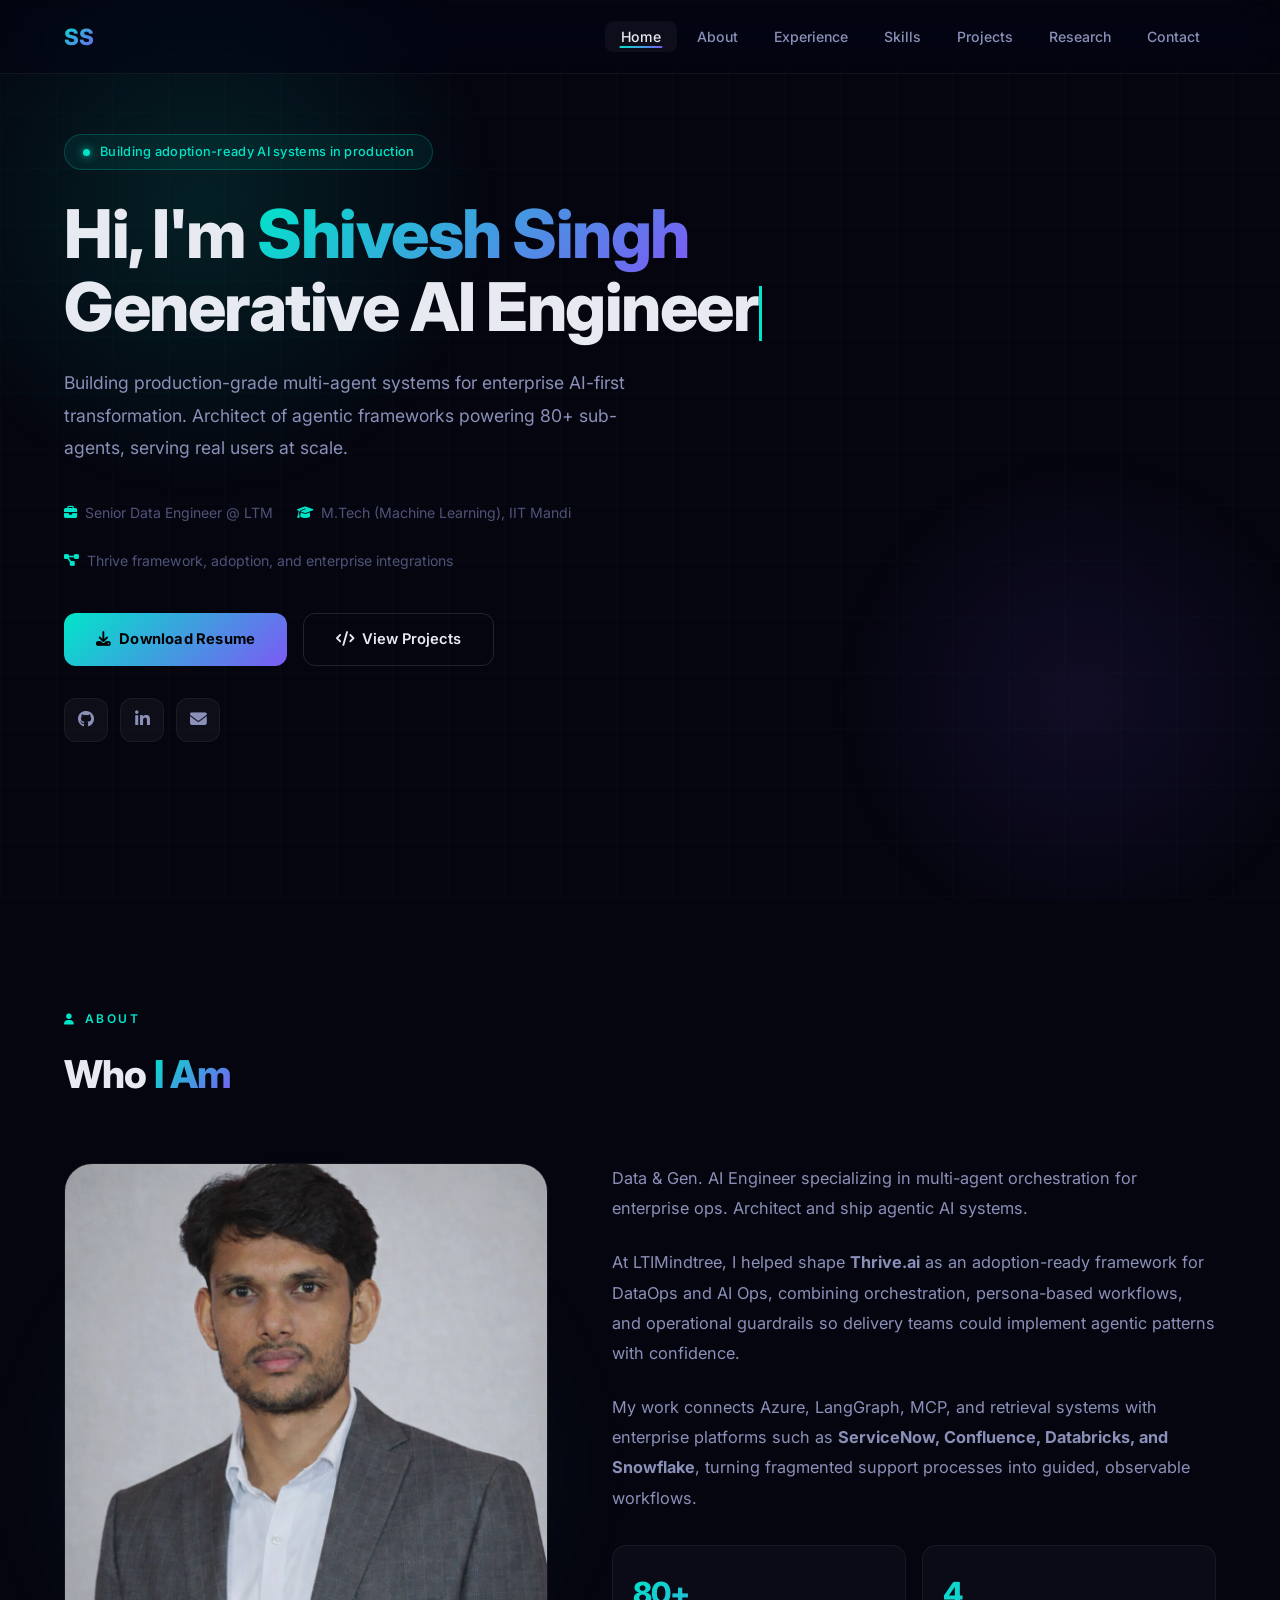
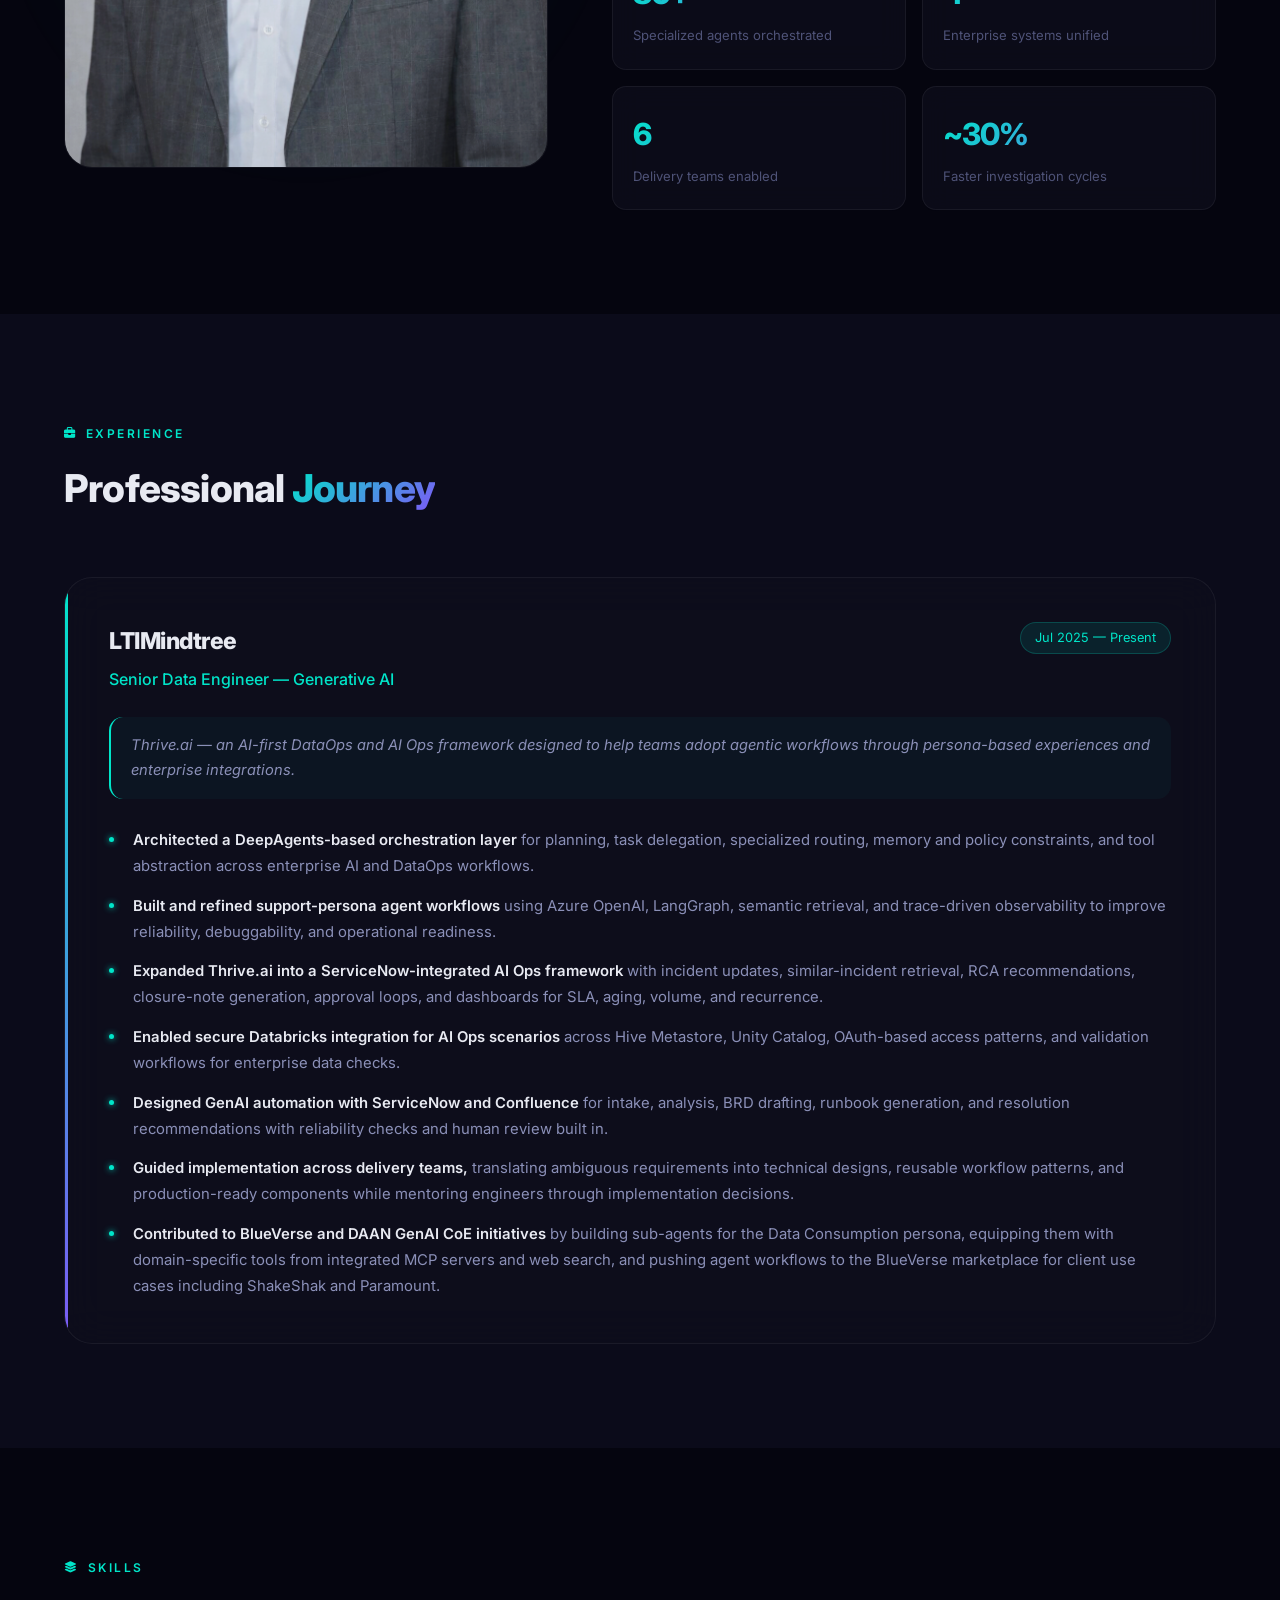
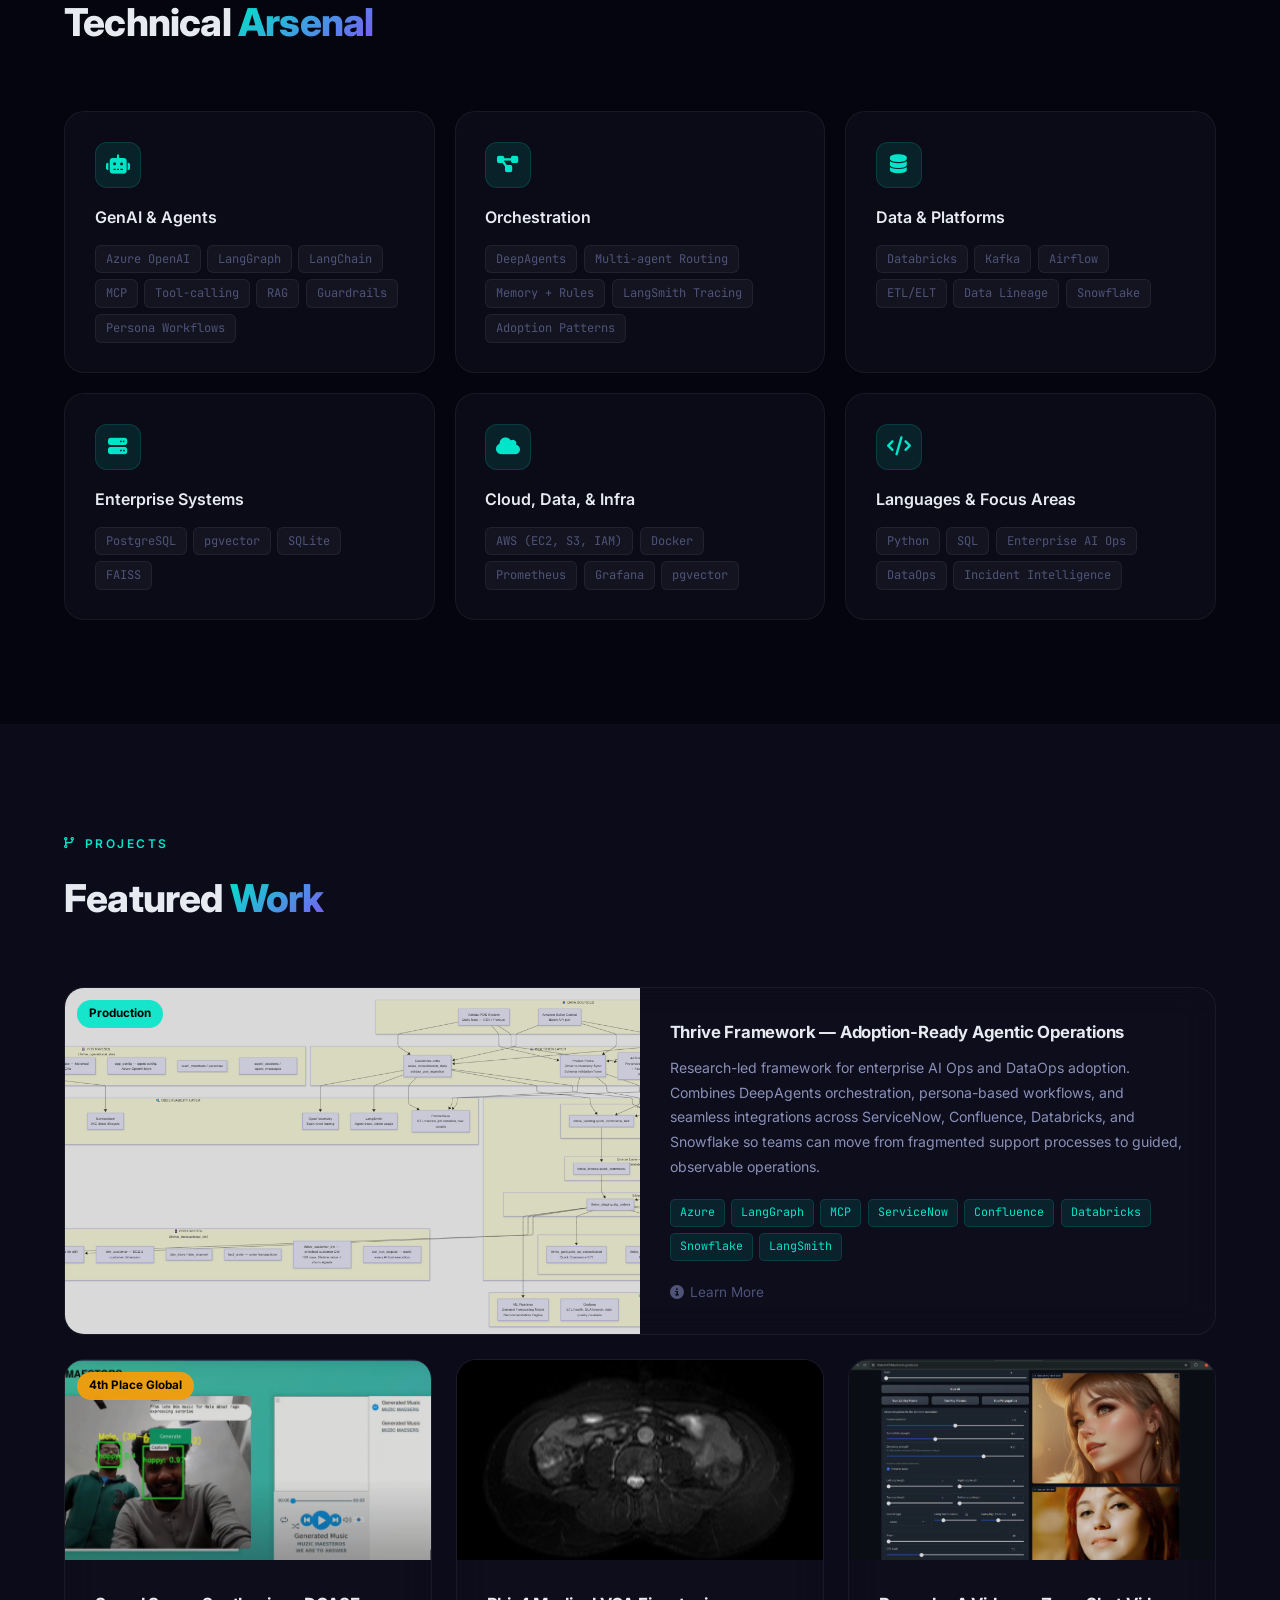
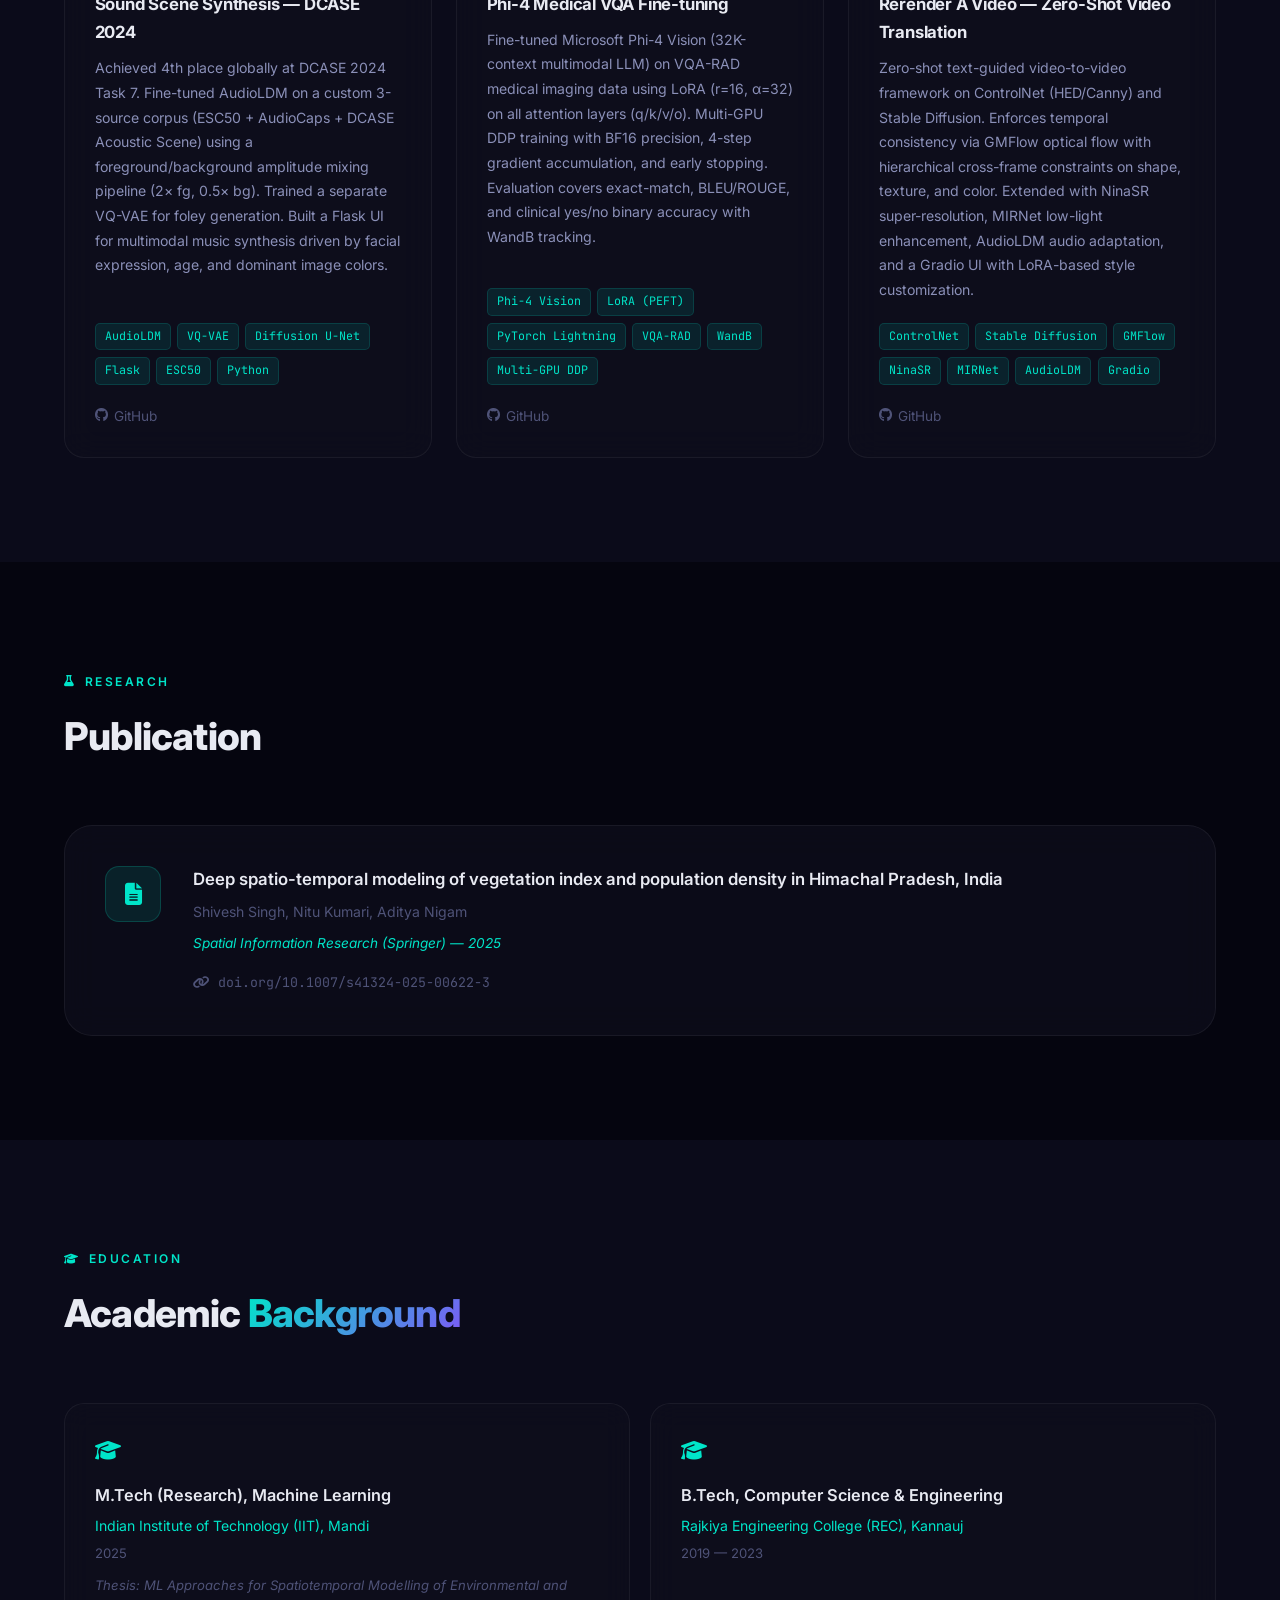
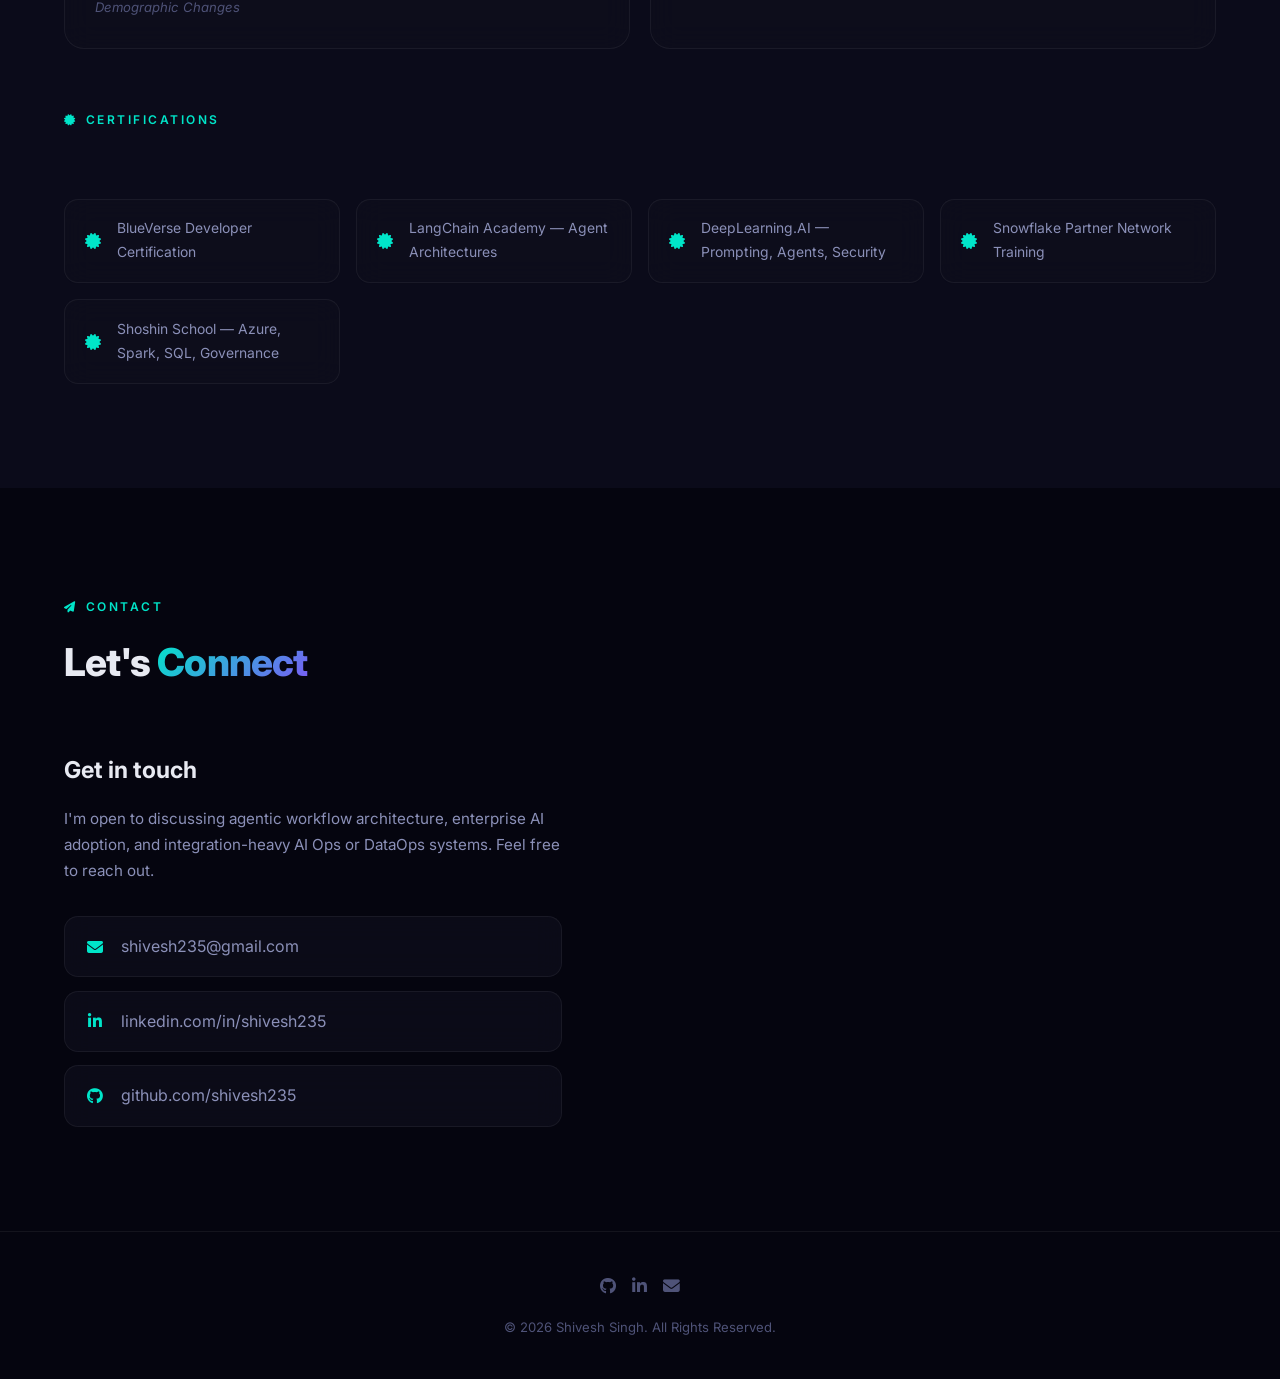
==== commit 842861a1: "Update index.html" ====
--- a/index.html
+++ b/index.html
@@ -566,7 +566,7 @@
                 <div class="reveal">
                     <p class="about-text">Data & Gen. AI Engineer specializing in multi-agent orchestration for enterprise ops. Architect and ship agentic AI systems. </p>
                     <p class="about-text">At LTIMindtree, I helped shape <strong>Thrive.ai</strong> as an adoption-ready framework for DataOps and AI Ops, combining orchestration, persona-based workflows, and operational guardrails so delivery teams could implement agentic patterns with confidence.</p>
-                    <p class="about-text">My work connects Azure OpenAI, LangGraph, MCP, and retrieval systems with enterprise platforms such as <strong>ServiceNow, Confluence, Databricks, and Snowflake</strong>, turning fragmented support processes into guided, observable workflows.</p>
+                    <p class="about-text">My work connects Azure, LangGraph, MCP, and retrieval systems with enterprise platforms such as <strong>ServiceNow, Confluence, Databricks, and Snowflake</strong>, turning fragmented support processes into guided, observable workflows.</p>
                     <div class="about-highlights stagger reveal">
                         <div class="highlight-card"><div class="highlight-number">80+</div><div class="highlight-label">Specialized agents orchestrated</div></div>
                         <div class="highlight-card"><div class="highlight-number">4</div><div class="highlight-label">Enterprise systems unified</div></div>
@@ -740,7 +740,7 @@
         <div class="container">
             <div class="section-header reveal">
                 <div class="section-label"><i class="fas fa-flask"></i> Research</div>
-                <h2 class="section-title">Publication & <span>Awards</span></h2>
+                <h2 class="section-title">Publication</h2>
             </div>
             <div class="publication-card reveal">
                 <div class="pub-icon"><i class="fas fa-file-alt"></i></div>
@@ -751,10 +751,10 @@
                     <div class="pub-doi"><a href="https://doi.org/10.1007/s41324-025-00622-3" target="_blank" rel="noopener noreferrer"><i class="fas fa-link"></i> doi.org/10.1007/s41324-025-00622-3</a></div>
                 </div>
             </div>
-            <div style="display:flex;flex-wrap:wrap;gap:1rem;margin-top:2rem;" class="stagger reveal">
+            <!-- <div style="display:flex;flex-wrap:wrap;gap:1rem;margin-top:2rem;" class="stagger reveal">
                 <div class="cert-item"><i class="fas fa-trophy" style="color:#f59e0b;"></i><span><strong>4th Place</strong> &mdash; DCASE Challenge 2024 (Global)</span></div>
                 <div class="cert-item"><i class="fas fa-trophy" style="color:#f59e0b;"></i><span><strong>Winner</strong> &mdash; AI Innovation Hackathon, Yamaha Motor Solutions</span></div>
-            </div>
+            </div> -->
         </div>
     </section>
 
